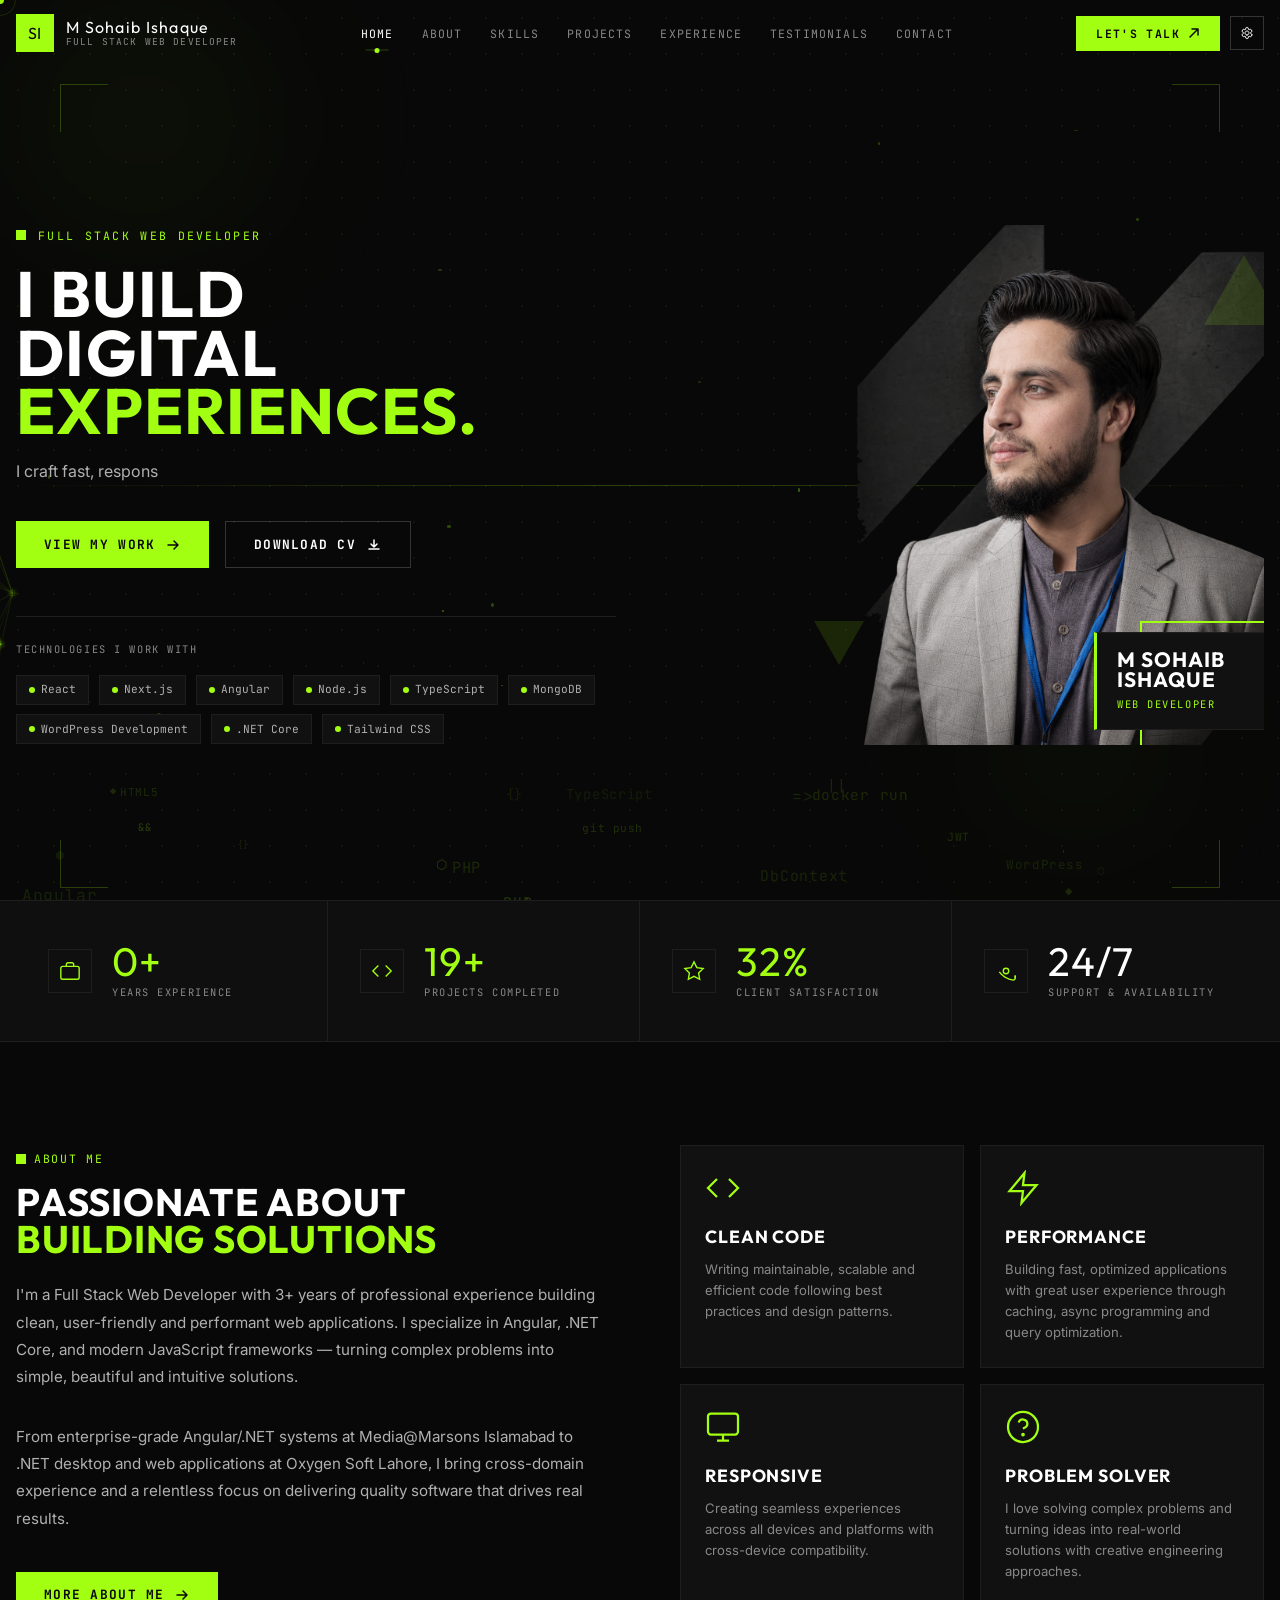
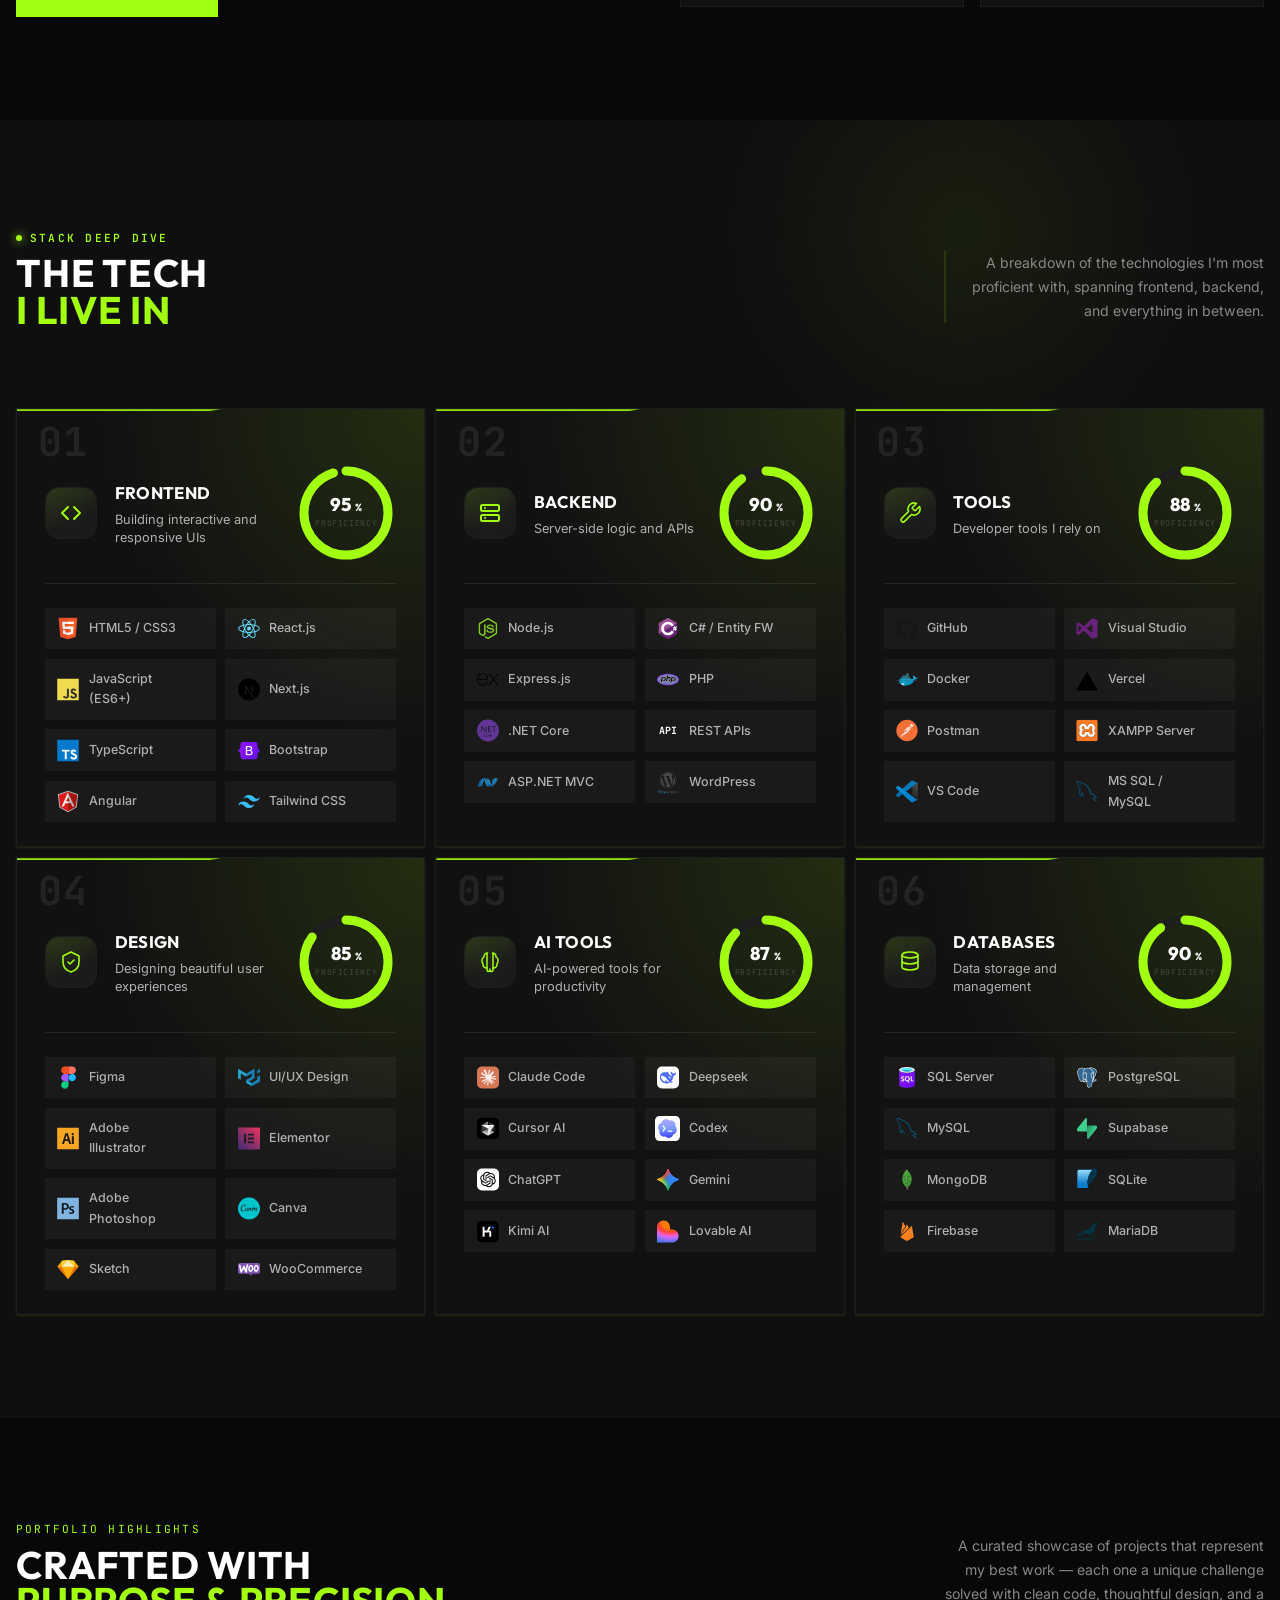
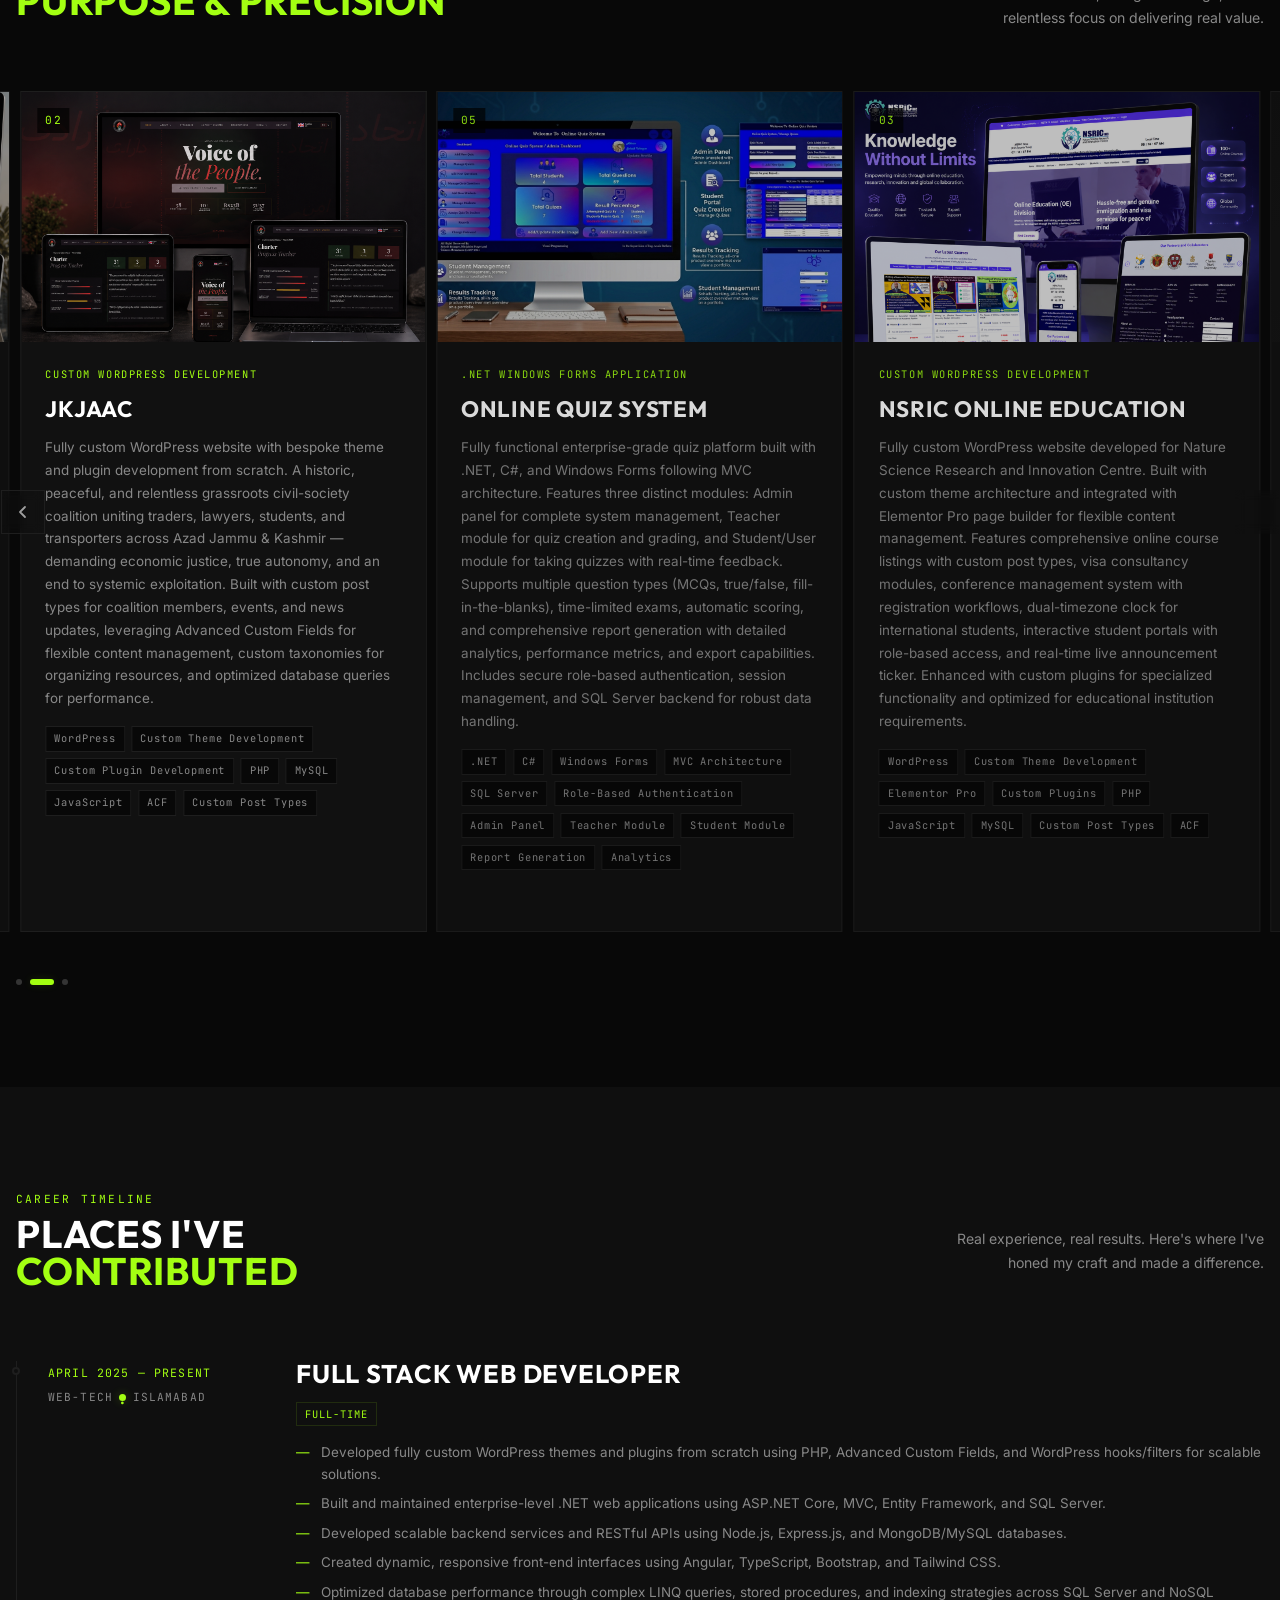
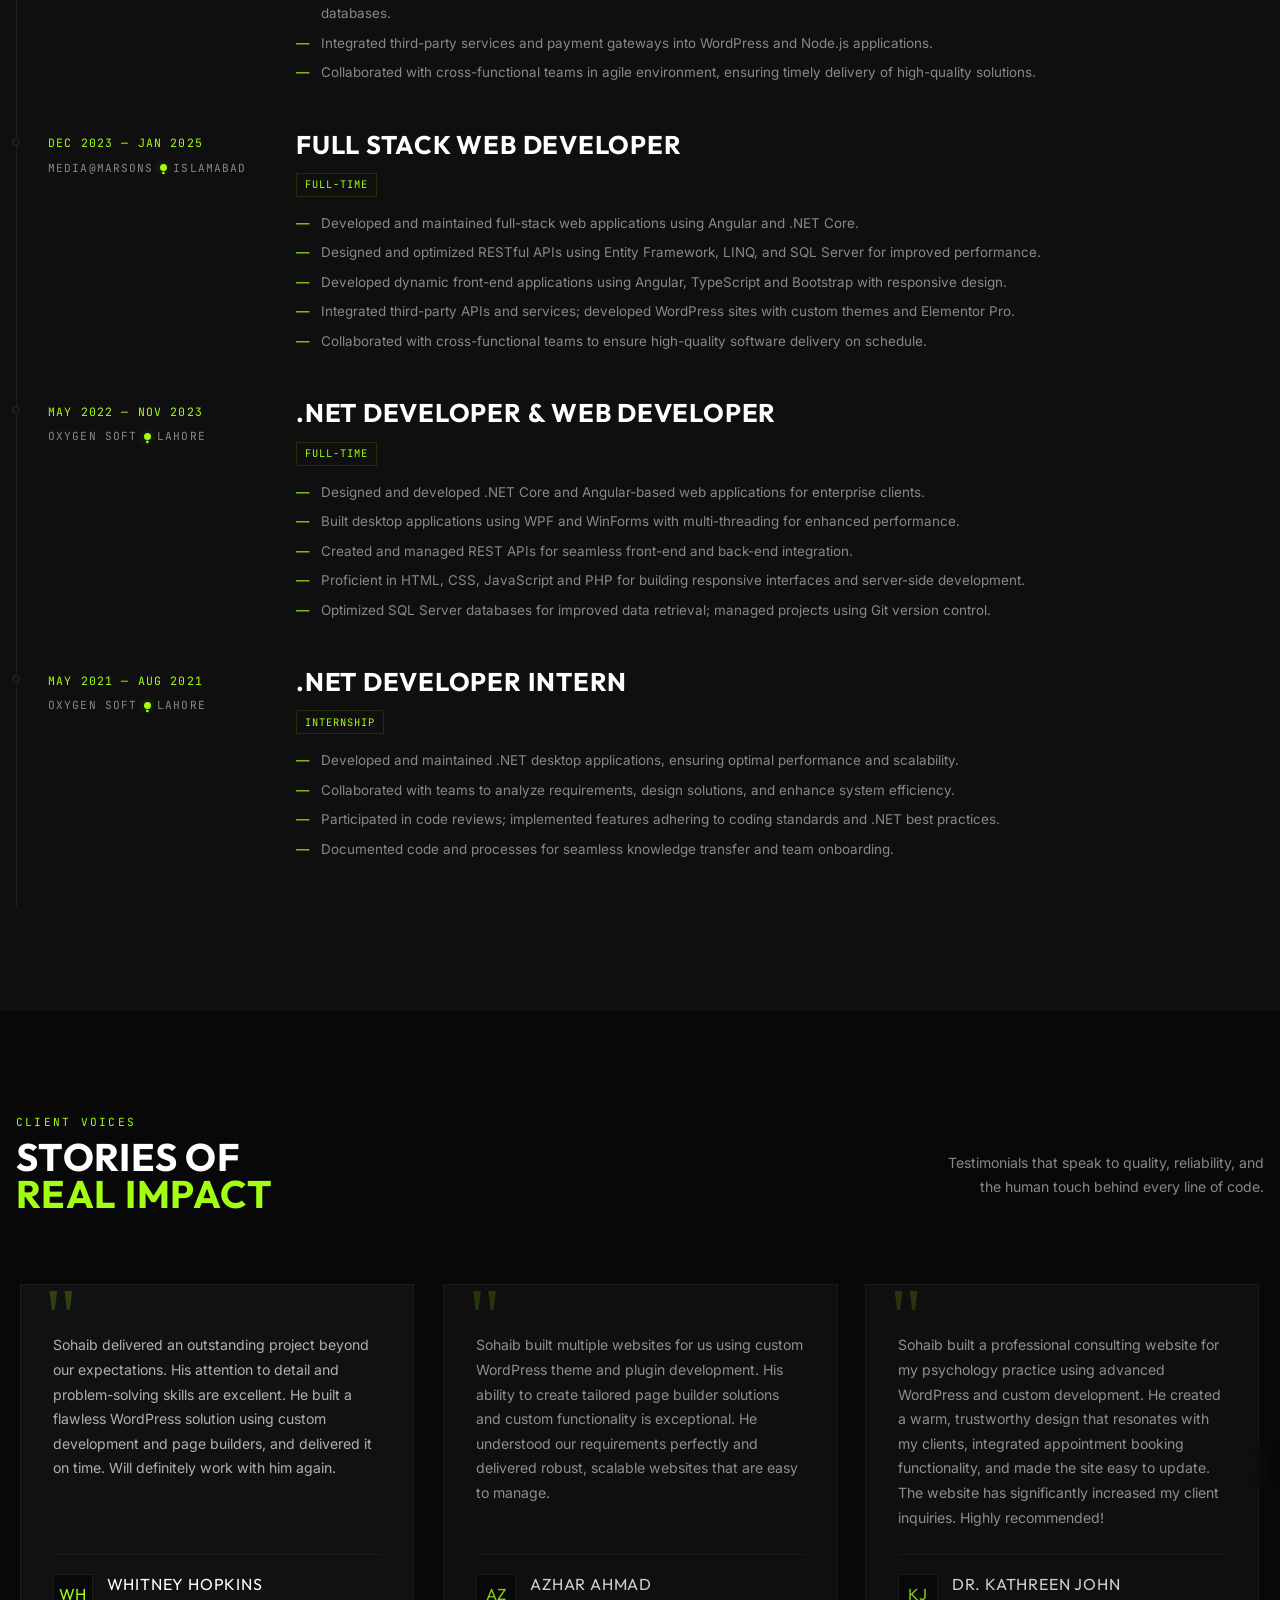
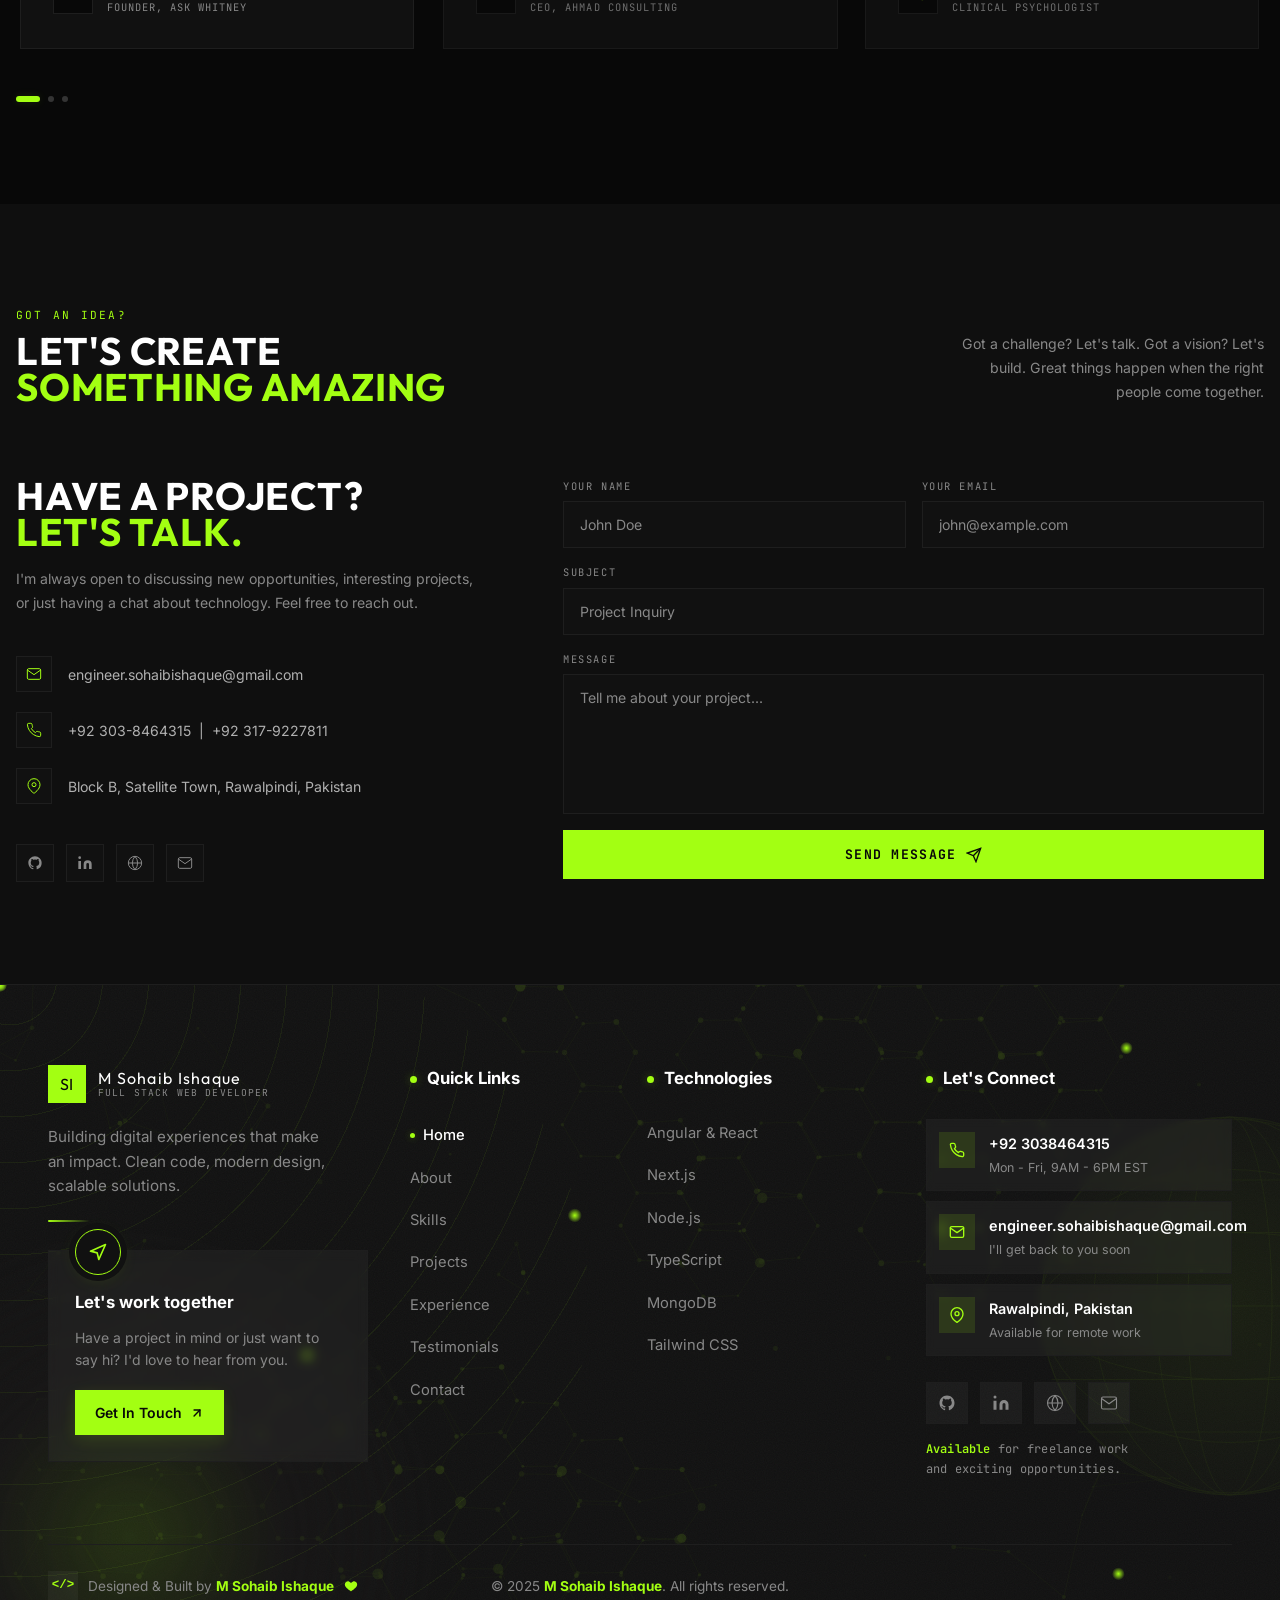
==== index.html @ 79deef66 "style: fix responsive design issues and improve visual consistency" ====
<!DOCTYPE html>
<html lang="en">
  <head>
    <meta charset="UTF-8" />
    <meta name="viewport" content="width=device-width, initial-scale=1.0" />
    <meta name="description" content="M Sohaib Ishaque — Full Stack Web Developer. Angular, .NET Core, React, Node.js, TypeScript. Building digital experiences from Rawalpindi, Pakistan." />
    <title>M Sohaib Ishaque — Full Stack Web Developer</title>
    <link rel="preconnect" href="https://fonts.googleapis.com" />
    <link rel="preconnect" href="https://fonts.gstatic.com" crossorigin />
    <link href="https://fonts.googleapis.com/css2?family=Bebas+Neue&family=Barlow:wght@300;400;500;600;700&family=JetBrains+Mono:wght@400;700&display=swap" rel="stylesheet" />
    <link rel="stylesheet" href="./assets/css/styles.css" />
    <link rel="stylesheet" href="./assets/css/responsive.css" />
    <link rel="stylesheet" href="https://cdn.jsdelivr.net/npm/swiper@11/swiper-bundle.min.css" />
    <link rel="stylesheet" href="./assets/css/carousel.css" />
    <style>
      .project-thumb-screenshot {
        position: absolute;
        inset: 0;
        width: 100%;
        height: 100%;
        object-fit: cover;
        object-position: top;
        transition: transform 0.5s ease, filter 0.3s ease;
        filter: brightness(0.88) saturate(1.05);
      }

      .project-card:hover .project-thumb-screenshot {
        transform: scale(1.05);
        filter: brightness(0.6) saturate(1.1);
      }
    </style>
    <link rel="icon" type="image/svg+xml" href="data:image/svg+xml,%3Csvg
			xmlns='http://www.w3.org/2000/svg' viewBox='0 0 32 32'%3E%3Crect width='32' height='32' fill='%23A3FF12'/%3E%3Ctext x='50%25' y='50%25' dominant-baseline='central' text-anchor='middle' font-family='sans-serif' font-weight='900' font-size='14' fill='%23000'%3ESI%3C/text%3E%3C/svg%3E" />
  </head>
  <body>
    <div id="preloader" aria-hidden="true">
      <div class="preloader-logo">SI</div>
      <div class="preloader-bar"></div>
    </div>
    <div class="cursor" aria-hidden="true"></div>
    <div class="cursor-ring" aria-hidden="true"></div>
    <button class="back-top" aria-label="Back to top">
      <svg width="16" height="16" viewBox="0 0 16 16" fill="none">
        <path d="M8 12V4M4 8l4-4 4 4" stroke="currentColor" stroke-width="1.5" stroke-linecap="round" stroke-linejoin="round" />
      </svg>
    </button>
    <div class="customize-panel" id="customizePanel" aria-hidden="true" role="dialog" aria-label="Theme settings">
      <div class="cp-header">
        <div class="cp-header-left">
          <svg width="14" height="14" viewBox="0 0 16 16" fill="none" aria-hidden="true">
            <path d="M8 1l1.5 3.5L13 6l-3.5 1.5L8 11 6.5 7.5 3 6l3.5-1.5z" fill="rgba(180,150,255,0.9)" />
            <circle cx="13" cy="2" r="1" fill="rgba(180,150,255,0.7)" />
          </svg>
          <span>Customization</span>
        </div>
        <button class="cp-close" id="customizePanelClose" aria-label="Close customize panel">
          <svg width="14" height="14" viewBox="0 0 14 14" fill="none">
            <line x1="2" y1="2" x2="12" y2="12" stroke="currentColor" stroke-width="1.5" stroke-linecap="round" />
            <line x1="12" y1="2" x2="2" y2="12" stroke="currentColor" stroke-width="1.5" stroke-linecap="round" />
          </svg>
        </button>
      </div>
      <div class="cp-accent-bar" aria-hidden="true"></div>
      <div class="cp-streak" aria-hidden="true"></div>
      <p class="cp-section-label"> Theme </p>
      <div class="cp-theme-grid" id="cpThemeGrid">
        <div class="cp-theme-card" data-theme="light" role="radio" aria-checked="false" tabindex="0">
          <div class="cp-icon-wrap">
            <svg width="20" height="20" viewBox="0 0 24 24" fill="none" stroke="rgba(200,180,255,0.85)" stroke-width="1.8" stroke-linecap="round" aria-hidden="true">
              <circle cx="12" cy="12" r="4" />
              <line x1="12" y1="2" x2="12" y2="4" />
              <line x1="12" y1="20" x2="12" y2="22" />
              <line x1="2" y1="12" x2="4" y2="12" />
              <line x1="20" y1="12" x2="22" y2="12" />
              <line x1="4.93" y1="4.93" x2="6.34" y2="6.34" />
              <line x1="17.66" y1="17.66" x2="19.07" y2="19.07" />
              <line x1="4.93" y1="19.07" x2="6.34" y2="17.66" />
              <line x1="17.66" y1="6.34" x2="19.07" y2="4.93" />
            </svg>
          </div>
        </div>
        <div class="cp-theme-card active" data-theme="dark" role="radio" aria-checked="true" tabindex="0">
          <div class="cp-icon-wrap">
            <svg width="20" height="20" viewBox="0 0 24 24" fill="none" stroke="rgba(200,180,255,0.95)" stroke-width="1.8" stroke-linecap="round" aria-hidden="true">
              <path d="M21 12.79A9 9 0 1 1 11.21 3 7 7 0 0 0 21 12.79z" />
            </svg>
          </div>
        </div>
        <div class="cp-theme-card" data-theme="system" role="radio" aria-checked="false" tabindex="0">
          <div class="cp-icon-wrap">
            <svg width="20" height="20" viewBox="0 0 24 24" fill="none" stroke="rgba(200,180,255,0.85)" stroke-width="1.8" stroke-linecap="round" stroke-linejoin="round" aria-hidden="true">
              <rect x="2" y="3" width="20" height="14" rx="2" />
              <path d="M8 21h8M12 17v4" />
            </svg>
          </div>
        </div>
      </div>
      <div class="cp-presets-header">
        <div>
          <p class="cp-section-label" style="margin-bottom:2px">Preset Themes</p>
        </div>
      </div>
      <div class="cp-carousel-wrap">
        <div class="cp-carousel" id="cpSwatchCarousel">
          <div class="cp-swatch" data-swatch="deep-violet">
            <div class="cp-swatch-box active" style="background:linear-gradient(135deg,#A3FF12 0%,#89d313 50%,#6ca116 100%)">
              <div class="cp-check" aria-hidden="true">
                <svg width="9" height="9" viewBox="0 0 10 10" fill="none">
                  <polyline points="2,5 4,7.5 8,3" stroke="#7c3aed" stroke-width="1.8" stroke-linecap="round" stroke-linejoin="round" />
                </svg>
              </div>
              <div class="cp-swatch-radio" aria-hidden="true"></div>
            </div>
            <div class="cp-swatch-label">Deep Violet</div>
          </div>
          <div class="cp-swatch" data-swatch="electric-blue">
            <div class="cp-swatch-box" style="background:linear-gradient(135deg,#1e40af 0%,#2563eb 50%,#60a5fa 100%)">
              <div class="cp-check" aria-hidden="true">
                <svg width="9" height="9" viewBox="0 0 10 10" fill="none">
                  <polyline points="2,5 4,7.5 8,3" stroke="#2563eb" stroke-width="1.8" stroke-linecap="round" stroke-linejoin="round" />
                </svg>
              </div>
              <div class="cp-swatch-radio" aria-hidden="true"></div>
            </div>
            <div class="cp-swatch-label">Electric Blue</div>
          </div>
          <div class="cp-swatch" data-swatch="warm-amber">
            <div class="cp-swatch-box" style="background:linear-gradient(135deg,#b45309 0%,#f59e0b 50%,#fcd34d 100%)">
              <div class="cp-check" aria-hidden="true">
                <svg width="9" height="9" viewBox="0 0 10 10" fill="none">
                  <polyline points="2,5 4,7.5 8,3" stroke="#f59e0b" stroke-width="1.8" stroke-linecap="round" stroke-linejoin="round" />
                </svg>
              </div>
              <div class="cp-swatch-radio" aria-hidden="true"></div>
            </div>
            <div class="cp-swatch-label">Warm Amber</div>
          </div>
          <div class="cp-swatch" data-swatch="soft-rose">
            <div class="cp-swatch-box" style="background:linear-gradient(135deg,#9f1239 0%,#f43f5e 50%,#fda4af 100%)">
              <div class="cp-check" aria-hidden="true">
                <svg width="9" height="9" viewBox="0 0 10 10" fill="none">
                  <polyline points="2,5 4,7.5 8,3" stroke="#f43f5e" stroke-width="1.8" stroke-linecap="round" stroke-linejoin="round" />
                </svg>
              </div>
              <div class="cp-swatch-radio" aria-hidden="true"></div>
            </div>
            <div class="cp-swatch-label">Soft Rose</div>
          </div>
          <div class="cp-swatch" data-swatch="sunset-orange">
            <div class="cp-swatch-box" style="background:linear-gradient(135deg,#c2410c 0%,#ea580c 50%,#fb923c 100%)">
              <div class="cp-check" aria-hidden="true">
                <svg width="9" height="9" viewBox="0 0 10 10" fill="none">
                  <polyline points="2,5 4,7.5 8,3" stroke="#ea580c" stroke-width="1.8" stroke-linecap="round" stroke-linejoin="round" />
                </svg>
              </div>
              <div class="cp-swatch-radio" aria-hidden="true"></div>
            </div>
            <div class="cp-swatch-label">Sunset Orange</div>
          </div>
        </div>
      </div>
    </div>
    <div class="customize-overlay" id="customizeOverlay"></div>
    <nav class="mobile-menu" aria-label="Mobile navigation">
      <a href="index.html" class="mobile-nav-link">Home</a>
      <a href="about.html" class="mobile-nav-link">About</a>
      <a href="skills.html" class="mobile-nav-link">Skills</a>
      <a href="projects.html" class="mobile-nav-link">Projects</a>
      <a href="experience.html" class="mobile-nav-link">Experience</a>
      <a href="testimonials.html" class="mobile-nav-link">Testimonials</a>
      <a href="contact.html" class="mobile-nav-link">Contact</a>
    </nav>
    <header class="navbar" role="banner">
      <div class="container">
        <div class="nav-inner">
          <a href="index.html" class="nav-logo" aria-label="M Sohaib Ishaque — Home">
            <div class="logo-box" aria-hidden="true">SI</div>
            <div class="logo-text">
              <span class="logo-name">M Sohaib Ishaque</span>
              <span class="logo-role">Full Stack Web Developer</span>
            </div>
          </a>
          <nav class="nav-menu" aria-label="Main navigation">
            <a href="index.html" class="nav-link active">Home</a>
            <a href="about.html" class="nav-link">About</a>
            <a href="skills.html" class="nav-link">Skills</a>
            <a href="projects.html" class="nav-link">Projects</a>
            <a href="experience.html" class="nav-link">Experience</a>
            <a href="testimonials.html" class="nav-link">Testimonials</a>
            <a href="contact.html" class="nav-link">Contact</a>
          </nav>
          <div class="nav-right-btns">
            <a href="contact.html" class="nav-cta"> Let's Talk <svg width="12" height="12" viewBox="0 0 12 12" fill="none" aria-hidden="true">
                <path d="M2 10L10 2M10 2H4M10 2v6" stroke="currentColor" stroke-width="1.5" stroke-linecap="round" />
              </svg>
            </a>
            <a href="#0" class="btn btn-outline" id="customizeBtn" aria-label="Customize" aria-expanded="false" aria-controls="customizePanel">
              <svg width="16" height="16" viewBox="0 0 24 24" fill="none" xmlns="http://www.w3.org/2000/svg">
                <path d="M12 15C13.6569 15 15 13.6569 15 12C15 10.3431 13.6569 9 12 9C10.3431 9 9 10.3431 9 12C9 13.6569 10.3431 15 12 15Z" stroke="currentColor" stroke-width="1.5" stroke-linecap="round" stroke-linejoin="round" />
                <path d="M19.4 15.05L18.3 17.05C18.1 17.4 17.7 17.6 17.3 17.5L15.3 16.95C14.9 17.2 14.5 17.4 14.1 17.55L13.7 19.6C13.6 20 13.3 20.3 12.9 20.3H11.1C10.7 20.3 10.4 20 10.3 19.6L9.9 17.55C9.5 17.4 9.1 17.2 8.7 16.95L6.7 17.5C6.3 17.6 5.9 17.4 5.7 17.05L4.6 15.05C4.4 14.7 4.5 14.3 4.8 14.1L6.4 12.9C6.3 12.6 6.3 12.3 6.3 12C6.3 11.7 6.3 11.4 6.4 11.1L4.8 9.9C4.5 9.7 4.4 9.3 4.6 8.95L5.7 6.95C5.9 6.6 6.3 6.4 6.7 6.5L8.7 7.05C9.1 6.8 9.5 6.6 9.9 6.45L10.3 4.4C10.4 4 10.7 3.7 11.1 3.7H12.9C13.3 3.7 13.6 4 13.7 4.4L14.1 6.45C14.5 6.6 14.9 6.8 15.3 7.05L17.3 6.5C17.7 6.4 18.1 6.6 18.3 6.95L19.4 8.95C19.6 9.3 19.5 9.7 19.2 9.9L17.6 11.1C17.7 11.4 17.7 11.7 17.7 12C17.7 12.3 17.7 12.6 17.6 12.9L19.2 14.1C19.5 14.3 19.6 14.7 19.4 15.05Z" stroke="currentColor" stroke-width="1.5" stroke-linecap="round" stroke-linejoin="round" />
              </svg>
            </a>
            <button class="hamburger  btn-outline" aria-label="Toggle menu" aria-expanded="false">
              <span></span>
              <span></span>
              <span></span>
            </button>
          </div>
        </div>
      </div>
    </header>
    <section id="home" aria-label="Hero">
      <div class="hero-grid-bg" aria-hidden="true"></div>
      <div class="hero-glow" aria-hidden="true"></div>
      <div class="container">
        <div class="hero-inner">
          <div class="hero-content">
            <p class="hero-label" aria-hidden="true">Full Stack Web Developer</p>
            <h1 class="hero-headline">
              <span class="line-white glitch-word" data-orig="I BUILD">I BUILD</span>
              <span class="line-white glitch-word" data-orig="DIGITAL">DIGITAL</span>
              <span class="line-accent glitch-word" data-orig="EXPERIENCES.">EXPERIENCES.</span>
            </h1>
            <p class="hero-sub" data-text="I craft fast, responsive and scalable web applications with modern technologies and clean code."></p>
            <div class="hero-btns">
              <a href="projects.html" class="btn btn-primary"> View My Work <svg width="16" height="16" viewBox="0 0 16 16" fill="none" aria-hidden="true">
                  <path d="M3 8h10M9 4l4 4-4 4" stroke="currentColor" stroke-width="1.5" stroke-linecap="round" stroke-linejoin="round" />
                </svg>
              </a>
              <a href="./assets/Sohaib_Ishaque_CV.pdf" download class="btn btn-outline"> Download CV <svg width="16" height="16" viewBox="0 0 16 16" fill="none" aria-hidden="true">
                  <path d="M8 3v7M5 7l3 3 3-3M3 12h10" stroke="currentColor" stroke-width="1.5" stroke-linecap="round" stroke-linejoin="round" />
                </svg>
              </a>
            </div>
            <div class="hero-tech">
              <p class="hero-tech-label">Technologies I Work With</p>
              <div class="tech-pills">
                <span class="tech-pill">
                  <span class="tech-pill-dot" aria-hidden="true"></span>React </span>
                <span class="tech-pill">
                  <span class="tech-pill-dot" aria-hidden="true"></span>Next.js </span>
                <span class="tech-pill">
                  <span class="tech-pill-dot" aria-hidden="true"></span>Angular </span>
                <span class="tech-pill">
                  <span class="tech-pill-dot" aria-hidden="true"></span>Node.js </span>
                <span class="tech-pill">
                  <span class="tech-pill-dot" aria-hidden="true"></span>TypeScript </span>
                <span class="tech-pill">
                  <span class="tech-pill-dot" aria-hidden="true"></span>MongoDB </span>
                <span class="tech-pill">
                  <span class="tech-pill-dot" aria-hidden="true"></span>WordPress Development </span>
                <span class="tech-pill">
                  <span class="tech-pill-dot" aria-hidden="true"></span>.NET Core </span>
                <span class="tech-pill">
                  <span class="tech-pill-dot" aria-hidden="true"></span>Tailwind CSS </span>
              </div>
            </div>
          </div>
          <div class="hero-visual">
            <div class="hero-img-wrap">
              <div class="hero-img-bg" aria-hidden="true"></div>
              <img src="./assets/images/hero-image.png" alt="M Sohaib Ishaque — Full Stack Web Developer" class="hero-img" loading="eager" />
              <div class="hero-img-accent" aria-hidden="true"></div>
              <div class="hero-name-card" aria-label="Developer info">
                <h3>M Sohaib <br />Ishaque </h3>
                <p>Web Developer</p>
              </div>
              <div class="geo-tri geo-tri-1" aria-hidden="true"></div>
              <div class="geo-tri geo-tri-2" aria-hidden="true"></div>
            </div>
          </div>
        </div>
      </div>
    </section>
    <section id="metrics" aria-label="Key achievements">
      <div class="container">
        <div class="metrics-grid">
          <div class="metric-item reveal">
            <div class="metric-icon" aria-hidden="true">
              <svg width="22" height="22" viewBox="0 0 24 24" fill="none" stroke="currentColor" stroke-width="1.5">
                <rect x="2" y="7" width="20" height="14" rx="2" />
                <path d="M16 7V5a2 2 0 0 0-2-2h-4a2 2 0 0 0-2 2v2" />
              </svg>
            </div>
            <div>
              <div class="metric-num">
                <span data-target="3" data-suffix="+">0+</span>
              </div>
              <div class="metric-label">Years Experience</div>
            </div>
          </div>
          <div class="metric-item reveal">
            <div class="metric-icon" aria-hidden="true">
              <svg width="22" height="22" viewBox="0 0 24 24" fill="none" stroke="currentColor" stroke-width="1.5">
                <polyline points="16 18 22 12 16 6" />
                <polyline points="8 6 2 12 8 18" />
              </svg>
            </div>
            <div>
              <div class="metric-num">
                <span data-target="60" data-suffix="+">0+</span>
              </div>
              <div class="metric-label">Projects Completed</div>
            </div>
          </div>
          <div class="metric-item reveal">
            <div class="metric-icon" aria-hidden="true">
              <svg width="22" height="22" viewBox="0 0 24 24" fill="none" stroke="currentColor" stroke-width="1.5">
                <polygon points="12 2 15.09 8.26 22 9.27 17 14.14 18.18 21.02 12 17.77 5.82 21.02 7 14.14 2 9.27 8.91 8.26 12 2" />
              </svg>
            </div>
            <div>
              <div class="metric-num">
                <span data-target="100" data-suffix="%">0%</span>
              </div>
              <div class="metric-label">Client Satisfaction</div>
            </div>
          </div>
          <div class="metric-item reveal">
            <div class="metric-icon" aria-hidden="true">
              <svg width="22" height="22" viewBox="0 0 24 24" fill="none" stroke="currentColor" stroke-width="1.5">
                <path d="M22 16.92v3a2 2 0 0 1-2.18 2 19.79 19.79 0 0 1-8.63-3.07A19.5 19.5 0 0 1 4.69 13" />
                <path d="M22 16.92v3" />
                <circle cx="12" cy="12" r="3" />
              </svg>
            </div>
            <div>
              <div class="metric-num">24/7</div>
              <div class="metric-label">Support &amp; Availability</div>
            </div>
          </div>
        </div>
      </div>
    </section>
    <section id="about" aria-label="About me">
      <div class="container">
        <div class="section-wrap">
          <div class="section-side" aria-hidden="true">
            <span class="section-num">02</span>
            <span>About</span>
          </div>
          <div class="about-grid">
            <div class="reveal-left">
              <span class="accent-tag">About Me</span>
              <h2 class="about-heading"> Passionate About <br />
                <strong>Building Solutions</strong>
              </h2>
              <p class="about-body"> I'm a Full Stack Web Developer with 3+ years of professional experience building clean, user-friendly and performant web applications. I specialize in Angular, .NET Core, and modern JavaScript frameworks — turning complex problems into simple, beautiful and intuitive solutions. </p>
              <p class="about-body"> From enterprise-grade Angular/.NET systems at Media@Marsons Islamabad to .NET desktop and web applications at Oxygen Soft Lahore, I bring cross-domain experience and a relentless focus on delivering quality software that drives real results. </p>
              <a href="contact.html" class="btn btn-primary" style="margin-top:0.5rem"> More About Me <svg width="16" height="16" viewBox="0 0 16 16" fill="none" aria-hidden="true">
                  <path d="M3 8h10M9 4l4 4-4 4" stroke="currentColor" stroke-width="1.5" stroke-linecap="round" stroke-linejoin="round" />
                </svg>
              </a>
            </div>
            <div class="about-values reveal-right">
              <div class="value-card">
                <div class="value-icon" aria-hidden="true">
                  <svg viewBox="0 0 24 24" fill="none" stroke="currentColor" stroke-width="1.5">
                    <polyline points="16 18 22 12 16 6" />
                    <polyline points="8 6 2 12 8 18" />
                  </svg>
                </div>
                <h3 class="value-title">Clean Code</h3>
                <p class="value-desc">Writing maintainable, scalable and efficient code following best practices and design patterns.</p>
              </div>
              <div class="value-card">
                <div class="value-icon" aria-hidden="true">
                  <svg viewBox="0 0 24 24" fill="none" stroke="currentColor" stroke-width="1.5">
                    <path d="M13 2L3 14h9l-1 8 10-12h-9l1-8z" />
                  </svg>
                </div>
                <h3 class="value-title">Performance</h3>
                <p class="value-desc">Building fast, optimized applications with great user experience through caching, async programming and query optimization.</p>
              </div>
              <div class="value-card">
                <div class="value-icon" aria-hidden="true">
                  <svg viewBox="0 0 24 24" fill="none" stroke="currentColor" stroke-width="1.5">
                    <rect x="2" y="3" width="20" height="14" rx="2" />
                    <path d="M8 21h8M12 17v4" />
                  </svg>
                </div>
                <h3 class="value-title">Responsive</h3>
                <p class="value-desc">Creating seamless experiences across all devices and platforms with cross-device compatibility.</p>
              </div>
              <div class="value-card">
                <div class="value-icon" aria-hidden="true">
                  <svg viewBox="0 0 24 24" fill="none" stroke="currentColor" stroke-width="1.5">
                    <circle cx="12" cy="12" r="10" />
                    <path d="M9.09 9a3 3 0 0 1 5.83 1c0 2-3 3-3 3" />
                    <circle cx="12" cy="17" r=".5" fill="currentColor" />
                  </svg>
                </div>
                <h3 class="value-title">Problem Solver</h3>
                <p class="value-desc">I love solving complex problems and turning ideas into real-world solutions with creative engineering approaches.</p>
              </div>
            </div>
          </div>
        </div>
      </div>
    </section>
    <section id="skills" aria-label="Technical expertise">
      <div class="container">
        <div class="section-wrap">
          <div class="section-side" aria-hidden="true">
            <span class="section-num">03</span>
            <span>Skills</span>
          </div>
          <div class="section-header">
            <div class="section-title-group reveal-left ">
              <p class="section-label">Stack Deep Dive</p>
              <h2 class="about-heading"> The Tech<br />
                <strong> I Live In</strong>
              </h2>
            </div>
            <p class="section-desc reveal" >A breakdown of the technologies I'm most proficient with, spanning frontend, backend, and everything in between.</p>
          </div>
          <div class="skills-grid reveal">
            <div class="skill-category">
              <span class="skill-cat-num" aria-hidden="true">01</span>
              <div class="skill-cat-header">
                <span class="skill-cat-icon" aria-hidden="true">
                  <svg viewBox="0 0 24 24" fill="none" xmlns="http://www.w3.org/2000/svg">
                    <path d="M9 18L3 12L9 6" stroke="currentColor" stroke-width="2" stroke-linecap="round" stroke-linejoin="round" />
                    <path d="M15 6L21 12L15 18" stroke="currentColor" stroke-width="2" stroke-linecap="round" stroke-linejoin="round" />
                  </svg>
                </span>
                <div class="skill-cat-text">
                  <span class="skill-cat-name">Frontend</span>
                  <span class="skill-cat-desc">Building interactive and responsive UIs</span>
                </div>
                <div class="skill-cat-ring" data-percent="95" role="img" aria-label="95 percent proficiency">
                  <svg viewBox="0 0 100 100" class="ring-svg">
                    <circle class="ring-track" cx="50" cy="50" r="42" />
                    <circle class="ring-fill" cx="50" cy="50" r="42" style="stroke-dashoffset:13.195;" />
                  </svg>
                  <div class="ring-label">
                    <span class="ring-value">95 <small>%</small>
                    </span>
                    <span class="ring-caption">Proficiency</span>
                  </div>
                </div>
              </div>
              <ul class="skill-list" aria-label="Frontend skills">
                <li class="skill-item">
                  <span class="skill-icon skill-icon--html" aria-hidden="true">
                    <svg xmlns="http://www.w3.org/2000/svg" viewBox="0 0 128 128">
                      <path fill="#E44D26" d="M19.037 113.876L9.032 1.661h109.936l-10.016 112.198-45.019 12.48z" />
                      <path fill="#F16529" d="M64 116.8l36.378-10.086 8.559-95.878H64z" />
                      <path fill="#EBEBEB" d="M64 52.455H45.788L44.53 38.361H64V24.599H29.489l.33 3.692 3.382 37.927H64zm0 35.743l-.061.017-15.327-4.14-.979-10.975H33.816l1.928 21.609 28.193 7.826.063-.017z" />
                      <path fill="#fff" d="M63.952 52.455v13.763h16.947l-1.597 17.849-15.35 4.143v14.319l28.215-7.82.207-2.325 3.234-36.233.335-3.696h-3.708zm0-27.856v13.762h33.244l.276-3.092.628-6.978.329-3.692z" />
                    </svg>
                  </span>HTML5 / CSS3
                </li>
                <li class="skill-item">
                  <span class="skill-icon skill-icon--react" aria-hidden="true">
                    <svg xmlns="http://www.w3.org/2000/svg" viewBox="0 0 128 128">
                      <g fill="#61DAFB">
                        <circle cx="64" cy="64" r="11.4" />
                        <path d="M107.3 45.2c-2.2-.8-4.5-1.6-6.9-2.3.6-2.4 1.1-4.8 1.5-7.1 2.1-13.2-.2-22.5-6.6-26.1-1.9-1.1-4-1.6-6.4-1.6-7 0-15.9 5.2-24.9 13.9-9-8.7-17.9-13.9-24.9-13.9-2.4 0-4.5.5-6.4 1.6-6.4 3.7-8.7 13-6.6 26.1.4 2.3.9 4.7 1.5 7.1-2.4.7-4.7 1.4-6.9 2.3C8.2 50 1.4 56.6 1.4 64s6.9 14 19.3 18.8c2.2.8 4.5 1.6 6.9 2.3-.6 2.4-1.1 4.8-1.5 7.1-2.1 13.2.2 22.5 6.6 26.1 1.9 1.1 4 1.6 6.4 1.6 7.1 0 16-5.2 24.9-13.9 9 8.7 17.9 13.9 24.9 13.9 2.4 0 4.5-.5 6.4-1.6 6.4-3.7 8.7-13 6.6-26.1-.4-2.3-.9-4.7-1.5-7.1 2.4-.7 4.7-1.4 6.9-2.3 12.5-4.8 19.3-11.4 19.3-18.8s-6.8-14-19.3-18.8zM92.5 14.7c4.1 2.4 5.5 9.8 3.8 20.3-.3 2.1-.8 4.3-1.4 6.6-5.2-1.2-10.7-2-16.5-2.5-3.4-4.8-6.9-9.1-10.4-13 7.4-7.3 14.9-12.3 21-12.3 1.3 0 2.5.3 3.5.9zM81.3 74c-1.8 3.2-3.9 6.4-6.1 9.6-3.7.3-7.4.4-11.2.4-3.9 0-7.6-.1-11.2-.4-2.2-3.2-4.2-6.4-6-9.6-1.9-3.3-3.7-6.7-5.3-10 1.6-3.3 3.4-6.7 5.3-10 1.8-3.2 3.9-6.4 6.1-9.6 3.7-.3 7.4-.4 11.2-.4 3.9 0 7.6.1 11.2.4 2.2 3.2 4.2 6.4 6 9.6 1.9 3.3 3.7 6.7 5.3 10-1.7 3.3-3.4 6.6-5.3 10zm8.3-3.3c1.5 3.5 2.7 6.9 3.8 10.3-3.4.8-7 1.4-10.8 1.9 1.2-1.9 2.5-3.9 3.6-6 1.2-2.1 2.3-4.2 3.4-6.2zM64 97.8c-2.4-2.6-4.7-5.4-6.9-8.3 2.3.1 4.6.2 6.9.2 2.3 0 4.6-.1 6.9-.2-2.2 2.9-4.5 5.7-6.9 8.3zm-18.6-15c-3.8-.5-7.4-1.1-10.8-1.9 1.1-3.3 2.3-6.8 3.8-10.3 1.1 2 2.2 4.1 3.4 6.1 1.2 2.2 2.4 4.1 3.6 6.1zm-7-25.5c-1.5-3.5-2.7-6.9-3.8-10.3 3.4-.8 7-1.4 10.8-1.9-1.2 1.9-2.5 3.9-3.6 6-1.2 2.1-2.3 4.2-3.4 6.2zM64 30.2c2.4 2.6 4.7 5.4 6.9 8.3-2.3-.1-4.6-.2-6.9-.2-2.3 0-4.6.1-6.9.2 2.2-2.9 4.5-5.7 6.9-8.3zm22.2 21l-3.6-6c3.8.5 7.4 1.1 10.8 1.9-1.1 3.3-2.3 6.8-3.8 10.3-1.1-2.1-2.2-4.2-3.4-6.2zM31.7 35c-1.7-10.5-.3-17.9 3.8-20.3 1-.6 2.2-.9 3.5-.9 6 0 13.5 4.9 21 12.3-3.5 3.8-7 8.2-10.4 13-5.8.5-11.3 1.4-16.5 2.5-.6-2.3-1-4.5-1.4-6.6zM7 64c0-4.7 5.7-9.7 15.7-13.4 2-.8 4.2-1.5 6.4-2.1 1.6 5 3.6 10.3 6 15.6-2.4 5.3-4.5 10.5-6 15.5C15.3 75.6 7 69.6 7 64zm28.5 49.3c-4.1-2.4-5.5-9.8-3.8-20.3.3-2.1.8-4.3 1.4-6.6 5.2 1.2 10.7 2 16.5 2.5 3.4 4.8 6.9 9.1 10.4 13-7.4 7.3-14.9 12.3-21 12.3-1.3 0-2.5-.3-3.5-.9zM96.3 93c1.7 10.5.3 17.9-3.8 20.3-1 .6-2.2.9-3.5.9-6 0-13.5-4.9-21-12.3 3.5-3.8 7-8.2 10.4-13 5.8-.5 11.3-1.4 16.5-2.5.6 2.3 1 4.5 1.4 6.6zm9-15.6c-2 .8-4.2 1.5-6.4 2.1-1.6-5-3.6-10.3-6-15.6 2.4-5.3 4.5-10.5 6-15.5 13.8 4 22.1 10 22.1 15.6 0 4.7-5.8 9.7-15.7 13.4z" />
                      </g>
                    </svg>
                  </span>React.js
                </li>
                <li class="skill-item">
                  <span class="skill-icon skill-icon--js" aria-hidden="true">
                    <svg xmlns="http://www.w3.org/2000/svg" viewBox="0 0 128 128">
                      <path fill="#F0DB4F" d="M1.408 1.408h125.184v125.185H1.408z" />
                      <path fill="#323330" d="M116.347 96.736c-.917-5.711-4.641-10.508-15.672-14.981-3.832-1.761-8.104-3.022-9.377-5.926-.452-1.69-.512-2.642-.226-3.665.821-3.32 4.784-4.355 7.925-3.403 2.023.678 3.938 2.237 5.093 4.724 5.402-3.498 5.391-3.475 9.163-5.879-1.381-2.141-2.118-3.129-3.022-4.045-3.249-3.629-7.676-5.498-14.756-5.355l-3.688.477c-3.534.893-6.902 2.748-8.877 5.235-5.926 6.724-4.236 18.492 2.975 23.335 7.104 5.332 17.54 6.545 18.873 11.531 1.297 6.104-4.486 8.08-10.234 7.378-4.236-.881-6.592-3.034-9.139-6.949-4.688 2.713-4.688 2.713-9.508 5.485 1.143 2.499 2.344 3.63 4.26 5.795 9.068 9.198 31.76 8.746 35.83-5.176.165-.478 1.261-3.666.38-8.581zM69.462 58.943H57.753l-.048 30.272c0 6.438.333 12.34-.714 14.149-1.713 3.558-6.152 3.117-8.175 2.427-2.059-1.012-3.106-2.451-4.319-4.485-.333-.584-.583-1.036-.667-1.071l-9.52 5.83c1.583 3.249 3.915 6.069 6.902 7.901 4.462 2.678 10.459 3.499 16.731 2.059 4.082-1.189 7.604-3.652 9.448-7.401 2.666-4.915 2.094-10.864 2.07-17.444.06-10.735.001-21.468.001-32.237z" />
                    </svg>
                  </span>JavaScript (ES6+)
                </li>
                <li class="skill-item">
                  <span class="skill-icon skill-icon--next" aria-hidden="true">
                    <svg xmlns="http://www.w3.org/2000/svg" viewBox="0 0 128 128">
                      <path d="M64 0C28.7 0 0 28.7 0 64s28.7 64 64 64c11.2 0 21.7-2.9 30.8-7.9L48.4 55.3v36.6h-6.8V41.8h6.8l50.5 75.8C116.4 106.2 128 86.5 128 64c0-35.3-28.7-64-64-64zm22.1 84.6l-7.5-11.3V41.8h7.5v42.8z" />
                    </svg>
                  </span>Next.js
                </li>
                <li class="skill-item">
                  <span class="skill-icon skill-icon--ts" aria-hidden="true">
                    <svg xmlns="http://www.w3.org/2000/svg" viewBox="0 0 128 128">
                      <path fill="#fff" d="M22.67 47h99.67v73.67H22.67z" />
                      <path data-name="original" fill="#007acc" d="M1.5 63.91v62.5h125v-125H1.5zm100.73-5a15.56 15.56 0 017.82 4.5 20.58 20.58 0 013 4c0 .16-5.4 3.81-8.69 5.85-.12.08-.6-.44-1.13-1.23a7.09 7.09 0 00-5.87-3.53c-3.79-.26-6.23 1.73-6.21 5a4.58 4.58 0 00.54 2.34c.83 1.73 2.38 2.76 7.24 4.86 8.95 3.85 12.78 6.39 15.16 10 2.66 4 3.25 10.46 1.45 15.24-2 5.2-6.9 8.73-13.83 9.9a38.32 38.32 0 01-9.52-.1 23 23 0 01-12.72-6.63c-1.15-1.27-3.39-4.58-3.25-4.82a9.34 9.34 0 011.15-.73L82 101l3.59-2.08.75 1.11a16.78 16.78 0 004.74 4.54c4 2.1 9.46 1.81 12.16-.62a5.43 5.43 0 00.69-6.92c-1-1.39-3-2.56-8.59-5-6.45-2.78-9.23-4.5-11.77-7.24a16.48 16.48 0 01-3.43-6.25 25 25 0 01-.22-8c1.33-6.23 6-10.58 12.82-11.87a31.66 31.66 0 019.49.26zm-29.34 5.24v5.12H56.66v46.23H45.15V69.26H28.88v-5a49.19 49.19 0 01.12-5.17C29.08 59 39 59 51 59h21.83z" />
                    </svg>
                  </span>TypeScript
                </li>
                <li class="skill-item">
                  <span class="skill-icon skill-icon--bootstrap" aria-hidden="true">
                    <svg xmlns="http://www.w3.org/2000/svg" viewBox="0 0 128 128">
                      <defs>
                        <linearGradient id="a" x1="76.079" x2="523.48" y1="10.798" y2="365.95" gradientTransform="translate(1.11 14.613) scale(.24566)" gradientUnits="userSpaceOnUse">
                          <stop offset="0" stop-color="#9013fe" />
                          <stop offset="1" stop-color="#6610f2" />
                        </linearGradient>
                        <linearGradient id="b" x1="193.51" x2="293.51" y1="109.74" y2="278.87" gradientTransform="translate(0 52)" gradientUnits="userSpaceOnUse">
                          <stop offset="0" stop-color="#fff" />
                          <stop offset="1" stop-color="#f1e5fc" />
                        </linearGradient>
                        <filter id="c" width="197" height="249" x="161.9" y="135.46" color-interpolation-filters="sRGB" filterUnits="userSpaceOnUse">
                          <feFlood flood-opacity="0" result="BackgroundImageFix" />
                          <feColorMatrix in="SourceAlpha" values="0 0 0 0 0 0 0 0 0 0 0 0 0 0 0 0 0 0 127 0" />
                          <feOffset dy="4" />
                          <feGaussianBlur stdDeviation="8" />
                          <feColorMatrix values="0 0 0 0 0 0 0 0 0 0 0 0 0 0 0 0 0 0 0.15 0" />
                          <feBlend in2="BackgroundImageFix" result="effect1_dropShadow" />
                          <feBlend in="SourceGraphic" in2="effect1_dropShadow" result="shape" />
                        </filter>
                      </defs>
                      <path fill="url(#a)" d="M14.985 27.712c-.237-6.815 5.072-13.099 12.249-13.099h73.54c7.177 0 12.486 6.284 12.249 13.099-.228 6.546.068 15.026 2.202 21.94 2.141 6.936 5.751 11.319 11.664 11.883v6.387c-5.913.564-9.523 4.947-11.664 11.883-2.134 6.914-2.43 15.394-2.202 21.94.237 6.815-5.072 13.098-12.249 13.098h-73.54c-7.177 0-12.486-6.284-12.249-13.098.228-6.546-.068-15.026-2.203-21.94-2.14-6.935-5.76-11.319-11.673-11.883v-6.387c5.913-.563 9.533-4.947 11.673-11.883 2.135-6.914 2.43-15.394 2.203-21.94z" />
                      <path fill="url(#b)" d="M267.1 364.46c47.297 0 75.798-23.158 75.798-61.355 0-28.873-20.336-49.776-50.532-53.085v-1.203c22.185-3.609 39.594-24.211 39.594-47.219 0-32.783-25.882-54.138-65.322-54.138h-88.74v217zm-54.692-189.48h45.911c24.958 0 39.131 11.128 39.131 31.279 0 21.505-16.484 33.535-46.372 33.535h-38.67zm0 161.96v-71.431h45.602c32.661 0 49.608 12.03 49.608 35.49 0 23.459-16.484 35.941-47.605 35.941z" filter="url(#c)" transform="translate(1.494 2.203) scale(.24566)" />
                    </svg>
                  </span>Bootstrap
                </li>
                <li class="skill-item">
                  <span class="skill-icon skill-icon--angular" aria-hidden="true">
                    <svg xmlns="http://www.w3.org/2000/svg" viewBox="0 0 128 128">
                      <path fill="#B3B3B3" d="M63.81 1.026L4.553 21.88l9.363 77.637 49.957 27.457 50.214-27.828 9.36-77.635z" />
                      <path fill="#A6120D" d="M117.536 25.998L63.672 7.629v112.785l45.141-24.983z" />
                      <path fill="#DD1B16" d="M11.201 26.329l8.026 69.434 44.444 24.651V7.627z" />
                      <path fill="#F2F2F2" d="M78.499 67.67l-14.827 6.934H48.044l-7.347 18.374-13.663.254 36.638-81.508L78.499 67.67zm-1.434-3.491L63.77 37.858 52.864 63.726h10.807l13.394.453z" />
                      <path fill="#B3B3B3" d="M63.671 11.724l.098 26.134 12.375 25.888H63.698l-.027 10.841 17.209.017 8.042 18.63 13.074.242z" />
                    </svg>
                  </span>Angular
                </li>
                <li class="skill-item">
                  <span class="skill-icon skill-icon--tailwind" aria-hidden="true">
                    <svg xmlns="http://www.w3.org/2000/svg" viewBox="0 0 128 128">
                      <path d="M64.004 25.602c-17.067 0-27.73 8.53-32 25.597 6.398-8.531 13.867-11.73 22.398-9.597 4.871 1.214 8.352 4.746 12.207 8.66C72.883 56.629 80.145 64 96.004 64c17.066 0 27.73-8.531 32-25.602-6.399 8.536-13.867 11.735-22.399 9.602-4.87-1.215-8.347-4.746-12.207-8.66-6.27-6.367-13.53-13.738-29.394-13.738zM32.004 64c-17.066 0-27.73 8.531-32 25.602C6.402 81.066 13.87 77.867 22.402 80c4.871 1.215 8.352 4.746 12.207 8.66 6.274 6.367 13.536 13.738 29.395 13.738 17.066 0 27.73-8.53 32-25.597-6.399 8.531-13.867 11.73-22.399 9.597-4.87-1.214-8.347-4.746-12.207-8.66C55.128 71.371 47.868 64 32.004 64zm0 0" fill="#38bdf8" />
                    </svg>
                  </span>Tailwind CSS
                </li>
              </ul>
            </div>
            <!-- Backend -->
            <div class="skill-category">
              <span class="skill-cat-num" aria-hidden="true">02</span>
              <div class="skill-cat-header">
                <span class="skill-cat-icon" aria-hidden="true">
                  <svg viewBox="0 0 24 24" fill="none" xmlns="http://www.w3.org/2000/svg">
                    <rect x="3" y="4" width="18" height="6" rx="1.5" stroke="currentColor" stroke-width="2" />
                    <rect x="3" y="14" width="18" height="6" rx="1.5" stroke="currentColor" stroke-width="2" />
                    <circle cx="7" cy="7" r="1" fill="currentColor" />
                    <circle cx="7" cy="17" r="1" fill="currentColor" />
                  </svg>
                </span>
                <div class="skill-cat-text">
                  <span class="skill-cat-name">Backend</span>
                  <span class="skill-cat-desc">Server-side logic and APIs</span>
                </div>
                <div class="skill-cat-ring" data-percent="90" role="img" aria-label="90 percent proficiency">
                  <svg viewBox="0 0 100 100" class="ring-svg">
                    <circle class="ring-track" cx="50" cy="50" r="42" />
                    <circle class="ring-fill" cx="50" cy="50" r="42" style="stroke-dashoffset:26.389;" />
                  </svg>
                  <div class="ring-label">
                    <span class="ring-value">90 <small>%</small>
                    </span>
                    <span class="ring-caption">Proficiency</span>
                  </div>
                </div>
              </div>
              <ul class="skill-list" aria-label="Backend skills">
                <li class="skill-item">
                  <span class="skill-icon skill-icon--node" aria-hidden="true">
                    <svg xmlns="http://www.w3.org/2000/svg" viewBox="0 0 128 128">
                      <path fill="#83CD29" d="M112.771 30.334L68.674 4.729c-2.781-1.584-6.402-1.584-9.205 0L14.901 30.334C12.031 31.985 10 35.088 10 38.407v51.142c0 3.319 2.084 6.423 4.954 8.083l11.775 6.688c5.628 2.772 7.617 2.772 10.178 2.772 8.333 0 13.093-5.039 13.093-13.828v-50.49c0-.713-.371-1.774-1.071-1.774h-5.623C42.594 41 41 42.061 41 42.773v50.49c0 3.896-3.524 7.773-10.11 4.48L18.723 90.73c-.424-.23-.723-.693-.723-1.181V38.407c0-.482.555-.966.982-1.213l44.424-25.561c.415-.235 1.025-.235 1.439 0l43.882 25.555c.42.253.272.722.272 1.219v51.142c0 .488.183.963-.232 1.198l-44.086 25.576c-.378.227-.847.227-1.261 0l-11.307-6.749c-.341-.198-.746-.269-1.073-.086-3.146 1.783-3.726 2.02-6.677 3.043-.726.253-1.797.692.41 1.929l14.798 8.754a9.294 9.294 0 004.647 1.246c1.642 0 3.25-.426 4.667-1.246l43.885-25.582c2.87-1.672 4.23-4.764 4.23-8.083V38.407c0-3.319-1.36-6.414-4.229-8.073zM77.91 81.445c-11.726 0-14.309-3.235-15.17-9.066-.1-.628-.633-1.379-1.272-1.379h-5.731c-.709 0-1.279.86-1.279 1.566 0 7.466 4.059 16.512 23.453 16.512 14.039 0 22.088-5.455 22.088-15.109 0-9.572-6.467-12.084-20.082-13.886-13.762-1.819-15.16-2.738-15.16-5.962 0-2.658 1.184-6.203 11.374-6.203 9.105 0 12.461 1.954 13.842 8.091.118.577.645.991 1.24.991h5.754c.354 0 .692-.143.94-.396.24-.272.367-.613.335-.979-.891-10.568-7.912-15.493-22.112-15.493-12.631 0-20.166 5.334-20.166 14.275 0 9.698 7.497 12.378 19.622 13.577 14.505 1.422 15.633 3.542 15.633 6.395 0 4.955-3.978 7.066-13.309 7.066z" />
                    </svg>
                  </span>Node.js
                </li>
                <li class="skill-item">
                  <span class="skill-icon skill-icon--csharp" aria-hidden="true">
                    <svg xmlns="http://www.w3.org/2000/svg" viewBox="0 0 128 128">
                      <path fill="#9B4F96" d="M115.4 30.7L67.1 2.9c-.8-.5-1.9-.7-3.1-.7-1.2 0-2.3.3-3.1.7l-48 27.9c-1.7 1-2.9 3.5-2.9 5.4v55.7c0 1.1.2 2.4 1 3.5l106.8-62c-.6-1.2-1.5-2.1-2.4-2.7z" />
                      <path fill="#68217A" d="M10.7 95.3c.5.8 1.2 1.5 1.9 1.9l48.2 27.9c.8.5 1.9.7 3.1.7 1.2 0 2.3-.3 3.1-.7l48-27.9c1.7-1 2.9-3.5 2.9-5.4V36.1c0-.9-.1-1.9-.6-2.8l-106.6 62z" />
                      <path fill="#fff" d="M85.3 76.1C81.1 83.5 73.1 88.5 64 88.5c-13.5 0-24.5-11-24.5-24.5s11-24.5 24.5-24.5c9.1 0 17.1 5 21.3 12.5l13-7.5c-6.8-11.9-19.6-20-34.3-20-21.8 0-39.5 17.7-39.5 39.5s17.7 39.5 39.5 39.5c14.6 0 27.4-8 34.2-19.8l-12.9-7.6zM97 66.2l.9-4.3h-4.2v-4.7h5.1L100 51h4.9l-1.2 6.1h3.8l1.2-6.1h4.8l-1.2 6.1h2.4v4.7h-3.3l-.9 4.3h4.2v4.7h-5.1l-1.2 6h-4.9l1.2-6h-3.8l-1.2 6h-4.8l1.2-6h-2.4v-4.7H97zm4.8 0h3.8l.9-4.3h-3.8l-.9 4.3z" />
                    </svg>
                  </span>C# / Entity FW
                </li>
                <li class="skill-item">
                  <span class="skill-icon skill-icon--express" aria-hidden="true">
                    <svg xmlns="http://www.w3.org/2000/svg" viewBox="0 0 128 128">
                      <path d="M126.67 98.44c-4.56 1.16-7.38.05-9.91-3.75-5.68-8.51-11.95-16.63-18-24.9-.78-1.07-1.59-2.12-2.6-3.45C89 76 81.85 85.2 75.14 94.77c-2.4 3.42-4.92 4.91-9.4 3.7l26.92-36.13L67.6 29.71c4.31-.84 7.29-.41 9.93 3.45 5.83 8.52 12.26 16.63 18.67 25.21 6.45-8.55 12.8-16.67 18.8-25.11 2.41-3.42 5-4.72 9.33-3.46-3.28 4.35-6.49 8.63-9.72 12.88-4.36 5.73-8.64 11.53-13.16 17.14-1.61 2-1.35 3.3.09 5.19C109.9 76 118.16 87.1 126.67 98.44zM1.33 61.74c.72-3.61 1.2-7.29 2.2-10.83 6-21.43 30.6-30.34 47.5-17.06C60.93 41.64 63.39 52.62 62.9 65H7.1c-.84 22.21 15.15 35.62 35.53 28.78 7.15-2.4 11.36-8 13.47-15 1.07-3.51 2.84-4.06 6.14-3.06-1.69 8.76-5.52 16.08-13.52 20.66-12 6.86-29.13 4.64-38.14-4.89C5.26 85.89 3 78.92 2 71.39c-.15-1.2-.46-2.38-.7-3.57q.03-3.04.03-6.08zm5.87-1.49h50.43c-.33-16.06-10.33-27.47-24-27.57-15-.12-25.78 11.02-26.43 27.57z" />
                    </svg>
                  </span>Express.js
                </li>
                <li class="skill-item">
                  <span class="skill-icon skill-icon--php" aria-hidden="true">
                    <svg xmlns="http://www.w3.org/2000/svg" viewBox="0 0 128 128">
                      <path fill="url(#a)" d="M0 64c0 18.593 28.654 33.667 64 33.667 35.346 0 64-15.074 64-33.667 0-18.593-28.655-33.667-64-33.667C28.654 30.333 0 45.407 0 64Z" />
                      <path fill="#777bb3" d="M64 95.167c33.965 0 61.5-13.955 61.5-31.167 0-17.214-27.535-31.167-61.5-31.167S2.5 46.786 2.5 64c0 17.212 27.535 31.167 61.5 31.167Z" />
                      <path d="M34.772 67.864c2.793 0 4.877-.515 6.196-1.53 1.306-1.006 2.207-2.747 2.68-5.175.44-2.27.272-3.854-.5-4.71-.788-.874-2.493-1.317-5.067-1.317h-4.464l-2.473 12.732zM20.173 83.547a.694.694 0 0 1-.68-.828l6.557-33.738a.695.695 0 0 1 .68-.561h14.134c4.442 0 7.748 1.206 9.827 3.585 2.088 2.39 2.734 5.734 1.917 9.935-.333 1.711-.905 3.3-1.7 4.724a15.818 15.818 0 0 1-3.128 3.92c-1.531 1.432-3.264 2.472-5.147 3.083-1.852.604-4.232.91-7.07.91h-5.724l-1.634 8.408a.695.695 0 0 1-.682.562z" />
                      <path fill="#fff" d="M34.19 55.826h3.891c3.107 0 4.186.682 4.553 1.089.607.674.723 2.097.331 4.112-.439 2.257-1.253 3.858-2.42 4.756-1.194.92-3.138 1.386-5.773 1.386h-2.786l2.205-11.342zm6.674-8.1H26.731a1.39 1.39 0 0 0-1.364 1.123L18.81 82.588a1.39 1.39 0 0 0 1.363 1.653h7.35a1.39 1.39 0 0 0 1.363-1.124l1.525-7.846h5.151c2.912 0 5.364-.318 7.287-.944 1.977-.642 3.796-1.731 5.406-3.237a16.522 16.522 0 0 0 3.259-4.087c.831-1.487 1.429-3.147 1.775-4.931.86-4.423.161-7.964-2.076-10.524-2.216-2.537-5.698-3.823-10.349-3.823zM30.301 68.557h4.471c2.963 0 5.17-.557 6.62-1.675 1.451-1.116 2.428-2.98 2.938-5.591.485-2.508.264-4.277-.665-5.308-.931-1.03-2.791-1.546-5.584-1.546h-5.036l-2.743 14.12m10.563-19.445c4.252 0 7.353 1.117 9.303 3.348 1.95 2.232 2.536 5.347 1.76 9.346-.322 1.648-.863 3.154-1.625 4.518-.764 1.366-1.76 2.614-2.991 3.747-1.468 1.373-3.097 2.352-4.892 2.935-1.794.584-4.08.875-6.857.875h-6.296l-1.743 8.97h-7.35l6.558-33.739h14.133" />
                      <path d="M69.459 74.577a.694.694 0 0 1-.682-.827l2.9-14.928c.277-1.42.209-2.438-.19-2.87-.245-.263-.979-.704-3.15-.704h-5.256l-3.646 18.768a.695.695 0 0 1-.683.56h-7.29a.695.695 0 0 1-.683-.826l6.558-33.739a.695.695 0 0 1 .682-.561h7.29a.695.695 0 0 1 .683.826L64.41 48.42h5.653c4.307 0 7.227.758 8.928 2.321 1.733 1.593 2.275 4.14 1.608 7.573l-3.051 15.702a.695.695 0 0 1-.682.56h-7.407z" />
                      <path fill="#fff" d="M65.31 38.755h-7.291a1.39 1.39 0 0 0-1.364 1.124l-6.557 33.738a1.39 1.39 0 0 0 1.363 1.654h7.291a1.39 1.39 0 0 0 1.364-1.124l3.537-18.205h4.682c2.168 0 2.624.463 2.641.484.132.14.305.795.019 2.264l-2.9 14.927a1.39 1.39 0 0 0 1.364 1.654h7.408a1.39 1.39 0 0 0 1.363-1.124l3.051-15.7c.715-3.686.103-6.45-1.82-8.217-1.836-1.686-4.91-2.505-9.398-2.505h-4.81l1.421-7.315a1.39 1.39 0 0 0-1.364-1.655zm0 1.39-1.743 8.968h6.496c4.087 0 6.907.714 8.457 2.14 1.553 1.426 2.017 3.735 1.398 6.93l-3.052 15.699h-7.407l2.901-14.928c.33-1.698.208-2.856-.365-3.474-.573-.617-1.793-.926-3.658-.926h-5.829l-3.756 19.327H51.46l6.558-33.739h7.292z" />
                      <path d="M92.136 67.864c2.793 0 4.878-.515 6.198-1.53 1.304-1.006 2.206-2.747 2.679-5.175.44-2.27.273-3.854-.5-4.71-.788-.874-2.493-1.317-5.067-1.317h-4.463l-2.475 12.732zM77.54 83.547a.694.694 0 0 1-.682-.828l6.557-33.738a.695.695 0 0 1 .682-.561H98.23c4.442 0 7.748 1.206 9.826 3.585 2.089 2.39 2.734 5.734 1.917 9.935a15.878 15.878 0 0 1-1.699 4.724 15.838 15.838 0 0 1-3.128 3.92c-1.53 1.432-3.265 2.472-5.147 3.083-1.852.604-4.232.91-7.071.91h-5.723l-1.633 8.408a.695.695 0 0 1-.683.562z" />
                      <path fill="#fff" d="M91.555 55.826h3.891c3.107 0 4.186.682 4.552 1.089.61.674.724 2.097.333 4.112-.44 2.257-1.254 3.858-2.421 4.756-1.195.92-3.139 1.386-5.773 1.386h-2.786l2.204-11.342zm6.674-8.1H84.096a1.39 1.39 0 0 0-1.363 1.123l-6.558 33.739a1.39 1.39 0 0 0 1.364 1.653h7.35a1.39 1.39 0 0 0 1.363-1.124l1.525-7.846h5.15c2.911 0 5.364-.318 7.286-.944 1.978-.642 3.797-1.731 5.408-3.238a16.52 16.52 0 0 0 3.258-4.086c.832-1.487 1.428-3.147 1.775-4.931.86-4.423.162-7.964-2.076-10.524-2.216-2.537-5.697-3.823-10.35-3.823zM87.666 68.557h4.47c2.964 0 5.17-.557 6.622-1.675 1.45-1.116 2.428-2.98 2.936-5.591.487-2.508.266-4.277-.665-5.308-.93-1.03-2.791-1.546-5.583-1.546h-5.035Zm10.563-19.445c4.251 0 7.354 1.117 9.303 3.348 1.95 2.232 2.537 5.347 1.759 9.346-.32 1.648-.862 3.154-1.624 4.518-.763 1.366-1.76 2.614-2.992 3.747-1.467 1.373-3.097 2.352-4.892 2.935-1.793.584-4.078.875-6.856.875h-6.295l-1.745 8.97h-7.35l6.558-33.739h14.133" />
                      <defs>
                        <radialGradient id="a" cx="0" cy="0" r="1" gradientTransform="matrix(84.04136 0 0 84.04136 38.426 42.169)" gradientUnits="userSpaceOnUse">
                          <stop stop-color="#AEB2D5" />
                          <stop offset=".3" stop-color="#AEB2D5" />
                          <stop offset=".75" stop-color="#484C89" />
                          <stop offset="1" stop-color="#484C89" />
                        </radialGradient>
                      </defs>
                    </svg>
                  </span>PHP
                </li>
                <li class="skill-item">
                  <span class="skill-icon skill-icon--dotnet" aria-hidden="true">
                    <svg xmlns="http://www.w3.org/2000/svg" viewBox="0 0 128 128">
                      <g fill="#623697">
                        <path d="M61.195 0h4.953c12.918.535 25.688 4.89 36.043 12.676 9.809 7.289 17.473 17.437 21.727 28.906 2.441 6.387 3.664 13.18 4.082 19.992v4.211c-.414 11.293-3.664 22.52-9.73 32.082-6.801 10.895-16.922 19.73-28.727 24.828A64.399 64.399 0 0165.082 128h-2.144c-11.735-.191-23.41-3.66-33.297-9.992-11.196-7.113-20.114-17.785-25.028-30.117C1.891 81.19.441 74.02 0 66.812v-4.957c.504-14.39 5.953-28.609 15.41-39.496C23.168 13.31 33.5 6.48 44.887 2.937 50.172 1.27 55.676.41 61.195 0M25.191 37.523c-.03 12.153-.011 24.305-.011 36.454 1.43.011 2.86.011 4.293.011-.075-10.433.101-20.863-.106-31.293.48.907.918 1.84 1.465 2.707C37.035 54.91 43.105 64.5 49.309 74c1.738-.023 3.476-.023 5.214.004-.003-12.16-.007-24.32.004-36.48a308.076 308.076 0 00-4.25-.012c.075 10.32-.136 20.64.125 30.949-6.507-10.352-13.101-20.645-19.695-30.945a370.85 370.85 0 00-5.516.007m38.844-.011c-.129 12.16-.004 24.32-.047 36.476 6.469-.015 12.938.024 19.41-.02a83.36 83.36 0 01.024-3.952c-5.012-.016-10.027.007-15.043-.02-.074-4.21-.004-8.426-.04-12.637 4.395-.078 8.79.012 13.18-.047-.011-1.277-.011-2.554-.019-3.832-4.387.141-8.773-.054-13.164.012.012-4.023.02-8.05.02-12.078 4.699 0 9.398-.02 14.093.012-.008-1.301 0-2.606.016-3.906-6.145-.016-12.29-.008-18.43-.008m22.602.054c.004 1.266.004 2.528.008 3.79 3.488-.04 6.972.109 10.46.035-.023 10.863.004 21.718-.011 32.574 1.46.043 2.93.035 4.39-.09-.12-5.992.118-11.988-.156-17.977.067-2.699-.07-5.394.117-8.09.106-2.14-.277-4.277-.035-6.417 3.516.047 7.035.015 10.55.015a59.774 59.774 0 01.075-3.832c-8.469-.105-16.937-.094-25.398-.008M13.55 69.094c-1.977.91-2.106 4.023-.149 5.027 1.72 1.18 4.305-.371 4.227-2.41.133-2.004-2.29-3.688-4.078-2.617m29.23 15.289c-4.277 3.469-4.226 11.195.5 14.25 2.668 1.695 6.102 1.344 8.922.215.012-.621.027-1.239.05-1.86-2.671 1.395-6.41 1.68-8.675-.61-2.965-3.237-2.297-9.269 1.613-11.476 2.211-1.164 4.907-.824 7.086.239-.007-.66-.004-1.32 0-1.98-3.097-1.099-6.922-1.04-9.496 1.222m17.207 2.71c-1.89.22-3.758 1.22-4.633 2.966-1.253 2.496-1.109 5.867.864 7.96 2.035 2.297 5.945 2.32 8.18.297 2.425-2.308 2.699-6.468.757-9.164-1.148-1.629-3.273-2.183-5.168-2.058m17.887 2.722c-1.66 2.883-1.332 7.25 1.598 9.211 2.183 1.22 4.933.832 7.074-.308-.004-.617.004-1.235.031-1.848-1.687 1.07-3.937 1.856-5.812.777-1.309-.722-1.704-2.257-1.914-3.625 2.875-.039 5.746-.082 8.625-.074-.075-1.828-.118-3.894-1.45-5.308-2.199-2.43-6.644-1.657-8.152 1.175m-8.414-2.336v12.008c.652 0 1.312 0 1.973.004.023-2.195-.04-4.394.023-6.594.016-1.27.527-2.558 1.484-3.414.801-.605 1.883-.27 2.801-.246-.012-.636-.02-1.27-.023-1.902-1.793-.398-3.336.652-4.242 2.117-.02-.633-.04-1.266-.051-1.894-.656-.024-1.313-.051-1.965-.079zm0 0" />
                        <path d="M58.758 89.223c1.652-.805 4.023-.41 4.945 1.3 1.05 1.887 1.027 4.383-.137 6.211-1.52 2.286-5.527 1.786-6.523-.742-1.008-2.258-.617-5.484 1.715-6.77zm0 0M79.04 92.414c.046-1.574 1.144-3.137 2.726-3.48.976-.164 2.097.007 2.773.793.672.714.813 1.714.98 2.64-2.16.012-4.32-.031-6.48.047zm0 0" />
                      </g>
                    </svg>
                  </span>.NET Core
                </li>
                <li class="skill-item">
                  <span class="skill-icon skill-icon--api" aria-hidden="true">API</span>REST APIs
                </li>
                <li class="skill-item">
                  <span class="skill-icon skill-icon--asp" aria-hidden="true">
                    <svg xmlns="http://www.w3.org/2000/svg" viewBox="0 0 128 128">
                      <linearGradient id="dot-net-original-a" gradientUnits="userSpaceOnUse" x1="61.631" y1="563.347" x2="62.022" y2="563.347" gradientTransform="matrix(0 149.735 149.735 0 -84296.266 -9188.014)">
                        <stop offset="0" stop-color="#0994DC" />
                        <stop offset=".35" stop-color="#66CEF5" />
                        <stop offset=".35" stop-color="#66CEF5" />
                        <stop offset=".846" stop-color="#127BCA" />
                        <stop offset=".846" stop-color="#127BCA" />
                        <stop offset="1" stop-color="#127BCA" />
                      </linearGradient>
                      <path fill="url(#dot-net-original-a)" d="M45.288 49.559c4.417 13.507 6.09 37.601 19.006 37.601.982 0 1.977-.096 2.974-.286-11.74-2.737-13.132-26.569-20.297-38.912a61.601 61.601 0 00-1.683 1.597" />
                      <linearGradient id="dot-net-original-b" gradientUnits="userSpaceOnUse" x1="61.705" y1="563.34" x2="62.095" y2="563.34" gradientTransform="matrix(0 153.551 153.551 0 -86442.719 -9435.969)">
                        <stop offset="0" stop-color="#0E76BC" />
                        <stop offset=".36" stop-color="#36AEE8" />
                        <stop offset=".36" stop-color="#36AEE8" />
                        <stop offset=".846" stop-color="#00ADEF" />
                        <stop offset=".846" stop-color="#00ADEF" />
                        <stop offset="1" stop-color="#00ADEF" />
                      </linearGradient>
                      <path fill="url(#dot-net-original-b)" d="M46.971 47.962c7.165 12.342 8.557 36.174 20.297 38.912a18.621 18.621 0 002.773-.749C59.502 80.961 56.59 57.819 48.453 46.678c-.492.41-.987.839-1.482 1.284" />
                      <path fill="#14559A" d="M57.294 40.623c-.98 0-1.977.096-2.977.286-2.612.493-5.268 1.618-7.944 3.321.73.722 1.427 1.547 2.081 2.448 2.723-2.259 5.427-3.928 8.12-4.932a18.177 18.177 0 013.029-.842 9.393 9.393 0 00-2.309-.281" />
                      <linearGradient id="dot-net-original-c" gradientUnits="userSpaceOnUse" x1="67.486" y1="564.985" x2="67.876" y2="564.985" gradientTransform="matrix(0 -122.178 -122.178 0 69099.289 8331.043)">
                        <stop offset="0" stop-color="#1C63B7" />
                        <stop offset=".5" stop-color="#33BDF2" />
                        <stop offset="1" stop-color="#33BDF2" stop-opacity=".42" />
                      </linearGradient>
                      <path fill="url(#dot-net-original-c)" d="M78.268 81.366a47.16 47.16 0 003.24-2.84c-4.488-13.443-6.095-37.883-19.101-37.883-.93 0-1.868.087-2.804.26C71.45 43.85 72.968 69.625 78.268 81.366" />
                      <path fill="#3092C4" d="M59.604 40.904a9.355 9.355 0 00-2.311-.282l5.114.019c-.929 0-1.867.086-2.803.263" />
                      <path fill="#1969BC" d="M78.04 84.221a19.441 19.441 0 01-1.466-1.584c-2.188 1.549-4.368 2.724-6.533 3.489.771.376 1.578.656 2.436.829.664.136 1.353.206 2.075.206 2.431 0 4.353-.288 5.987-1.072-.9-.488-1.726-1.118-2.499-1.868" />
                      <linearGradient id="dot-net-original-d" gradientUnits="userSpaceOnUse" x1="61.852" y1="563.281" x2="62.243" y2="563.281" gradientTransform="matrix(0 159.425 159.425 0 -89733.742 -9828.116)">
                        <stop offset="0" stop-color="#166AB8" />
                        <stop offset=".4" stop-color="#36AEE8" />
                        <stop offset=".4" stop-color="#36AEE8" />
                        <stop offset=".846" stop-color="#0798DD" />
                        <stop offset=".846" stop-color="#0798DD" />
                        <stop offset="1" stop-color="#0798DD" />
                      </linearGradient>
                      <path fill="url(#dot-net-original-d)" d="M56.573 41.748c10.611 5.55 11.534 30.684 20.001 40.889.568-.4 1.13-.824 1.691-1.271-5.3-11.741-6.815-37.519-18.66-40.463-1.011.189-2.02.469-3.032.845" />
                      <linearGradient id="dot-net-original-e" gradientUnits="userSpaceOnUse" x1="61.975" y1="563.367" x2="62.366" y2="563.367" gradientTransform="matrix(0 169.528 169.528 0 -95443.742 -10473.372)">
                        <stop offset="0" stop-color="#124379" />
                        <stop offset=".39" stop-color="#1487CB" />
                        <stop offset=".39" stop-color="#1487CB" />
                        <stop offset=".78" stop-color="#165197" />
                        <stop offset=".78" stop-color="#165197" />
                        <stop offset="1" stop-color="#165197" />
                      </linearGradient>
                      <path fill="url(#dot-net-original-e)" d="M48.453 46.678c8.137 11.141 11.049 34.284 21.588 39.448 2.166-.765 4.346-1.939 6.533-3.489-8.467-10.205-9.39-35.338-20.001-40.889-2.693 1.002-5.397 2.671-8.12 4.93" />
                      <linearGradient id="dot-net-original-f" gradientUnits="userSpaceOnUse" x1="1006.454" y1="-1412.08" x2="1008.771" y2="-1412.08" gradientTransform="matrix(4.038 0 0 -4.038 -4028.633 -5649.283)">
                        <stop offset="0" stop-color="#33BDF2" stop-opacity=".698" />
                        <stop offset="1" stop-color="#1DACD8" />
                      </linearGradient>
                      <path fill="url(#dot-net-original-f)" d="M40.083 49.234c-1.275 2.883-2.578 6.674-4.152 11.621 3.131-4.413 6.253-8.214 9.357-11.295a33.873 33.873 0 00-1.382-3.606 46.113 46.113 0 00-3.823 3.28" />
                      <path fill="#2B74B1" d="M45.037 45.121c-.374.268-.751.542-1.13.832.495 1.08.953 2.292 1.38 3.607a66.502 66.502 0 011.684-1.597 22.346 22.346 0 00-1.934-2.842" />
                      <path fill="#125A9E" d="M46.373 44.229c-.445.282-.888.58-1.337.891.695.855 1.333 1.81 1.936 2.844.495-.448.989-.879 1.482-1.287-.654-.9-1.35-1.726-2.081-2.448" />
                      <linearGradient id="dot-net-original-g" gradientUnits="userSpaceOnUse" x1="67.564" y1="565.48" x2="67.954" y2="565.48" gradientTransform="matrix(0 -119.018 -119.018 0 67408.578 8125.832)">
                        <stop offset="0" stop-color="#136AB4" />
                        <stop offset=".6" stop-color="#59CAF5" stop-opacity=".549" />
                        <stop offset="1" stop-color="#59CAF5" stop-opacity=".235" />
                      </linearGradient>
                      <path fill="url(#dot-net-original-g)" d="M118.751 39.594c-6.001 23.144-18.536 41.734-29.044 46.42h-.021l-.567.243-.069.027-.161.062-.072.03-.263.093-.108.038-.131.043-.126.044-.112.038-.224.068-.096.025-.151.041-.103.028-.165.043-.201.044c.475.175.97.264 1.503.264 9.965 0 20.013-17.858 36.638-47.556h-6.528l.001.005z" />
                      <linearGradient id="dot-net-original-h" gradientUnits="userSpaceOnUse" x1="998.231" y1="-1414.829" x2="1006.826" y2="-1414.829" gradientTransform="matrix(4.038 0 0 -4.038 -4028.633 -5649.283)">
                        <stop offset="0" stop-color="#05A1E6" stop-opacity=".247" />
                        <stop offset="1" stop-color="#05A1E6" />
                      </linearGradient>
                      <path fill="url(#dot-net-original-h)" d="M33.766 41.563l.019-.016.023-.015h.013l.161-.062.032-.016.042-.017.173-.062h.009l.383-.134.057-.015.164-.049.075-.024.165-.049.063-.017.548-.142.075-.017.16-.031.078-.024.161-.03h.038l.333-.062h.066l.154-.027.087-.015.147-.022.081-.016.358-.032a11.467 11.467 0 00-1.061-.054c-11.223 0-26.685 20.822-33.649 47.788h1.343a390.312 390.312 0 006.062-11.266c4.879-19.1 14.814-32.126 23.64-35.577" />
                      <path fill="#0D82CA" d="M40.083 49.234a46.488 46.488 0 013.823-3.281 17.961 17.961 0 00-.911-1.761c-1.026 1.246-1.964 2.89-2.912 5.042" />
                      <path fill="#0D82CA" d="M41.005 41.72c.733.614 1.39 1.46 1.99 2.473.189-.232.381-.447.58-.649a11.263 11.263 0 00-2.712-1.897l.12.057.022.016" />
                      <linearGradient id="dot-net-original-i" gradientUnits="userSpaceOnUse" x1="67.491" y1="564.359" x2="67.881" y2="564.359" gradientTransform="matrix(0 -121.865 -121.865 0 68797.742 8310.488)">
                        <stop offset="0" stop-color="#318ED5" />
                        <stop offset="1" stop-color="#38A7E4" />
                      </linearGradient>
                      <path fill="url(#dot-net-original-i)" d="M10.127 77.138c10.233-19.719 15.081-32.199 23.64-35.577-8.825 3.454-18.762 16.479-23.64 35.577" />
                      <path fill="#127BCA" d="M43.574 43.544c-.199.204-.389.417-.58.649.322.538.621 1.124.913 1.76.378-.29.756-.563 1.129-.832a15.351 15.351 0 00-1.462-1.577" />
                      <linearGradient id="dot-net-original-j" gradientUnits="userSpaceOnUse" x1="67.593" y1="564.41" x2="67.984" y2="564.41" gradientTransform="matrix(0 -118.46 -118.46 0 66884.703 8093.017)">
                        <stop offset="0" stop-color="#05A1E6" />
                        <stop offset="1" stop-color="#05A1E6" stop-opacity=".549" />
                      </linearGradient>
                      <path fill="url(#dot-net-original-j)" d="M14.773 88.315l-.186.022h-.035l-.158.016h-.026l-.376.025h-.039c10.356-.29 15.091-5.475 17.44-12.997 1.785-5.701 3.252-10.505 4.537-14.535-4.338 6.106-8.696 13.384-13.077 21.539-2.112 3.93-5.325 5.572-8.08 5.922" />
                      <linearGradient id="dot-net-original-k" gradientUnits="userSpaceOnUse" x1="68.291" y1="564.525" x2="68.682" y2="564.525" gradientTransform="matrix(0 -100.1 -100.1 0 56536.551 6924.301)">
                        <stop offset="0" stop-color="#1959A6" />
                        <stop offset=".5" stop-color="#05A1E6" />
                        <stop offset=".5" stop-color="#05A1E6" />
                        <stop offset=".918" stop-color="#7EC5EA" />
                        <stop offset="1" stop-color="#7EC5EA" />
                      </linearGradient>
                      <path fill="url(#dot-net-original-k)" d="M14.773 88.311c2.755-.351 5.968-1.991 8.08-5.923 4.381-8.151 8.741-15.431 13.075-21.538 1.577-4.949 2.878-8.737 4.154-11.621-8.639 8.223-17.311 21.896-25.31 39.077" />
                      <path fill="#05A1E6" d="M10.127 77.139a388.004 388.004 0 01-6.063 11.266h3.904a95.502 95.502 0 012.158-11.264" />
                      <linearGradient id="dot-net-original-l" gradientUnits="userSpaceOnUse" x1="67.892" y1="563.82" x2="68.282" y2="563.82" gradientTransform="scale(-110.211 110.211) rotate(-80 -301.688 322.91)">
                        <stop offset="0" stop-color="#165096" />
                        <stop offset="1" stop-color="#0D82CA" />
                      </linearGradient>
                      <path fill="url(#dot-net-original-l)" d="M37.073 40.709l-.083.016-.146.021-.086.015-.154.027-.066.016-.333.058h-.038l-.162.032-.081.022-.157.031-.074.018-.549.142-.063.018-.166.049-.075.021-.163.049-.06.016-.381.134-.173.06-.072.03-.161.06-.054.026c-8.558 3.377-13.406 15.857-23.639 35.576A94.655 94.655 0 007.979 88.41h.547l3.755-.016h1.723l.375-.025h.024l.158-.016h.037l.186-.022c8-17.182 16.672-30.854 25.31-39.077.95-2.152 1.887-3.796 2.911-5.04-.6-1.013-1.256-1.861-1.988-2.476l-.021-.016-.122-.059-.121-.061-.117-.057-.139-.058-.108-.047-.227-.095-.097-.036-.169-.068-.091-.03-.235-.081h-.019l-.272-.077-.061-.019-.229-.064-.053-.015a7.851 7.851 0 00-.569-.125l-.059-.016-.247-.04-.049-.015-.292-.039h-.051l-.226-.025-.358.033" />
                      <linearGradient id="dot-net-original-m" gradientUnits="userSpaceOnUse" x1="70.847" y1="566.882" x2="71.237" y2="566.882" gradientTransform="matrix(0 -56.721 -56.721 0 32252.127 4080.282)">
                        <stop offset="0" stop-color="#05A1E6" />
                        <stop offset=".874" stop-color="#0495D6" />
                        <stop offset="1" stop-color="#0495D6" />
                      </linearGradient>
                      <path fill="url(#dot-net-original-m)" d="M95.311 52.407c-1.97 6.307-3.563 11.51-4.952 15.791 5.403-7.435 10.725-16.787 15.792-27.579-5.913 1.857-9.065 6.107-10.84 11.788" />
                      <linearGradient id="dot-net-original-n" gradientUnits="userSpaceOnUse" x1="61.634" y1="562.213" x2="62.024" y2="562.213" gradientTransform="scale(-132.813 132.813) rotate(80 365.248 244.034)">
                        <stop offset="0" stop-color="#38A7E4" stop-opacity=".329" />
                        <stop offset=".962" stop-color="#0E88D3" />
                        <stop offset=".962" stop-color="#0E88D3" />
                        <stop offset="1" stop-color="#0E88D3" />
                      </linearGradient>
                      <path fill="url(#dot-net-original-n)" d="M90.53 85.621c-.275.14-.552.273-.823.394 10.508-4.687 23.044-23.277 29.044-46.421h-1.216c-13.788 24.631-18.222 41.12-27.005 46.027" />
                      <path fill="#079AE1" d="M83.668 83.552c2.287-2.791 4.148-7.535 6.691-15.354-2.933 4.029-5.885 7.492-8.84 10.316l-.015.025c.645 1.931 1.352 3.636 2.158 5.012" />
                      <path fill="#1969BC" d="M83.668 83.552c-.778.95-1.603 1.673-2.519 2.209-.2.117-.404.227-.61.327a8.839 8.839 0 003.206 1.011l.524.046h.031l.252.016h.855l.097-.016.189-.016h.092l.205-.022h.017l.063-.015.219-.034h.064l.246-.041h.04l.491-.104c-1.357-.496-2.492-1.667-3.469-3.334" />
                      <path fill="#1E5CB3" d="M64.295 87.161c.982 0 1.976-.096 2.973-.288a18.309 18.309 0 002.773-.747c.771.376 1.579.656 2.435.831.664.135 1.354.205 2.077.205H64.295zM74.553 87.161c2.429 0 4.353-.288 5.986-1.073a8.84 8.84 0 003.206 1.012l.524.045h.031l.252.016h.302-10.301z" />
                      <path fill="#1D60B5" d="M84.854 87.161h.561l.097-.016.191-.016h.092l.204-.022h.017l.062-.016.219-.033.067-.015.247-.04h.039l.491-.104c.475.175.97.264 1.503.264l-3.788.016-.002-.018z" />
                      <path fill="#175FAB" d="M81.511 78.54v-.016a47.16 47.16 0 01-3.24 2.84 36.81 36.81 0 01-1.693 1.271c.476.568.959 1.1 1.468 1.585.772.749 1.597 1.38 2.498 1.867.205-.101.41-.211.609-.327.918-.536 1.741-1.26 2.52-2.209-.806-1.376-1.513-3.082-2.157-5.012" />
                      <linearGradient id="dot-net-original-o" gradientUnits="userSpaceOnUse" x1="61.149" y1="562.654" x2="61.539" y2="562.654" gradientTransform="matrix(0 123.742 123.742 0 -69523.625 -7527.189)">
                        <stop offset="0" stop-color="#168CD4" />
                        <stop offset=".5" stop-color="#1C87CC" />
                        <stop offset="1" stop-color="#154B8D" />
                      </linearGradient>
                      <path fill="url(#dot-net-original-o)" d="M113.685 39.594h-6.121l-.97.047-.451.966c-5.068 10.793-10.388 20.145-15.791 27.58-2.54 7.818-4.404 12.563-6.69 15.353.977 1.668 2.114 2.84 3.466 3.337l.106-.023h.022l.075-.016.17-.042.101-.029.151-.039.094-.027.226-.068.112-.038.126-.046.13-.041.106-.04.264-.093.073-.027.162-.063.068-.025.568-.243h.02c.271-.119.547-.254.821-.394 8.785-4.908 13.22-21.396 27.008-46.026h-3.851l.005-.003z" />
                      <path fill="#7DCBEC" d="M37.433 40.677l.063.016.16.017h.054l.292.038.049.016.246.041.062.015.567.126.052.016.228.064.063.019.271.077.021.016.237.081.09.029.17.069.096.034.226.094.11.047.136.059.12.057.119.062c.979.48 1.879 1.121 2.713 1.898.308-.323.628-.613.962-.874-1.823-1.293-3.89-2.03-6.271-2.03-.276 0-.552.016-.832.037" />
                      <path fill="#5EC5ED" d="M43.574 43.544c.511.475 1 1.005 1.462 1.577.448-.311.892-.611 1.337-.891a14.13 14.13 0 00-1.839-1.56c-.333.26-.652.552-.96.874" />
                      <g transform="matrix(5.048 0 0 -5.048 -9064.26 2270.61)">
                        <linearGradient id="dot-net-original-p" gradientUnits="userSpaceOnUse" x1="1806.96" y1="336.158" x2="1807.35" y2="336.158" gradientTransform="scale(30.857 -30.857) rotate(22.527 1812.675 -4228.953)">
                          <stop offset="0" stop-color="#97D6EE" />
                          <stop offset=".703" stop-color="#55C1EA" />
                          <stop offset="1" stop-color="#55C1EA" />
                        </linearGradient>
                        <path fill="url(#dot-net-original-p)" d="M1802.977 441.733l.165.007c.472 0 .881-.146 1.242-.402.381.301.842.406 1.482.406h-3.099l.21-.011" />
                      </g>
                      <g transform="matrix(5.048 0 0 -5.048 -9064.26 2270.61)">
                        <linearGradient id="dot-net-original-q" gradientUnits="userSpaceOnUse" x1="1808.848" y1="335.171" x2="1809.238" y2="335.171" gradientTransform="scale(24.717 -24.717) rotate(-24.385 124.122 4175.416)">
                          <stop offset="0" stop-color="#7ACCEC" />
                          <stop offset="1" stop-color="#3FB7ED" />
                        </linearGradient>
                        <path fill="url(#dot-net-original-q)" d="M1805.866 441.744c-.64 0-1.1-.105-1.482-.406.126-.089.248-.193.364-.309.531.337 1.056.561 1.574.658.198.037.395.056.589.056h-1.045v.001z" />
                      </g>
                      <linearGradient id="dot-net-original-r" gradientUnits="userSpaceOnUse" x1="61.049" y1="562.706" x2="61.439" y2="562.706" gradientTransform="matrix(0 121.032 121.032 0 -68011.711 -7346.748)">
                        <stop offset="0" stop-color="#1DA7E7" />
                        <stop offset="1" stop-color="#37ABE7" stop-opacity="0" />
                      </linearGradient>
                      <path fill="url(#dot-net-original-r)" d="M90.359 68.202c1.391-4.284 2.98-9.485 4.954-15.794 1.777-5.684 4.925-9.934 10.835-11.788l.456-.966c-9.636.577-14.14 5.479-16.405 12.738-3.964 12.673-6.365 20.888-8.677 26.123 2.952-2.823 5.904-6.288 8.837-10.313" />
                    </svg>
                  </span>ASP.NET MVC
                </li>
                <li class="skill-item">
                  <span class="skill-icon skill-icon--wp" aria-hidden="true">
                    <svg xmlns="http://www.w3.org/2000/svg" viewBox="0 0 128 128">
                      <path fill-rule="evenodd" clip-rule="evenodd" fill="#337BA2" d="M43.257 121.233c.079 1.018.029 2.071.299 3.037.115.408.9.629 1.381.935l.625.401c-.235.137-.469.389-.707.392a165.82 165.82 0 01-5.598.002c-.248-.004-.491-.237-.735-.364.198-.143.388-.391.597-.408 1.251-.105 1.632-.865 1.626-1.989-.011-2.066-.006-4.134.003-6.202.005-1.152-.322-1.993-1.679-2.045-.188-.008-.366-.296-.548-.453.182-.111.366-.321.546-.318 2.39.029 4.79-.024 7.167.177 1.873.159 3.107 1.455 3.234 2.949.138 1.639-.703 2.764-2.605 3.486l-.729.272c1.225 1.158 2.31 2.29 3.516 3.272.535.437 1.293.697 1.989.817 1.393.238 2.149-.361 2.187-1.742.061-2.229.032-4.461.011-6.691-.01-1.022-.449-1.697-1.589-1.753-.215-.01-.42-.253-.629-.388.239-.14.478-.4.715-.399 2.432.02 4.875-.055 7.291.161 4.123.366 6.42 3.797 5.214 7.588-.735 2.312-2.495 3.619-4.759 3.773-3.958.27-7.938.215-11.909.243-.316.002-.706-.341-.944-.623-.914-1.085-1.776-2.213-2.668-3.316-.27-.334-.571-.641-.858-.961l-.444.147zm13.119-5.869c0 2.785-.034 5.484.036 8.18.011.414.41 1.039.78 1.187 1.457.581 3.812-.368 4.47-1.842.881-1.973.988-4.05-.203-5.922-1.175-1.847-3.132-1.663-5.083-1.603zm-13.021 4.561c1.262.032 2.653.313 3.192-1.073.302-.777.234-1.982-.183-2.69-.633-1.076-1.906-.888-3.01-.752l.001 4.515z" />
                      <path fill-rule="evenodd" clip-rule="evenodd" fill="#515151" d="M96.77 119.35c.834-.18 1.661-.154 2.198-.537.451-.32.563-1.116.908-1.886.199.357.386.539.39.724.025 1.38.03 2.761 0 4.141-.005.216-.226.427-.347.641-.136-.114-.339-.2-.399-.346-.733-1.771-.729-1.772-2.843-1.583.309 1.382-.763 3.149.89 4.058.843.463 2.203.371 3.189.068.841-.256 1.48-1.171 2.212-1.798v3.096c-.405.036-.712.086-1.021.086-4.141.006-8.282-.012-12.422.019-.714.006-1.197-.174-1.633-.773-.857-1.182-1.799-2.302-2.725-3.432-.232-.283-.534-.508-1.021-.962 0 1.154-.042 1.981.012 2.802.056.858.469 1.427 1.418 1.534.279.032.529.325.792.5-.271.105-.54.298-.812.303-1.827.026-3.653.025-5.48.001-.28-.004-.558-.173-.866-.275l.156-.303c2.244-.906 2.25-.906 2.248-3.508a343.88 343.88 0 00-.039-4.87c-.017-1.121-.321-2.01-1.689-2.058-.197-.007-.384-.287-.577-.441.226-.113.453-.325.678-.323 2.311.022 4.635-.054 6.93.16 2.512.234 4.065 2.329 3.132 4.257-.51 1.053-1.688 1.783-2.725 2.818.984.9 2.117 2.194 3.491 3.135 1.941 1.33 3.268.571 3.317-1.748.041-1.947-.007-3.896-.015-5.845-.004-1.155-.361-1.994-1.717-2.013-.185-.003-.367-.2-.586-.33.705-.52 7.499-.709 10.448-.332l.19 3.214-.333.136c-.686-.717-.601-2.199-2.02-2.204-1.084-.005-2.168-.119-3.332-.189.003 1.356.003 2.59.003 4.063zm-12.647.566c2.61.105 3.646-.603 3.584-2.364-.061-1.698-1.195-2.383-3.584-2.121v4.485z" />
                      <path fill-rule="evenodd" clip-rule="evenodd" fill="#3179A1" d="M11.555 120.682c.996-2.947 1.979-5.897 3.003-8.834.141-.404.486-.737.737-1.104.248.378.587.725.729 1.14.931 2.719 1.817 5.451 2.722 8.179.072.219.165.43.375.969.928-2.813 1.787-5.308 2.564-7.829.27-.873-.081-1.504-1.097-1.618-.335-.039-.66-.17-1.051-.274.676-.749 5.957-.804 6.827-.108-.236.112-.424.271-.618.279-1.65.064-2.414 1.097-2.884 2.521-1.258 3.81-2.54 7.611-3.817 11.415-.133.395-.3.778-.452 1.166l-.421.03-3.579-10.821-3.619 10.788-.354.022c-.185-.401-.412-.79-.547-1.207-1.167-3.581-2.319-7.167-3.474-10.751-.495-1.539-.99-3.069-3.012-3.167-.132-.006-.253-.229-.38-.35.158-.13.316-.373.476-.375 2.272-.024 4.546-.024 6.818.001.158.001.313.247.47.379-.169.126-.319.309-.508.367-1.82.55-1.951.761-1.378 2.526.723 2.233 1.468 4.457 2.204 6.686l.266-.03z" />
                      <path fill-rule="evenodd" clip-rule="evenodd" fill="#4D4D4D" d="M65.484 111.25c.279-.241.435-.494.587-.491 2.957.044 5.938-.093 8.864.247 2.768.321 4.301 2.919 3.466 5.359-.748 2.189-2.593 2.874-4.68 3.064-.881.081-1.776.013-2.824.013.093 1.453.14 2.78.275 4.098.113 1.114.863 1.56 1.923 1.65.239.021.457.288.684.442-.25.126-.498.36-.75.363-2.191.029-4.384.028-6.575.002-.263-.003-.523-.219-.784-.336.218-.165.432-.463.656-.472 1.463-.056 2.012-.964 2.03-2.235.044-3.081.04-6.162.002-9.243-.016-1.31-.649-2.148-2.072-2.206-.212-.008-.422-.13-.802-.255zm5.523 6.706c2.682.278 3.703.022 4.349-1.167.648-1.192.65-2.439-.116-3.566-1.059-1.559-2.679-1.098-4.233-1.154v5.887z" />
                      <path fill-rule="evenodd" clip-rule="evenodd" fill="#3279A1" d="M31.076 126.463c-2.396-.104-4.348-.856-5.794-2.647-2.053-2.542-1.741-5.994.711-8.192 2.645-2.37 7.018-2.472 9.733-.171 1.838 1.559 2.709 3.533 2.111 5.953-.675 2.73-2.601 4.192-5.218 4.856-.546.137-1.122.149-1.543.201zm4.544-6.249l-.224-.147c-.149-.709-.236-1.439-.458-2.125-.642-1.971-1.986-2.945-3.963-2.949-1.97-.004-3.295.975-3.939 2.967-.572 1.771-.498 3.526.383 5.18 1.315 2.468 4.829 2.931 6.549.736.802-1.023 1.116-2.43 1.652-3.662z" />
                      <path fill-rule="evenodd" clip-rule="evenodd" fill="#505050" d="M122.748 114.317l.893-.782v4.376l-.259.195c-.209-.295-.498-.562-.615-.891-.591-1.655-1.865-2.553-3.319-2.117-.499.149-1.099.649-1.232 1.11-.109.376.285 1.12.671 1.374 1.008.664 2.131 1.156 3.214 1.703 2.356 1.192 3.198 2.845 2.401 4.736-.809 1.921-3.263 2.915-5.462 2.173-.606-.206-1.167-.544-1.728-.811l-.857 1.126-.379-.116c0-1.477-.009-2.954.015-4.431.002-.143.215-.282.33-.423.18.218.448.41.527.66.523 1.656 1.53 2.756 3.325 2.94 1.023.105 2.023-.021 2.378-1.187.324-1.067-.42-1.669-1.219-2.124-.879-.5-1.808-.909-2.708-1.37-.395-.203-.798-.404-1.153-.665-1.257-.927-1.753-2.263-1.381-3.618.332-1.211 1.523-2.237 2.997-2.28 1.091-.031 2.195.25 3.561.422zm-16.269 11.027c-.166.33-.258.607-.429.821-.103.128-.356.25-.49.208-.127-.04-.262-.294-.265-.456-.021-1.299-.021-2.599.001-3.896.002-.159.178-.314.274-.471.184.117.446.193.537.362.169.314.208.696.356 1.024.668 1.482 2.021 2.409 3.573 2.184.649-.093 1.45-.586 1.772-1.138.434-.741-.086-1.504-.814-1.925-.979-.566-1.993-1.075-3.009-1.571-2.297-1.121-3.266-2.972-2.443-4.719.818-1.737 3.33-2.46 5.429-1.556.256.11.499.25.7.354l1.078-.886c.113.317.185.426.186.535.008 1.216.005 2.431.005 3.646l-.317.212c-.211-.27-.504-.509-.619-.814-.573-1.532-1.48-2.381-2.81-2.219-.624.075-1.419.504-1.726 1.018-.45.755.2 1.361.885 1.729.963.519 1.949.992 2.926 1.483 2.418 1.213 3.269 2.898 2.434 4.824-.813 1.876-3.346 2.847-5.517 2.077-.564-.199-1.087-.52-1.717-.826z" />
                      <path fill-rule="evenodd" clip-rule="evenodd" fill="#494949" d="M65.261 1.395C38.48.917 16.103 22.648 16.096 49c-.008 27.11 21.338 48.739 48.077 48.699 26.49-.039 47.932-21.587 47.932-48.167C112.104 23.384 90.76 1.85 65.261 1.395zm-1.148 93.887c-25.326.006-45.694-20.529-45.693-46.067.001-24.88 20.685-45.48 45.674-45.489 25.432-.008 45.695 20.654 45.687 46.587-.008 24.483-20.807 44.964-45.668 44.969zm24.395-59.347c-.994-1.638-2.216-3.227-2.778-5.013-.64-2.032-1.171-4.345-.832-6.382.576-3.454 3.225-5.169 6.812-5.497C72.086.83 41.248 7.349 29.885 27.138c4.374-.203 8.55-.468 12.729-.524.791-.011 2.1.657 2.286 1.277.416 1.385-.748 1.868-1.986 1.963-1.301.102-2.604.199-4.115.314l14.935 44.494c.359-.587.507-.752.572-.945 2.762-8.255 5.54-16.505 8.232-24.784.246-.755.124-1.755-.146-2.531-1.424-4.111-3.13-8.133-4.379-12.294-.855-2.849-1.988-4.692-5.355-4.362-.574.056-1.273-1.178-1.916-1.816.777-.463 1.548-1.316 2.332-1.328a659.24 659.24 0 0120.572.006c.786.013 1.557.889 2.335 1.364-.681.622-1.267 1.554-2.063 1.794-1.276.385-2.691.312-4.218.448l14.953 44.484c2.266-7.524 4.374-14.434 6.422-21.36 1.83-6.182.74-11.957-2.567-17.403zM52.719 88.149c-.092.267-.097.563-.168 1.007 8.458 2.344 16.75 2.175 25.24-.685l-12.968-35.52c-4.151 12.064-8.131 23.63-12.104 35.198zm-6.535-1.606L26.646 32.947c-8.814 17.217-2.109 43.486 19.538 53.596zm54.452-55.403c-.27 2.994-.082 6.327-.941 9.362-2.023 7.152-4.496 14.181-6.877 21.229-2.588 7.66-5.28 15.286-7.927 22.927 12.437-7.372 19.271-18.253 20.359-32.555.62-8.14-2.188-19.412-4.614-20.963z" />
                    </svg>
                  </span>WordPress
                </li>
              </ul>
            </div>
            <!-- Tools -->
            <div class="skill-category">
              <span class="skill-cat-num" aria-hidden="true">03</span>
              <div class="skill-cat-header">
                <span class="skill-cat-icon" aria-hidden="true">
                  <svg viewBox="0 0 24 24" fill="none" xmlns="http://www.w3.org/2000/svg">
                    <path d="M14.7 6.3a1 1 0 0 0 0 1.4l1.6 1.6a1 1 0 0 0 1.4 0l3.77-3.77a6 6 0 0 1-7.94 7.94l-6.91 6.91a2.12 2.12 0 0 1-3-3l6.91-6.91a6 6 0 0 1 7.94-7.94l-3.76 3.76z" stroke="currentColor" stroke-width="1.6" stroke-linecap="round" stroke-linejoin="round" />
                  </svg>
                </span>
                <div class="skill-cat-text">
                  <span class="skill-cat-name">Tools</span>
                  <span class="skill-cat-desc">Developer tools I rely on</span>
                </div>
                <div class="skill-cat-ring" data-percent="88" role="img" aria-label="88 percent proficiency">
                  <svg viewBox="0 0 100 100" class="ring-svg">
                    <circle class="ring-track" cx="50" cy="50" r="42" />
                    <circle class="ring-fill" cx="50" cy="50" r="42" style="stroke-dashoffset:31.667;" />
                  </svg>
                  <div class="ring-label">
                    <span class="ring-value">88 <small>%</small>
                    </span>
                    <span class="ring-caption">Proficiency</span>
                  </div>
                </div>
              </div>
              <ul class="skill-list" aria-label="Tools">
                <li class="skill-item">
                  <span class="skill-icon skill-icon--github" aria-hidden="true">
                    <svg xmlns="http://www.w3.org/2000/svg" viewBox="0 0 128 128">
                      <g fill="#181616">
                        <path fill-rule="evenodd" clip-rule="evenodd" d="M64 5.103c-33.347 0-60.388 27.035-60.388 60.388 0 26.682 17.303 49.317 41.297 57.303 3.017.56 4.125-1.31 4.125-2.905 0-1.44-.056-6.197-.082-11.243-16.8 3.653-20.345-7.125-20.345-7.125-2.747-6.98-6.705-8.836-6.705-8.836-5.48-3.748.413-3.67.413-3.67 6.063.425 9.257 6.223 9.257 6.223 5.386 9.23 14.127 6.562 17.573 5.02.542-3.903 2.107-6.568 3.834-8.076-13.413-1.525-27.514-6.704-27.514-29.843 0-6.593 2.36-11.98 6.223-16.21-.628-1.52-2.695-7.662.584-15.98 0 0 5.07-1.623 16.61 6.19C53.7 35 58.867 34.327 64 34.304c5.13.023 10.3.694 15.127 2.033 11.526-7.813 16.59-6.19 16.59-6.19 3.287 8.317 1.22 14.46.593 15.98 3.872 4.23 6.215 9.617 6.215 16.21 0 23.194-14.127 28.3-27.574 29.796 2.167 1.874 4.097 5.55 4.097 11.183 0 8.08-.07 14.583-.07 16.572 0 1.607 1.088 3.49 4.148 2.897 23.98-7.994 41.263-30.622 41.263-57.294C124.388 32.14 97.35 5.104 64 5.104z" />
                        <path d="M26.484 91.806c-.133.3-.605.39-1.035.185-.44-.196-.685-.605-.543-.906.13-.31.603-.395 1.04-.188.44.197.69.61.537.91zm2.446 2.729c-.287.267-.85.143-1.232-.28-.396-.42-.47-.983-.177-1.254.298-.266.844-.14 1.24.28.394.426.472.984.17 1.255zM31.312 98.012c-.37.258-.976.017-1.35-.52-.37-.538-.37-1.183.01-1.44.373-.258.97-.025 1.35.507.368.545.368 1.19-.01 1.452zm3.261 3.361c-.33.365-1.036.267-1.552-.23-.527-.487-.674-1.18-.343-1.544.336-.366 1.045-.264 1.564.23.527.486.686 1.18.333 1.543zm4.5 1.951c-.147.473-.825.688-1.51.486-.683-.207-1.13-.76-.99-1.238.14-.477.823-.7 1.512-.485.683.206 1.13.756.988 1.237zm4.943.361c.017.498-.563.91-1.28.92-.723.017-1.308-.387-1.315-.877 0-.503.568-.91 1.29-.924.717-.013 1.306.387 1.306.88zm4.598-.782c.086.485-.413.984-1.126 1.117-.7.13-1.35-.172-1.44-.653-.086-.498.422-.997 1.122-1.126.714-.123 1.354.17 1.444.663zm0 0" />
                      </g>
                    </svg>
                  </span>GitHub
                </li>
                <li class="skill-item">
                  <span class="skill-icon skill-icon--github" aria-hidden="true">
                    <svg xmlns="http://www.w3.org/2000/svg" viewBox="0 0 128 128">
                      <path fill="#68217a" d="M95 2.3l30.5 12.3v98.7l-30.7 12.4-49-48.7-31 24.1-12.3-6.2V33.1l12.3-5.9 31 24.3zM14.8 45.7v37.5l18.5-19zm48.1 18.5l31.9 25.1V39z" />
                    </svg>
                  </span>Visual Studio
                </li>
                <li class="skill-item">
                  <span class="skill-icon skill-icon--docker" aria-hidden="true">
                    <svg xmlns="http://www.w3.org/2000/svg" viewBox="0 0 128 128">
                      <path fill-rule="evenodd" clip-rule="evenodd" fill="#3A4D54" d="M73.8 50.8h11.3v11.5h5.7c2.6 0 5.3-.5 7.8-1.3 1.2-.4 2.6-1 3.8-1.7-1.6-2.1-2.4-4.7-2.6-7.3-.3-3.5.4-8.1 2.8-10.8l1.2-1.4 1.4 1.1c3.6 2.9 6.5 6.8 7.1 11.4 4.3-1.3 9.3-1 13.1 1.2l1.5.9-.8 1.6c-3.2 6.2-9.9 8.2-16.4 7.8-9.8 24.3-31 35.8-56.8 35.8-13.3 0-25.5-5-32.5-16.8l-.1-.2-1-2.1c-2.4-5.2-3.1-10.9-2.6-16.6l.2-1.7h9.6V50.8h11.3V39.6h22.5V28.3h13.5v22.5z" />
                      <path fill="#00AADA" d="M110.4 55.1c.8-5.9-3.6-10.5-6.4-12.7-3.1 3.6-3.6 13.2 1.3 17.2-2.8 2.4-8.5 4.7-14.5 4.7H18.6c-.6 6.2.5 11.9 3 16.8l.8 1.5c.5.9 1.1 1.7 1.7 2.6 3 .2 5.7.3 8.2.2 4.9-.1 8.9-.7 12-1.7.5-.2.9.1 1.1.5.2.5-.1.9-.5 1.1-.4.1-.8.3-1.3.4-2.4.7-5 1.1-8.3 1.3h-.6c-1.3.1-2.7.1-4.2.1-1.6 0-3.1 0-4.9-.1 6 6.8 15.4 10.8 27.2 10.8 25 0 46.2-11.1 55.5-35.9 6.7.7 13.1-1 16-6.7-4.5-2.7-10.5-1.8-13.9-.1z" />
                      <path fill="#28B8EB" d="M110.4 55.1c.8-5.9-3.6-10.5-6.4-12.7-3.1 3.6-3.6 13.2 1.3 17.2-2.8 2.4-8.5 4.7-14.5 4.7h-68c-.3 9.5 3.2 16.7 9.5 21 4.9-.1 8.9-.7 12-1.7.5-.2.9.1 1.1.5.2.5-.1.9-.5 1.1-.4.1-.8.3-1.3.4-2.4.7-5.2 1.2-8.5 1.4l-.1-.1c8.5 4.4 20.8 4.3 35-1.1 15.8-6.1 30.6-17.7 40.9-30.9-.2.1-.4.1-.5.2z" />
                      <path fill="#028BB8" d="M18.7 71.8c.4 3.3 1.4 6.4 2.9 9.3l.8 1.5c.5.9 1.1 1.7 1.7 2.6 3 .2 5.7.3 8.2.2 4.9-.1 8.9-.7 12-1.7.5-.2.9.1 1.1.5.2.5-.1.9-.5 1.1-.4.1-.8.3-1.3.4-2.4.7-5.2 1.2-8.5 1.4h-.4c-1.3.1-2.7.1-4.1.1-1.6 0-3.2 0-4.9-.1 6 6.8 15.5 10.8 27.3 10.8 21.4 0 40-8.1 50.8-26H18.7v-.1z" />
                      <path fill="#019BC6" d="M23.5 71.8c1.3 5.8 4.3 10.4 8.8 13.5 4.9-.1 8.9-.7 12-1.7.5-.2.9.1 1.1.5.2.5-.1.9-.5 1.1-.4.1-.8.3-1.3.4-2.4.7-5.2 1.2-8.6 1.4 8.5 4.4 20.8 4.3 34.9-1.1 8.5-3.3 16.8-8.2 24.2-14.1H23.5z" />
                      <path fill-rule="evenodd" clip-rule="evenodd" fill="#00ACD3" d="M28.4 52.7h9.8v9.8h-9.8v-9.8zm.8.8h.8v8.1h-.8v-8.1zm1.4 0h.8v8.1h-.8v-8.1zm1.5 0h.8v8.1h-.8v-8.1zm1.5 0h.8v8.1h-.8v-8.1zm1.5 0h.8v8.1h-.8v-8.1zm1.5 0h.8v8.1h-.8v-8.1zm3-12h9.8v9.8h-9.8v-9.8zm.9.8h.8v8.1h-.8v-8.1zm1.4 0h.8v8.1h-.8v-8.1zm1.5 0h.8v8.1h-.8v-8.1zm1.5 0h.8v8.1h-.8v-8.1zm1.4 0h.8v8.1h-.8v-8.1zm1.5 0h.8v8.1h-.8v-8.1z" />
                      <path fill-rule="evenodd" clip-rule="evenodd" fill="#23C2EE" d="M39.6 52.7h9.8v9.8h-9.8v-9.8zm.9.8h.8v8.1h-.8v-8.1zm1.4 0h.8v8.1h-.8v-8.1zm1.5 0h.8v8.1h-.8v-8.1zm1.5 0h.8v8.1h-.8v-8.1zm1.4 0h.8v8.1h-.8v-8.1zm1.5 0h.8v8.1h-.8v-8.1z" />
                      <path fill-rule="evenodd" clip-rule="evenodd" fill="#00ACD3" d="M50.9 52.7h9.8v9.8h-9.8v-9.8zm.8.8h.8v8.1h-.8v-8.1zm1.5 0h.8v8.1h-.8v-8.1zm1.5 0h.8v8.1h-.8v-8.1zm1.4 0h.8v8.1h-.8v-8.1zm1.5 0h.8v8.1h-.8v-8.1zm1.5 0h.8v8.1h-.8v-8.1z" />
                      <path fill-rule="evenodd" clip-rule="evenodd" fill="#23C2EE" d="M50.9 41.5h9.8v9.8h-9.8v-9.8zm.8.8h.8v8.1h-.8v-8.1zm1.5 0h.8v8.1h-.8v-8.1zm1.5 0h.8v8.1h-.8v-8.1zm1.4 0h.8v8.1h-.8v-8.1zm1.5 0h.8v8.1h-.8v-8.1zm1.5 0h.8v8.1h-.8v-8.1zm3.1 10.4H72v9.8h-9.8v-9.8zm.8.8h.8v8.1H63v-8.1zm1.5 0h.8v8.1h-.8v-8.1zm1.4 0h.8v8.1h-.8v-8.1zm1.5 0h.8v8.1h-.8v-8.1zm1.5 0h.8v8.1h-.8v-8.1zm1.5 0h.8v8.1h-.8v-8.1z" />
                      <path fill-rule="evenodd" clip-rule="evenodd" fill="#00ACD3" d="M62.2 41.5H72v9.8h-9.8v-9.8zm.8.8h.8v8.1H63v-8.1zm1.5 0h.8v8.1h-.8v-8.1zm1.4 0h.8v8.1h-.8v-8.1zm1.5 0h.8v8.1h-.8v-8.1zm1.5 0h.8v8.1h-.8v-8.1zm1.5 0h.8v8.1h-.8v-8.1z" />
                      <path fill-rule="evenodd" clip-rule="evenodd" fill="#23C2EE" d="M62.2 30.2H72V40h-9.8v-9.8zm.8.8h.8v8.1H63V31zm1.5 0h.8v8.1h-.8V31zm1.4 0h.8v8.1h-.8V31zm1.5 0h.8v8.1h-.8V31zm1.5 0h.8v8.1h-.8V31zm1.5 0h.8v8.1h-.8V31z" />
                      <path fill-rule="evenodd" clip-rule="evenodd" fill="#00ACD3" d="M73.5 52.7h9.8v9.8h-9.8v-9.8zm.8.8h.8v8.1h-.8v-8.1zm1.4 0h.8v8.1h-.8v-8.1zm1.5 0h.8v8.1h-.8v-8.1zm1.5 0h.8v8.1h-.8v-8.1zm1.5 0h.8v8.1h-.8v-8.1zm1.5 0h.8v8.1h-.8v-8.1z" />
                      <path fill-rule="evenodd" clip-rule="evenodd" fill="#D4EEF1" d="M48.8 78.3c1.5 0 2.7 1.2 2.7 2.7 0 1.5-1.2 2.7-2.7 2.7-1.5 0-2.7-1.2-2.7-2.7 0-1.5 1.2-2.7 2.7-2.7" />
                      <path fill-rule="evenodd" clip-rule="evenodd" fill="#3A4D54" d="M48.8 79.1c.2 0 .5 0 .7.1-.2.1-.4.4-.4.7 0 .4.4.8.8.8.3 0 .6-.2.7-.4.1.2.1.5.1.7 0 1.1-.9 1.9-1.9 1.9-1.1 0-1.9-.9-1.9-1.9 0-1 .8-1.9 1.9-1.9M1.1 72.8h125.4c-2.7-.7-8.6-1.6-7.7-5.2-5 5.7-16.9 4-20 1.2-3.4 4.9-23 3-24.3-.8-4.2 5-17.3 5-21.5 0-1.4 3.8-21 5.7-24.3.8-3 2.8-15 4.5-20-1.2 1.1 3.5-4.9 4.5-7.6 5.2" />
                      <path fill="#BFDBE0" d="M56 97.8c-6.7-3.2-10.3-7.5-12.4-12.2-2.5.7-5.5 1.2-8.9 1.4-1.3.1-2.7.1-4.1.1-1.7 0-3.4 0-5.2-.1 6 6 13.6 10.7 27.5 10.8H56z" />
                      <path fill="#D4EEF1" d="M46.1 89.9c-.9-1.3-1.8-2.8-2.5-4.3-2.5.7-5.5 1.2-8.9 1.4 2.3 1.2 5.7 2.4 11.4 2.9z" />
                    </svg>
                  </span>Docker
                </li>
                <li class="skill-item">
                  <span class="skill-icon skill-icon--vercel" aria-hidden="true">
                    <svg xmlns="http://www.w3.org/2000/svg" width="128" height="128" viewBox="0 0 128 128">
                      <path style="fill-rule:nonzero;fill:#000;fill-opacity:1" d="M63.984 17.184 127.964 128H0Zm0 0" />
                    </svg>
                  </span>Vercel
                </li>
                <li class="skill-item">
                  <span class="skill-icon skill-icon--postman" aria-hidden="true">
                    <svg viewBox="0 0 128 128" xmlns="http://www.w3.org/2000/svg">
                      <path fill="#f37036" d="M113.117 26.066C92.168-1.062 53.191-6.07 26.062 14.883c-27.125 20.953-32.128 59.93-11.175 87.055 20.957 27.124 59.937 32.124 87.058 11.167 27.114-20.953 32.118-59.918 11.172-87.039Zm0 0" />
                      <path fill="#fff" d="M91.078 24.164a10.038 10.038 0 0 0-5.781 2.426 10.028 10.028 0 0 0-1.54 13.465 10.028 10.028 0 0 0 13.276 2.715h.002v.001l.156.155a10.63 10.63 0 0 0 1.965-1.45A10.341 10.341 0 0 0 99 27.107v-.002l-8.844 8.789-.156-.155 8.844-8.793a10.038 10.038 0 0 0-7.766-2.78zM79.434 38.551c-4.24-.007-11.163 4.799-28.067 21.703l.084.086c-.092-.032-.185-.035-.185-.035l-6.364 6.308a1.035 1.035 0 0 0 .93 1.762l10.914-2.328a.307.307 0 0 0 .092-.17l.242.25-3.72 3.69h-.18l-22.086 22.26 7.086 6.824a1.254 1.254 0 0 0 1.476.149 1.327 1.327 0 0 0 .645-1.356l-1.035-4.5a.534.534 0 0 1 0-.62 117.285 117.285 0 0 0 26.738-17.583l-4.535-4.537.086-.014-2.69-2.689.172-.174.182.186-.094.091 7.137 7.293v-.003c13.68-12.954 23.39-23.367 20.865-30.375a3.83 3.83 0 0 0-1.107-2.208v.004a3.778 3.778 0 0 0-.483-.306c-.083-.088-.156-.178-.244-.264l-.066.066a3.778 3.778 0 0 0-.582-.29l.289-.292c-1.796-1.6-3.28-2.924-5.5-2.93zM30.94 92.21l-5.171 5.172v.004a1.03 1.03 0 0 0-.457 1.125 1.035 1.035 0 0 0 .921.789l12.672.875-7.965-7.965z" />
                      <path fill="#f37036" d="M91.95 23.31a11.047 11.047 0 0 0-7.759 3.17 10.988 10.988 0 0 0-2.39 11.641c-4.741-2.03-11.155 1.51-31.106 21.457a.932.932 0 0 0-.037.094 1.242 1.242 0 0 0-.119.062l-6.309 6.364a1.97 1.97 0 0 0-.363 2.324 2.012 2.012 0 0 0 1.707.984l.313-.203 8.424-1.797-4.03 4.067a.873.873 0 0 0-.054.166l-19.75 19.799a.798.798 0 0 0-.192.238l-5.086 5.09a1.967 1.967 0 0 0-.414 2.043 1.995 1.995 0 0 0 1.656 1.265l12.618.88a1.01 1.01 0 0 0 .52-.415.886.886 0 0 0 0-1.035l-.026-.025a2.243 2.243 0 0 0 .705-.58 2.237 2.237 0 0 0 .406-1.876l-.984-4.187a126.725 126.725 0 0 0 26.334-16.861 1.091 1.091 0 0 0 .248.103c.254-.019.492-.128.672-.308 13.55-12.83 21.515-21.622 21.515-28.602a8.03 8.03 0 0 0-.431-2.85 10.957 10.957 0 0 0 3.845.83l-.015.004a11.219 11.219 0 0 0 5.183-1.45.775.775 0 0 0 .004.001.835.835 0 0 0 .617-.055 9.398 9.398 0 0 0 2.07-1.652 10.873 10.873 0 0 0 3.258-7.758 10.873 10.873 0 0 0-3.257-7.758.93.93 0 0 0-.118-.091 11.045 11.045 0 0 0-7.656-3.078zm-.087 1.772a9.27 9.27 0 0 1 5.586 1.914l-8.068 8.117a.84.84 0 0 0-.076.098.83.83 0 0 0-.239.55.832.832 0 0 0 .313.65h.002l6.1 6.1a9.044 9.044 0 0 1-10.028-1.913c-2.586-2.6-3.336-6.504-1.953-9.891 1.383-3.39 4.68-5.605 8.363-5.625zm7.12 3.432a8.87 8.87 0 0 1 2.033 5.674 9.15 9.15 0 0 1-2.688 6.464 9.989 9.989 0 0 1-1.098.895L92.307 36.7l-.963-.963.265-.265 7.373-6.96zm-.366 4.193a.777.777 0 0 0-.55.031.731.731 0 0 0-.36.426.73.73 0 0 0 .05.559 2.226 2.226 0 0 1-.257 2.328.64.64 0 0 0-.195.488c.004.184.07.36.195.492a.58.58 0 0 0 .414 0 .68.68 0 0 0 .672-.207 3.573 3.573 0 0 0 .465-3.777v.004a.777.777 0 0 0-.434-.344zM79.34 39.43a5.584 5.584 0 0 1 3.31 1.226 4.756 4.756 0 0 0-2.681 1.34L57.162 64.701l-4.476-4.476c11.828-11.772 19.06-17.921 23.556-19.936a5.584 5.584 0 0 1 3.098-.86zm3.965 2.96a2.895 2.895 0 0 1 2.043.844 2.786 2.786 0 0 1 .879 2.121 2.869 2.869 0 0 1-.985 2.07l-24.25 21.106-2.617-2.617 22.887-22.68a2.895 2.895 0 0 1 2.043-.843zm2.994 6.698c-1.69 6.702-10.647 15.783-19.987 24.607l-3.777-3.773L86.3 49.088zM51.367 61.547l.274.27 3.513 3.513-9.63 2.06 5.843-5.843zm5.793 5.84.004.004 1.168 1.195a1.086 1.086 0 0 0 .018.084l.078.012.248.254.82.84-5.385.66 3.05-3.05zm3.867 4.076 3.578 3.576A126.992 126.992 0 0 1 38.75 91.695a1.44 1.44 0 0 0-.777 1.653l1.035 4.5a.31.31 0 0 1 0 .363.31.31 0 0 1-.414 0l-6.102-6.152L51.3 72.975l9.728-1.512zm-29.933 21.94.869.814 4.492 4.492-10.016-.648 4.655-4.659z" />
                    </svg>
                  </span>Postman
                </li>
                <li class="skill-item">
                  <span class="skill-icon skill-icon--xampp" aria-hidden="true">
                    <svg viewBox="0 0 512 512" xmlns="http://www.w3.org/2000/svg" fill-rule="evenodd" clip-rule="evenodd" stroke-linejoin="round" stroke-miterlimit="2">
                      <g transform="translate(6 3.647) scale(2.65545)">
                        <clipPath id="prefix__a">
                          <path d="M0 0h188.292v190.064H0z" />
                        </clipPath>
                        <g clip-path="url(#prefix__a)">
                          <path d="M94.093.001L167.41 0c3.067 0 6.106.267 9.048 1.165 6.38 1.948 9.759 6.531 11.083 12.847.525 2.504.675 5.057.68 7.61.039 17.143.068 34.287.07 51.431 0 31.224.005 62.448-.06 93.672-.009 4.37-.24 8.79-2.395 12.77-2.39 4.417-5.662 7.911-10.628 9.449-.898.277-1.835.593-2.755.593-2.12.001-4.183.528-6.296.528-47.857-.004-95.715.024-143.572-.052-3.892-.007-7.848-.29-11.545-1.877-.736-.316-1.479-.582-2.125-1.075-4.708-3.593-7.904-8.075-8.59-14.139C.08 170.736 0 168.561 0 166.374c.008-48.586.012-97.173.037-145.76.002-2.818.031-5.685.896-8.382C3.24 5.042 8.283 1.119 15.76.322a49.83 49.83 0 015.236-.307C45.36-.005 69.728 0 94.093 0zm.775 120.9c.508 2.875.914 5.392 1.774 7.803 5.282 14.813 20.975 27.057 41.448 22.124 14.664-3.534 25.323-17.048 25.786-32.12.22-7.223-1.504-13.872-5.414-19.932-.674-1.047-.73-1.859-.202-2.984a59.639 59.639 0 004.914-16.042c.884-5.58 1.07-11.162-.001-16.75-2.536-13.223-15.98-27.459-34.13-27.29-17.91.166-30.545 13.673-33.273 26.58-.329 1.557-.58 3.13-.932 5.035-.233-1.052-.434-1.752-.54-2.465-2.118-14.208-15.685-26.843-30.329-28.227-16.656-1.576-29.09 7.919-34.756 19.104-1.933 3.819-2.968 7.896-3.302 12.159-.627 7.974 1.098 15.361 5.545 22.05.519.78.527 1.388.112 2.194-2.896 5.632-4.752 11.604-5.4 17.898-.607 5.892-.775 11.795.901 17.583 4.628 15.976 20.02 26.26 36.686 24.424 14.098-1.553 23.502-9.357 29.02-22.164 1.18-2.732 1.555-5.699 2.093-8.98z" fill="#fb7a24" fill-rule="nonzero" />
                          <path d="M94.868 120.901c-.536 3.281-.912 6.247-2.09 8.98-5.52 12.807-14.924 20.61-29.022 22.164-16.665 1.836-32.057-8.45-36.685-24.424-1.678-5.79-1.51-11.69-.902-17.583.65-6.296 2.504-12.266 5.4-17.898.415-.806.407-1.414-.112-2.194-4.446-6.688-6.172-14.076-5.545-22.05.335-4.263 1.37-8.34 3.303-12.159 5.664-11.186 18.1-20.68 34.756-19.104C78.616 38.02 92.18 50.652 94.298 64.86c.107.713.307 1.413.542 2.465.35-1.905.604-3.477.932-5.034 2.728-12.908 15.362-26.415 33.272-26.582 18.152-.168 31.594 14.068 34.13 27.29 1.072 5.589.886 11.171.002 16.751a59.686 59.686 0 01-4.915 16.042c-.528 1.126-.473 1.937.203 2.984 3.909 6.058 5.634 12.71 5.413 19.932-.463 15.07-11.121 28.585-25.785 32.12-20.474 4.933-36.167-7.311-41.448-22.124-.862-2.411-1.27-4.928-1.776-7.803zm37.194-26.477c.219-.852.879-1.363 1.354-1.994 5.133-6.82 7.833-14.44 7.23-23.02-.438-6.263-5.589-10.674-11.824-10.44-6.238.233-10.94 5.045-11.028 11.287-.006.51.024 1.023-.008 1.53-.429 6.654-4.1 10.298-9.662 10.705-1.016.074-2.035.165-3.052.168-7.22.016-14.439.013-21.659.006-3.153-.002-6.28.34-9.283 1.267-14.017 4.325-22.19 13.91-24.897 28.197-.536 2.827-1.018 5.76-.092 8.664 1.33 4.164 3.808 7.262 8.196 8.298 4.548 1.073 8.51-.115 11.656-3.687 2.035-2.31 2.676-5.053 2.828-8.065.393-7.747 4.612-11.619 11.647-11.56 10.792.09 21.585.018 32.378.026 1.916.002 1.934.027 1.943 1.922.019 3.5-.09 7.004.045 10.5.22 5.706 5.242 10.45 11.063 10.617 6.003.172 11.353-4.268 11.744-10.064.337-5.016.316-10.064-.013-15.084-.255-3.887-2.358-6.656-5.92-8.264-.855-.384-1.754-.672-2.646-1.01zM64.411 82.649c2.32 0 4.215-.021 6.109.01.938.014 1.286-.39 1.278-1.31-.03-3.641.158-7.295-.074-10.923-.307-4.786-2.852-8.246-7.308-9.991-4.57-1.79-8.75-.768-12.287 2.606-3.552 3.39-4.025 7.537-2.782 12.076 1.14 4.17 3.838 6.54 8.08 7.256 2.464.415 4.94.216 6.984.276z" fill="#fff" fill-rule="nonzero" />
                          <path d="M132.062 94.424c.894.337 1.792.625 2.647 1.01 3.563 1.607 5.665 4.378 5.92 8.264.328 5.02.35 10.068.013 15.084-.39 5.796-5.742 10.235-11.744 10.064-5.82-.166-10.841-4.91-11.062-10.617-.135-3.495-.027-7-.046-10.5-.01-1.895-.026-1.92-1.942-1.921-10.794-.008-21.587.062-32.379-.027-7.035-.059-11.253 3.815-11.647 11.56-.153 3.012-.793 5.756-2.828 8.065-3.146 3.571-7.107 4.76-11.655 3.687-4.388-1.036-6.867-4.133-8.196-8.297-.927-2.903-.444-5.838.092-8.664C51.94 97.845 60.113 88.26 74.132 83.934c3.002-.926 6.128-1.269 9.282-1.266 7.22.006 14.44.01 21.66-.006 1.016-.002 2.035-.093 3.051-.168 5.563-.406 9.233-4.05 9.663-10.704.033-.508.001-1.02.008-1.53.088-6.241 4.789-11.053 11.028-11.288 6.234-.233 11.385 4.177 11.824 10.44.601 8.58-2.098 16.2-7.231 23.021-.476.628-1.137 1.139-1.355 1.99zM64.41 82.65c-2.043-.06-4.52.14-6.983-.277-4.242-.716-6.94-3.085-8.08-7.256-1.242-4.539-.77-8.686 2.782-12.076 3.536-3.374 7.718-4.394 12.287-2.606 4.456 1.744 7.001 5.205 7.308 9.991.232 3.627.044 7.282.074 10.923.008.92-.34 1.325-1.278 1.31-1.894-.033-3.787-.01-6.11-.01z" fill="#fb7a24" fill-rule="nonzero" />
                        </g>
                      </g>
                    </svg>
                  </span>XAMPP Server
                </li>
                <li class="skill-item">
                  <span class="skill-icon skill-icon--vscode" aria-hidden="true">
                    <svg xmlns="http://www.w3.org/2000/svg" viewBox="0 0 128 128">
                      <mask id="a" width="128" height="128" x="0" y="0" maskUnits="userSpaceOnUse" style="mask-type:alpha">
                        <path fill="#fff" fill-rule="evenodd" d="M90.767 127.126a7.968 7.968 0 0 0 6.35-.244l26.353-12.681a8 8 0 0 0 4.53-7.209V21.009a8 8 0 0 0-4.53-7.21L97.117 1.12a7.97 7.97 0 0 0-9.093 1.548l-50.45 46.026L15.6 32.013a5.328 5.328 0 0 0-6.807.302l-7.048 6.411a5.335 5.335 0 0 0-.006 7.888L20.796 64 1.74 81.387a5.336 5.336 0 0 0 .006 7.887l7.048 6.411a5.327 5.327 0 0 0 6.807.303l21.974-16.68 50.45 46.025a7.96 7.96 0 0 0 2.743 1.793Zm5.252-92.183L57.74 64l38.28 29.058V34.943Z" clip-rule="evenodd" />
                      </mask>
                      <g mask="url(#a)">
                        <path fill="#0065A9" d="M123.471 13.82 97.097 1.12A7.973 7.973 0 0 0 88 2.668L1.662 81.387a5.333 5.333 0 0 0 .006 7.887l7.052 6.411a5.333 5.333 0 0 0 6.811.303l103.971-78.875c3.488-2.646 8.498-.158 8.498 4.22v-.306a8.001 8.001 0 0 0-4.529-7.208Z" />
                        <g filter="url(#b)">
                          <path fill="#007ACC" d="m123.471 114.181-26.374 12.698A7.973 7.973 0 0 1 88 125.333L1.662 46.613a5.333 5.333 0 0 1 .006-7.887l7.052-6.411a5.333 5.333 0 0 1 6.811-.303l103.971 78.874c3.488 2.647 8.498.159 8.498-4.219v.306a8.001 8.001 0 0 1-4.529 7.208Z" />
                        </g>
                        <g filter="url(#c)">
                          <path fill="#1F9CF0" d="M97.098 126.882A7.977 7.977 0 0 1 88 125.333c2.952 2.952 8 .861 8-3.314V5.98c0-4.175-5.048-6.266-8-3.313a7.977 7.977 0 0 1 9.098-1.549L123.467 13.8A8 8 0 0 1 128 21.01v85.982a8 8 0 0 1-4.533 7.21l-26.369 12.681Z" />
                        </g>
                        <path fill="url(#d)" fill-rule="evenodd" d="M90.69 127.126a7.968 7.968 0 0 0 6.349-.244l26.353-12.681a8 8 0 0 0 4.53-7.21V21.009a8 8 0 0 0-4.53-7.21L97.039 1.12a7.97 7.97 0 0 0-9.093 1.548l-50.45 46.026-21.974-16.68a5.328 5.328 0 0 0-6.807.302l-7.048 6.411a5.336 5.336 0 0 0-.006 7.888L20.718 64 1.662 81.386a5.335 5.335 0 0 0 .006 7.888l7.048 6.411a5.328 5.328 0 0 0 6.807.303l21.975-16.681 50.45 46.026a7.959 7.959 0 0 0 2.742 1.793Zm5.252-92.184L57.662 64l38.28 29.057V34.943Z" clip-rule="evenodd" opacity="0.25" style="mix-blend-mode:overlay" />
                      </g>
                      <defs>
                        <filter id="b" width="144.744" height="113.408" x="-8.41115" y="22.5944" color-interpolation-filters="sRGB" filterUnits="userSpaceOnUse">
                          <feFlood flood-opacity="0" result="BackgroundImageFix" />
                          <feColorMatrix in="SourceAlpha" result="hardAlpha" values="0 0 0 0 0 0 0 0 0 0 0 0 0 0 0 0 0 0 127 0" />
                          <feOffset />
                          <feGaussianBlur stdDeviation="4.16667" />
                          <feColorMatrix values="0 0 0 0 0 0 0 0 0 0 0 0 0 0 0 0 0 0 0.25 0" />
                          <feBlend in2="BackgroundImageFix" mode="overlay" result="effect1_dropShadow_1_36" />
                          <feBlend in="SourceGraphic" in2="effect1_dropShadow_1_36" result="shape" />
                        </filter>
                        <filter id="c" width="56.6667" height="144.007" x="79.6667" y="-8.0035" color-interpolation-filters="sRGB" filterUnits="userSpaceOnUse">
                          <feFlood flood-opacity="0" result="BackgroundImageFix" />
                          <feColorMatrix in="SourceAlpha" result="hardAlpha" values="0 0 0 0 0 0 0 0 0 0 0 0 0 0 0 0 0 0 127 0" />
                          <feOffset />
                          <feGaussianBlur stdDeviation="4.16667" />
                          <feColorMatrix values="0 0 0 0 0 0 0 0 0 0 0 0 0 0 0 0 0 0 0.25 0" />
                          <feBlend in2="BackgroundImageFix" mode="overlay" result="effect1_dropShadow_1_36" />
                          <feBlend in="SourceGraphic" in2="effect1_dropShadow_1_36" result="shape" />
                        </filter>
                        <linearGradient id="d" x1="63.9222" x2="63.9222" y1="0.329902" y2="127.67" gradientUnits="userSpaceOnUse">
                          <stop stop-color="#fff" />
                          <stop offset="1" stop-color="#fff" stop-opacity="0" />
                        </linearGradient>
                      </defs>
                    </svg>
                  </span>VS Code
                </li>
                <li class="skill-item">
                  <span class="skill-icon skill-icon--sql" aria-hidden="true">
                    <svg xmlns="http://www.w3.org/2000/svg" viewBox="0 0 128 128">
                      <path fill="#00618A" d="M116.948 97.807c-6.863-.187-12.104.452-16.585 2.341-1.273.537-3.305.552-3.513 2.147.7.733.809 1.829 1.365 2.731 1.07 1.73 2.876 4.052 4.488 5.268 1.762 1.33 3.577 2.751 5.465 3.902 3.358 2.047 7.107 3.217 10.34 5.268 1.906 1.21 3.799 2.733 5.658 4.097.92.675 1.537 1.724 2.732 2.147v-.194c-.628-.8-.79-1.898-1.366-2.733l-2.537-2.537c-2.48-3.292-5.629-6.184-8.976-8.585-2.669-1.916-8.642-4.504-9.755-7.609l-.195-.195c1.892-.214 4.107-.898 5.854-1.367 2.934-.786 5.556-.583 8.585-1.365l4.097-1.171v-.78c-1.531-1.571-2.623-3.651-4.292-5.073-4.37-3.72-9.138-7.437-14.048-10.537-2.724-1.718-6.089-2.835-8.976-4.292-.971-.491-2.677-.746-3.318-1.562-1.517-1.932-2.342-4.382-3.511-6.633-2.449-4.717-4.854-9.868-7.024-14.831-1.48-3.384-2.447-6.72-4.293-9.756-8.86-14.567-18.396-23.358-33.169-32-3.144-1.838-6.929-2.563-10.929-3.513-2.145-.129-4.292-.26-6.438-.391-1.311-.546-2.673-2.149-3.902-2.927C17.811 4.565 5.257-2.16 1.633 6.682c-2.289 5.581 3.421 11.025 5.462 13.854 1.434 1.982 3.269 4.207 4.293 6.438.674 1.467.79 2.938 1.367 4.489 1.417 3.822 2.652 7.98 4.487 11.511.927 1.788 1.949 3.67 3.122 5.268.718.981 1.951 1.413 2.145 2.927-1.204 1.686-1.273 4.304-1.95 6.44-3.05 9.615-1.899 21.567 2.537 28.683 1.36 2.186 4.567 6.871 8.975 5.073 3.856-1.57 2.995-6.438 4.098-10.732.249-.973.096-1.689.585-2.341v.195l3.513 7.024c2.6 4.187 7.212 8.562 11.122 11.514 2.027 1.531 3.623 4.177 6.244 5.073v-.196h-.195c-.508-.791-1.303-1.119-1.951-1.755-1.527-1.497-3.225-3.358-4.487-5.073-3.556-4.827-6.698-10.11-9.561-15.609-1.368-2.627-2.557-5.523-3.709-8.196-.444-1.03-.438-2.589-1.364-3.122-1.263 1.958-3.122 3.542-4.098 5.854-1.561 3.696-1.762 8.204-2.341 12.878-.342.122-.19.038-.391.194-2.718-.655-3.672-3.452-4.683-5.853-2.554-6.07-3.029-15.842-.781-22.829.582-1.809 3.21-7.501 2.146-9.172-.508-1.666-2.184-2.63-3.121-3.903-1.161-1.574-2.319-3.646-3.124-5.464-2.09-4.731-3.066-10.044-5.267-14.828-1.053-2.287-2.832-4.602-4.293-6.634-1.617-2.253-3.429-3.912-4.683-6.635-.446-.968-1.051-2.518-.391-3.513.21-.671.508-.951 1.171-1.17 1.132-.873 4.284.29 5.462.779 3.129 1.3 5.741 2.538 8.392 4.294 1.271.844 2.559 2.475 4.097 2.927h1.756c2.747.631 5.824.195 8.391.975 4.536 1.378 8.601 3.523 12.292 5.854 11.246 7.102 20.442 17.21 26.732 29.269 1.012 1.942 1.45 3.794 2.341 5.854 1.798 4.153 4.063 8.426 5.852 12.488 1.786 4.052 3.526 8.141 6.05 11.513 1.327 1.772 6.451 2.723 8.781 3.708 1.632.689 4.307 1.409 5.854 2.34 2.953 1.782 5.815 3.903 8.586 5.855 1.383.975 5.64 3.116 5.852 4.879zM29.729 23.466c-1.431-.027-2.443.156-3.513.389v.195h.195c.683 1.402 1.888 2.306 2.731 3.513.65 1.367 1.301 2.732 1.952 4.097l.194-.193c1.209-.853 1.762-2.214 1.755-4.294-.484-.509-.555-1.147-.975-1.755-.556-.811-1.635-1.272-2.339-1.952z" />
                    </svg>
                  </span>MS SQL / MySQL
                </li>
              </ul>
            </div>
            <!-- Design -->
            <div class="skill-category">
              <span class="skill-cat-num" aria-hidden="true">04</span>
              <div class="skill-cat-header">
                <span class="skill-cat-icon" aria-hidden="true">
                  <svg viewBox="0 0 24 24" fill="none" xmlns="http://www.w3.org/2000/svg">
                    <path d="M12 2L4 6v6c0 5 3.5 8.5 8 10 4.5-1.5 8-5 8-10V6l-8-4z" stroke="currentColor" stroke-width="1.6" stroke-linejoin="round" />
                    <path d="M9 12l2 2 4-4" stroke="currentColor" stroke-width="1.6" stroke-linecap="round" stroke-linejoin="round" />
                  </svg>
                </span>
                <div class="skill-cat-text">
                  <span class="skill-cat-name">Design</span>
                  <span class="skill-cat-desc">Designing beautiful user experiences</span>
                </div>
                <div class="skill-cat-ring" data-percent="85" role="img" aria-label="85 percent proficiency">
                  <svg viewBox="0 0 100 100" class="ring-svg">
                    <circle class="ring-track" cx="50" cy="50" r="42" />
                    <circle class="ring-fill" cx="50" cy="50" r="42" style="stroke-dashoffset:39.584;" />
                  </svg>
                  <div class="ring-label">
                    <span class="ring-value">85 <small>%</small>
                    </span>
                    <span class="ring-caption">Proficiency</span>
                  </div>
                </div>
              </div>
              <ul class="skill-list" aria-label="Design skills">
                <li class="skill-item">
                  <span class="skill-icon skill-icon--figma" aria-hidden="true">
                    <svg xmlns="http://www.w3.org/2000/svg" viewBox="0 0 128 128">
                      <path fill="#0acf83" d="M45.5 129c11.9 0 21.5-9.6 21.5-21.5V86H45.5C33.6 86 24 95.6 24 107.5S33.6 129 45.5 129zm0 0" />
                      <path fill="#a259ff" d="M24 64.5C24 52.6 33.6 43 45.5 43H67v43H45.5C33.6 86 24 76.4 24 64.5zm0 0" />
                      <path fill="#f24e1e" d="M24 21.5C24 9.6 33.6 0 45.5 0H67v43H45.5C33.6 43 24 33.4 24 21.5zm0 0" />
                      <path fill="#ff7262" d="M67 0h21.5C100.4 0 110 9.6 110 21.5S100.4 43 88.5 43H67zm0 0" />
                      <path fill="#1abcfe" d="M110 64.5c0 11.9-9.6 21.5-21.5 21.5S67 76.4 67 64.5 76.6 43 88.5 43 110 52.6 110 64.5zm0 0" />
                    </svg>
                  </span>Figma
                </li>
                <li class="skill-item">
                  <span class="skill-icon skill-icon--uiux" aria-hidden="true">
                    <svg xmlns="http://www.w3.org/2000/svg" viewBox="0 0 128 128">
                      <path fill="#1FA6CA" d="M.2 68.6V13.4L48 41v18.4L16.1 41v36.8L.2 68.6z" />
                      <path fill="#1C7FB6" d="M48 41l47.9-27.6v55.3L64 87l-16-9.2 32-18.4V41L48 59.4V41z" />
                      <path fill="#1FA6CA" d="M48 77.8v18.4l32 18.4V96.2L48 77.8z" />
                      <path fill="#1C7FB6" d="M80 114.6L127.8 87V50.2l-16 9.2v18.4L80 96.2v18.4zM111.9 41V22.6l16-9.2v18.4l-16 9.2z" />
                    </svg>
                  </span>UI/UX Design
                </li>
                <li class="skill-item">
                  <span class="skill-icon skill-icon--illustrator" aria-hidden="true">
                    <svg xmlns="http://www.w3.org/2000/svg" viewBox="0 0 128 128">
                      <path fill-rule="evenodd" clip-rule="evenodd" fill="#FAA625" d="M47.955 69h15.371c-2.646-9-5.252-17.32-7.816-25.776C53.022 51.71 50.498 60 47.955 69zm76.157-68H2.873C.687 1 1 1.476 1 3.585v121.394C1 127.086.687 127 2.719 127h121.547c2.031 0 2.734.086 2.734-2.022V3.739C127 1.476 126.298 1 124.112 1zM77.298 96c-1.637 0-3.28-.133-4.909-.016-1.175.088-1.568-.406-1.881-1.426-1.514-4.931-3.123-9.86-4.638-14.79-.305-.992-.741-1.354-1.816-1.341-5.523.064-11.049.058-16.573-.007-1.163-.014-1.698.296-2.03 1.45-1.406 4.904-2.944 9.768-4.365 14.667-.308 1.062-.776 1.433-1.904 1.404-3.318-.083-6.641-.032-10.274-.032.959-3.045 1.829-5.861 2.729-8.665 5.514-17.2 11.047-34.4 16.521-51.611.382-1.198.913-1.567 2.143-1.54 3.886.086 7.775.022 11.663 0 .727-.005 1.223.038 1.489.864 6.505 20.116 13.033 40.356 19.555 60.47.028.091.01.573.025.573h-5.735zM98 96H86V51h12v45zm-6.35-51.071c-3.665-.005-6.289-2.528-6.314-6.07-.024-3.532 2.707-6.159 6.406-6.163 3.728-.004 6.355 2.537 6.384 6.171.026 3.545-2.667 6.068-6.476 6.062z" />
                    </svg>
                  </span>Adobe Illustrator
                </li>
                <li class="skill-item">
                  <span class="skill-icon skill-icon--responsive" aria-hidden="true">
                    <?xml version="1.0" encoding="utf-8"?>
                    <svg version="1.1" id="Layer_1" xmlns="http://www.w3.org/2000/svg" xmlns:xlink="http://www.w3.org/1999/xlink" x="0px" y="0px" viewBox="0 123.305 595.279 595.281" enable-background="new 0 123.305 595.279 595.281" xml:space="preserve">
                      <linearGradient id="Shape_1_" gradientUnits="userSpaceOnUse" x1="-12.6614" y1="755.645" x2="-13.6614" y2="756.645" gradientTransform="matrix(595.2751 0 0 595.2777 8131.8652 -449695.9063)">
                        <stop offset="0" style="stop-color:#ED345E" />
                        <stop offset="1" style="stop-color:#382C74" />
                      </linearGradient>
                      <path id="Shape" fill="url(#Shape_1_)" d="M565.516,123.305H29.764C13.607,123.305,0,136.911,0,153.069v535.753	c0,16.156,13.606,29.764,29.764,29.764h535.752c16.158,0,29.764-13.607,29.764-29.764V153.069	C595.28,136.911,581.674,123.305,565.516,123.305L565.516,123.305z M218.553,552.757h-52.725V289.133h52.725V552.757z M430.302,552.757H271.278v-52.725h159.024V552.757z M430.302,447.308H271.278v-52.726h159.024V447.308z M430.302,341.858H271.278	v-52.725h159.024V341.858z" />
                    </svg>
                    </svg>
                  </span>Elementor
                </li>
                <li class="skill-item">
                  <span class="skill-icon skill-icon--photoshop" aria-hidden="true">
                    <svg xmlns="http://www.w3.org/2000/svg" viewBox="0 0 128 128">
                      <path fill-rule="evenodd" clip-rule="evenodd" fill="#80B5E2" d="M50.246 41.616c-3.682-.925-7.369-.628-11.26-.022 0 6.805-.014 13.427.037 20.05.002.339.511.929.841.974 4.243.573 8.463.619 12.431-1.315 4.105-2 6.196-6.182 5.654-11.092-.492-4.471-3.139-7.448-7.703-8.595zM127 63.963V3.285c0-2.096.023-2.285-2.012-2.285H3.479C1.5 1 1 1.19 1 3.186v121.509c0 2.018.252 2.021 2.209 2.021 40.555.001 81.231-.009 121.786.037 1.573.002 1.995-.417 1.991-1.959-.054-20.277.014-40.556.014-60.831zm-70.648 5.84C50.795 71.785 45 71.896 39 71.431V94H28v-1.402c0-18.895-.087-37.788-.14-56.682-.006-1.569.243-2.327 2.011-2.507 8.332-.852 16.617-1.81 24.902.133 8.906 2.087 14.041 7.975 14.431 16.11.483 10.074-3.944 16.974-12.852 20.151zm44.31 12.754c-.424 5.771-3.678 9.56-9.015 11.392-7.142 2.452-14.245 1.883-21.225-.891-1.143-.455-1.364-1.031-.987-2.196.687-2.126 1.19-4.312 1.72-6.286 2.951.866 5.757 1.947 8.664 2.458 2.053.361 4.272.149 6.359-.178 1.871-.294 3.217-1.564 3.524-3.572.312-2.041-.303-3.809-2.105-4.895-1.432-.862-3.01-1.479-4.523-2.202-2.433-1.163-5.026-2.075-7.27-3.53-8.831-5.727-5.956-16.383-.063-20.396 3.153-2.146 6.642-3.098 10.377-3.229 4.393-.154 8.623.604 12.778 2.623l-2.195 7.789c-1.74-.616-3.36-1.416-5.07-1.734-2.029-.378-4.157-.589-6.205-.422-2.746.225-4.354 2.12-4.354 4.47 0 1.392.528 2.57 1.689 3.245 1.666.969 3.434 1.768 5.186 2.579 1.896.877 3.898 1.551 5.723 2.552 4.87 2.67 7.405 6.8 6.992 12.423z" />
                    </svg>
                  </span>Adobe Photoshop
                </li>
                <li class="skill-item">
                  <span class="skill-icon skill-icon--canva" aria-hidden="true">
                    <svg xmlns="http://www.w3.org/2000/svg" viewBox="0 0 128 128">
                      <g fill="#00c4cc">
                        <path d="M59.39.152c-.484.051-1.995.23-3.328.387-5.374.613-11.468 2.227-16.816 4.48C19.891 13.106 5.324 30.849 1.305 51.2.359 56.04.129 58.418.129 64c0 7.195.715 12.16 2.61 18.434 6.195 20.53 22.323 36.632 42.906 42.851 6.195 1.871 11.187 2.586 18.355 2.586 7.195 0 12.16-.715 18.434-2.61 20.53-6.195 36.632-22.323 42.851-42.906 1.871-6.195 2.586-11.187 2.586-18.355 0-3.047-.152-6.527-.332-7.809-2.074-14.796-8.168-27.238-18.328-37.402C99.07 8.703 86.68 2.586 72.19.512c-1.996-.282-11.238-.54-12.8-.36zm-20.863 40.32c1.36.41 1.996.794 2.918 1.715 1.793 1.82 2.203 2.817 2.203 5.555 0 2.051-.078 2.434-.691 3.508-1.18 1.996-3.918 3.84-5.812 3.89-1.333.028-1.278-.562.18-2.097 1.945-2.023 2.226-2.79 2.226-5.813-.024-2.917-.383-3.914-1.739-4.734-1.128-.691-2.355-.64-4.148.203-4.66 2.23-9.703 9.653-11.672 17.258-2.613 10.137 2.02 18.25 9.649 16.867 2.226-.41 6.425-2.558 8.246-4.25 1.508-1.379 1.508-1.406 1.66-3.12.336-3.587 2.867-7.169 6.25-8.833 1.558-.77 1.945-.844 4.043-.844 1.996 0 2.457.102 3.43.637 3.097 1.77 2.457 5.89-.895 5.89-1.945 0-2.945-1-1.535-1.534 1.383-.512.867-2.434-.742-2.868-1.895-.488-4.047.793-5.403 3.25-1.64 2.97-1.715 6.504-.156 8.114 1.512 1.613 3.406.336 4.867-3.329.766-1.867 1.867-2.867 3.149-2.867 1.125 0 1.332.692.843 2.793-.718 3.25-.23 4.094 1.793 3.098.664-.309 1.766-1.023 2.43-1.535l1.254-1 .848-4.43c.922-4.965 1.277-5.633 3.172-5.988 1.82-.336 2.23.562 1.562 3.402l-.36 1.59 1.333-1.36c3.148-3.226 7.015-4.812 8.347-3.48.715.715.637 1.613-.386 4.785-.485 1.512-1.153 3.895-1.457 5.25-.461 2.047-.489 2.535-.23 2.868.82.972 3.327-.028 5.554-2.204l1.305-1.277.156-2.844c.152-3.277.457-4.453 1.328-5.504.82-.972 2.305-1.687 3.098-1.484.793.207.793.973.078 3.227-1 3.097-.895 10.238.129 10.238.41 0 2.507-2.2 3.84-4.043l.996-1.36-.793-.816c-1.383-1.46-1.715-2.406-1.715-4.789 0-1.738.129-2.379.562-3.227.719-1.328 1.844-2.3 3.176-2.687 1.406-.434 3.148.281 3.863 1.562.719 1.305.54 4.223-.383 6.223l-.664 1.457h.895c1.23 0 1.715-.305 3.918-2.379 1.152-1.101 2.484-2.05 3.48-2.511 3.918-1.84 8.528-.895 9.293 1.921.64 2.254-.765 3.84-3.226 3.66-1.766-.128-2.098-.59-1.074-1.456 1.843-1.54 0-3.508-2.637-2.793-1.434.386-3.047 1.996-3.89 3.867-1.692 3.738-.794 8.14 1.636 8.14.973 0 2.691-1.921 3.355-3.789.793-2.152 2.457-3.507 3.711-3.02.692.255.743.946.309 3.122-.488 2.383-.563 4.61-.18 5.633.153.382.614 1.101 1.051 1.586.816.921.844 1.254.152 1.691-.332.23-.77.129-1.843-.46-1.485-.77-2.766-2.153-3.227-3.458l-.281-.766-1.024.766c-.59.41-1.511.871-2.047 1.023-2.125.563-4.738-.894-5.964-3.351-.489-.95-.641-3.738-.282-4.813.204-.59.204-.59-.617-.18-.433.231-1.355.485-2.07.563-1.18.13-1.36.258-2.535 1.742-1.664 2.07-4.61 4.864-5.813 5.454-2.558 1.277-3.402.918-4.07-1.72l-.461-1.765-1.102.973c-1.406 1.23-4.222 2.715-5.836 3.074-1.535.332-3.175-.156-3.84-1.18-.995-1.535-.663-4.785.922-9.164 1.176-3.25.333-3.3-2.636-.203-2.203 2.328-3.149 3.992-3.762 6.578-.64 2.688-1.41 3.66-3.148 4.07-1.051.231-1.54-.41-1.332-1.816l.152-1.129-.973.668c-1.383.946-3.125 1.817-4.328 2.149-1.203.332-2.789-.024-3.172-.692-.691-1.175-.691-1.175-1.765-.332-2.332 1.895-5.66 1.356-7.348-1.152l-.54-.793-1.687 1.562c-4.867 4.454-10.957 6.45-15.464 5.067-5.735-1.738-8.907-6.656-8.856-13.746.024-7.117 3.172-14.617 8.473-20.172 2.996-3.125 5.812-4.969 8.68-5.66 2.07-.512 3.328-.485 5.296.129zm0 0" />
                        <path d="M90.418 58.676c-.563.562-.356 2.816.36 4.25.359.742.742 1.332.87 1.332.102 0 .332-.59.512-1.309.64-2.66-.512-5.504-1.742-4.273zm0 0" />
                      </g>
                    </svg>
                  </span>Canva
                </li>
                <li class="skill-item">
                  <span class="skill-icon skill-icon--prototype" aria-hidden="true">
                    <svg xmlns="http://www.w3.org/2000/svg" viewBox="0 0 128 128">
                      <path fill="#fdb300" d="M29.62 12.85L64 9.24l34.38 3.61L125 48.29l-61 70.47L3 48.29z" />
                      <path fill="#ea6c00" d="M27.71 48.29L64 118.76 3 48.29h24.71zM100.29 48.29L64 118.76l61-70.47h-24.71z" />
                      <path fill="#fdad00" d="M27.71 48.29h72.58L64 118.76 27.71 48.29z" />
                      <path fill="#fdd231" d="M64 9.24l-34.38 3.61-1.91 35.44L64 9.24zM64 9.24l34.38 3.61 1.91 35.44L64 9.24z" />
                      <path fill="#fdad00" d="M125 48.29L98.38 12.85l1.91 35.44H125z" />
                      <path fill="#feeeb7" d="M64 9.24L27.71 48.29h72.58L64 9.24z" />
                      <path fill="#fdad00" d="M3 48.29l26.62-35.44-1.91 35.44H3z" />
                    </svg>
                  </span>Sketch
                </li>
                <li class="skill-item">
                  <span class="skill-icon skill-icon--prototype" aria-hidden="true">
                    <svg xmlns="http://www.w3.org/2000/svg" viewBox="0 0 128 128">
                      <path fill="#7f54b3" d="M116.3 89.1H11.7C5.2 89.1 0 83.9 0 77.4v-40C0 31 5.2 25.8 11.7 25.8h104.7c6.4 0 11.7 5.2 11.7 11.7v40c-.1 6.4-5.3 11.6-11.8 11.6z" />
                      <path fill="#FFF" d="M13.8 76.7s2.8 11.8 8.5 3.9 11.2-20.3 11.2-20.3.4-3.1 2 3.7S44 80 44 80s6.3 7.9 8.9-.4c-1-11 2.8-31 6.7-40.6 1.6-8.5-7.3-6.1-8.1-4.1s-6.3 14.8-6.7 28.2c0 0-4.7-12.8-5.1-17.4-.4-4.7-5.3-5.9-8.1-1.4S20.3 66.2 20.3 66.2l-5.5-28.4s-5.5-7.3-8.7 1.6c0 0 5.7 34.9 7.7 37.3zM87 45.7c-8.5-14.2-21.1-3.4-21.1-3.4s-9.6 11.1-5.3 26.2c6.9 14.9 16.6 8.3 19.2 7.1 2.7-1.3 14.1-14.3 7.2-29.9zm-6.5 12.5c0 5.9-4.9 11.4-8.9 10.2-2.2-1.3-3.6-4.8-3.6-10.8 2-9.7 6.4-11 8.7-10.8 4.3 2.3 4.1 7.4 3.8 11.4zM118.9 45.7c-8.5-14.2-21.1-3.4-21.1-3.4s-9.6 11.1-5.3 26.2c6.9 14.9 16.6 8.3 19.2 7.1 2.6-1.3 14.1-14.3 7.2-29.9zm-6.5 12.5c0 5.9-4.9 11.4-8.9 10.2-2.2-1.3-3.6-4.8-3.6-10.8 2-9.7 6.4-11 8.7-10.8 4.2 2.3 4 7.4 3.8 11.4z" />
                      <path fill="#7f54b3" d="M61.3 89.1l22.3 13.1-4.7-13.1-12.8-3.6z" />
                    </svg>
                  </span>WooCommerce
                </li>
              </ul>
            </div>
            <!-- AI Tools -->
            <div class="skill-category">
              <span class="skill-cat-num" aria-hidden="true">05</span>
              <div class="skill-cat-header">
                <span class="skill-cat-icon" aria-hidden="true">
                  <svg viewBox="0 0 24 24" fill="none" xmlns="http://www.w3.org/2000/svg">
                    <path d="M9.5 3a3.5 3.5 0 0 0-3.5 3.5v.6A3 3 0 0 0 4 9.8v1.4a3 3 0 0 0 1 2.24v1.06A3.5 3.5 0 0 0 8.5 18H9V3h.5z" stroke="currentColor" stroke-width="1.5" stroke-linejoin="round" />
                    <path d="M14.5 3a3.5 3.5 0 0 1 3.5 3.5v.6A3 3 0 0 1 20 9.8v1.4a3 3 0 0 1-1 2.24v1.06A3.5 3.5 0 0 1 15.5 18H15V3h-.5z" stroke="currentColor" stroke-width="1.5" stroke-linejoin="round" />
                    <path d="M9 18v2a1.5 1.5 0 0 0 3 0v-1M15 18v2a1.5 1.5 0 0 1-3 0v-1" stroke="currentColor" stroke-width="1.5" stroke-linecap="round" />
                  </svg>
                </span>
                <div class="skill-cat-text">
                  <span class="skill-cat-name">AI Tools</span>
                  <span class="skill-cat-desc">AI-powered tools for productivity</span>
                </div>
                <div class="skill-cat-ring" data-percent="87" role="img" aria-label="87 percent proficiency">
                  <svg viewBox="0 0 100 100" class="ring-svg">
                    <circle class="ring-track" cx="50" cy="50" r="42" />
                    <circle class="ring-fill" cx="50" cy="50" r="42" style="stroke-dashoffset:34.306;" />
                  </svg>
                  <div class="ring-label">
                    <span class="ring-value">87 <small>%</small>
                    </span>
                    <span class="ring-caption">Proficiency</span>
                  </div>
                </div>
              </div>
              <ul class="skill-list" aria-label="AI tools">
                <li class="skill-item">
                  <span class="skill-icon skill-icon--claude" aria-hidden="true">
                    <svg xmlns="http://www.w3.org/2000/svg" shape-rendering="geometricPrecision" text-rendering="geometricPrecision" image-rendering="optimizeQuality" fill-rule="evenodd" clip-rule="evenodd" viewBox="0 0 512 509.64">
                      <path fill="#D77655" d="M115.612 0h280.775C459.974 0 512 52.026 512 115.612v278.415c0 63.587-52.026 115.612-115.613 115.612H115.612C52.026 509.639 0 457.614 0 394.027V115.612C0 52.026 52.026 0 115.612 0z" />
                      <path fill="#FCF2EE" fill-rule="nonzero" d="M142.27 316.619l73.655-41.326 1.238-3.589-1.238-1.996-3.589-.001-12.31-.759-42.084-1.138-36.498-1.516-35.361-1.896-8.897-1.895-8.34-10.995.859-5.484 7.482-5.03 10.717.935 23.683 1.617 35.537 2.452 25.782 1.517 38.193 3.968h6.064l.86-2.451-2.073-1.517-1.618-1.517-36.776-24.922-39.81-26.338-20.852-15.166-11.273-7.683-5.687-7.204-2.451-15.721 10.237-11.273 13.75.935 3.513.936 13.928 10.716 29.749 23.027 38.848 28.612 5.687 4.727 2.275-1.617.278-1.138-2.553-4.271-21.13-38.193-22.546-38.848-10.035-16.101-2.654-9.655c-.935-3.968-1.617-7.304-1.617-11.374l11.652-15.823 6.445-2.073 15.545 2.073 6.547 5.687 9.655 22.092 15.646 34.78 24.265 47.291 7.103 14.028 3.791 12.992 1.416 3.968 2.449-.001v-2.275l1.997-26.641 3.69-32.707 3.589-42.084 1.239-11.854 5.863-14.206 11.652-7.683 9.099 4.348 7.482 10.716-1.036 6.926-4.449 28.915-8.72 45.294-5.687 30.331h3.313l3.792-3.791 15.342-20.372 25.782-32.227 11.374-12.789 13.27-14.129 8.517-6.724 16.1-.001 11.854 17.617-5.307 18.199-16.581 21.029-13.75 17.819-19.716 26.54-12.309 21.231 1.138 1.694 2.932-.278 44.536-9.479 24.062-4.347 28.714-4.928 12.992 6.066 1.416 6.167-5.106 12.613-30.71 7.583-36.018 7.204-53.636 12.689-.657.48.758.935 24.164 2.275 10.337.556h25.301l47.114 3.514 12.309 8.139 7.381 9.959-1.238 7.583-18.957 9.655-25.579-6.066-59.702-14.205-20.474-5.106-2.83-.001v1.694l17.061 16.682 31.266 28.233 39.152 36.397 1.997 8.999-5.03 7.102-5.307-.758-34.401-25.883-13.27-11.651-30.053-25.302-1.996-.001v2.654l6.926 10.136 36.574 54.975 1.895 16.859-2.653 5.485-9.479 3.311-10.414-1.895-21.408-30.054-22.092-33.844-17.819-30.331-2.173 1.238-10.515 113.261-4.929 5.788-11.374 4.348-9.478-7.204-5.03-11.652 5.03-23.027 6.066-30.052 4.928-23.886 4.449-29.674 2.654-9.858-.177-.657-2.173.278-22.37 30.71-34.021 45.977-26.919 28.815-6.445 2.553-11.173-5.789 1.037-10.337 6.243-9.2 37.257-47.392 22.47-29.371 14.508-16.961-.101-2.451h-.859l-98.954 64.251-17.618 2.275-7.583-7.103.936-11.652 3.589-3.791 29.749-20.474-.101.102.024.101z" />
                    </svg>
                  </span>Claude Code
                </li>
                <li class="skill-item">
                  <span class="skill-icon skill-icon--prototype" aria-hidden="true">
                    <svg xmlns="http://www.w3.org/2000/svg" shape-rendering="geometricPrecision" text-rendering="geometricPrecision" image-rendering="optimizeQuality" fill-rule="evenodd" clip-rule="evenodd" viewBox="0 0 512 509.64">
                      <path fill="#fff" d="M115.612 0h280.775C459.974 0 512 52.026 512 115.612v278.415c0 63.587-52.026 115.613-115.613 115.613H115.612C52.026 509.64 0 457.614 0 394.027V115.612C0 52.026 52.026 0 115.612 0z" />
                      <path fill="#4D6BFE" fill-rule="nonzero" d="M440.898 139.167c-4.001-1.961-5.723 1.776-8.062 3.673-.801.612-1.479 1.407-2.154 2.141-5.848 6.246-12.681 10.349-21.607 9.859-13.048-.734-24.192 3.368-34.04 13.348-2.093-12.307-9.048-19.658-19.635-24.37-5.54-2.449-11.141-4.9-15.02-10.227-2.708-3.795-3.447-8.021-4.801-12.185-.861-2.509-1.725-5.082-4.618-5.512-3.139-.49-4.372 2.142-5.601 4.349-4.925 9.002-6.833 18.921-6.647 28.962.432 22.597 9.972 40.597 28.932 53.397 2.154 1.47 2.707 2.939 2.032 5.082-1.293 4.41-2.832 8.695-4.186 13.105-.862 2.817-2.157 3.429-5.172 2.205-10.402-4.346-19.391-10.778-27.332-18.553-13.481-13.044-25.668-27.434-40.873-38.702a177.614 177.614 0 00-10.834-7.409c-15.512-15.063 2.032-27.434 6.094-28.902 4.247-1.532 1.478-6.797-12.251-6.736-13.727.061-26.285 4.653-42.288 10.777-2.34.92-4.801 1.593-7.326 2.142-14.527-2.756-29.608-3.368-45.367-1.593-29.671 3.305-53.368 17.329-70.788 41.272-20.928 28.785-25.854 61.482-19.821 95.59 6.34 35.943 24.683 65.704 52.876 88.974 29.239 24.123 62.911 35.943 101.32 33.677 23.329-1.346 49.307-4.468 78.607-29.27 7.387 3.673 15.142 5.144 28.008 6.246 9.911.92 19.452-.49 26.839-2.019 11.573-2.449 10.773-13.166 6.586-15.124-33.915-15.797-26.47-9.368-33.24-14.573 17.235-20.39 43.213-41.577 53.369-110.222.8-5.448.121-8.877 0-13.287-.061-2.692.553-3.734 3.632-4.041 8.494-.981 16.742-3.305 24.314-7.471 21.975-12.002 30.84-31.719 32.933-55.355.307-3.612-.061-7.348-3.879-9.245v-.003zM249.4 351.89c-32.872-25.838-48.814-34.352-55.4-33.984-6.155.368-5.048 7.41-3.694 12.002 1.415 4.532 3.264 7.654 5.848 11.634 1.785 2.634 3.017 6.551-1.784 9.493-10.587 6.55-28.993-2.205-29.856-2.635-21.421-12.614-39.334-29.269-51.954-52.047-12.187-21.924-19.267-45.435-20.435-70.542-.308-6.061 1.478-8.207 7.509-9.307 7.94-1.471 16.127-1.778 24.068-.615 33.547 4.9 62.108 19.902 86.054 43.66 13.666 13.531 24.007 29.699 34.658 45.496 11.326 16.778 23.514 32.761 39.026 45.865 5.479 4.592 9.848 8.083 14.035 10.656-12.62 1.407-33.673 1.714-48.075-9.676zm15.899-102.519c.521-2.111 2.421-3.658 4.722-3.658a4.74 4.74 0 011.661.305c.678.246 1.293.614 1.786 1.163.861.859 1.354 2.083 1.354 3.368 0 2.695-2.154 4.837-4.862 4.837a4.748 4.748 0 01-4.738-4.034 5.01 5.01 0 01.077-1.981zm47.208 26.915c-2.606.996-5.2 1.778-7.707 1.88-4.679.244-9.787-1.654-12.556-3.981-4.308-3.612-7.386-5.631-8.679-11.941-.554-2.695-.247-6.858.246-9.246 1.108-5.144-.124-8.451-3.754-11.451-2.954-2.449-6.711-3.122-10.834-3.122-1.539 0-2.954-.673-4.001-1.224-1.724-.856-3.139-3-1.785-5.634.432-.856 2.525-2.939 3.018-3.305 5.6-3.185 12.065-2.144 18.034.244 5.54 2.266 9.727 6.429 15.759 12.307 6.155 7.102 7.263 9.063 10.773 14.39 2.771 4.163 5.294 8.451 7.018 13.348.877 2.561.071 4.74-2.341 6.277-.981.625-2.109 1.044-3.191 1.458z" />
                    </svg>
                  </span>Deepseek
                </li>
                <li class="skill-item">
                  <span class="skill-icon skill-icon--blackbox" aria-hidden="true">
                    <svg fill="none" xmlns="http://www.w3.org/2000/svg" viewBox="0 0 512 512">
                      <g clip-path="url(#prefix__clip0_5_17)">
                        <rect width="512" height="512" rx="122" fill="#000" />
                        <g clip-path="url(#prefix__clip1_5_17)">
                          <mask id="prefix__a" style="mask-type:luminance" maskUnits="userSpaceOnUse" x="85" y="89" width="343" height="334">
                            <path d="M85 89h343v334H85V89z" fill="#fff" />
                          </mask>
                          <g mask="url(#prefix__a)">
                            <path d="M255.428 423l148.991-83.5L255.428 256l-148.99 83.5 148.99 83.5z" fill="url(#prefix__paint0_linear_5_17)" />
                            <path d="M404.419 339.5v-167L255.428 89v167l148.991 83.5z" fill="url(#prefix__paint1_linear_5_17)" />
                            <path d="M255.428 89l-148.99 83.5v167l148.99-83.5V89z" fill="url(#prefix__paint2_linear_5_17)" />
                            <path d="M404.419 172.5L255.428 423V256l148.991-83.5z" fill="#E4E4E4" />
                            <path d="M404.419 172.5L255.428 256l-148.99-83.5h297.981z" fill="#fff" />
                          </g>
                        </g>
                      </g>
                      <defs>
                        <linearGradient id="prefix__paint0_linear_5_17" x1="255.428" y1="256" x2="255.428" y2="423" gradientUnits="userSpaceOnUse">
                          <stop offset=".16" stop-color="#fff" stop-opacity=".39" />
                          <stop offset=".658" stop-color="#fff" stop-opacity=".8" />
                        </linearGradient>
                        <linearGradient id="prefix__paint1_linear_5_17" x1="404.419" y1="173.015" x2="257.482" y2="261.497" gradientUnits="userSpaceOnUse">
                          <stop offset=".182" stop-color="#fff" stop-opacity=".31" />
                          <stop offset=".715" stop-color="#fff" stop-opacity="0" />
                        </linearGradient>
                        <linearGradient id="prefix__paint2_linear_5_17" x1="255.428" y1="89" x2="112.292" y2="342.802" gradientUnits="userSpaceOnUse">
                          <stop stop-color="#fff" stop-opacity=".6" />
                          <stop offset=".667" stop-color="#fff" stop-opacity=".22" />
                        </linearGradient>
                        <clipPath id="prefix__clip0_5_17">
                          <path fill="#fff" d="M0 0h512v512H0z" />
                        </clipPath>
                        <clipPath id="prefix__clip1_5_17">
                          <path fill="#fff" transform="translate(85 89)" d="M0 0h343v334H0z" />
                        </clipPath>
                      </defs>
                    </svg>
                  </span>Cursor AI
                </li>
                <li class="skill-item">
                  <span class="skill-icon skill-icon--codex" aria-hidden="true">
                    <svg xmlns="http://www.w3.org/2000/svg" height="1em" style="flex:none;line-height:1" viewBox="0 0 24 24" width="1em">
                      <title>Codex</title>
                      <path d="M19.503 0H4.496A4.496 4.496 0 000 4.496v15.007A4.496 4.496 0 004.496 24h15.007A4.496 4.496 0 0024 19.503V4.496A4.496 4.496 0 0019.503 0z" fill="#fff" />
                      <path d="M9.064 3.344a4.578 4.578 0 012.285-.312c1 .115 1.891.54 2.673 1.275.01.01.024.017.037.021a.09.09 0 00.043 0 4.55 4.55 0 013.046.275l.047.022.116.057a4.581 4.581 0 012.188 2.399c.209.51.313 1.041.315 1.595a4.24 4.24 0 01-.134 1.223.123.123 0 00.03.115c.594.607.988 1.33 1.183 2.17.289 1.425-.007 2.71-.887 3.854l-.136.166a4.548 4.548 0 01-2.201 1.388.123.123 0 00-.081.076c-.191.551-.383 1.023-.74 1.494-.9 1.187-2.222 1.846-3.711 1.838-1.187-.006-2.239-.44-3.157-1.302a.107.107 0 00-.105-.024c-.388.125-.78.143-1.204.138a4.441 4.441 0 01-1.945-.466 4.544 4.544 0 01-1.61-1.335c-.152-.202-.303-.392-.414-.617a5.81 5.81 0 01-.37-.961 4.582 4.582 0 01-.014-2.298.124.124 0 00.006-.056.085.085 0 00-.027-.048 4.467 4.467 0 01-1.034-1.651 3.896 3.896 0 01-.251-1.192 5.189 5.189 0 01.141-1.6c.337-1.112.982-1.985 1.933-2.618.212-.141.413-.251.601-.33.215-.089.43-.164.646-.227a.098.098 0 00.065-.066 4.51 4.51 0 01.829-1.615 4.535 4.535 0 011.837-1.388zm3.482 10.565a.637.637 0 000 1.272h3.636a.637.637 0 100-1.272h-3.636zM8.462 9.23a.637.637 0 00-1.106.631l1.272 2.224-1.266 2.136a.636.636 0 101.095.649l1.454-2.455a.636.636 0 00.005-.64L8.462 9.23z" fill="url(#lobe-icons-codex-_R_0_)" />
                      <defs>
                        <linearGradient gradientUnits="userSpaceOnUse" id="lobe-icons-codex-_R_0_" x1="12" x2="12" y1="3" y2="21">
                          <stop stop-color="#B1A7FF" />
                          <stop offset=".5" stop-color="#7A9DFF" />
                          <stop offset="1" stop-color="#3941FF" />
                        </linearGradient>
                      </defs>
                    </svg>
                  </span>Codex
                </li>
                <li class="skill-item">
                  <span class="skill-icon skill-icon--chatgpt" aria-hidden="true">
                    <svg xmlns="http://www.w3.org/2000/svg" shape-rendering="geometricPrecision" text-rendering="geometricPrecision" image-rendering="optimizeQuality" fill-rule="evenodd" clip-rule="evenodd" viewBox="0 0 512 509.639">
                      <path fill="#fff" d="M115.612 0h280.775C459.974 0 512 52.026 512 115.612v278.415c0 63.587-52.026 115.613-115.613 115.613H115.612C52.026 509.64 0 457.614 0 394.027V115.612C0 52.026 52.026 0 115.612 0z" />
                      <path fill-rule="nonzero" d="M412.037 221.764a90.834 90.834 0 004.648-28.67 90.79 90.79 0 00-12.443-45.87c-16.37-28.496-46.738-46.089-79.605-46.089-6.466 0-12.943.683-19.264 2.04a90.765 90.765 0 00-67.881-30.515h-.576c-.059.002-.149.002-.216.002-39.807 0-75.108 25.686-87.346 63.554-25.626 5.239-47.748 21.31-60.682 44.03a91.873 91.873 0 00-12.407 46.077 91.833 91.833 0 0023.694 61.553 90.802 90.802 0 00-4.649 28.67 90.804 90.804 0 0012.442 45.87c16.369 28.504 46.74 46.087 79.61 46.087a91.81 91.81 0 0019.253-2.04 90.783 90.783 0 0067.887 30.516h.576l.234-.001c39.829 0 75.119-25.686 87.357-63.588 25.626-5.242 47.748-21.312 60.682-44.033a91.718 91.718 0 0012.383-46.035 91.83 91.83 0 00-23.693-61.553l-.004-.005zM275.102 413.161h-.094a68.146 68.146 0 01-43.611-15.8 56.936 56.936 0 002.155-1.221l72.54-41.901a11.799 11.799 0 005.962-10.251V241.651l30.661 17.704c.326.163.55.479.596.84v84.693c-.042 37.653-30.554 68.198-68.21 68.273h.001zm-146.689-62.649a68.128 68.128 0 01-9.152-34.085c0-3.904.341-7.817 1.005-11.663.539.323 1.48.897 2.155 1.285l72.54 41.901a11.832 11.832 0 0011.918-.002l88.563-51.137v35.408a1.1 1.1 0 01-.438.94l-73.33 42.339a68.43 68.43 0 01-34.11 9.12 68.359 68.359 0 01-59.15-34.11l-.001.004zm-19.083-158.36a68.044 68.044 0 0135.538-29.934c0 .625-.036 1.731-.036 2.5v83.801l-.001.07a11.79 11.79 0 005.954 10.242l88.564 51.13-30.661 17.704a1.096 1.096 0 01-1.034.093l-73.337-42.375a68.36 68.36 0 01-34.095-59.143 68.412 68.412 0 019.112-34.085l-.004-.003zm251.907 58.621l-88.563-51.137 30.661-17.697a1.097 1.097 0 011.034-.094l73.337 42.339c21.109 12.195 34.132 34.746 34.132 59.132 0 28.604-17.849 54.199-44.686 64.078v-86.308c.004-.032.004-.065.004-.096 0-4.219-2.261-8.119-5.919-10.217zm30.518-45.93c-.539-.331-1.48-.898-2.155-1.286l-72.54-41.901a11.842 11.842 0 00-5.958-1.611c-2.092 0-4.15.558-5.957 1.611l-88.564 51.137v-35.408l-.001-.061a1.1 1.1 0 01.44-.88l73.33-42.303a68.301 68.301 0 0134.108-9.129c37.704 0 68.281 30.577 68.281 68.281a68.69 68.69 0 01-.984 11.545v.005zm-191.843 63.109l-30.668-17.704a1.09 1.09 0 01-.596-.84v-84.692c.016-37.685 30.593-68.236 68.281-68.236a68.332 68.332 0 0143.689 15.804 63.09 63.09 0 00-2.155 1.222l-72.54 41.9a11.794 11.794 0 00-5.961 10.248v.068l-.05 102.23zm16.655-35.91l39.445-22.782 39.444 22.767v45.55l-39.444 22.767-39.445-22.767v-45.535z" />
                    </svg>
                  </span>ChatGPT
                </li>
                <li class="skill-item">
                  <span class="skill-icon skill-icon--gemini" aria-hidden="true">
                    <svg fill="none" xmlns="http://www.w3.org/2000/svg" viewBox="0 0 65 65">
                      <mask id="maskme" style="mask-type:alpha" maskUnits="userSpaceOnUse" x="0" y="0" width="65" height="65">
                        <path d="M32.447 0c.68 0 1.273.465 1.439 1.125a38.904 38.904 0 001.999 5.905c2.152 5 5.105 9.376 8.854 13.125 3.751 3.75 8.126 6.703 13.125 8.855a38.98 38.98 0 005.906 1.999c.66.166 1.124.758 1.124 1.438 0 .68-.464 1.273-1.125 1.439a38.902 38.902 0 00-5.905 1.999c-5 2.152-9.375 5.105-13.125 8.854-3.749 3.751-6.702 8.126-8.854 13.125a38.973 38.973 0 00-2 5.906 1.485 1.485 0 01-1.438 1.124c-.68 0-1.272-.464-1.438-1.125a38.913 38.913 0 00-2-5.905c-2.151-5-5.103-9.375-8.854-13.125-3.75-3.749-8.125-6.702-13.125-8.854a38.973 38.973 0 00-5.905-2A1.485 1.485 0 010 32.448c0-.68.465-1.272 1.125-1.438a38.903 38.903 0 005.905-2c5-2.151 9.376-5.104 13.125-8.854 3.75-3.749 6.703-8.125 8.855-13.125a38.972 38.972 0 001.999-5.905A1.485 1.485 0 0132.447 0z" fill="#000" />
                        <path d="M32.447 0c.68 0 1.273.465 1.439 1.125a38.904 38.904 0 001.999 5.905c2.152 5 5.105 9.376 8.854 13.125 3.751 3.75 8.126 6.703 13.125 8.855a38.98 38.98 0 005.906 1.999c.66.166 1.124.758 1.124 1.438 0 .68-.464 1.273-1.125 1.439a38.902 38.902 0 00-5.905 1.999c-5 2.152-9.375 5.105-13.125 8.854-3.749 3.751-6.702 8.126-8.854 13.125a38.973 38.973 0 00-2 5.906 1.485 1.485 0 01-1.438 1.124c-.68 0-1.272-.464-1.438-1.125a38.913 38.913 0 00-2-5.905c-2.151-5-5.103-9.375-8.854-13.125-3.75-3.749-8.125-6.702-13.125-8.854a38.973 38.973 0 00-5.905-2A1.485 1.485 0 010 32.448c0-.68.465-1.272 1.125-1.438a38.903 38.903 0 005.905-2c5-2.151 9.376-5.104 13.125-8.854 3.75-3.749 6.703-8.125 8.855-13.125a38.972 38.972 0 001.999-5.905A1.485 1.485 0 0132.447 0z" fill="url(#prefix__paint0_linear_2001_67)" />
                      </mask>
                      <g mask="url(#maskme)">
                        <g filter="url(#prefix__filter0_f_2001_67)">
                          <path d="M-5.859 50.734c7.498 2.663 16.116-2.33 19.249-11.152 3.133-8.821-.406-18.131-7.904-20.794-7.498-2.663-16.116 2.33-19.25 11.151-3.132 8.822.407 18.132 7.905 20.795z" fill="#FFE432" />
                        </g>
                        <g filter="url(#prefix__filter1_f_2001_67)">
                          <path d="M27.433 21.649c10.3 0 18.651-8.535 18.651-19.062 0-10.528-8.35-19.062-18.651-19.062S8.78-7.94 8.78 2.587c0 10.527 8.35 19.062 18.652 19.062z" fill="#FC413D" />
                        </g>
                        <g filter="url(#prefix__filter2_f_2001_67)">
                          <path d="M20.184 82.608c10.753-.525 18.918-12.244 18.237-26.174-.68-13.93-9.95-24.797-20.703-24.271C6.965 32.689-1.2 44.407-.519 58.337c.681 13.93 9.95 24.797 20.703 24.271z" fill="#00B95C" />
                        </g>
                        <g filter="url(#prefix__filter3_f_2001_67)">
                          <path d="M20.184 82.608c10.753-.525 18.918-12.244 18.237-26.174-.68-13.93-9.95-24.797-20.703-24.271C6.965 32.689-1.2 44.407-.519 58.337c.681 13.93 9.95 24.797 20.703 24.271z" fill="#00B95C" />
                        </g>
                        <g filter="url(#prefix__filter4_f_2001_67)">
                          <path d="M30.954 74.181c9.014-5.485 11.427-17.976 5.389-27.9-6.038-9.925-18.241-13.524-27.256-8.04-9.015 5.486-11.428 17.977-5.39 27.902 6.04 9.924 18.242 13.523 27.257 8.038z" fill="#00B95C" />
                        </g>
                        <g filter="url(#prefix__filter5_f_2001_67)">
                          <path d="M67.391 42.993c10.132 0 18.346-7.91 18.346-17.666 0-9.757-8.214-17.667-18.346-17.667s-18.346 7.91-18.346 17.667c0 9.757 8.214 17.666 18.346 17.666z" fill="#3186FF" />
                        </g>
                        <g filter="url(#prefix__filter6_f_2001_67)">
                          <path d="M-13.065 40.944c9.33 7.094 22.959 4.869 30.442-4.972 7.483-9.84 5.987-23.569-3.343-30.663C4.704-1.786-8.924.439-16.408 10.28c-7.483 9.84-5.986 23.57 3.343 30.664z" fill="#FBBC04" />
                        </g>
                        <g filter="url(#prefix__filter7_f_2001_67)">
                          <path d="M34.74 51.43c11.135 7.656 25.896 5.524 32.968-4.764 7.073-10.287 3.779-24.832-7.357-32.488C49.215 6.52 34.455 8.654 27.382 18.94c-7.072 10.288-3.779 24.833 7.357 32.49z" fill="#3186FF" />
                        </g>
                        <g filter="url(#prefix__filter8_f_2001_67)">
                          <path d="M54.984-2.336c2.833 3.852-.808 11.34-8.131 16.727-7.324 5.387-15.557 6.631-18.39 2.78-2.833-3.853.807-11.342 8.13-16.728 7.324-5.387 15.558-6.631 18.39-2.78z" fill="#749BFF" />
                        </g>
                        <g filter="url(#prefix__filter9_f_2001_67)">
                          <path d="M31.727 16.104C43.053 5.598 46.94-8.626 40.41-15.666c-6.53-7.04-21.006-4.232-32.332 6.274s-15.214 24.73-8.683 31.77c6.53 7.04 21.006 4.232 32.332-6.274z" fill="#FC413D" />
                        </g>
                        <g filter="url(#prefix__filter10_f_2001_67)">
                          <path d="M8.51 53.838c6.732 4.818 14.46 5.55 17.262 1.636 2.802-3.915-.384-10.994-7.116-15.812-6.731-4.818-14.46-5.55-17.261-1.636-2.802 3.915.383 10.994 7.115 15.812z" fill="#FFEE48" />
                        </g>
                      </g>
                      <defs>
                        <filter id="prefix__filter0_f_2001_67" x="-19.824" y="13.152" width="39.274" height="43.217" filterUnits="userSpaceOnUse" color-interpolation-filters="sRGB">
                          <feFlood flood-opacity="0" result="BackgroundImageFix" />
                          <feBlend in="SourceGraphic" in2="BackgroundImageFix" result="shape" />
                          <feGaussianBlur stdDeviation="2.46" result="effect1_foregroundBlur_2001_67" />
                        </filter>
                        <filter id="prefix__filter1_f_2001_67" x="-15.001" y="-40.257" width="84.868" height="85.688" filterUnits="userSpaceOnUse" color-interpolation-filters="sRGB">
                          <feFlood flood-opacity="0" result="BackgroundImageFix" />
                          <feBlend in="SourceGraphic" in2="BackgroundImageFix" result="shape" />
                          <feGaussianBlur stdDeviation="11.891" result="effect1_foregroundBlur_2001_67" />
                        </filter>
                        <filter id="prefix__filter2_f_2001_67" x="-20.776" y="11.927" width="79.454" height="90.916" filterUnits="userSpaceOnUse" color-interpolation-filters="sRGB">
                          <feFlood flood-opacity="0" result="BackgroundImageFix" />
                          <feBlend in="SourceGraphic" in2="BackgroundImageFix" result="shape" />
                          <feGaussianBlur stdDeviation="10.109" result="effect1_foregroundBlur_2001_67" />
                        </filter>
                        <filter id="prefix__filter3_f_2001_67" x="-20.776" y="11.927" width="79.454" height="90.916" filterUnits="userSpaceOnUse" color-interpolation-filters="sRGB">
                          <feFlood flood-opacity="0" result="BackgroundImageFix" />
                          <feBlend in="SourceGraphic" in2="BackgroundImageFix" result="shape" />
                          <feGaussianBlur stdDeviation="10.109" result="effect1_foregroundBlur_2001_67" />
                        </filter>
                        <filter id="prefix__filter4_f_2001_67" x="-19.845" y="15.459" width="79.731" height="81.505" filterUnits="userSpaceOnUse" color-interpolation-filters="sRGB">
                          <feFlood flood-opacity="0" result="BackgroundImageFix" />
                          <feBlend in="SourceGraphic" in2="BackgroundImageFix" result="shape" />
                          <feGaussianBlur stdDeviation="10.109" result="effect1_foregroundBlur_2001_67" />
                        </filter>
                        <filter id="prefix__filter5_f_2001_67" x="29.832" y="-11.552" width="75.117" height="73.758" filterUnits="userSpaceOnUse" color-interpolation-filters="sRGB">
                          <feFlood flood-opacity="0" result="BackgroundImageFix" />
                          <feBlend in="SourceGraphic" in2="BackgroundImageFix" result="shape" />
                          <feGaussianBlur stdDeviation="9.606" result="effect1_foregroundBlur_2001_67" />
                        </filter>
                        <filter id="prefix__filter6_f_2001_67" x="-38.583" y="-16.253" width="78.135" height="78.758" filterUnits="userSpaceOnUse" color-interpolation-filters="sRGB">
                          <feFlood flood-opacity="0" result="BackgroundImageFix" />
                          <feBlend in="SourceGraphic" in2="BackgroundImageFix" result="shape" />
                          <feGaussianBlur stdDeviation="8.706" result="effect1_foregroundBlur_2001_67" />
                        </filter>
                        <filter id="prefix__filter7_f_2001_67" x="8.107" y="-5.966" width="78.877" height="77.539" filterUnits="userSpaceOnUse" color-interpolation-filters="sRGB">
                          <feFlood flood-opacity="0" result="BackgroundImageFix" />
                          <feBlend in="SourceGraphic" in2="BackgroundImageFix" result="shape" />
                          <feGaussianBlur stdDeviation="7.775" result="effect1_foregroundBlur_2001_67" />
                        </filter>
                        <filter id="prefix__filter8_f_2001_67" x="13.587" y="-18.488" width="56.272" height="51.81" filterUnits="userSpaceOnUse" color-interpolation-filters="sRGB">
                          <feFlood flood-opacity="0" result="BackgroundImageFix" />
                          <feBlend in="SourceGraphic" in2="BackgroundImageFix" result="shape" />
                          <feGaussianBlur stdDeviation="6.957" result="effect1_foregroundBlur_2001_67" />
                        </filter>
                        <filter id="prefix__filter9_f_2001_67" x="-15.526" y="-31.297" width="70.856" height="69.306" filterUnits="userSpaceOnUse" color-interpolation-filters="sRGB">
                          <feFlood flood-opacity="0" result="BackgroundImageFix" />
                          <feBlend in="SourceGraphic" in2="BackgroundImageFix" result="shape" />
                          <feGaussianBlur stdDeviation="5.876" result="effect1_foregroundBlur_2001_67" />
                        </filter>
                        <filter id="prefix__filter10_f_2001_67" x="-14.168" y="20.964" width="55.501" height="51.571" filterUnits="userSpaceOnUse" color-interpolation-filters="sRGB">
                          <feFlood flood-opacity="0" result="BackgroundImageFix" />
                          <feBlend in="SourceGraphic" in2="BackgroundImageFix" result="shape" />
                          <feGaussianBlur stdDeviation="7.273" result="effect1_foregroundBlur_2001_67" />
                        </filter>
                        <linearGradient id="prefix__paint0_linear_2001_67" x1="18.447" y1="43.42" x2="52.153" y2="15.004" gradientUnits="userSpaceOnUse">
                          <stop stop-color="#4893FC" />
                          <stop offset=".27" stop-color="#4893FC" />
                          <stop offset=".777" stop-color="#969DFF" />
                          <stop offset="1" stop-color="#BD99FE" />
                        </linearGradient>
                      </defs>
                    </svg>
                  </span>Gemini
                </li>
                <li class="skill-item">
                  <span class="skill-icon skill-icon--kimi" aria-hidden="true">
                    <svg viewBox="0 0 512 512" xmlns="http://www.w3.org/2000/svg" fill-rule="evenodd" clip-rule="evenodd" stroke-linejoin="round" stroke-miterlimit="2">
                      <path d="M503 114.333v280c0 60.711-49.29 110-110 110H113c-60.711 0-110-49.289-110-110v-280c0-60.71 49.289-110 110-110h280c60.71 0 110 49.29 110 110z" />
                      <path d="M342.065 189.759c1.886-2.42 3.541-4.63 5.289-6.77.81-1.007.74-1.771-.046-2.824-7.58-9.965-8.298-21.028-3.935-32.254 3.275-8.448 10.52-12.406 19.373-13.25 5.52-.521 10.936.046 15.959 2.73 6.596 3.53 10.438 8.912 11.688 16.341.995 5.926.81 11.712-.868 17.452-2.974 10.161-10.277 15.427-20.287 16.758-8.31 1.11-16.734 1.25-25.113 1.817-.648.046-1.308 0-2.06 0z" fill="#027aff" />
                      <path d="M321.512 144.254h-50.064l-39.637 90.384h-56.036v-89.99H131v232.868h44.787v-98.103h78.973c13.598 0 26.015-7.927 31.744-20.252v118.355h44.787v-98.103c0-23.342-18.239-42.97-41.523-44.671v-.116h-24.593a45.577 45.577 0 0026.884-24.534l29.453-65.838z" fill="#fff" />
                    </svg>
                  </span>Kimi AI
                </li>
                <li class="skill-item">
                  <span class="skill-icon skill-icon--kimi" aria-hidden="true">
                    <svg fill="none" xmlns="http://www.w3.org/2000/svg" viewBox="0 0 512 512">
                      <path fill-rule="evenodd" clip-rule="evenodd" d="M151.083 0c83.413 0 151.061 67.819 151.061 151.467v57.6h50.283c83.413 0 151.082 67.797 151.082 151.466 0 83.691-67.626 151.467-151.082 151.467H0V151.467C0 67.84 67.627 0 151.083 0z" fill="url(#prefix__paint0_radial_5_27)" />
                      <defs>
                        <radialGradient id="prefix__paint0_radial_5_27" cx="0" cy="0" r="1" gradientUnits="userSpaceOnUse" gradientTransform="rotate(92.545 118.724 174.844) scale(480.474 650.325)">
                          <stop offset=".25" stop-color="#FE7B02" />
                          <stop offset=".433" stop-color="#FE4230" />
                          <stop offset=".548" stop-color="#FE529A" />
                          <stop offset=".654" stop-color="#DD67EE" />
                          <stop offset=".95" stop-color="#4B73FF" />
                        </radialGradient>
                      </defs>
                    </svg>
                  </span>Lovable AI
                </li>
              </ul>
            </div>
            <!-- Databases -->
            <div class="skill-category">
              <span class="skill-cat-num" aria-hidden="true">06</span>
              <div class="skill-cat-header">
                <span class="skill-cat-icon" aria-hidden="true">
                  <svg viewBox="0 0 24 24" fill="none" xmlns="http://www.w3.org/2000/svg">
                    <ellipse cx="12" cy="5" rx="8" ry="3" stroke="currentColor" stroke-width="1.6" />
                    <path d="M4 5v6c0 1.66 3.58 3 8 3s8-1.34 8-3V5" stroke="currentColor" stroke-width="1.6" />
                    <path d="M4 11v6c0 1.66 3.58 3 8 3s8-1.34 8-3v-6" stroke="currentColor" stroke-width="1.6" />
                  </svg>
                </span>
                <div class="skill-cat-text">
                  <span class="skill-cat-name">Databases</span>
                  <span class="skill-cat-desc">Data storage and management</span>
                </div>
                <div class="skill-cat-ring" data-percent="90" role="img" aria-label="90 percent proficiency">
                  <svg viewBox="0 0 100 100" class="ring-svg">
                    <circle class="ring-track" cx="50" cy="50" r="42" />
                    <circle class="ring-fill" cx="50" cy="50" r="42" style="stroke-dashoffset:26.389;" />
                  </svg>
                  <div class="ring-label">
                    <span class="ring-value">90 <small>%</small>
                    </span>
                    <span class="ring-caption">Proficiency</span>
                  </div>
                </div>
              </div>
              <ul class="skill-list" aria-label="Database skills">
                <li class="skill-item">
                  <span class="skill-icon skill-icon--sqlserver" aria-hidden="true">
                    <svg xmlns="http://www.w3.org/2000/svg" viewBox="0 0 128 128">
                      <defs>
                        <radialGradient id="b" cx="9.36" cy="10.57" fx="9.36" fy="10.57" r="7.07" gradientTransform="matrix(73.03125 0 0 37.1875 29.797 56.535)">
                          <stop offset="0" style="stop-color:#f2f2f2;stop-opacity:1" />
                          <stop offset=".58" style="stop-color:#eee;stop-opacity:1" />
                          <stop offset="1" style="stop-color:#e6e6e6;stop-opacity:1" />
                        </radialGradient>
                        <linearGradient id="a" gradientUnits="userSpaceOnUse" x1="2.59" y1="10.16" x2="15.41" y2="10.16" gradientTransform="scale(7.11111)">
                          <stop offset="0" style="stop-color:#005ba1;stop-opacity:1" />
                          <stop offset=".07" style="stop-color:#0060a9;stop-opacity:1" />
                          <stop offset=".36" style="stop-color:#0071c8;stop-opacity:1" />
                          <stop offset=".52" style="stop-color:#0078d4;stop-opacity:1" />
                          <stop offset=".64" style="stop-color:#0074cd;stop-opacity:1" />
                          <stop offset=".82" style="stop-color:#006abb;stop-opacity:1" />
                          <stop offset="1" style="stop-color:#005ba1;stop-opacity:1" />
                        </linearGradient>
                      </defs>
                      <path style="stroke:none;fill-rule:nonzero;fill:url(#a)" d="M64 36.55c-25.172 0-45.582-7.109-45.582-16.495v87.89c0 9.032 20.055 16.356 44.941 16.5H64c25.172 0 45.582-7.113 45.582-16.5v-87.89c0 9.172-20.41 16.496-45.582 16.496Zm0 0" />
                      <path style="stroke:none;fill-rule:nonzero;fill:#e8e8e8;fill-opacity:1" d="M109.582 20.055c0 9.172-20.41 16.496-45.582 16.496s-45.582-7.11-45.582-16.496c0-9.387 20.41-16.5 45.582-16.5s45.582 7.113 45.582 16.5" />
                      <path style="stroke:none;fill-rule:nonzero;fill:#50e6ff;fill-opacity:1" d="M98.988 18.703c0 5.832-15.718 10.524-34.988 10.524s-34.988-4.692-34.988-10.524C29.012 12.871 44.73 8.25 64 8.25s34.988 4.691 34.988 10.453" />
                      <path style="stroke:none;fill-rule:nonzero;fill:#198ab3;fill-opacity:1" d="M64 21.332a82.193 82.193 0 0 0-27.664 4.055A81.213 81.213 0 0 0 64 29.227a79.334 79.334 0 0 0 27.664-4.125A84.332 84.332 0 0 0 64 21.332Zm0 0" />
                      <path style="stroke:none;fill-rule:nonzero;fill:url(#b)" d="M91.734 81.066V56.891h-6.402v29.367h17.496v-5.192ZM40.961 69.191a13.064 13.064 0 0 1-3.629-2.203 3.13 3.13 0 0 1-.852-2.277 2.418 2.418 0 0 1 1.067-2.133 4.847 4.847 0 0 1 2.988-.855 11.533 11.533 0 0 1 7.11 2.062v-6.113a18.236 18.236 0 0 0-7.11-1.137 11.67 11.67 0 0 0-7.754 2.414 7.68 7.68 0 0 0-2.984 6.332c0 3.625 2.273 6.469 7.11 8.602 1.57.668 3.05 1.527 4.41 2.562a2.982 2.982 0 0 1 1.066 2.274c0 .879-.426 1.699-1.137 2.207a5.786 5.786 0 0 1-3.203.781 11.801 11.801 0 0 1-7.75-2.988v6.613a15.411 15.411 0 0 0 7.61 1.707c2.98.176 5.933-.648 8.39-2.348a7.681 7.681 0 0 0 2.348-6.468 7.458 7.458 0 0 0-1.778-4.977 17.225 17.225 0 0 0-5.902-4.055Zm37.262 11.305a16.634 16.634 0 0 0 2.347-8.957A16.509 16.509 0 0 0 78.223 64a12.87 12.87 0 0 0-4.977-5.332 14.228 14.228 0 0 0-7.113-1.852 15.015 15.015 0 0 0-7.68 1.922A13.217 13.217 0 0 0 53.262 64a17.48 17.48 0 0 0-1.848 8.105 16.06 16.06 0 0 0 1.707 7.114 12.526 12.526 0 0 0 4.906 5.261 14.679 14.679 0 0 0 7.11 2.133l6.117 7.11h8.605l-8.75-7.82a12.736 12.736 0 0 0 7.114-5.407Zm-7.114-1.777a6.673 6.673 0 0 1-5.402 2.488 6.538 6.538 0 0 1-5.406-2.559 10.842 10.842 0 0 1-2.063-7.109 10.903 10.903 0 0 1 2.063-7.113 7.104 7.104 0 0 1 5.547-2.63 6.181 6.181 0 0 1 5.336 2.63 11.533 11.533 0 0 1 1.918 7.113 10.353 10.353 0 0 1-1.993 7.18Zm0 0" />
                    </svg>
                  </span>SQL Server
                </li>
                <li class="skill-item">
                  <span class="skill-icon skill-icon--postgres" aria-hidden="true">
                    <svg xmlns="http://www.w3.org/2000/svg" viewBox="0 0 128 128">
                      <path d="M93.809 92.112c.785-6.533.55-7.492 5.416-6.433l1.235.108c3.742.17 8.637-.602 11.513-1.938 6.191-2.873 9.861-7.668 3.758-6.409-13.924 2.873-14.881-1.842-14.881-1.842 14.703-21.815 20.849-49.508 15.543-56.287-14.47-18.489-39.517-9.746-39.936-9.52l-.134.025c-2.751-.571-5.83-.912-9.289-.968-6.301-.104-11.082 1.652-14.709 4.402 0 0-44.683-18.409-42.604 23.151.442 8.841 12.672 66.898 27.26 49.362 5.332-6.412 10.484-11.834 10.484-11.834 2.558 1.699 5.622 2.567 8.834 2.255l.249-.212c-.078.796-.044 1.575.099 2.497-3.757 4.199-2.653 4.936-10.166 6.482-7.602 1.566-3.136 4.355-.221 5.084 3.535.884 11.712 2.136 17.238-5.598l-.22.882c1.474 1.18 1.375 8.477 1.583 13.69.209 5.214.558 10.079 1.621 12.948 1.063 2.868 2.317 10.256 12.191 8.14 8.252-1.764 14.561-4.309 15.136-27.985" />
                      <path d="M75.458 125.256c-4.367 0-7.211-1.689-8.938-3.32-2.607-2.46-3.641-5.629-4.259-7.522l-.267-.79c-1.244-3.358-1.666-8.193-1.916-14.419-.038-.935-.064-1.898-.093-2.919-.021-.747-.047-1.684-.085-2.664a18.8 18.8 0 01-4.962 1.568c-3.079.526-6.389.356-9.84-.507-2.435-.609-4.965-1.871-6.407-3.82-4.203 3.681-8.212 3.182-10.396 2.453-3.853-1.285-7.301-4.896-10.542-11.037-2.309-4.375-4.542-10.075-6.638-16.943-3.65-11.96-5.969-24.557-6.175-28.693C4.292 23.698 7.777 14.44 15.296 9.129 27.157.751 45.128 5.678 51.68 7.915c4.402-2.653 9.581-3.944 15.433-3.851 3.143.051 6.136.327 8.916.823 2.9-.912 8.628-2.221 15.185-2.139 12.081.144 22.092 4.852 28.949 13.615 4.894 6.252 2.474 19.381.597 26.651-2.642 10.226-7.271 21.102-12.957 30.57 1.544.011 3.781-.174 6.961-.831 6.274-1.295 8.109 2.069 8.607 3.575 1.995 6.042-6.677 10.608-9.382 11.864-3.466 1.609-9.117 2.589-13.745 2.377l-.202-.013-1.216-.107-.12 1.014-.116.991c-.311 11.999-2.025 19.598-5.552 24.619-3.697 5.264-8.835 6.739-13.361 7.709-1.544.33-2.947.474-4.219.474zm-9.19-43.671c2.819 2.256 3.066 6.501 3.287 14.434.028.99.054 1.927.089 2.802.106 2.65.355 8.855 1.327 11.477.137.371.26.747.39 1.146 1.083 3.316 1.626 4.979 6.309 3.978 3.931-.843 5.952-1.599 7.534-3.851 2.299-3.274 3.585-9.86 3.821-19.575l4.783.116-4.75-.57.14-1.186c.455-3.91.783-6.734 3.396-8.602 2.097-1.498 4.486-1.353 6.389-1.01-2.091-1.58-2.669-3.433-2.823-4.193l-.399-1.965 1.121-1.663c6.457-9.58 11.781-21.354 14.609-32.304 2.906-11.251 2.02-17.226 1.134-18.356-11.729-14.987-32.068-8.799-34.192-8.097l-.359.194-1.8.335-.922-.191c-2.542-.528-5.366-.82-8.393-.869-4.756-.08-8.593 1.044-11.739 3.431l-2.183 1.655-2.533-1.043c-5.412-2.213-21.308-6.662-29.696-.721-4.656 3.298-6.777 9.76-6.305 19.207.156 3.119 2.275 14.926 5.771 26.377 4.831 15.825 9.221 21.082 11.054 21.693.32.108 1.15-.537 1.976-1.529a270.708 270.708 0 0110.694-12.07l2.77-2.915 3.349 2.225c1.35.897 2.839 1.406 4.368 1.502l7.987-6.812-1.157 11.808c-.026.265-.039.626.065 1.296l.348 2.238-1.51 1.688-.174.196 4.388 2.025 1.836-2.301z" />
                      <path fill="#336791" d="M115.731 77.44c-13.925 2.873-14.882-1.842-14.882-1.842 14.703-21.816 20.849-49.51 15.545-56.287C101.924.823 76.875 9.566 76.457 9.793l-.135.024c-2.751-.571-5.83-.911-9.291-.967-6.301-.103-11.08 1.652-14.707 4.402 0 0-44.684-18.408-42.606 23.151.442 8.842 12.672 66.899 27.26 49.363 5.332-6.412 10.483-11.834 10.483-11.834 2.559 1.699 5.622 2.567 8.833 2.255l.25-.212c-.078.796-.042 1.575.1 2.497-3.758 4.199-2.654 4.936-10.167 6.482-7.602 1.566-3.136 4.355-.22 5.084 3.534.884 11.712 2.136 17.237-5.598l-.221.882c1.473 1.18 2.507 7.672 2.334 13.557-.174 5.885-.29 9.926.871 13.082 1.16 3.156 2.316 10.256 12.192 8.14 8.252-1.768 12.528-6.351 13.124-13.995.422-5.435 1.377-4.631 1.438-9.49l.767-2.3c.884-7.367.14-9.743 5.225-8.638l1.235.108c3.742.17 8.639-.602 11.514-1.938 6.19-2.871 9.861-7.667 3.758-6.408z" />
                      <path fill="#fff" d="M75.957 122.307c-8.232 0-10.84-6.519-11.907-9.185-1.562-3.907-1.899-19.069-1.551-31.503a1.59 1.59 0 011.64-1.55 1.594 1.594 0 011.55 1.639c-.401 14.341.168 27.337 1.324 30.229 1.804 4.509 4.54 8.453 12.275 6.796 7.343-1.575 10.093-4.359 11.318-11.46.94-5.449 2.799-20.951 3.028-24.01a1.593 1.593 0 011.71-1.472 1.597 1.597 0 011.472 1.71c-.239 3.185-2.089 18.657-3.065 24.315-1.446 8.387-5.185 12.191-13.794 14.037-1.463.313-2.792.453-4 .454zM31.321 90.466a6.71 6.71 0 01-2.116-.35c-5.347-1.784-10.44-10.492-15.138-25.885-3.576-11.717-5.842-23.947-6.041-27.922-.589-11.784 2.445-20.121 9.02-24.778 13.007-9.216 34.888-.44 35.813-.062a1.596 1.596 0 01-1.207 2.955c-.211-.086-21.193-8.492-32.768-.285-5.622 3.986-8.203 11.392-7.672 22.011.167 3.349 2.284 15.285 5.906 27.149 4.194 13.742 8.967 22.413 13.096 23.79.648.216 2.62.873 5.439-2.517A245.272 245.272 0 0145.88 73.046a1.596 1.596 0 012.304 2.208c-.048.05-4.847 5.067-10.077 11.359-2.477 2.979-4.851 3.853-6.786 3.853zm69.429-13.445a1.596 1.596 0 01-1.322-2.487c14.863-22.055 20.08-48.704 15.612-54.414-5.624-7.186-13.565-10.939-23.604-11.156-7.433-.16-13.341 1.738-14.307 2.069l-.243.099c-.971.305-1.716-.227-1.997-.849a1.6 1.6 0 01.631-2.025c.046-.027.192-.089.429-.176l-.021.006.021-.007c1.641-.601 7.639-2.4 15.068-2.315 11.108.118 20.284 4.401 26.534 12.388 2.957 3.779 2.964 12.485.019 23.887-3.002 11.625-8.651 24.118-15.497 34.277-.306.457-.81.703-1.323.703zm.76 10.21c-2.538 0-4.813-.358-6.175-1.174-1.4-.839-1.667-1.979-1.702-2.584-.382-6.71 3.32-7.878 5.208-8.411-.263-.398-.637-.866-1.024-1.349-1.101-1.376-2.609-3.26-3.771-6.078-.182-.44-.752-1.463-1.412-2.648-3.579-6.418-11.026-19.773-6.242-26.612 2.214-3.165 6.623-4.411 13.119-3.716C97.6 28.837 88.5 10.625 66.907 10.271c-6.494-.108-11.82 1.889-15.822 5.93-8.96 9.049-8.636 25.422-8.631 25.586a1.595 1.595 0 11-3.19.084c-.02-.727-.354-17.909 9.554-27.916C53.455 9.272 59.559 6.96 66.96 7.081c13.814.227 22.706 7.25 27.732 13.101 5.479 6.377 8.165 13.411 8.386 15.759.165 1.746-1.088 2.095-1.341 2.147l-.576.013c-6.375-1.021-10.465-.312-12.156 2.104-3.639 5.201 3.406 17.834 6.414 23.229.768 1.376 1.322 2.371 1.576 2.985.988 2.396 2.277 4.006 3.312 5.3.911 1.138 1.7 2.125 1.982 3.283.131.23 1.99 2.98 13.021.703 2.765-.57 4.423-.083 4.93 1.45.997 3.015-4.597 6.532-7.694 7.97-2.775 1.29-7.204 2.106-11.036 2.106zm-4.696-4.021c.35.353 2.101.962 5.727.806 3.224-.138 6.624-.839 8.664-1.786 2.609-1.212 4.351-2.567 5.253-3.492l-.5.092c-7.053 1.456-12.042 1.262-14.828-.577a6.162 6.162 0 01-.54-.401c-.302.119-.581.197-.78.253-1.58.443-3.214.902-2.996 5.105zm-45.562 8.915c-1.752 0-3.596-.239-5.479-.71-1.951-.488-5.24-1.957-5.19-4.37.057-2.707 3.994-3.519 5.476-3.824 5.354-1.103 5.703-1.545 7.376-3.67.488-.619 1.095-1.39 1.923-2.314 1.229-1.376 2.572-2.073 3.992-2.073.989 0 1.8.335 2.336.558 1.708.708 3.133 2.42 3.719 4.467.529 1.847.276 3.625-.71 5.006-3.237 4.533-7.886 6.93-13.443 6.93zm-7.222-4.943c.481.372 1.445.869 2.518 1.137 1.631.408 3.213.615 4.705.615 4.546 0 8.196-1.882 10.847-5.594.553-.774.387-1.757.239-2.274-.31-1.083-1.08-2.068-1.873-2.397-.43-.178-.787-.314-1.115-.314-.176 0-.712 0-1.614 1.009a41.146 41.146 0 00-1.794 2.162c-2.084 2.646-3.039 3.544-9.239 4.821-1.513.31-2.289.626-2.674.835zm12.269-7.36a1.596 1.596 0 01-1.575-1.354 8.218 8.218 0 01-.08-.799c-4.064-.076-7.985-1.82-10.962-4.926-3.764-3.927-5.477-9.368-4.699-14.927.845-6.037.529-11.366.359-14.229-.047-.796-.081-1.371-.079-1.769.003-.505.013-1.844 4.489-4.113 1.592-.807 4.784-2.215 8.271-2.576 5.777-.597 9.585 1.976 10.725 7.246 3.077 14.228.244 20.521-1.825 25.117-.385.856-.749 1.664-1.04 2.447l-.257.69c-1.093 2.931-2.038 5.463-1.748 7.354a1.595 1.595 0 01-1.335 1.819l-.244.02zM42.464 42.26l.062 1.139c.176 2.974.504 8.508-.384 14.86-.641 4.585.759 9.06 3.843 12.276 2.437 2.542 5.644 3.945 8.94 3.945h.068c.369-1.555.982-3.197 1.642-4.966l.255-.686c.329-.884.714-1.74 1.122-2.646 1.991-4.424 4.47-9.931 1.615-23.132-.565-2.615-1.936-4.128-4.189-4.627-4.628-1.022-11.525 2.459-12.974 3.837zm9.63-.677c-.08.564 1.033 2.07 2.485 2.271 1.449.203 2.689-.975 2.768-1.539.079-.564-1.033-1.186-2.485-1.388-1.451-.202-2.691.092-2.768.656zm2.818 2.826l-.407-.028c-.9-.125-1.81-.692-2.433-1.518-.219-.29-.576-.852-.505-1.354.101-.736.999-1.177 2.4-1.177.313 0 .639.023.967.069.766.106 1.477.327 2.002.62.91.508.977 1.075.936 1.368-.112.813-1.405 2.02-2.96 2.02zm-2.289-2.732c.045.348.907 1.496 2.029 1.651l.261.018c1.036 0 1.81-.815 1.901-1.082-.096-.182-.762-.634-2.025-.81a5.823 5.823 0 00-.821-.059c-.812 0-1.243.183-1.345.282zm43.605-1.245c.079.564-1.033 2.07-2.484 2.272-1.45.202-2.691-.975-2.771-1.539-.076-.564 1.036-1.187 2.486-1.388 1.45-.203 2.689.092 2.769.655zm-2.819 2.56c-1.396 0-2.601-1.086-2.7-1.791-.115-.846 1.278-1.489 2.712-1.688.316-.044.629-.066.93-.066 1.238 0 2.058.363 2.14.949.053.379-.238.964-.739 1.492-.331.347-1.026.948-1.973 1.079l-.37.025zm.943-3.013c-.276 0-.564.021-.856.061-1.441.201-2.301.779-2.259 1.089.048.341.968 1.332 2.173 1.332l.297-.021c.787-.109 1.378-.623 1.66-.919.443-.465.619-.903.598-1.052-.028-.198-.56-.49-1.613-.49zm3.965 32.843a1.594 1.594 0 01-1.324-2.483c3.398-5.075 2.776-10.25 2.175-15.255-.257-2.132-.521-4.337-.453-6.453.07-2.177.347-3.973.614-5.71.317-2.058.617-4.002.493-6.31a1.595 1.595 0 113.186-.172c.142 2.638-.197 4.838-.525 6.967-.253 1.643-.515 3.342-.578 5.327-.061 1.874.178 3.864.431 5.97.64 5.322 1.365 11.354-2.691 17.411a1.596 1.596 0 01-1.328.708z" />
                    </svg>
                  </span>PostgreSQL
                </li>
                <li class="skill-item">
                  <span class="skill-icon skill-icon--mysql" aria-hidden="true">
                    <svg xmlns="http://www.w3.org/2000/svg" viewBox="0 0 128 128">
                      <path fill="#00618A" d="M116.948 97.807c-6.863-.187-12.104.452-16.585 2.341-1.273.537-3.305.552-3.513 2.147.7.733.809 1.829 1.365 2.731 1.07 1.73 2.876 4.052 4.488 5.268 1.762 1.33 3.577 2.751 5.465 3.902 3.358 2.047 7.107 3.217 10.34 5.268 1.906 1.21 3.799 2.733 5.658 4.097.92.675 1.537 1.724 2.732 2.147v-.194c-.628-.8-.79-1.898-1.366-2.733l-2.537-2.537c-2.48-3.292-5.629-6.184-8.976-8.585-2.669-1.916-8.642-4.504-9.755-7.609l-.195-.195c1.892-.214 4.107-.898 5.854-1.367 2.934-.786 5.556-.583 8.585-1.365l4.097-1.171v-.78c-1.531-1.571-2.623-3.651-4.292-5.073-4.37-3.72-9.138-7.437-14.048-10.537-2.724-1.718-6.089-2.835-8.976-4.292-.971-.491-2.677-.746-3.318-1.562-1.517-1.932-2.342-4.382-3.511-6.633-2.449-4.717-4.854-9.868-7.024-14.831-1.48-3.384-2.447-6.72-4.293-9.756-8.86-14.567-18.396-23.358-33.169-32-3.144-1.838-6.929-2.563-10.929-3.513-2.145-.129-4.292-.26-6.438-.391-1.311-.546-2.673-2.149-3.902-2.927C17.811 4.565 5.257-2.16 1.633 6.682c-2.289 5.581 3.421 11.025 5.462 13.854 1.434 1.982 3.269 4.207 4.293 6.438.674 1.467.79 2.938 1.367 4.489 1.417 3.822 2.652 7.98 4.487 11.511.927 1.788 1.949 3.67 3.122 5.268.718.981 1.951 1.413 2.145 2.927-1.204 1.686-1.273 4.304-1.95 6.44-3.05 9.615-1.899 21.567 2.537 28.683 1.36 2.186 4.567 6.871 8.975 5.073 3.856-1.57 2.995-6.438 4.098-10.732.249-.973.096-1.689.585-2.341v.195l3.513 7.024c2.6 4.187 7.212 8.562 11.122 11.514 2.027 1.531 3.623 4.177 6.244 5.073v-.196h-.195c-.508-.791-1.303-1.119-1.951-1.755-1.527-1.497-3.225-3.358-4.487-5.073-3.556-4.827-6.698-10.11-9.561-15.609-1.368-2.627-2.557-5.523-3.709-8.196-.444-1.03-.438-2.589-1.364-3.122-1.263 1.958-3.122 3.542-4.098 5.854-1.561 3.696-1.762 8.204-2.341 12.878-.342.122-.19.038-.391.194-2.718-.655-3.672-3.452-4.683-5.853-2.554-6.07-3.029-15.842-.781-22.829.582-1.809 3.21-7.501 2.146-9.172-.508-1.666-2.184-2.63-3.121-3.903-1.161-1.574-2.319-3.646-3.124-5.464-2.09-4.731-3.066-10.044-5.267-14.828-1.053-2.287-2.832-4.602-4.293-6.634-1.617-2.253-3.429-3.912-4.683-6.635-.446-.968-1.051-2.518-.391-3.513.21-.671.508-.951 1.171-1.17 1.132-.873 4.284.29 5.462.779 3.129 1.3 5.741 2.538 8.392 4.294 1.271.844 2.559 2.475 4.097 2.927h1.756c2.747.631 5.824.195 8.391.975 4.536 1.378 8.601 3.523 12.292 5.854 11.246 7.102 20.442 17.21 26.732 29.269 1.012 1.942 1.45 3.794 2.341 5.854 1.798 4.153 4.063 8.426 5.852 12.488 1.786 4.052 3.526 8.141 6.05 11.513 1.327 1.772 6.451 2.723 8.781 3.708 1.632.689 4.307 1.409 5.854 2.34 2.953 1.782 5.815 3.903 8.586 5.855 1.383.975 5.64 3.116 5.852 4.879zM29.729 23.466c-1.431-.027-2.443.156-3.513.389v.195h.195c.683 1.402 1.888 2.306 2.731 3.513.65 1.367 1.301 2.732 1.952 4.097l.194-.193c1.209-.853 1.762-2.214 1.755-4.294-.484-.509-.555-1.147-.975-1.755-.556-.811-1.635-1.272-2.339-1.952z" />
                    </svg>
                  </span>MySQL
                </li>
                <li class="skill-item">
                  <span class="skill-icon skill-icon--supabase" aria-hidden="true">
                    <svg viewBox="0 0 512 512" xmlns="http://www.w3.org/2000/svg" fill-rule="evenodd" clip-rule="evenodd" stroke-linejoin="round" stroke-miterlimit="2">
                      <path d="M63.708 110.284c-2.86 3.601-8.658 1.628-8.727-2.97l-1.007-67.251h45.22c8.19 0 12.758 9.46 7.665 15.874l-43.151 54.347z" fill="url(#prefix___Linear1)" fill-rule="nonzero" transform="translate(19.834 12.62) scale(4.33237)" />
                      <path d="M63.708 110.284c-2.86 3.601-8.658 1.628-8.727-2.97l-1.007-67.251h45.22c8.19 0 12.758 9.46 7.665 15.874l-43.151 54.347z" fill="url(#prefix___Linear2)" fill-rule="nonzero" transform="translate(19.834 12.62) scale(4.33237)" />
                      <path d="M216.165 21.593c12.386-15.6 37.51-7.053 37.804 12.867l1.915 291.356H62.426c-35.486 0-55.277-40.984-33.208-68.776L216.165 21.593z" fill="#3ecf8e" fill-rule="nonzero" />
                      <defs>
                        <linearGradient id="prefix___Linear1" x1="0" y1="0" x2="1" y2="0" gradientUnits="userSpaceOnUse" gradientTransform="rotate(22.753 -109.622 161.61) scale(43.5812)">
                          <stop offset="0" stop-color="#249361" />
                          <stop offset="1" stop-color="#3ecf8e" />
                        </linearGradient>
                        <linearGradient id="prefix___Linear2" x1="0" y1="0" x2="1" y2="0" gradientUnits="userSpaceOnUse" gradientTransform="scale(39.0687) rotate(62.022 -.188 1.161)">
                          <stop offset="0" stop-opacity=".2" />
                          <stop offset="1" stop-opacity="0" />
                        </linearGradient>
                      </defs>
                    </svg>
                  </span>Supabase
                </li>
                <li class="skill-item">
                  <span class="skill-icon skill-icon--mongo" aria-hidden="true">
                    <svg xmlns="http://www.w3.org/2000/svg" viewBox="0 0 128 128">
                      <path fill-rule="evenodd" clip-rule="evenodd" fill="#439934" d="M88.038 42.812c1.605 4.643 2.761 9.383 3.141 14.296.472 6.095.256 12.147-1.029 18.142-.035.165-.109.32-.164.48-.403.001-.814-.049-1.208.012-3.329.523-6.655 1.065-9.981 1.604-3.438.557-6.881 1.092-10.313 1.687-1.216.21-2.721-.041-3.212 1.641-.014.046-.154.054-.235.08l.166-10.051-.169-24.252 1.602-.275c2.62-.429 5.24-.864 7.862-1.281 3.129-.497 6.261-.98 9.392-1.465 1.381-.215 2.764-.412 4.148-.618z" />
                      <path fill-rule="evenodd" clip-rule="evenodd" fill="#45A538" d="M61.729 110.054c-1.69-1.453-3.439-2.842-5.059-4.37-8.717-8.222-15.093-17.899-18.233-29.566-.865-3.211-1.442-6.474-1.627-9.792-.13-2.322-.318-4.665-.154-6.975.437-6.144 1.325-12.229 3.127-18.147l.099-.138c.175.233.427.439.516.702 1.759 5.18 3.505 10.364 5.242 15.551 5.458 16.3 10.909 32.604 16.376 48.9.107.318.384.579.583.866l-.87 2.969z" />
                      <path fill-rule="evenodd" clip-rule="evenodd" fill="#46A037" d="M88.038 42.812c-1.384.206-2.768.403-4.149.616-3.131.485-6.263.968-9.392 1.465-2.622.417-5.242.852-7.862 1.281l-1.602.275-.012-1.045c-.053-.859-.144-1.717-.154-2.576-.069-5.478-.112-10.956-.18-16.434-.042-3.429-.105-6.857-.175-10.285-.043-2.13-.089-4.261-.185-6.388-.052-1.143-.236-2.28-.311-3.423-.042-.657.016-1.319.029-1.979.817 1.583 1.616 3.178 2.456 4.749 1.327 2.484 3.441 4.314 5.344 6.311 7.523 7.892 12.864 17.068 16.193 27.433z" />
                      <path fill-rule="evenodd" clip-rule="evenodd" fill="#409433" d="M65.036 80.753c.081-.026.222-.034.235-.08.491-1.682 1.996-1.431 3.212-1.641 3.432-.594 6.875-1.13 10.313-1.687 3.326-.539 6.652-1.081 9.981-1.604.394-.062.805-.011 1.208-.012-.622 2.22-1.112 4.488-1.901 6.647-.896 2.449-1.98 4.839-3.131 7.182a49.142 49.142 0 01-6.353 9.763c-1.919 2.308-4.058 4.441-6.202 6.548-1.185 1.165-2.582 2.114-3.882 3.161l-.337-.23-1.214-1.038-1.256-2.753a41.402 41.402 0 01-1.394-9.838l.023-.561.171-2.426c.057-.828.133-1.655.168-2.485.129-2.982.241-5.964.359-8.946z" />
                      <path fill-rule="evenodd" clip-rule="evenodd" fill="#4FAA41" d="M65.036 80.753c-.118 2.982-.23 5.964-.357 8.947-.035.83-.111 1.657-.168 2.485l-.765.289c-1.699-5.002-3.399-9.951-5.062-14.913-2.75-8.209-5.467-16.431-8.213-24.642a4498.887 4498.887 0 00-6.7-19.867c-.105-.31-.407-.552-.617-.826l4.896-9.002c.168.292.39.565.496.879a6167.476 6167.476 0 016.768 20.118c2.916 8.73 5.814 17.467 8.728 26.198.116.349.308.671.491 1.062l.67-.78-.167 10.052z" />
                      <path fill-rule="evenodd" clip-rule="evenodd" fill="#4AA73C" d="M43.155 32.227c.21.274.511.516.617.826a4498.887 4498.887 0 016.7 19.867c2.746 8.211 5.463 16.433 8.213 24.642 1.662 4.961 3.362 9.911 5.062 14.913l.765-.289-.171 2.426-.155.559c-.266 2.656-.49 5.318-.814 7.968-.163 1.328-.509 2.632-.772 3.947-.198-.287-.476-.548-.583-.866-5.467-16.297-10.918-32.6-16.376-48.9a3888.972 3888.972 0 00-5.242-15.551c-.089-.263-.34-.469-.516-.702l3.272-8.84z" />
                      <path fill-rule="evenodd" clip-rule="evenodd" fill="#57AE47" d="M65.202 70.702l-.67.78c-.183-.391-.375-.714-.491-1.062-2.913-8.731-5.812-17.468-8.728-26.198a6167.476 6167.476 0 00-6.768-20.118c-.105-.314-.327-.588-.496-.879l6.055-7.965c.191.255.463.482.562.769 1.681 4.921 3.347 9.848 5.003 14.778 1.547 4.604 3.071 9.215 4.636 13.813.105.308.47.526.714.786l.012 1.045c.058 8.082.115 16.167.171 24.251z" />
                      <path fill-rule="evenodd" clip-rule="evenodd" fill="#60B24F" d="M65.021 45.404c-.244-.26-.609-.478-.714-.786-1.565-4.598-3.089-9.209-4.636-13.813-1.656-4.93-3.322-9.856-5.003-14.778-.099-.287-.371-.514-.562-.769 1.969-1.928 3.877-3.925 5.925-5.764 1.821-1.634 3.285-3.386 3.352-5.968.003-.107.059-.214.145-.514l.519 1.306c-.013.661-.072 1.322-.029 1.979.075 1.143.259 2.28.311 3.423.096 2.127.142 4.258.185 6.388.069 3.428.132 6.856.175 10.285.067 5.478.111 10.956.18 16.434.008.861.098 1.718.152 2.577z" />
                      <path fill-rule="evenodd" clip-rule="evenodd" fill="#A9AA88" d="M62.598 107.085c.263-1.315.609-2.62.772-3.947.325-2.649.548-5.312.814-7.968l.066-.01.066.011a41.402 41.402 0 001.394 9.838c-.176.232-.425.439-.518.701-.727 2.05-1.412 4.116-2.143 6.166-.1.28-.378.498-.574.744l-.747-2.566.87-2.969z" />
                      <path fill-rule="evenodd" clip-rule="evenodd" fill="#B6B598" d="M62.476 112.621c.196-.246.475-.464.574-.744.731-2.05 1.417-4.115 2.143-6.166.093-.262.341-.469.518-.701l1.255 2.754c-.248.352-.59.669-.728 1.061l-2.404 7.059c-.099.283-.437.483-.663.722l-.695-3.985z" />
                      <path fill-rule="evenodd" clip-rule="evenodd" fill="#C2C1A7" d="M63.171 116.605c.227-.238.564-.439.663-.722l2.404-7.059c.137-.391.48-.709.728-1.061l1.215 1.037c-.587.58-.913 1.25-.717 2.097l-.369 1.208c-.168.207-.411.387-.494.624-.839 2.403-1.64 4.819-2.485 7.222-.107.305-.404.544-.614.812-.109-1.387-.22-2.771-.331-4.158z" />
                      <path fill-rule="evenodd" clip-rule="evenodd" fill="#CECDB7" d="M63.503 120.763c.209-.269.506-.508.614-.812.845-2.402 1.646-4.818 2.485-7.222.083-.236.325-.417.494-.624l-.509 5.545c-.136.157-.333.294-.398.477-.575 1.614-1.117 3.24-1.694 4.854-.119.333-.347.627-.525.938-.158-.207-.441-.407-.454-.623-.051-.841-.016-1.688-.013-2.533z" />
                      <path fill-rule="evenodd" clip-rule="evenodd" fill="#DBDAC7" d="M63.969 123.919c.178-.312.406-.606.525-.938.578-1.613 1.119-3.239 1.694-4.854.065-.183.263-.319.398-.477l.012 3.64-1.218 3.124-1.411-.495z" />
                      <path fill-rule="evenodd" clip-rule="evenodd" fill="#EBE9DC" d="M65.38 124.415l1.218-3.124.251 3.696-1.469-.572z" />
                      <path fill-rule="evenodd" clip-rule="evenodd" fill="#CECDB7" d="M67.464 110.898c-.196-.847.129-1.518.717-2.097l.337.23-1.054 1.867z" />
                      <path fill-rule="evenodd" clip-rule="evenodd" fill="#4FAA41" d="M64.316 95.172l-.066-.011-.066.01.155-.559-.023.56z" />
                    </svg>
                  </span>MongoDB
                </li>
                <li class="skill-item">
                  <span class="skill-icon skill-icon--sqlite" aria-hidden="true">
                    <svg viewBox="0 0 128 128" xmlns="http://www.w3.org/2000/svg">
                      <defs>
                        <linearGradient id="sqlite-original-a" x1="-15.615" x2="-6.741" y1="-9.108" y2="-9.108" gradientTransform="rotate(90 -90.486 64.634) scale(9.2712)" gradientUnits="userSpaceOnUse">
                          <stop stop-color="#95d7f4" offset="0" />
                          <stop stop-color="#0f7fcc" offset=".92" />
                          <stop stop-color="#0f7fcc" offset="1" />
                        </linearGradient>
                      </defs>
                      <path d="M69.5 99.176c-.059-.73-.094-1.2-.094-1.2S67.2 83.087 64.57 78.642c-.414-.707.043-3.594 1.207-7.88.68 1.169 3.54 6.192 4.118 7.81.648 1.824.78 2.347.78 2.347s-1.57-8.082-4.144-12.797a162.286 162.286 0 012.004-6.265c.973 1.71 3.313 5.859 3.828 7.3.102.293.192.543.27.774.023-.137.05-.274.074-.414-.59-2.504-1.75-6.86-3.336-10.082 3.52-18.328 15.531-42.824 27.84-53.754H16.9c-5.387 0-9.789 4.406-9.789 9.789v88.57c0 5.383 4.406 9.789 9.79 9.789h52.897a118.657 118.657 0 01-.297-14.652" fill="#0b7fcc" />
                      <path d="M65.777 70.762c.68 1.168 3.54 6.188 4.117 7.809.649 1.824.781 2.347.781 2.347s-1.57-8.082-4.144-12.797a164.535 164.535 0 012.004-6.27c.887 1.567 2.922 5.169 3.652 6.872l.082-.961c-.648-2.496-1.633-5.766-2.898-8.328 3.242-16.871 13.68-38.97 24.926-50.898H16.899a6.94 6.94 0 00-6.934 6.933v82.11c17.527-6.731 38.664-12.88 56.855-12.614-.672-2.605-1.441-4.96-2.25-6.324-.414-.707.043-3.597 1.207-7.879" fill="url(#sqlite-original-a)" />
                      <path d="M115.95 2.781c-5.5-4.906-12.164-2.933-18.734 2.899a44.347 44.347 0 00-2.914 2.859c-11.25 11.926-21.684 34.023-24.926 50.895 1.262 2.563 2.25 5.832 2.894 8.328.168.64.32 1.242.442 1.754.285 1.207.437 1.996.437 1.996s-.101-.383-.515-1.582c-.078-.23-.168-.484-.27-.773-.043-.125-.105-.274-.172-.434-.734-1.703-2.765-5.305-3.656-6.867-.762 2.25-1.437 4.36-2.004 6.265 2.578 4.715 4.149 12.797 4.149 12.797s-.137-.523-.782-2.347c-.578-1.621-3.441-6.64-4.117-7.809-1.164 4.281-1.625 7.172-1.207 7.88.809 1.362 1.574 3.722 2.25 6.323 1.524 5.867 2.586 13.012 2.586 13.012s.031.469.094 1.2a118.653 118.653 0 00.297 14.651c.504 6.11 1.453 11.363 2.664 14.172l.828-.449c-1.781-5.535-2.504-12.793-2.188-21.156.48-12.793 3.422-28.215 8.856-44.289 9.191-24.27 21.938-43.738 33.602-53.035-10.633 9.602-25.023 40.684-29.332 52.195-4.82 12.891-8.238 24.984-10.301 36.574 3.55-10.863 15.047-15.53 15.047-15.53s5.637-6.958 12.227-16.888c-3.95.903-10.43 2.442-12.598 3.352-3.2 1.344-4.067 1.8-4.067 1.8s10.371-6.312 19.27-9.171c12.234-19.27 25.562-46.648 12.141-58.621" fill="#003956" />
                    </svg>
                  </span>SQLite
                </li>
                <li class="skill-item">
                  <span class="skill-icon skill-icon--firebase" aria-hidden="true">
                    <svg xmlns="http://www.w3.org/2000/svg" viewBox="0 0 128 128">
                      <path fill="#f58220" d="M27.35 80.52l10.68-68.44c.37-2.33 3.5-2.89 4.6-.8l11.48 21.48-26.76 47.76zm75.94 16.63L93.1 34.11c-.31-1.96-2.76-2.76-4.17-1.35L24.71 97.15l35.54 19.95a7.447 7.447 0 007.18 0l35.86-19.95zm-28.85-55L66.21 26.5c-.92-1.78-3.44-1.78-4.36 0L25.7 90.95l48.74-48.8z" />
                    </svg>
                  </span>Firebase
                </li>
                <li class="skill-item">
                  <span class="skill-icon skill-icon--firebase" aria-hidden="true">
                    <svg xmlns="http://www.w3.org/2000/svg" viewBox="0 0 309.87 252.79">
                      <defs>
                        <style>
                          .a {
                            fill: #003545;
                          }
                        </style>
                      </defs>
                      <title>mariadb</title>
                      <path class="a" d="M56.16,208.51l11.26,43.55h-8.5l-7.5-31.37L37.28,252.06H30.1L16,220.87,8.32,252.06H0l11.16-43.55h7.36l15.2,33.72,15.14-33.72Z" />
                      <path class="a" d="M99.53,225.34v-5.07h8.21v31.79H99.53v-5.12c-2.17,3.68-6.63,5.79-12.06,5.79-11.35,0-17.68-8-17.68-17.2,0-8.87,6-16,16.47-16C92.23,219.6,97.18,221.6,99.53,225.34ZM78.53,236c0,5.85,3.68,10.86,10.8,10.86,6.87,0,10.61-4.89,10.61-10.68s-3.86-10.74-11-10.74c-6.84,0-10.4,4.94-10.4,10.56Z" />
                      <path class="a" d="M126.25,252.06h-8.2V220.27h8.2v7.12a12.6,12.6,0,0,1,11.46-7.79,14.92,14.92,0,0,1,5.13.84l-1.75,6a18.68,18.68,0,0,0-4.34-.6c-5.92,0-10.5,4.46-10.5,11Z" />
                      <path class="a" d="M146.94,211.88A4.17,4.17,0,0,1,151,207.6h.35a4.34,4.34,0,0,1,4.47,4.19V212a4.16,4.16,0,0,1-4.07,4.24l-.4,0a4.22,4.22,0,0,1-4.4-4Zm.36,8.39h8.21V243.5c0,1.44.3,2.47,1.5,2.47a8.3,8.3,0,0,0,1.57-.18l1.27,6a14,14,0,0,1-5.43,1c-3.44,0-7.12-1-7.12-8.81Z" />
                      <path class="a" d="M192.18,225.34v-5.07h8.24v31.79h-8.21v-5.12c-2.17,3.68-6.63,5.79-12.06,5.79-11.34,0-17.68-8-17.68-17.2,0-8.87,6-16,16.47-16C184.88,219.6,189.83,221.6,192.18,225.34Zm-21,10.62c0,5.85,3.68,10.86,10.8,10.86,6.88,0,10.62-4.89,10.62-10.68s-3.87-10.74-11-10.74c-6.85,0-10.41,4.94-10.41,10.56Z" />
                      <path class="a" d="M213,208.51h19.67c16.53,0,24.79,9.11,24.67,21.77.12,13.16-9,21.78-23.22,21.78H213Zm5.43,3.86v35.89h15c13.15,0,18.16-8.87,18.16-18.1,0-10.43-6.27-17.79-18.16-17.79Z" />
                      <path class="a" d="M290.87,252.06h-25V208.51h22.55c8.62,0,16.83,1.62,16.71,11.28,0,6.81-4.23,8.69-8.69,9.41,6.33.54,10.14,4.58,10.14,11.1C306.62,250.07,298.05,252.06,290.87,252.06ZM289,227.51c8.63,0,10.56-3.32,10.56-7.54,0-6.34-3.86-7.78-10.56-7.78H271.08v15.32Zm.24,3.68H271.08v17.19H290c5.31,0,10.92-1.75,10.92-8.44,0-7.72-6.45-8.75-11.7-8.75Z" />
                      <path class="a" d="M308.5,1A4.25,4.25,0,0,0,305.66,0c-2.83,0-6.49,1.92-8.46,3l-.78.4A26.74,26.74,0,0,1,285.85,6c-3.76.12-7,.34-11.22.78-25,2.57-36.15,21.73-46.89,40.26-5.85,10.08-11.89,20.55-20.17,28.55a52.27,52.27,0,0,1-5.45,4.63c-8.57,6.37-19.33,10.92-27.7,14.14-8.06,3.08-16.86,5.85-25.36,8.53-7.79,2.45-15.14,4.77-21.9,7.28-3,1.13-5.64,2-7.93,2.76-6.16,2-10.6,3.53-17.09,8-2.53,1.73-5.07,3.6-6.79,5A71.9,71.9,0,0,0,81.8,140.21a84.12,84.12,0,0,1-11.38,13.66c-1.37,1.34-3.8,2-7.44,2-4.26,0-9.43-.88-14.9-1.81a100,100,0,0,0-16.47-1.95c-4.06,0-7.17.66-9.49,2,0,0-3.91,2.28-5.56,5.23l1.62.73a33.79,33.79,0,0,1,6.92,5,34.37,34.37,0,0,0,7.2,5.12,6.32,6.32,0,0,1,2.22,1.41c-.68,1-1.68,2.29-2.73,3.67-5.77,7.55-9.14,12.32-7.21,14.92a6,6,0,0,0,3,.68c12.58,0,19.34-3.27,27.89-7.41,2.48-1.2,5-2.43,8-3.7,5-2.17,10.38-5.63,16.09-9.29,7.47-4.87,15.28-9.87,22.86-12.28a62.32,62.32,0,0,1,19.23-2.7c8,0,16.42,1.07,24.54,2.11,6.05.78,12.32,1.58,18.47,2,2.39.14,4.6.21,6.75.21a77.35,77.35,0,0,0,8.61-.45l.69-.24c4.31-2.65,6.33-8.34,8.29-13.84,1.26-3.54,2.32-6.72,4-8.74l.32-.27a.41.41,0,0,1,.49.08v.16c-1,21.51-9.66,35.17-18.42,47.31L169.54,190s8.19,0,12.85-1.8c17-5.08,29.83-16.28,39.17-34.14A145.85,145.85,0,0,0,227.73,140c.16-.4,1.63-1.14,1.49.93-.05.61-.09,1.29-.14,2h0a6.94,6.94,0,0,1-.08,1.28c-.24,3-.95,9.34-.95,9.34l5.25-2.81c12.66-8,22.42-24.14,29.82-49.25,3.08-10.46,5.34-20.85,7.33-30,2.38-11,4.43-20.43,6.78-24.09,3.69-5.74,9.32-9.62,14.77-13.39.74-.51,1.49-1,2.22-1.54,6.85-4.81,13.66-10.36,15.16-20.71v-.23C310.47,3.82,309.55,1.85,308.5,1Z" />
                    </svg>
                  </span>MariaDB
                </li>
              </ul>
            </div>
          </div>
        </div>
      </div>
    </section>
    <section id="projects" aria-label="Featured projects">
      <div class="container">
        <div class="section-wrap">
          <div class="section-side" aria-hidden="true">
            <span class="section-num">04</span>
            <span>Projects</span>
          </div>
          <div class="section-header">
            <div class="section-title-group reveal-left ">
              <p class="section-label">Portfolio Highlights</p>
              <h2 class="about-heading"> Crafted With <br />
                <strong> Purpose & Precision</strong>
              </h2>
            </div>
            <p class="section-desc reveal" >A curated showcase of projects that represent my best work — each one a unique challenge solved with clean code, thoughtful design, and a relentless focus on delivering real value.</p>
          </div>
          <div class="projects-grid">
            <article class="project-card reveal" tabindex="0" aria-label="Al Tahaluf's Website project">
              <div class="project-thumb">
                <img src="./assets/images/banners/al-tahaluf-banner.png" alt="Al Tahaluf's Website - Custom WordPress Development" class="project-thumb-screenshot" loading="lazy" />
                <div class="project-num-badge">01</div>
                <div class="project-overlay" aria-hidden="true">
                  <div class="project-overlay-icon">
                    <svg width="20" height="20" viewBox="0 0 24 24" fill="none" stroke="currentColor" stroke-width="2">
                      <path d="M18 13v6a2 2 0 0 1-2 2H5a2 2 0 0 1-2-2V8a2 2 0 0 1 2-2h6" />
                      <polyline points="15 3 21 3 21 9" />
                      <line x1="10" y1="14" x2="21" y2="3" />
                    </svg>
                  </div>
                </div>
              </div>
              <div class="project-body">
                <p class="project-category">Custom WordPress Development</p>
                <h3 class="project-name">Al Tahaluf's</h3>
                <p class="project-desc">Fully custom WordPress website built from scratch with custom theme development, advanced custom fields, and custom post types. Features multilingual support with Polylang, optimized photo galleries using PhotoSwipe, interactive charts with Chart.js and anime.js, SEO optimization with Yoast, and comprehensive analytics integration including Google Analytics, Facebook Pixel, Microsoft Clarity, and LinkedIn Insight Tag. Enhanced security with reCAPTCHA and Contact Form 7 for lead generation.</p>
                <div class="project-tags">
                  <span class="project-tag">WordPress</span>
                  <span class="project-tag">PHP</span>
                  <span class="project-tag">MySQL</span>
                  <span class="project-tag">Bootstrap</span>
                  <span class="project-tag">jQuery</span>
                  <span class="project-tag">Yoast SEO</span>
                  <span class="project-tag">Polylang</span>
                  <span class="project-tag">Google Analytics</span>
                  <span class="project-tag">reCAPTCHA</span>
                </div>
              </div>
            </article>
            <article class="project-card reveal" tabindex="0" aria-label="JKJAAC - Civil Society Coalition Website project">
              <div class="project-thumb">
                <img src="./assets/images/banners/jkjaac-banner.png" alt="JKJAAC - Custom WordPress Development for Civil Society Coalition" class="project-thumb-screenshot" loading="lazy" />
                <div class="project-num-badge">02</div>
                <div class="project-overlay" aria-hidden="true">
                  <div class="project-overlay-icon">
                    <svg width="20" height="20" viewBox="0 0 24 24" fill="none" stroke="currentColor" stroke-width="2">
                      <path d="M18 13v6a2 2 0 0 1-2 2H5a2 2 0 0 1-2-2V8a2 2 0 0 1 2-2h6" />
                      <polyline points="15 3 21 3 21 9" />
                      <line x1="10" y1="14" x2="21" y2="3" />
                    </svg>
                  </div>
                </div>
              </div>
              <div class="project-body">
                <p class="project-category">Custom WordPress Development</p>
                <h3 class="project-name">JKJAAC</h3>
                <p class="project-desc">Fully custom WordPress website with bespoke theme and plugin development from scratch. A historic, peaceful, and relentless grassroots civil-society coalition uniting traders, lawyers, students, and transporters across Azad Jammu & Kashmir — demanding economic justice, true autonomy, and an end to systemic exploitation. Built with custom post types for coalition members, events, and news updates, leveraging Advanced Custom Fields for flexible content management, custom taxonomies for organizing resources, and optimized database queries for performance.</p>
                <div class="project-tags">
                  <span class="project-tag">WordPress</span>
                  <span class="project-tag">Custom Theme Development</span>
                  <span class="project-tag">Custom Plugin Development</span>
                  <span class="project-tag">PHP</span>
                  <span class="project-tag">MySQL</span>
                  <span class="project-tag">JavaScript</span>
                  <span class="project-tag">ACF</span>
                  <span class="project-tag">Custom Post Types</span>
                </div>
              </div>
            </article>
            <article class="project-card reveal" tabindex="0" aria-label="Online Quiz System project">
              <div class="project-thumb">
                <img src="./assets/images/banners/bnner-oqs.png" alt="Online Quiz System - .NET Windows Forms Application" class="project-thumb-screenshot" loading="lazy" />
                <div class="project-num-badge">05</div>
                <div class="project-overlay" aria-hidden="true">
                  <div class="project-overlay-icon">
                    <svg width="20" height="20" viewBox="0 0 24 24" fill="none" stroke="currentColor" stroke-width="2">
                      <path d="M18 13v6a2 2 0 0 1-2 2H5a2 2 0 0 1-2-2V8a2 2 0 0 1 2-2h6" />
                      <polyline points="15 3 21 3 21 9" />
                      <line x1="10" y1="14" x2="21" y2="3" />
                    </svg>
                  </div>
                </div>
              </div>
              <div class="project-body">
                <p class="project-category">.NET Windows Forms Application</p>
                <h3 class="project-name">Online Quiz System</h3>
                <p class="project-desc">Fully functional enterprise-grade quiz platform built with .NET, C#, and Windows Forms following MVC architecture. Features three distinct modules: Admin panel for complete system management, Teacher module for quiz creation and grading, and Student/User module for taking quizzes with real-time feedback. Supports multiple question types (MCQs, true/false, fill-in-the-blanks), time-limited exams, automatic scoring, and comprehensive report generation with detailed analytics, performance metrics, and export capabilities. Includes secure role-based authentication, session management, and SQL Server backend for robust data handling.</p>
                <div class="project-tags">
                  <span class="project-tag">.NET</span>
                  <span class="project-tag">C#</span>
                  <span class="project-tag">Windows Forms</span>
                  <span class="project-tag">MVC Architecture</span>
                  <span class="project-tag">SQL Server</span>
                  <span class="project-tag">Role-Based Authentication</span>
                  <span class="project-tag">Admin Panel</span>
                  <span class="project-tag">Teacher Module</span>
                  <span class="project-tag">Student Module</span>
                  <span class="project-tag">Report Generation</span>
                  <span class="project-tag">Analytics</span>
                </div>
              </div>
            </article>
            <article class="project-card reveal" tabindex="0" aria-label="NSRIC Online Education Platform project">
              <div class="project-thumb">
                <img src="./assets/images/banners/nsric-banner.png" alt="NSRIC Online Education - Custom WordPress Development" class="project-thumb-screenshot" loading="lazy" />
                <div class="project-num-badge">03</div>
                <div class="project-overlay" aria-hidden="true">
                  <div class="project-overlay-icon">
                    <svg width="20" height="20" viewBox="0 0 24 24" fill="none" stroke="currentColor" stroke-width="2">
                      <path d="M18 13v6a2 2 0 0 1-2 2H5a2 2 0 0 1-2-2V8a2 2 0 0 1 2-2h6" />
                      <polyline points="15 3 21 3 21 9" />
                      <line x1="10" y1="14" x2="21" y2="3" />
                    </svg>
                  </div>
                </div>
              </div>
              <div class="project-body">
                <p class="project-category">Custom WordPress Development</p>
                <h3 class="project-name">NSRIC Online Education</h3>
                <p class="project-desc">Fully custom WordPress website developed for Nature Science Research and Innovation Centre. Built with custom theme architecture and integrated with Elementor Pro page builder for flexible content management. Features comprehensive online course listings with custom post types, visa consultancy modules, conference management system with registration workflows, dual-timezone clock for international students, interactive student portals with role-based access, and real-time live announcement ticker. Enhanced with custom plugins for specialized functionality and optimized for educational institution requirements.</p>
                <div class="project-tags">
                  <span class="project-tag">WordPress</span>
                  <span class="project-tag">Custom Theme Development</span>
                  <span class="project-tag">Elementor Pro</span>
                  <span class="project-tag">Custom Plugins</span>
                  <span class="project-tag">PHP</span>
                  <span class="project-tag">JavaScript</span>
                  <span class="project-tag">MySQL</span>
                  <span class="project-tag">Custom Post Types</span>
                  <span class="project-tag">ACF</span>
                </div>
              </div>
            </article>
            <article class="project-card reveal" tabindex="0" aria-label="Simplicity Trading Academy WordPress project">
              <div class="project-thumb">
                <img src="./assets/images/banners/simplicity-banner.png" alt="Simplicity Trading Academy - Custom WordPress Development" class="project-thumb-screenshot" loading="lazy" />
                <div class="project-num-badge">04</div>
                <div class="project-overlay" aria-hidden="true">
                  <div class="project-overlay-icon">
                    <svg width="20" height="20" viewBox="0 0 24 24" fill="none" stroke="currentColor" stroke-width="2">
                      <path d="M18 13v6a2 2 0 0 1-2 2H5a2 2 0 0 1-2-2V8a2 2 0 0 1 2-2h6" />
                      <polyline points="15 3 21 3 21 9" />
                      <line x1="10" y1="14" x2="21" y2="3" />
                    </svg>
                  </div>
                </div>
              </div>
              <div class="project-body">
                <p class="project-category">Custom WordPress Development</p>
                <h3 class="project-name">Simplicity Trading Academy</h3>
                <p class="project-desc">Fully custom WordPress website developed with Advanced Custom Fields (ACF) for flexible content management and custom post types for courses, membership plans, and instructor profiles. Built with Elementor Pro page builder for dynamic layouts and integrated with WooCommerce for subscription-based membership tiers with 7-day free trial. Features custom meta fields for course pricing, duration, and skill levels, embedded video tutorials, interactive FAQ section with accordion functionality, optimized contact forms for lead generation, and a dark-themed responsive layout designed for high conversion rates and user engagement.</p>
                <div class="project-tags">
                  <span class="project-tag">WordPress</span>
                  <span class="project-tag">Custom Theme Development</span>
                  <span class="project-tag">Elementor Pro</span>
                  <span class="project-tag">PHP</span>
                  <span class="project-tag">ACF</span>
                  <span class="project-tag">Custom Post Types</span>
                  <span class="project-tag">Custom Meta Fields</span>
                  <span class="project-tag">WooCommerce</span>
                  <span class="project-tag">JavaScript</span>
                  <span class="project-tag">MySQL</span>
                </div>
              </div>
            </article>
          </div>
        </div>
      </div>
    </section>
    <section id="experience" aria-label="Professional experience">
      <div class="container">
        <div class="section-wrap">
          <div class="section-side" aria-hidden="true">
            <span class="section-num">05</span>
            <span>Experience</span>
          </div>
          <div class="section-header">
            <div class="section-title-group reveal-left ">
              <p class="section-label">Career Timeline</p>
              <h2 class="about-heading"> Places I've <br />
                <strong> Contributed</strong>
              </h2>
            </div>
            <p class="section-desc reveal" >Real experience, real results. Here's where I've honed my craft and made a difference.</p>
          </div>
          <div class="timeline">
            <div class="timeline-item reveal">
              <div>
                <div class="timeline-date">April 2025 — Present</div>
                <div class="timeline-company"> Web-Tech <span class="dot">•</span> Islamabad </div>
              </div>
              <div>
                <h3 class="timeline-role">Full Stack Web Developer</h3>
                <span class="timeline-type">Full-time</span>
                <ul class="timeline-points">
                  <li class="timeline-point">Developed fully custom WordPress themes and plugins from scratch using PHP, Advanced Custom Fields, and WordPress hooks/filters for scalable solutions.</li>
                  <li class="timeline-point">Built and maintained enterprise-level .NET web applications using ASP.NET Core, MVC, Entity Framework, and SQL Server.</li>
                  <li class="timeline-point">Developed scalable backend services and RESTful APIs using Node.js, Express.js, and MongoDB/MySQL databases.</li>
                  <li class="timeline-point">Created dynamic, responsive front-end interfaces using Angular, TypeScript, Bootstrap, and Tailwind CSS.</li>
                  <li class="timeline-point">Optimized database performance through complex LINQ queries, stored procedures, and indexing strategies across SQL Server and NoSQL databases.</li>
                  <li class="timeline-point">Integrated third-party services and payment gateways into WordPress and Node.js applications.</li>
                  <li class="timeline-point">Collaborated with cross-functional teams in agile environment, ensuring timely delivery of high-quality solutions.</li>
                </ul>
              </div>
            </div>
            <div class="timeline-item reveal">
              <div>
                <div class="timeline-date">Dec 2023 — Jan 2025</div>
                <div class="timeline-company"> Media@Marsons <span class="dot">•</span> Islamabad </div>
              </div>
              <div>
                <h3 class="timeline-role">Full Stack Web Developer</h3>
                <span class="timeline-type">Full-time</span>
                <ul class="timeline-points">
                  <li class="timeline-point">Developed and maintained full-stack web applications using Angular and .NET Core.</li>
                  <li class="timeline-point">Designed and optimized RESTful APIs using Entity Framework, LINQ, and SQL Server for improved performance.</li>
                  <li class="timeline-point">Developed dynamic front-end applications using Angular, TypeScript and Bootstrap with responsive design.</li>
                  <li class="timeline-point">Integrated third-party APIs and services; developed WordPress sites with custom themes and Elementor Pro.</li>
                  <li class="timeline-point">Collaborated with cross-functional teams to ensure high-quality software delivery on schedule.</li>
                </ul>
              </div>
            </div>
            <div class="timeline-item reveal">
              <div>
                <div class="timeline-date">May 2022 — Nov 2023</div>
                <div class="timeline-company"> Oxygen Soft <span class="dot">•</span> Lahore </div>
              </div>
              <div>
                <h3 class="timeline-role">.NET Developer &amp; Web Developer</h3>
                <span class="timeline-type">Full-time</span>
                <ul class="timeline-points">
                  <li class="timeline-point">Designed and developed .NET Core and Angular-based web applications for enterprise clients.</li>
                  <li class="timeline-point">Built desktop applications using WPF and WinForms with multi-threading for enhanced performance.</li>
                  <li class="timeline-point">Created and managed REST APIs for seamless front-end and back-end integration.</li>
                  <li class="timeline-point">Proficient in HTML, CSS, JavaScript and PHP for building responsive interfaces and server-side development.</li>
                  <li class="timeline-point">Optimized SQL Server databases for improved data retrieval; managed projects using Git version control.</li>
                </ul>
              </div>
            </div>
            <div class="timeline-item reveal">
              <div>
                <div class="timeline-date">May 2021 — Aug 2021</div>
                <div class="timeline-company"> Oxygen Soft <span class="dot">•</span> Lahore </div>
              </div>
              <div>
                <h3 class="timeline-role">.NET Developer Intern</h3>
                <span class="timeline-type">Internship</span>
                <ul class="timeline-points">
                  <li class="timeline-point">Developed and maintained .NET desktop applications, ensuring optimal performance and scalability.</li>
                  <li class="timeline-point">Collaborated with teams to analyze requirements, design solutions, and enhance system efficiency.</li>
                  <li class="timeline-point">Participated in code reviews; implemented features adhering to coding standards and .NET best practices.</li>
                  <li class="timeline-point">Documented code and processes for seamless knowledge transfer and team onboarding.</li>
                </ul>
              </div>
            </div>
          </div>
        </div>
      </div>
    </section>
    <section id="testimonials" aria-label="Client testimonials">
      <div class="container">
        <div class="section-wrap">
          <div class="section-side" aria-hidden="true">
            <span class="section-num">06</span>
            <span>Testimonials</span>
          </div>
          <div class="section-header">
            <div class="section-title-group reveal-left ">
              <p class="section-label">Client Voices</p>
              <h2 class="about-heading"> Stories Of<br />
                <strong>  Real Impact</strong>
              </h2>
            </div>
            <p class="section-desc reveal" >Testimonials that speak to quality, reliability, and the human touch behind every line of code.</p>
          </div>
          <div class="testimonials-grid">
            <div class="testimonial-card reveal">
              <p class="testimonial-text">Sohaib delivered an outstanding project beyond our expectations. His attention to detail and problem-solving skills are excellent. He built a flawless WordPress solution using custom development and page builders, and delivered it on time. Will definitely work with him again.</p>
              <div class="testimonial-author">
                <div class="author-avatar" aria-hidden="true">WH</div>
                <div>
                  <p class="author-name">Whitney Hopkins</p>
                  <p class="author-role">Founder, Ask Whitney</p>
                </div>
              </div>
            </div>
            <div class="testimonial-card reveal">
              <p class="testimonial-text">Sohaib built multiple websites for us using custom WordPress theme and plugin development. His ability to create tailored page builder solutions and custom functionality is exceptional. He understood our requirements perfectly and delivered robust, scalable websites that are easy to manage.</p>
              <div class="testimonial-author">
                <div class="author-avatar" aria-hidden="true">AZ</div>
                <div>
                  <p class="author-name">Azhar Ahmad</p>
                  <p class="author-role">CEO, Ahmad Consulting</p>
                </div>
              </div>
            </div>
            <div class="testimonial-card reveal">
              <p class="testimonial-text">Sohaib built a professional consulting website for my psychology practice using advanced WordPress and custom development. He created a warm, trustworthy design that resonates with my clients, integrated appointment booking functionality, and made the site easy to update. The website has significantly increased my client inquiries. Highly recommended!</p>
              <div class="testimonial-author">
                <div class="author-avatar" aria-hidden="true">KJ</div>
                <div>
                  <p class="author-name">Dr. Kathreen John</p>
                  <p class="author-role">Clinical Psychologist</p>
                </div>
              </div>
            </div>
            <div class="testimonial-card reveal">
              <p class="testimonial-text">Sohaib developed my .NET Windows Forms project from scratch and delivered it perfectly. He understood the academic requirements clearly, built a clean and functional interface, and ensured the application worked flawlessly. Great support throughout the project!</p>
              <div class="testimonial-author">
                <div class="author-avatar" aria-hidden="true">OC</div>
                <div>
                  <p class="author-name">Osama Choudhary</p>
                  <p class="author-role">Engineering Student</p>
                </div>
              </div>
            </div>
            <div class="testimonial-card reveal">
              <p class="testimonial-text">Sohaib developed a fully advanced POS system for my final year project using .NET and Windows Forms. He implemented every feature I needed including inventory management, sales tracking, reporting, and user authentication. The system is robust, user-friendly, and exceeded my expectations. He explained everything clearly and ensured I understood the code.</p>
              <div class="testimonial-author">
                <div class="author-avatar" aria-hidden="true">AL</div>
                <div>
                  <p class="author-name">Amna Latif</p>
                  <p class="author-role">Engineering Student</p>
                </div>
              </div>
            </div>
          </div>
        </div>
      </div>
    </section>
    <section id="contact" aria-label="Contact me">
      <div class="container">
        <div class="section-wrap">
          <div class="section-side" aria-hidden="true">
            <span class="section-num">07</span>
            <span>Contact</span>
          </div>
          <div class="section-header">
            <div class="section-title-group reveal-left ">
              <p class="section-label">Got An Idea?</p>
              <h2 class="about-heading"> Let's Create<br />
                <strong> Something Amazing</strong>
              </h2>
            </div>
            <p class="section-desc reveal" >Got a challenge? Let's talk. Got a vision? Let's build. Great things happen when the right people come together.</p>
          </div>
          <div class="contact-grid">
            <div class="reveal-left">
              <h3 class="contact-heading"> Have a project? <br />
                <em>Let's talk.</em>
              </h3>
              <p class="contact-sub">I'm always open to discussing new opportunities, interesting projects, or just having a chat about technology. Feel free to reach out.</p>
              <div class="contact-details">
                <div class="contact-detail">
                  <div class="contact-detail-icon" aria-hidden="true">
                    <svg width="16" height="16" viewBox="0 0 24 24" fill="none" stroke="currentColor" stroke-width="1.5">
                      <path d="M4 4h16c1.1 0 2 .9 2 2v12c0 1.1-.9 2-2 2H4c-1.1 0-2-.9-2-2V6c0-1.1.9-2 2-2z" />
                      <polyline points="22,6 12,13 2,6" />
                    </svg>
                  </div>
                  <div class="contact-detail-text">
                    <a href="mailto:engineer.sohaibishaque@gmail.com">engineer.sohaibishaque@gmail.com</a>
                  </div>
                </div>
                <div class="contact-detail">
                  <div class="contact-detail-icon" aria-hidden="true">
                    <svg width="16" height="16" viewBox="0 0 24 24" fill="none" stroke="currentColor" stroke-width="1.5">
                      <path d="M22 16.92v3a2 2 0 0 1-2.18 2 19.79 19.79 0 0 1-8.63-3.07 19.5 19.5 0 0 1-6-6 19.79 19.79 0 0 1-3.07-8.67A2 2 0 0 1 4.11 2h3a2 2 0 0 1 2 1.72 12.84 12.84 0 0 0 .7 2.81 2 2 0 0 1-.45 2.11L8.09 9.91a16 16 0 0 0 6 6l1.27-1.27a2 2 0 0 1 2.11-.45 12.84 12.84 0 0 0 2.81.7A2 2 0 0 1 22 16.92z" />
                    </svg>
                  </div>
                  <div class="contact-detail-text">
                    <span>+92 303-8464315 &nbsp;|&nbsp; +92 317-9227811</span>
                  </div>
                </div>
                <div class="contact-detail">
                  <div class="contact-detail-icon" aria-hidden="true">
                    <svg width="16" height="16" viewBox="0 0 24 24" fill="none" stroke="currentColor" stroke-width="1.5">
                      <path d="M21 10c0 7-9 13-9 13s-9-6-9-13a9 9 0 0 1 18 0z" />
                      <circle cx="12" cy="10" r="3" />
                    </svg>
                  </div>
                  <div class="contact-detail-text">
                    <span>Block B, Satellite Town, Rawalpindi, Pakistan</span>
                  </div>
                </div>
              </div>
              <div class="social-links" role="list" aria-label="Social media links">
                <a href="https://github.com/Sohaib-Ishaque/" class="social-link" aria-label="GitHub" target="_blank" rel="noopener noreferrer" role="listitem">
                  <svg width="16" height="16" viewBox="0 0 24 24" fill="currentColor">
                    <path d="M12 2C6.477 2 2 6.484 2 12.017c0 4.425 2.865 8.18 6.839 9.504.5.092.682-.217.682-.483 0-.237-.008-.868-.013-1.703-2.782.605-3.369-1.343-3.369-1.343-.454-1.158-1.11-1.466-1.11-1.466-.908-.62.069-.608.069-.608 1.003.07 1.531 1.032 1.531 1.032.892 1.53 2.341 1.088 2.91.832.092-.647.35-1.088.636-1.338-2.22-.253-4.555-1.113-4.555-4.951 0-1.093.39-1.988 1.029-2.688-.103-.253-.446-1.272.098-2.65 0 0 .84-.27 2.75 1.026A9.564 9.564 0 0 1 12 6.844a9.59 9.59 0 0 1 2.504.337c1.909-1.296 2.747-1.027 2.747-1.027.546 1.379.202 2.398.1 2.651.64.7 1.028 1.595 1.028 2.688 0 3.848-2.339 4.695-4.566 4.943.359.309.678.92.678 1.855 0 1.338-.012 2.419-.012 2.747 0 .268.18.58.688.482A10.019 10.019 0 0 0 22 12.017C22 6.484 17.522 2 12 2z" />
                  </svg>
                </a>
                <a href="https://linkedin.com/in/sohaibishaque" class="social-link" aria-label="LinkedIn" target="_blank" rel="noopener noreferrer" role="listitem">
                  <svg width="16" height="16" viewBox="0 0 24 24" fill="currentColor">
                    <path d="M16 8a6 6 0 0 1 6 6v7h-4v-7a2 2 0 0 0-2-2 2 2 0 0 0-2 2v7h-4v-7a6 6 0 0 1 6-6z" />
                    <rect x="2" y="9" width="4" height="12" />
                    <circle cx="4" cy="4" r="2" />
                  </svg>
                </a>
                <a href="https://engineersohaibishaque.com" class="social-link" aria-label="Website" target="_blank" rel="noopener noreferrer" role="listitem">
                  <svg width="16" height="16" viewBox="0 0 24 24" fill="none" stroke="currentColor" stroke-width="1.5">
                    <circle cx="12" cy="12" r="10" />
                    <path d="M2 12h20M12 2a15.3 15.3 0 0 1 4 10 15.3 15.3 0 0 1-4 10 15.3 15.3 0 0 1-4-10 15.3 15.3 0 0 1 4-10z" />
                  </svg>
                </a>
                <a href="mailto:engineer.sohaibishaque@gmail.com" class="social-link" aria-label="Email" role="listitem">
                  <svg width="16" height="16" viewBox="0 0 24 24" fill="none" stroke="currentColor" stroke-width="1.5">
                    <path d="M4 4h16c1.1 0 2 .9 2 2v12c0 1.1-.9 2-2 2H4c-1.1 0-2-.9-2-2V6c0-1.1.9-2 2-2z" />
                    <polyline points="22,6 12,13 2,6" />
                  </svg>
                </a>
              </div>
            </div>
            <div class="reveal-right">
              <form id="contactForm" class="contact-form" novalidate aria-label="Contact form">
                <div class="form-row">
                  <div class="form-group">
                    <label class="form-label" for="name">Your Name</label>
                    <input class="form-input" type="text" id="name" name="name" placeholder="John Doe" required autocomplete="name" />
                  </div>
                  <div class="form-group">
                    <label class="form-label" for="email">Your Email</label>
                    <input class="form-input" type="email" id="email" name="email" placeholder="john@example.com" required autocomplete="email" />
                  </div>
                </div>
                <div class="form-group">
                  <label class="form-label" for="subject">Subject</label>
                  <input class="form-input" type="text" id="subject" name="subject" placeholder="Project Inquiry" required />
                </div>
                <div class="form-group">
                  <label class="form-label" for="message">Message</label>
                  <textarea class="form-textarea" id="message" name="message" placeholder="Tell me about your project..." required></textarea>
                </div>
                <button type="submit" class="btn btn-primary form-submit"> Send Message <svg width="16" height="16" viewBox="0 0 24 24" fill="none" stroke="currentColor" stroke-width="2" aria-hidden="true">
                    <line x1="22" y1="2" x2="11" y2="13" />
                    <polygon points="22 2 15 22 11 13 2 9 22 2" />
                  </svg>
                </button>
                <div class="form-success" role="alert" aria-live="polite">
                  <svg width="16" height="16" viewBox="0 0 24 24" fill="none" stroke="currentColor" stroke-width="2" aria-hidden="true">
                    <polyline points="20 6 9 17 4 12" />
                  </svg> Message sent successfully! I'll get back to you soon.
                </div>
              </form>
            </div>
          </div>
        </div>
      </div>
    </section>
    <footer class="site-footer" id="site-footer">
      <div class="footer-bg" aria-hidden="true">
        <svg class="footer-bg-grid-dots" preserveAspectRatio="none" viewBox="0 0 100 100">
          <defs>
            <radialGradient id="FooterDotGlow" cx="50%" cy="50%" r="50%">
              <stop offset="0%" stop-color="var(--accent)" stop-opacity="1" />
              <stop offset="100%" stop-color="var(--accent)" stop-opacity="0" />
            </radialGradient>
          </defs>
          <circle r="0.55" fill="url(#FooterDotGlow)">
            <animateMotion dur="9s" repeatCount="indefinite" path="M -5,18 H 105" rotate="auto" />
          </circle>
          <circle r="0.5" fill="url(#FooterDotGlow)">
            <animateMotion dur="13s" begin="2s" repeatCount="indefinite" path="M 105,46 H -5" rotate="auto" />
          </circle>
          <circle r="0.55" fill="url(#FooterDotGlow)">
            <animateMotion dur="11s" begin="4.5s" repeatCount="indefinite" path="M -5,74 H 105" rotate="auto" />
          </circle>
          <circle r="0.5" fill="url(#FooterDotGlow)">
            <animateMotion dur="10s" begin="1s" repeatCount="indefinite" path="M 24,-5 V 105" rotate="auto" />
          </circle>
          <circle r="0.55" fill="url(#FooterDotGlow)">
            <animateMotion dur="14s" begin="6s" repeatCount="indefinite" path="M 62,105 V -5" rotate="auto" />
          </circle>
          <circle r="0.5" fill="url(#FooterDotGlow)">
            <animateMotion dur="12s" begin="3s" repeatCount="indefinite" path="M 88,-5 V 105" rotate="auto" />
          </circle>
        </svg>
        <div class="footer-bg-glow-blob"></div>
        <div class="footer-bg-radar"></div>
        <div class="footer-bg-globe">
          <svg viewBox="0 0 400 400" class="footer-globe-svg">
            <defs>
              <radialGradient id="FooterGlobeFade" cx="50%" cy="50%" r="60%">
                <stop offset="0%" stop-color="var(--accent)" stop-opacity="0.055" />
                <stop offset="100%" stop-color="var(--accent)" stop-opacity="0.006" />
              </radialGradient>
            </defs>
            <g stroke="var(--accent)" stroke-width="0.75" fill="none" opacity="0.055">
              <ellipse cx="200" cy="200" rx="180" ry="180" />
              <ellipse cx="200" cy="200" rx="180" ry="70" />
              <ellipse cx="200" cy="200" rx="180" ry="130" />
              <ellipse cx="200" cy="200" rx="180" ry="178" transform="rotate(0 200 200)" />
              <ellipse cx="200" cy="200" rx="70" ry="180" />
              <ellipse cx="200" cy="200" rx="130" ry="180" />
              <ellipse cx="200" cy="200" rx="40" ry="180" />
              <line x1="20" y1="200" x2="380" y2="200" />
              <line x1="30" y1="130" x2="370" y2="130" />
              <line x1="30" y1="270" x2="370" y2="270" />
              <line x1="55" y1="80" x2="345" y2="80" />
              <line x1="55" y1="320" x2="345" y2="320" />
            </g>
            <circle cx="200" cy="200" r="180" fill="url(#FooterGlobeFade)" />
          </svg>
        </div>
        <div class="footer-bg-noise"></div>
      </div>
      <div class="footer-inner">
        <div class="footer-grid">
          <div class="footer-col footer-col--brand">
            <a href="#" class="nav-logo" aria-label="Home">
              <div class="logo-box" aria-hidden="true">SI</div>
              <div class="logo-text">
                <span class="logo-name">M Sohaib Ishaque</span>
                <span class="logo-role">Full Stack Web Developer</span>
              </div>
            </a>
            <p class="brand-tagline">Building digital experiences that make an impact. Clean code, modern design, scalable solutions.</p>
            <div class="brand-rule" aria-hidden="true"></div>
            <div class="footer-cta-card">
              <div class="footer-cta-icon" aria-hidden="true">
                <svg width="20" height="20" viewBox="0 0 24 24" fill="none" stroke="currentColor" stroke-width="2" stroke-linecap="round" stroke-linejoin="round">
                  <path d="M3 11l18-8-8 18-2-8-8-2z" />
                </svg>
              </div>
              <h3 class="footer-cta-title">Let's work together</h3>
              <p class="footer-cta-text">Have a project in mind or just want to say hi? I'd love to hear from you.</p>
              <a href="contact.html" class="footer-cta-button"> Get In Touch <svg width="14" height="14" viewBox="0 0 24 24" fill="none" stroke="currentColor" stroke-width="2.5" stroke-linecap="round" stroke-linejoin="round" aria-hidden="true">
                  <line x1="7" y1="17" x2="17" y2="7" />
                  <polyline points="7 7 17 7 17 17" />
                </svg>
              </a>
            </div>
          </div>
          <nav class="footer-col footer-col--nav" aria-labelledby="footer-nav-heading">
            <h3 class="footer-col-heading" id="footer-nav-heading">
              <span class="dot" aria-hidden="true"></span>Quick Links
            </h3>
            <ul class="footer-link-list">
              <li>
                <a href="index.htnl" class="footer-link-active">
                  <span class="dot dot--small" aria-hidden="true"></span>Home </a>
              </li>
              <li>
                <a href="about.htnl">About</a>
              </li>
              <li>
                <a href="skills.htnl">Skills</a>
              </li>
              <li>
                <a href="projects.html">Projects</a>
              </li>
              <li>
                <a href="experience.html">Experience</a>
              </li>
              <li>
                <a href="testimonials.html">Testimonials</a>
              </li>
              <li>
                <a href="contact.html">Contact</a>
              </li>
            </ul>
          </nav>
          <nav class="footer-col footer-col--services" aria-labelledby="footer-services-heading">
            <h3 class="footer-col-heading" id="footer-services-heading">
              <span class="dot" aria-hidden="true"></span>Technologies
            </h3>
            <ul class="footer-link-list">
              <li>
                <a href="skills.htnl">Angular &amp; React</a>
              </li>
              <li>
                <a href="skills.htnl">Next.js</a>
              </li>
              <li>
                <a href="skills.htnl">Node.js</a>
              </li>
              <li>
                <a href="skills.htnl">TypeScript</a>
              </li>
              <li>
                <a href="skills.htnl">MongoDB</a>
              </li>
              <li>
                <a href="skills.htnl">Tailwind CSS</a>
              </li>
            </ul>
          </nav>
          <div class="footer-col footer-col--contact" id="FooterContact">
            <h3 class="footer-col-heading">
              <span class="dot" aria-hidden="true"></span>Let's Connect
            </h3>
            <ul class="footer-contact-list">
              <li class="footer-contact-item">
                <span class="footer-contact-icon" aria-hidden="true">
                  <svg width="16" height="16" viewBox="0 0 24 24" fill="none" stroke="currentColor" stroke-width="2" stroke-linecap="round" stroke-linejoin="round">
                    <path d="M22 16.92v3a2 2 0 0 1-2.18 2 19.79 19.79 0 0 1-8.63-3.07 19.5 19.5 0 0 1-6-6 19.79 19.79 0 0 1-3.07-8.67A2 2 0 0 1 4.11 2h3a2 2 0 0 1 2 1.72c.127.96.361 1.903.7 2.81a2 2 0 0 1-.45 2.11L8.09 9.91a16 16 0 0 0 6 6l1.27-1.27a2 2 0 0 1 2.11-.45c.907.339 1.85.573 2.81.7A2 2 0 0 1 22 16.92z" />
                  </svg>
                </span>
                <span class="footer-contact-text">
                  <a href="tel:+15551234567">+92 3038464315</a>
                  <span class="footer-contact-sub">Mon - Fri, 9AM - 6PM EST</span>
                </span>
              </li>
              <li class="footer-contact-item">
                <span class="footer-contact-icon" aria-hidden="true">
                  <svg width="16" height="16" viewBox="0 0 24 24" fill="none" stroke="currentColor" stroke-width="2" stroke-linecap="round" stroke-linejoin="round">
                    <path d="M4 4h16c1.1 0 2 .9 2 2v12c0 1.1-.9 2-2 2H4c-1.1 0-2-.9-2-2V6c0-1.1.9-2 2-2z" />
                    <polyline points="22,6 12,13 2,6" />
                  </svg>
                </span>
                <span class="footer-contact-text">
                  <a href="mailto:engineer.sohaibishaque@gmail.com">engineer.sohaibishaque@gmail.com</a>
                  <span class="footer-contact-sub">I'll get back to you soon</span>
                </span>
              </li>
              <li class="footer-contact-item">
                <span class="footer-contact-icon" aria-hidden="true">
                  <svg width="16" height="16" viewBox="0 0 24 24" fill="none" stroke="currentColor" stroke-width="2" stroke-linecap="round" stroke-linejoin="round">
                    <path d="M21 10c0 7-9 13-9 13s-9-6-9-13a9 9 0 0 1 18 0z" />
                    <circle cx="12" cy="10" r="3" />
                  </svg>
                </span>
                <span class="footer-contact-text">
                  <span class="contact-static">Rawalpindi, Pakistan</span>
                  <span class="footer-contact-sub">Available for remote work</span>
                </span>
              </li>
            </ul>
            <ul class="footer-social-list" aria-label="Social media links">
              <li>
                <a href="https://github.com/Sohaib-Ishaque" class="social-icon" aria-label="GitHub" target="_blank" rel="noopener noreferrer">
                  <svg width="18" height="18" viewBox="0 0 24 24" fill="currentColor">
                    <path d="M12 2C6.477 2 2 6.484 2 12.017c0 4.425 2.865 8.18 6.839 9.504.5.092.682-.217.682-.483 0-.237-.008-.868-.013-1.703-2.782.605-3.369-1.343-3.369-1.343-.454-1.158-1.11-1.466-1.11-1.466-.908-.62.069-.608.069-.608 1.003.07 1.531 1.032 1.531 1.032.892 1.53 2.341 1.088 2.91.832.092-.647.35-1.088.636-1.338-2.22-.253-4.555-1.113-4.555-4.951 0-1.093.39-1.988 1.029-2.688-.103-.253-.446-1.272.098-2.65 0 0 .84-.27 2.75 1.026A9.564 9.564 0 0 1 12 6.844a9.59 9.59 0 0 1 2.504.337c1.909-1.296 2.747-1.027 2.747-1.027.546 1.379.202 2.398.1 2.651.64.7 1.028 1.595 1.028 2.688 0 3.848-2.339 4.695-4.566 4.943.359.309.678.92.678 1.855 0 1.338-.012 2.419-.012 2.747 0 .268.18.58.688.482A10.019 10.019 0 0 0 22 12.017C22 6.484 17.522 2 12 2z" />
                  </svg>
                </a>
              </li>
              <li>
                <a href="https://www.linkedin.com/in/engineer-sohaib-ishaque-765b34171/" class="social-icon" aria-label="LinkedIn" target="_blank" rel="noopener noreferrer">
                  <svg width="18" height="18" viewBox="0 0 24 24" fill="currentColor">
                    <path d="M16 8a6 6 0 0 1 6 6v7h-4v-7a2 2 0 0 0-2-2 2 2 0 0 0-2 2v7h-4v-7a6 6 0 0 1 6-6z" />
                    <rect x="2" y="9" width="4" height="12" />
                    <circle cx="4" cy="4" r="2" />
                  </svg>
                </a>
              </li>
              <li>
                <a href="https://sohaibishaque.com" class="social-icon" aria-label="Website" target="_blank" rel="noopener noreferrer">
                  <svg width="18" height="18" viewBox="0 0 24 24" fill="none" stroke="currentColor" stroke-width="1.5">
                    <circle cx="12" cy="12" r="10" />
                    <path d="M2 12h20M12 2a15.3 15.3 0 0 1 4 10 15.3 15.3 0 0 1-4 10 15.3 15.3 0 0 1-4-10 15.3 15.3 0 0 1 4-10z" />
                  </svg>
                </a>
              </li>
              <li>
                <a href="mailto:engineer.sohaibishaque@gmail.com" class="social-icon" aria-label="Email">
                  <svg width="18" height="18" viewBox="0 0 24 24" fill="none" stroke="currentColor" stroke-width="1.5">
                    <path d="M4 4h16c1.1 0 2 .9 2 2v12c0 1.1-.9 2-2 2H4c-1.1 0-2-.9-2-2V6c0-1.1.9-2 2-2z" />
                    <polyline points="22,6 12,13 2,6" />
                  </svg>
                </a>
              </li>
            </ul>
            <p class="freelance-note">
              <strong>Available</strong> for freelance work <br />and exciting opportunities.
            </p>
          </div>
        </div>
        <div class="footer-bottom">
          <div class="bottom-left">
            <span class="code-icon" aria-hidden="true">&lt;/&gt;</span>
            <span>Designed &amp; Built by <span class="accent">M Sohaib Ishaque</span>
            </span>
            <svg class="heart-icon" width="14" height="14" viewBox="0 0 24 24" fill="currentColor" aria-hidden="true">
              <path d="M12 21s-7.5-4.6-10-9.1C.5 8.4 2 4.8 5.6 4.1c2-.4 4 .5 6.4 2.9 2.4-2.4 4.4-3.3 6.4-2.9C22 4.8 23.5 8.4 22 11.9 19.5 16.4 12 21 12 21z" />
            </svg>
          </div>
          <div class="bottom-center"> &copy; 2025 <span class="accent">M Sohaib Ishaque</span>. All rights reserved. </div>
        </div>
      </div>
    </footer>
    <script src="./assets/js/constants.js"></script>
    <script src="./assets/js/utils.js"></script>
    <script src="./assets/js/animations.js"></script>
    <script src="./assets/js/textures.js"></script>
    <script src="./assets/js/interactions.js"></script>
    <script src="./assets/js/main.js"></script>
    <script src="https://cdn.jsdelivr.net/npm/swiper@11/swiper-bundle.min.js"></script>
    <script src="./assets/js/carousel.js"></script>
  </body>
</html>
---- assets/css/styles.css ----
/* ===================================================
   M SOHAIB ISHAQUE — PORTFOLIO STYLESHEET (REFACTORED)
   =================================================== */

@import url("https://fonts.googleapis.com/css2?family=Bebas+Neue&family=Barlow:wght@300;400;500;600;700&family=JetBrains+Mono:wght@400;700&display=swap");
@import url("https://fonts.googleapis.com/css2?family=Merriweather+Sans:ital,wght@0,300..800;1,300..800&family=Outfit:wght@100..900&display=swap");
@import url("https://fonts.googleapis.com/css2?family=Inter:ital,opsz,wght@0,14..32,100..900;1,14..32,100..900&family=Montserrat:ital,wght@0,100..900;1,100..900&display=swap");

:root {
  --bg: #080808;
  --bg-2: #0f0f0f;
  --bg-card: #111111;
  --bg-card-hover: #161616;
  --border: #1e1e1e;
  --border-light: rgba(255, 255, 255, 0.08);
  --border-accent: var(--accent-dim);

  --accent: #a3ff12;
  --accent-dim: rgba(163, 255, 18, 0.12);

  --white: #ffffff;
  --white-dim: rgba(255, 255, 255, 0.9);
  --gray: #888888;
  --gray-light: #b0b0b0;
  --gray-muted: rgba(255, 255, 255, 0.6);
  --gray-dim: rgba(255, 255, 255, 0.18);
  --gray-dark: rgba(255, 255, 255, 0.04);
  --overlay: rgba(26, 24, 24, 0.521);

  --font-head: "Outfit", sans-serif;
  --font-body: "Inter", -apple-system, BlinkMacSystemFont, "Segoe UI",
    sans-serif;
  --font-mono: "JetBrains Mono", monospace;

  --max-w: 1260px;
  --nav-h: 70px;

  --sh1: 0 1px 3px rgba(0, 0, 0, 0.06), 0 1px 2px var(--accent-dim);
  --sh2: 0 4px 16px rgba(0, 0, 0, 0.08), 0 1px 4px var(--accent-dim);
  --sh3: 0 12px 40px rgba(0, 0, 0, 0.14), 0 4px 12px var(--accent-dim);
  --sh-dark: 0 20px 60px rgba(0, 0, 0, 0.5);
  --sh-accent: 0 0 16px var(--accent-dim);
  --sh-accent-sm: 0 0 14px var(--accent-dim);

  --transition: 0.35s cubic-bezier(0.4, 0, 0.2, 1);
  --transition-fast: 0.2s ease;
  --transition-smooth: 0.4s cubic-bezier(0.4, 0, 0.2, 1);
  --ease-bounce: cubic-bezier(0.34, 1.56, 0.64, 1);

  --si-accent: var(--accent);
  --si-bg: var(--bg);
  --si-bg-card: var(--bg-card);
  --si-border: var(--border);
  --si-ease: cubic-bezier(0.4, 0, 0.2, 1);
  --si-transition: 0.35s var(--si-ease);

  --si-ticker-dur: 40s;
}

html.theme-light {
  --bg: #f5f5f5;
  --bg-2: #ebebeb;
  --bg-card: #ffffff;
  --bg-card-hover: #f0f0f0;

  --border: #d4d4d4;
  --border-light: rgba(0, 0, 0, 0.08);

  --br-none: 0;
  --br-sml: 5px;
  --br-md: 12px;
  --br-lg: 20px;
  --br-round: 50%;

  --white: #0a0a0a;
  --white-dim: rgba(10, 10, 10, 0.88);
  --gray: #555555;
  --gray-light: #333333;
  --gray-muted: rgba(10, 10, 10, 0.55);
  --gray-dim: rgba(0, 0, 0, 0.14);
  --gray-dark: rgba(0, 0, 0, 0.04);

  --sh1: 0 1px 3px rgba(0, 0, 0, 0.08), 0 1px 2px var(--accent-dim);
  --sh2: 0 4px 16px rgba(0, 0, 0, 0.1), 0 1px 4px var(--accent-dim);
  --sh3: 0 12px 40px rgba(0, 0, 0, 0.12), 0 4px 12px var(--accent-dim);
  --sh-dark: 0 20px 60px rgba(0, 0, 0, 0.18);

  --si-bg: var(--bg);
  --si-bg-card: var(--bg-card);
  --si-border: var(--border);
  color-scheme: light;
}

*,
*::before,
*::after {
  box-sizing: border-box;
  margin: 0;
  padding: 0;
}
html {
  scroll-behavior: smooth;
  font-size: 16px;
}
body {
  background: var(--bg);
  color: var(--white);
  font-family: var(--font-body);
  font-weight: 400;
  line-height: 1.65;
  overflow-x: hidden;
}
img {
  display: block;
  max-width: 100%;
}
a {
  color: inherit;
  text-decoration: none;
}
ul {
  list-style: none;
}
button {
  cursor: pointer;
  border: none;
  background: none;
  font-family: inherit;
}
input,
textarea {
  font-family: inherit;
}

html.theme-light body {
  background: var(--bg);
  color: var(--white);
}

html.theme-light ::-webkit-scrollbar-track {
  background: var(--bg-2);
}
html.theme-light ::-webkit-scrollbar-thumb {
  background: var(--border);
}

html.theme-light .navbar {
  background: rgba(245, 245, 245, 0.92);
}
html.theme-light .navbar.scrolled {
  background: rgba(245, 245, 245, 0.97);
  box-shadow: 0 1px 0 var(--border);
}
html.theme-light .mobile-menu {
  background: var(--bg);
}
html.theme-light #preloader {
  background: var(--bg);
}
html.theme-light ::selection {
  background: var(--accent);
  color: #000;
}

html.theme-light .project-card,
html.theme-light .pg-card,
html.theme-light .value-card,
html.theme-light .skill-cat-box,
html.theme-light .other-skill-card,
html.theme-light .tool-item,
html.theme-light .testi-card,
html.theme-light .testimonial-card,
html.theme-light .edu-card,
html.theme-light .cert-item,
html.theme-light .belief-card,
html.theme-light .ci-card,
html.theme-light .si-ticker-item,
html.theme-light .form-input,
html.theme-light .form-textarea {
  background: var(--bg-card);
  border-color: var(--border);
}

html.theme-light .si-ticker-label {
  color: var(--gray);
}
html.theme-light .si-ticker-item:hover .si-ticker-label {
  color: var(--white);
}

html.theme-light footer {
  background: var(--bg-2);
  border-top: 1px solid var(--border);
}

html.theme-light .section-num {
  color: rgba(0, 0, 0, 0.04);
}

html.theme-light .skill-bar-track,
html.theme-light html.theme-light .tag,
html.theme-light .proj-tag,
html.theme-light html {
  transition: background-color 0.3s ease, color 0.3s ease;
}
body,
.navbar,
.project-card,
.pg-card,
.value-card,
.skill-cat-box,
.other-skill-card,
.tool-item,
.testi-card,
.testimonial-card,
.edu-card,
.cert-item,
.belief-card,
.ci-card,
.si-ticker-item,
.form-input,
.form-textarea,
footer {
  transition: background-color 0.3s ease, border-color 0.3s ease,
    color 0.3s ease, box-shadow 0.3s ease;
}

::-webkit-scrollbar {
  width: 10px;
}
::-webkit-scrollbar-track {
  background: var(--bg);
}
::-webkit-scrollbar-thumb {
  background: var(--white);
}
::-webkit-scrollbar-thumb:hover {
  background: var(--accent);
}
::selection {
  background: var(--accent);
  color: var(--bg);
}

.container {
  width: min(var(--max-w), 100% - 2rem);
  margin-inline: auto;
}

.section-side {
  position: absolute;
  left: -3.5rem;
  top: 0;
  display: flex;
  flex-direction: column;
  align-items: center;
  gap: 0.5rem;
  pointer-events: none;
}
.section-side span {
  font-family: var(--font-mono);
  font-size: 0.65rem;
  color: var(--gray);
  writing-mode: vertical-rl;
  letter-spacing: 0.15em;
  text-transform: uppercase;
}
.section-num {
  font-family: var(--font-head);
  font-size: 3.5rem;
  color: var(--border);
  line-height: 1;
  display: block;
}

.section-wrap {
  position: relative;
}

.reveal {
  opacity: 0;
  transform: translateY(40px);
  transition: opacity 0.7s ease, transform 0.7s ease;
}
.reveal.visible {
  opacity: 1;
  transform: translateY(0);
}
.reveal-left {
  opacity: 0;
  transform: translateX(-40px);
  transition: opacity 0.7s ease, transform 0.7s ease;
}
.reveal-left.visible {
  opacity: 1;
  transform: translateX(0);
}
.reveal-right {
  opacity: 0;
  transform: translateX(40px);
  transition: opacity 0.7s ease, transform 0.7s ease;
}
.reveal-right.visible {
  opacity: 1;
  transform: translateX(0);
}

.accent-tag {
  display: inline-flex;
  align-items: center;
  gap: 0.5rem;
  font-family: var(--font-mono);
  font-size: 0.72rem;
  color: var(--accent);
  letter-spacing: 0.15em;
  text-transform: uppercase;
  margin-bottom: 1rem;
}
.accent-tag::before {
  content: "";
  display: block;
  width: 10px;
  height: 10px;
  background: var(--accent);
}

.btn {
  display: inline-flex;
  align-items: center;
  gap: 0.6rem;
  padding: 0.75rem 1.75rem;
  font-family: var(--font-mono);
  font-size: 0.8rem;
  font-weight: 700;
  letter-spacing: 0.1em;
  text-transform: uppercase;
  transition: var(--transition);
  position: relative;
  overflow: hidden;
}
.btn::before {
  content: "";
  position: absolute;
  inset: 0;
  transform: scaleX(0);
  transform-origin: left;
  transition: transform var(--transition);
}
.btn:hover::before {
  transform: scaleX(1);
}

.btn-primary {
  background: var(--accent);
  color: var(--bg);
}
.btn-primary::before {
  background: var(--gray-dark);
}
.btn-primary:hover {
  transform: translateY(-2px);
  box-shadow: 0 8px 24px var(--accent-dim);
}
.btn-outline {
  border: 1px solid var(--gray-dim);
  color: var(--white);
}
.btn-outline::before {
  background: var(--gray-dark);
}
.btn-outline:hover {
  border-color: var(--accent);
  color: var(--accent);
  transform: translateY(-2px);
}

.btn-outline.hamburger {
  width: 40px;
  padding: 0.5rem;
}
.btn svg {
  flex-shrink: 0;
  transition: transform var(--transition);
}
.btn:hover svg {
  transform: translateX(3px);
}

#preloader {
  position: fixed;
  inset: 0;
  background: var(--bg);
  z-index: 9999;
  display: flex;
  flex-direction: column;
  align-items: center;
  justify-content: center;
  gap: 1.5rem;
  transition: opacity 0.6s ease, visibility 0.6s ease;
}
#preloader.hidden {
  opacity: 0;
  visibility: hidden;
}
.preloader-logo {
  font-family: var(--font-head);
  font-size: 4rem;
  color: var(--accent);
  letter-spacing: 0.1em;
  animation: pulse 1.2s ease-in-out infinite;
}
.preloader-bar {
  width: 200px;
  height: 2px;
  background: var(--border);
  position: relative;
  overflow: hidden;
}
.preloader-bar::after {
  content: "";
  position: absolute;
  left: -100%;
  top: 0;
  width: 100%;
  height: 100%;
  background: var(--accent);
  animation: load 1.4s ease forwards;
}
@keyframes load {
  to {
    left: 0;
  }
}
@keyframes pulse {
  0%,
  100% {
    opacity: 1;
  }
  50% {
    opacity: 0.4;
  }
}

.navbar {
  position: fixed;
  top: 0;
  left: 0;
  right: 0;
  height: var(--nav-h);
  z-index: 1000;
  transition: background var(--transition), box-shadow var(--transition);
}
.navbar.scrolled {
  background: var(--si-bg);
  backdrop-filter: blur(16px);
  box-shadow: 0 1px 0 var(--border);
}
.nav-inner {
  display: flex;
  align-items: center;
  justify-content: space-between;
  height: 100%;
  padding: 14px 0;
}
.nav-logo {
  display: flex;
  align-items: center;
  gap: 0.75rem;
}
.logo-box {
  width: 38px;
  height: 38px;
  background: var(--accent);
  display: flex;
  align-items: center;
  justify-content: center;
  font-family: var(--font-head);
  font-size: 1rem;
  color: var(--bg);
  letter-spacing: 0.05em;
  flex-shrink: 0;
}
.logo-text {
  display: flex;
  flex-direction: column;
  line-height: 1.1;
}
.logo-name {
  font-family: var(--font-head);
  font-size: 1rem;
  letter-spacing: 0.08em;
  color: var(--white);
}
.logo-role {
  font-family: var(--font-mono);
  font-size: 0.6rem;
  color: var(--gray);
  letter-spacing: 0.12em;
  text-transform: uppercase;
}
.nav-menu {
  display: flex;
  align-items: center;
  gap: 0.25rem;
}
.nav-link {
  font-family: var(--font-mono);
  font-size: 0.72rem;
  color: var(--gray);
  letter-spacing: 0.1em;
  text-transform: uppercase;
  padding: 0.4rem 0.75rem;
  transition: color var(--transition);
  position: relative;
}
.nav-link::after {
  content: "";
  position: absolute;
  bottom: -2px;
  left: 50%;
  transform: translateX(-50%) scaleX(0);
  width: 40%;
  height: 2px;
  background: var(--accent-dim);
  transition: transform var(--transition);
}
.nav-link:hover,
.nav-link.active {
  color: var(--white);
}
.nav-link:hover::after,
.nav-link.active::after {
  transform: translateX(-50%) scaleX(1);
}

.nav-link.active::before {
  content: "";
  position: absolute;
  bottom: -4px;
  left: 50%;
  transform: translateX(-50%);
  width: 5px;
  height: 5px;
  background: var(--accent);
  border-radius: 50%;
  transition: transform var(--transition);
}
.nav-right-btns {
  display: flex;
  align-items: center;
  gap: 10px;
}
.nav-right-btns .btn {
  padding: 0.5rem;
}

.nav-cta {
  display: flex;
  align-items: center;
  gap: 0.5rem;
  background: var(--accent);
  color: var(--bg);
  padding: 0.5rem 1.25rem;
  font-family: var(--font-mono);
  font-size: 0.72rem;
  font-weight: 700;
  letter-spacing: 0.12em;
  text-transform: uppercase;
  transition: var(--transition);
}
.nav-cta:hover {
  background: var(--white);
  transform: translateY(-1px);
}

.hamburger {
  display: none;
  flex-direction: column;
  gap: 5px;
  width: 28px;
  padding: 4px 0;
}
.hamburger span {
  display: block;
  height: 2px;
  background: var(--white);
  transition: var(--transition);
  transform-origin: left;
}
.hamburger.open span:nth-child(1) {
  transform: rotate(45deg) translateY(-1px);
}
.hamburger.open span:nth-child(2) {
  opacity: 0;
  transform: scaleX(0);
}
.hamburger.open span:nth-child(3) {
  transform: rotate(-45deg) translateY(1px);
}

#home {
  min-height: 100vh;
  padding-top: var(--nav-h);
  display: flex;
  align-items: center;
  position: relative;
  overflow: hidden;
}
.hero-grid-bg {
  position: absolute;
  inset: 0;
  pointer-events: none;
}
.hero-glow {
  position: absolute;
  background: radial-gradient(circle, var(--accent-dim) 0%, transparent 70%);
  top: -100px;
  right: 0;
  pointer-events: none;
}
.hero-inner {
  display: grid;
  grid-template-columns: 1fr 1fr;
  align-items: center;
  gap: 4rem;
  padding: 2rem 0;
  position: relative;
  z-index: 1;
}
.hero-label {
  font-family: var(--font-mono);
  font-size: 0.72rem;
  color: var(--accent);
  letter-spacing: 0.2em;
  text-transform: uppercase;
  margin-bottom: 1.25rem;
  display: flex;
  align-items: center;
  gap: 0.75rem;
}
.hero-label::before {
  content: "";
  display: inline-block;
  width: 10px;
  height: 10px;
  background: var(--accent);
  animation: blink 2s ease-in-out infinite;
}
@keyframes blink {
  0%,
  100% {
    opacity: 1;
  }
  50% {
    opacity: 0.2;
  }
}
.hero-headline {
  font-family: var(--font-head);
  font-size: clamp(4rem, 5vw, 6rem);
  line-height: 0.92;
  letter-spacing: 0.02em;
  text-transform: uppercase;
  margin-bottom: 1rem;
}
.hero-headline .line-accent {
  color: var(--accent);
  display: block;
}
.hero-headline .line-white {
  color: var(--white);
  display: block;
}

.hero-sub {
  color: var(--gray-light);
  font-size: 1rem;
  max-width: 440px;
  margin-bottom: 2.25rem;
  line-height: 1.75;
}
.hero-btns {
  display: flex;
  gap: 1rem;
  flex-wrap: wrap;
  margin-bottom: 3rem;
}
.hero-tech {
  border-top: 1px solid var(--border);
  padding-top: 1.5rem;
}
.hero-tech-label {
  font-family: var(--font-mono);
  font-size: 0.65rem;
  color: var(--gray);
  letter-spacing: 0.15em;
  text-transform: uppercase;
  margin-bottom: 1rem;
}
.tech-pills {
  display: flex;
  flex-wrap: wrap;
  gap: 0.6rem;
}
.tech-pill {
  display: flex;
  align-items: center;
  gap: 0.4rem;
  background: var(--bg-card);
  border: 1px solid var(--border);
  padding: 0.3rem 0.75rem;
  font-family: var(--font-mono);
  font-size: 0.7rem;
  color: var(--gray-light);
  transition: var(--transition);
}
.tech-pill:hover {
  border-color: var(--accent);
  color: var(--accent);
  transform: translateY(-2px);
}
.tech-pill-dot {
  width: 6px;
  height: 6px;
  background: var(--accent);
  border-radius: 50%;
}

.hero-visual {
  position: relative;
  display: flex;
  justify-content: end;
}
.hero-img-wrap {
  position: relative;
  width: 420px;
  height: 520px;
}

.hero-img-accent {
  position: absolute;
  bottom: -16px;
  right: -16px;
  width: 140px;
  height: 140px;
  border: 2px solid var(--accent);
  clip-path: polygon(0 0, 100% 0, 100% 85%, 85% 100%, 0 100%);
  pointer-events: none;
  animation: float 4s ease-in-out infinite;
}
@keyframes float {
  0%,
  100% {
    transform: translateY(0);
  }
  50% {
    transform: translateY(-8px);
  }
}
.hero-img {
  position: absolute;
  inset: 0;
  width: 100%;
  height: 100%;
  object-fit: cover;
  object-position: top center;
  clip-path: polygon(0 0, 100% 0, 100% 85%, 85% 100%, 0 100%);
  filter: grayscale(20%);
  transition: filter var(--transition);
}
.hero-img:hover {
  filter: grayscale(0%);
}

.hero-name-card {
  position: absolute;
  bottom: 15px;
  right: -10px;
  background: var(--bg-card);
  border: 1px solid var(--border);
  border-left: 3px solid var(--accent);
  padding: 1rem 1.25rem;
  min-width: 180px;
  z-index: 2;
}
.hero-name-card h3 {
  font-family: var(--font-head);
  font-size: 1.3rem;
  letter-spacing: 0.05em;
  line-height: 1;
  text-transform: uppercase;
}
.hero-name-card p {
  font-family: var(--font-mono);
  font-size: 0.65rem;
  color: var(--accent);
  letter-spacing: 0.15em;
  text-transform: uppercase;
  margin-top: 0.35rem;
}

.geo-tri {
  position: absolute;
  width: 0;
  height: 0;
  pointer-events: none;
}
.geo-tri-1 {
  top: 30px;
  right: -20px;
  border-left: 40px solid transparent;
  border-right: 40px solid transparent;
  border-bottom: 70px solid var(--accent-dim);
}
.geo-tri-2 {
  bottom: 80px;
  left: -30px;
  border-left: 25px solid transparent;
  border-right: 25px solid transparent;
  border-top: 44px solid var(--accent-dim);
}

#metrics {
  padding: 0;
  border-top: 1px solid var(--border);
  border-bottom: 1px solid var(--border);
  background: var(--bg-2);
}
.metrics-grid {
  display: grid;
  grid-template-columns: repeat(4, 1fr);
}
.metric-item {
  padding: 2.5rem 2rem;
  display: flex;
  align-items: center;
  gap: 1.25rem;
  border-right: 1px solid var(--border);
  transition: background var(--transition);
}
.metric-item:last-child {
  border-right: none;
}
.metric-item:hover {
  background: var(--accent-dim);
}
.metric-icon {
  width: 44px;
  height: 44px;
  border: 1px solid var(--border);
  display: flex;
  align-items: center;
  justify-content: center;
  color: var(--accent);
  flex-shrink: 0;
  transition: var(--transition);
}
.metric-item:hover .metric-icon {
  background: var(--accent);
  color: var(--bg);
  border-color: var(--accent);
}
.metric-num {
  font-family: var(--font-head);
  font-size: 2.5rem;
  color: var(--white);
  letter-spacing: 0.02em;
  line-height: 1;
}
.metric-num span {
  color: var(--accent);
}
.metric-label {
  font-family: var(--font-mono);
  font-size: 0.65rem;
  color: var(--gray);
  letter-spacing: 0.15em;
  text-transform: uppercase;
  margin-top: 0.2rem;
}

#about {
  padding: 7rem 0;
}
.about-grid {
  display: grid;
  grid-template-columns: 1fr 1fr;
  gap: 5rem;
  align-items: start;
}
.about-heading {
  font-family: var(--font-head);
  font-size: clamp(2rem, 3vw, 4rem);
  line-height: 0.95;
  text-transform: uppercase;
  letter-spacing: 0.02em;
  margin-bottom: 1.5rem;
}
.about-heading strong {
  color: var(--accent);
  display: block;
}
.about-body {
  color: var(--gray-light);
  margin-bottom: 2rem;
  font-size: 0.95rem;
  line-height: 1.8;
}
.about-values {
  display: grid;
  grid-template-columns: 1fr 1fr;
  gap: 1rem;
}
.value-card {
  background: var(--bg-card);
  border: 1px solid var(--border);
  padding: 1.5rem;
  transition: var(--transition);
  position: relative;
  overflow: hidden;
}
.value-card::before {
  content: "";
  position: absolute;
  bottom: 0;
  left: 0;
  right: 0;
  height: 2px;
  background: var(--accent);
  transform: scaleX(0);
  transform-origin: left;
  transition: transform var(--transition);
}
.value-card:hover {
  border-color: var(--accent-dim);
  transform: translateY(-4px);
}
.value-card:hover::before {
  transform: scaleX(1);
}
.value-icon {
  width: 36px;
  height: 36px;
  color: var(--accent);
  margin-bottom: 1rem;
}
.value-title {
  font-family: var(--font-head);
  font-size: 1.1rem;
  letter-spacing: 0.05em;
  text-transform: uppercase;
  margin-bottom: 0.5rem;
}
.value-desc {
  font-size: 0.82rem;
  color: var(--gray);
  line-height: 1.6;
}

.section-header {
  display: flex;
  align-items: center;
  justify-content: space-between;
  margin-bottom: 3rem;
  gap: 2rem;
  flex-wrap: wrap;
}
.section-label {
  font-family: var(--font-mono);
  font-size: 0.7rem;
  color: var(--accent);
  letter-spacing: 0.2em;
  text-transform: uppercase;
  margin-bottom: 0.5rem;
}
.section-title {
  font-family: var(--font-head);
  font-size: clamp(4rem, 4vw, 6rem);
  text-transform: uppercase;
  letter-spacing: 0.03em;
  line-height: 0.95;
}
.section-desc {
  color: var(--gray);
  font-size: 0.88rem;
  max-width: 320px;
  text-align: right;
  line-height: 1.7;
}
/* CTA BANNER */
.cta-banner {
  padding: 6rem 0;
  background: var(--bg);
  border-top: 1px solid var(--border);
  position: relative;
  overflow: hidden;
}
.cta-banner::before {
  content: "";
  position: absolute;
  bottom: 0;
  left: 0;
  right: 0;
  height: 1px;
  background: linear-gradient(90deg, transparent, var(--accent), transparent);
}
.cta-banner::after {
  content: "";
  position: absolute;
  top: 50%;
  left: 50%;
  transform: translate(-50%, -50%);
  width: 600px;
  height: 300px;
  background: radial-gradient(ellipse, var(--accent-dim) 0%, transparent 70%);
  pointer-events: none;
}
.cta-geo {
  position: absolute;
  bottom: 0;
  right: 0;
  width: 220px;
  height: 220px;
  pointer-events: none;
  opacity: 0.15;
}
.cta-geo::before {
  content: "";
  position: absolute;
  bottom: 0;
  right: 0;
  width: 0;
  height: 0;
  border-left: 220px solid transparent;
  border-bottom: 220px solid var(--accent);
}
.cta-geo::after {
  content: "";
  position: absolute;
  bottom: 22px;
  right: 22px;
  width: 0;
  height: 0;
  border-left: 130px solid transparent;
  border-bottom: 130px solid var(--bg-2);
}
.cta-inner {
  display: flex;
  align-items: center;
  justify-content: space-between;
  gap: 2rem;
  flex-wrap: wrap;
  position: relative;
  z-index: 2;
}
.cta-heading {
  font-family: var(--font-head);
  font-size: clamp(4rem, 5vw, 6rem);
  text-transform: uppercase;
  letter-spacing: 0.02em;
  line-height: 0.95;
  margin-bottom: 1rem;
  font-weight: 900;
}
.cta-heading .accent {
  color: var(--accent);
  text-shadow: 0 0 40px var(--accent-dim);
}
.cta-sub {
  font-size: 0.88rem;
  color: var(--gray);
  line-height: 1.7;
}
.cta-right {
  display: flex;
  flex-direction: column;
  gap: 0.75rem;
  align-items: flex-end;
}
.cta-contact-row {
  display: flex;
  align-items: center;
  gap: 0.5rem;
  font-family: var(--font-mono);
  font-size: 0.68rem;
  color: var(--gray);
}
.cta-contact-row svg {
  color: var(--accent);
}

/* ══════════════════════════════════════
       CTA ENHANCEMENTS
    ══════════════════════════════════════ */
.cta-banner {
  position: relative;
}
.cta-sphere-wrap {
  position: absolute;
  right: 0;
  top: 50%;
  transform: translateY(-50%);
  width: 500px;
  height: 400px;
  pointer-events: none;
  overflow: hidden;
  z-index: 1;
  mask-image: linear-gradient(
    90deg,
    transparent,
    black 30%,
    black 70%,
    transparent
  );
}
.cta-sphere-canvas {
  width: 100%;
  height: 100%;
  opacity: 0.9;
}
.cta-eyebrow {
  display: flex;
  align-items: center;
  gap: 0.75rem;
  margin-bottom: 1.5rem;
}
.cta-eyebrow-line {
  width: 24px;
  height: 1px;
  background: var(--accent);
}
.cta-eyebrow-text {
  font-family: var(--font-mono);
  font-size: 0.6rem;
  color: var(--gray);
  letter-spacing: 0.2em;
  text-transform: uppercase;
}
.cta-contact-group {
  display: flex;
  flex-direction: column;
  gap: 0;
  min-width: 220px;
}
.cta-contact-label {
  font-family: var(--font-mono);
  font-size: 0.6rem;
  color: var(--accent);
  letter-spacing: 0.15em;
  text-transform: uppercase;
  margin-bottom: 0.75rem;
}
.cta-social-row {
  display: flex;
  gap: 0.6rem;
}
.cta-social-btn {
  width: 34px;
  height: 34px;
  border: 1px solid var(--border);
  display: flex;
  align-items: center;
  justify-content: center;
  color: var(--gray);
  transition: var(--transition);
}
.cta-social-btn:hover {
  border-color: var(--accent);
  color: var(--accent);
  background: var(--accent-dim);
}

/* ===================================================
   SKILLS SECTION — ENHANCED DESIGN
   Scoped entirely under #skills — safe alongside
   Projects/Experience/Testimonials/Contact, which reuse
   the same .section-* class names above.
   =================================================== */

#skills {
  position: relative;
  padding: 7rem 0;
  background: var(--bg-2);
  overflow: hidden;
}

/* faint ambient glow behind the heading — purely decorative */
#skills::before {
  content: "";
  position: absolute;
  top: -10%;
  right: 6%;
  width: 480px;
  height: 480px;
  background: radial-gradient(circle, var(--accent-dim) 0%, transparent 70%);
  opacity: 0.55;
  pointer-events: none;
  z-index: 0;
}

#skills .container {
  position: relative;
  z-index: 1;
}

/* ---------- side rail ---------- */
#skills .section-side {
  gap: 0.75rem;
}
#skills .section-side::before {
  content: "";
  width: 1px;
  height: 48px;
  background: linear-gradient(
    to bottom,
    transparent,
    var(--accent),
    transparent
  );
  opacity: 0.5;
}
#skills .section-num {
  text-shadow: 0 0 24px var(--accent-dim);
}

/* ---------- header ---------- */
#skills .section-header {
  margin-bottom: 3.5rem;
}
#skills .section-label {
  display: inline-flex;
  align-items: center;
  gap: 0.5rem;
  font-weight: 600;
}
#skills .section-label::before {
  content: "";
  width: 6px;
  height: 6px;
  border-radius: 50%;
  background: var(--accent);
  box-shadow: 0 0 10px var(--accent);
}
#skills .section-title {
  background: linear-gradient(100deg, var(--white) 35%, var(--gray-light) 95%);
  -webkit-background-clip: text;
  background-clip: text;
  -webkit-text-fill-color: transparent;
}
#skills .section-desc {
  padding-left: 1.1rem;
  border-left: 2px solid var(--accent-dim);
}

/* ---------- grid ---------- */
#skills .skills-grid {
  display: grid;
  grid-template-columns: repeat(3, 1fr);
  gap: 10px;
  background: transparent;
}

/* ---------- card ---------- */
#skills .skill-category {
  position: relative;
  background: radial-gradient(
      circle at 100% 0%,
      var(--accent-dim) 0%,
      transparent 55%
    ),
    var(--bg-card);
  border: 1px solid var(--border);
  padding: 1.75rem 1.75rem 1.5rem;
  overflow: hidden;
  box-shadow: var(--sh1);
  transition: transform var(--transition-smooth),
    box-shadow var(--transition-smooth), border-color var(--transition-smooth),
    background var(--transition-smooth);
}

/* glowing cut-corner accent, top-left */
#skills .skill-category::before {
  content: "";
  position: absolute;
  top: 0;
  left: 0;
  width: 50%;
  height: 32px;
  border-top: 2px solid var(--accent);
  clip-path: polygon(0 0, 100% 0, 0 100%);
  opacity: 0.9;
  box-shadow: 0 0 12px var(--accent);
  pointer-events: none;
}

#skills .skill-category:hover {
  transform: translateY(-6px);
  border-color: var(--bg-card-hover);
  background: radial-gradient(
      circle at 100% 0%,
      var(--accent-dim) 0%,
      transparent 60%
    ),
    var(--bg-card-hover);
  box-shadow: 0 20px 40px rgba(0, 0, 0, 0.35), 0 0 24px var(--accent-dim);
}

/* card index number, top-left */
#skills .skill-cat-num {
  position: absolute;
  top: 0;
  left: 1.3rem;
  font-family: var(--font-mono);
  font-size: 2.5rem;
  font-weight: 700;
  letter-spacing: 0.04em;
  color: var(--border-light);
  z-index: 2;
}

/* ---------- card header ---------- */
#skills .skill-cat-header {
  display: grid;
  grid-template-columns: auto 1fr auto;
  align-items: center;
  gap: 1.1rem;
  margin: 1.6rem 0 1.5rem;
  padding-bottom: 1.25rem;
  border-bottom: 1px solid var(--border-light);
}

#skills .skill-cat-icon {
  display: flex;
  align-items: center;
  justify-content: center;
  flex-shrink: 0;
  width: 52px;
  height: 52px;
  border-radius: 14px;
  background: linear-gradient(155deg, var(--accent-dim), transparent 60%),
    var(--gray-dark);
  border: 1px solid var(--border);
  color: var(--accent);
  filter: drop-shadow(0 0 8px var(--accent-dim));
  transition: transform var(--transition-smooth),
    box-shadow var(--transition-smooth);
}
#skills .skill-cat-icon svg {
  width: 24px;
  height: 24px;
}
#skills .skill-category:hover .skill-cat-icon {
  transform: scale(1.08) rotate(-4deg);
  box-shadow: 0 0 18px var(--accent-dim);
}

#skills .skill-cat-text {
  display: flex;
  flex-direction: column;
  gap: 0.3rem;
  min-width: 0;
}
#skills .skill-cat-name {
  font-family: var(--font-head);
  font-size: 1.05rem;
  font-weight: 700;
  letter-spacing: 0.02em;
  text-transform: uppercase;
  color: var(--white);
}
#skills .skill-cat-desc {
  font-size: 0.8rem;
  line-height: 1.4;
  color: var(--gray-light);
  font-weight: 400;
}

/* ---------- circular proficiency ring ---------- */
#skills .skill-cat-ring {
  position: relative;
  width: 100px;
  height: 100px;
  flex-shrink: 0;
}
#skills .ring-svg {
  width: 100%;
  height: 100%;
  transform: rotate(-90deg);
}
#skills .ring-track,
#skills .ring-fill {
  fill: none;
  stroke-width: 9;
}
#skills .ring-track {
  stroke: var(--border);
}
#skills .ring-fill {
  stroke: var(--accent);
  stroke-linecap: round;
  stroke-dasharray: 263.89;
  transition: stroke-dashoffset 1.4s var(--si-ease);
}
#skills .skills-grid:not(.visible) .ring-fill {
  stroke-dashoffset: 263.89 !important;
  transition: none;
}

#skills .ring-label {
  position: absolute;
  inset: 0;
  display: flex;
  flex-direction: column;
  align-items: center;
  justify-content: center;
  text-align: center;
  pointer-events: none;
}
#skills .ring-value {
  font-family: var(--font-head);
  font-size: 1.15rem;
  font-weight: 800;
  color: var(--white);
  line-height: 1;
}
#skills .ring-value small {
  font-size: 0.65rem;
  font-weight: 700;
  margin-left: 1px;
}
#skills .ring-caption {
  margin-top: 0.15rem;
  font-family: var(--font-mono);
  font-size: 0.5rem;
  letter-spacing: 0.08em;
  text-transform: uppercase;
  color: var(--gray-dim);
}

/* ---------- skill tags ---------- */
#skills .skill-list {
  display: grid;
  grid-template-columns: repeat(2, 1fr);
  gap: 0.6rem;
}
#skills .skill-item {
  display: flex;
  align-items: center;
  gap: 0.6rem;
  padding: 0.55rem 0.7rem;
  font-size: 0.78rem;
  font-weight: 500;
  background: var(--gray-dark);
  border: 1px solid transparent;
  color: var(--gray-light);
  transition: background var(--transition-fast),
    border-color var(--transition-fast), color var(--transition-fast),
    transform var(--transition-fast);
}

#skills .skill-icon {
  display: inline-flex;
  align-items: center;
  justify-content: center;
  flex-shrink: 0;
  width: 22px;
  height: 22px;
  font-family: var(--font-mono);
  font-size: 0.62rem;
  font-weight: 700;
  line-height: 1;
  color: var(--white);
}

#skills .skill-icon svg {
  width: 25px;
  height: 25px;
}

#skills .skill-item::after {
  content: "";
  margin-left: auto;
  width: 6px;
  height: 6px;
  border-right: 1.5px solid var(--gray-dim);
  border-bottom: 1.5px solid var(--gray-dim);
  transform: rotate(-45deg);
  opacity: 0;
  transition: opacity var(--transition-fast),
    border-color var(--transition-fast);
}
#skills .skill-item:hover {
  transform: translateY(-2px);
  border-color: var(--accent-dim);
  background: var(--accent);
  color: var(--white);
}
#skills .skill-item:hover::after {
  opacity: 1;
  border-color: var(--accent);
}
#skills .skill-category:hover .skill-item {
  color: var(--white);
}

#projects {
  padding: 7rem 0;
}
.projects-grid {
  display: grid;
  grid-template-columns: repeat(3, 1fr);
  gap: 1rem;
  margin-top: 3rem;
}
.project-card {
  background: var(--bg-card);
  border: 1px solid var(--border);
  overflow: hidden;
  transition: var(--transition);
  position: relative;
  cursor: pointer;
}
.project-card:hover {
  border-color: var(--accent-dim);
  transform: translateY(-6px);
  box-shadow: var(--sh-dark);
}
.project-thumb {
  width: 100%;
  height: 250px;
  background: linear-gradient(135deg, #111 0%, #1a1a1a 100%);
  position: relative;
  overflow: hidden;
  display: flex;
  align-items: center;
  justify-content: center;
}
.project-num-badge {
  position: absolute;
  top: 1rem;
  left: 1rem;
  font-family: var(--font-mono);
  font-size: 0.7rem;
  color: var(--accent);
  background: rgba(0, 0, 0, 0.7);
  padding: 0.2rem 0.5rem;
  letter-spacing: 0.1em;
}
.project-overlay {
  position: absolute;
  inset: 0;
  background: var(--accent-dim);
  opacity: 0;
  transition: opacity var(--transition);
  display: flex;
  align-items: center;
  justify-content: center;
}
.project-card:hover .project-overlay {
  opacity: 1;
}
.project-overlay-icon {
  width: 48px;
  height: 48px;
  background: var(--accent);
  display: flex;
  align-items: center;
  justify-content: center;
  color: var(--bg);
  transform: scale(0);
  transition: transform 0.3s var(--ease-bounce);
}
.project-card:hover .project-overlay-icon {
  transform: scale(1);
}

.project-body {
  padding: 1.5rem;
}
.project-category {
  font-family: var(--font-mono);
  font-size: 0.65rem;
  color: var(--accent);
  letter-spacing: 0.15em;
  text-transform: uppercase;
  margin-bottom: 0.5rem;
}
.project-name {
  font-family: var(--font-head);
  font-size: 1.4rem;
  letter-spacing: 0.03em;
  text-transform: uppercase;
  margin-bottom: 0.5rem;
}
.project-desc {
  font-size: 0.84rem;
  color: var(--gray);
  line-height: 1.7;
  margin-bottom: 1rem;
}
.project-tags {
  display: flex;
  flex-wrap: wrap;
  gap: 0.4rem;
}
.project-tag {
  font-family: var(--font-mono);
  font-size: 0.65rem;
  color: var(--gray);
  background: var(--bg);
  border: 1px solid var(--border);
  padding: 0.2rem 0.5rem;
  letter-spacing: 0.08em;
  transition: var(--transition);
}
.project-card:hover .project-tag {
  border-color: var(--accent-dim);
}

#experience {
  padding: 7rem 0;
  background: var(--bg-2);
}
.timeline {
  margin-top: 3rem;
  position: relative;
}
.timeline::before {
  content: "";
  position: absolute;
  left: 0;
  top: 0;
  bottom: 0;
  width: 1px;
  background: var(--border);
}
.timeline-item {
  display: grid;
  grid-template-columns: 200px 1fr;
  gap: 3rem;
  padding: 0 0 3rem 2rem;
  position: relative;
}
.timeline-item::before {
  content: "";
  position: absolute;
  left: -4px;
  top: 6px;
  width: 8px;
  height: 8px;
  background: var(--bg-2);
  border: 2px solid var(--border);
  border-radius: 50%;
  transition: var(--transition);
}
.timeline-item:hover::before {
  background: var(--accent);
  border-color: var(--accent);
  box-shadow: 0 0 0 4px var(--accent-dim);
}
.timeline-date {
  font-family: var(--font-mono);
  font-size: 0.72rem;
  color: var(--accent);
  letter-spacing: 0.1em;
  text-transform: uppercase;
  padding-top: 0.1rem;
}
.timeline-company {
  display: inline-flex;
  align-items: center;
  gap: 0.4rem;
  font-family: var(--font-mono);
  font-size: 0.7rem;
  color: var(--gray);
  letter-spacing: 0.1em;
  text-transform: uppercase;
  margin-top: 0.4rem;
}
.timeline-company .dot {
  color: var(--accent);
}
.timeline-role {
  font-family: var(--font-head);
  font-size: 1.6rem;
  letter-spacing: 0.03em;
  text-transform: uppercase;
  margin-bottom: 0.75rem;
  line-height: 1;
}
.timeline-type {
  display: inline-block;
  font-family: var(--font-mono);
  font-size: 0.65rem;
  color: var(--accent);
  border: 1px solid var(--accent-dim);
  padding: 0.15rem 0.5rem;
  letter-spacing: 0.1em;
  text-transform: uppercase;
  margin-bottom: 1rem;
}
.timeline-points {
  display: flex;
  flex-direction: column;
  gap: 0.5rem;
}
.timeline-point {
  display: flex;
  gap: 0.75rem;
  font-size: 0.84rem;
  color: var(--gray);
  line-height: 1.6;
}
.timeline-point::before {
  content: "—";
  color: var(--accent);
  flex-shrink: 0;
}

#testimonials {
  padding: 7rem 0;
}
.testimonials-grid {
  display: grid;
  grid-template-columns: repeat(3, 1fr);
  gap: 1.5rem;
  margin-top: 3rem;
}
.testimonial-card {
  background: var(--bg-card);
  border: 1px solid var(--border);
  padding: 2rem;
  position: relative;
  overflow: hidden;
  transition: var(--transition);
}
.testimonial-card::before {
  content: '"';
  position: absolute;
  top: -0.5rem;
  left: 1.5rem;
  font-family: Georgia, serif;
  font-size: 5rem;
  color: var(--accent);
  opacity: 0.2;
  line-height: 1;
  transition: opacity var(--transition);
}
.testimonial-card:hover {
  border-color: var(--accent-dim);
  transform: translateY(-4px);
}
.testimonial-card:hover::before {
  opacity: 0.5;
}
.testimonial-text {
  font-size: 0.88rem;
  color: var(--gray-light);
  line-height: 1.75;
  margin-bottom: 1.5rem;
  margin-top: 1rem;
}
.testimonial-author {
  display: flex;
  align-items: center;
  gap: 0.875rem;
  border-top: 1px solid var(--border);
  padding-top: 1rem;
}
.author-avatar {
  width: 40px;
  height: 40px;
  background: var(--bg);
  border: 1px solid var(--border);
  display: flex;
  align-items: center;
  justify-content: center;
  font-family: var(--font-head);
  font-size: 1rem;
  color: var(--accent);
  flex-shrink: 0;
}
.author-name {
  font-family: var(--font-head);
  font-size: 1rem;
  letter-spacing: 0.05em;
  text-transform: uppercase;
  margin-bottom: 0.1rem;
}
.author-role {
  font-family: var(--font-mono);
  font-size: 0.65rem;
  color: var(--gray);
  letter-spacing: 0.1em;
  text-transform: uppercase;
}

#contact {
  padding: 7rem 0;
  background: var(--bg-2);
}
.contact-grid {
  display: grid;
  grid-template-columns: 1fr 1.5fr;
  gap: 5rem;
  align-items: start;
  margin-top: 3rem;
}
.contact-heading {
  font-family: var(--font-head);
  font-size: clamp(2rem, 3vw, 4rem);
  text-transform: uppercase;
  letter-spacing: 0.02em;
  line-height: 0.95;
  margin-bottom: 1rem;
}
.contact-heading em {
  color: var(--accent);
  font-style: normal;
  display: block;
}
.contact-sub {
  color: var(--gray);
  font-size: 0.88rem;
  line-height: 1.75;
  margin-bottom: 2.5rem;
}
.contact-details {
  display: flex;
  flex-direction: column;
  gap: 1.25rem;
  margin-bottom: 2.5rem;
}
.contact-detail {
  display: flex;
  align-items: center;
  gap: 1rem;
}
.contact-detail-icon {
  width: 36px;
  height: 36px;
  background: var(--bg-card);
  border: 1px solid var(--border);
  display: flex;
  align-items: center;
  justify-content: center;
  color: var(--accent);
  flex-shrink: 0;
}
.contact-detail-text a,
.contact-detail-text span {
  font-size: 0.88rem;
  color: var(--gray-light);
  transition: color var(--transition);
}
.contact-detail:hover .contact-detail-text a {
  color: var(--accent);
}
.social-links {
  display: flex;
  gap: 0.75rem;
}
.social-link {
  width: 38px;
  height: 38px;
  background: var(--bg-card);
  border: 1px solid var(--border);
  display: flex;
  align-items: center;
  justify-content: center;
  color: var(--gray);
  transition: var(--transition);
}
.social-link:hover {
  background: var(--accent);
  border-color: var(--accent);
  color: var(--bg);
  transform: translateY(-3px);
}

.contact-form {
  display: flex;
  flex-direction: column;
  gap: 1rem;
}
.form-row {
  display: grid;
  grid-template-columns: 1fr 1fr;
  gap: 1rem;
}
.form-group {
  display: flex;
  flex-direction: column;
  gap: 0.4rem;
}
.form-label {
  font-family: var(--font-mono);
  font-size: 0.65rem;
  color: var(--gray);
  letter-spacing: 0.15em;
  text-transform: uppercase;
}
.form-input,
.form-textarea {
  background: var(--bg-card);
  border: 1px solid var(--border);
  color: var(--white);
  padding: 0.875rem 1rem;
  font-size: 0.88rem;
  outline: none;
  transition: border-color var(--transition);
  width: 100%;
  resize: none;
}
.form-input:focus,
.form-textarea:focus {
  border-color: var(--accent);
}
.form-input::placeholder,
.form-textarea::placeholder {
  color: var(--gray);
}
.form-textarea {
  min-height: 140px;
}
.form-submit {
  width: 100%;
  justify-content: center;
  padding: 1rem;
  font-size: 0.82rem;
}
.form-success {
  display: none;
  align-items: center;
  gap: 0.75rem;
  background: var(--accent-dim);
  border: 1px solid var(--accent-dim);
  color: var(--accent);
  padding: 0.875rem 1rem;
  font-family: var(--font-mono);
  font-size: 0.78rem;
  letter-spacing: 0.05em;
}
.form-success.show {
  display: flex;
}

/* ===========================================================
       FOOTER SHELL — now using old bg colors
       =========================================================== */
.site-footer {
  position: relative;
  overflow: hidden;
  background: var(--bg-card);
  padding: 80px 0 0;
  isolation: isolate;
  border-top: 1px solid var(--border);
}

.footer-inner {
  position: relative;
  z-index: 2;
  max-width: 100vw;
  padding: 0 48px;
}

/* ===========================================================
       BACKGROUND DECORATIVE — adapted to old color scheme
       =========================================================== */
.footer-bg {
  position: absolute;
  inset: 0;
  z-index: 0;
  pointer-events: none;
}

.footer-bg-glow-blob {
  position: absolute;
  left: -180px;
  bottom: -220px;
  width: 620px;
  height: 620px;
  background: radial-gradient(
    circle,
    var(--accent-dim) 0%,
    var(--overlay) 35%,
    transparent 70%
  );
  filter: blur(10px);
}

.footer-bg-radar {
  position: absolute;
  top: -46px;
  left: -132px;
  width: 720px;
  height: 720px;
  transform: rotate(34deg);
  background: repeating-radial-gradient(
    circle at 0% 30%,
    var(--accent-dim) 0px,
    var(--accent-dim) 1px,
    transparent 1px,
    transparent 46px
  );
  border-radius: 50%;
  opacity: 0.5;
}

.footer-bg-globe {
  position: absolute;
  top: 50%;
  right: -160px;
  transform: translateY(-50%);
  width: 420px;
  height: 420px;
  opacity: 1;
}
.footer-globe-svg {
  width: 100%;
  height: 100%;
}

.footer-bg-noise {
  position: absolute;
  inset: 0;
  opacity: 0.04;
  background-image: url("data:image/svg+xml,%3Csvg xmlns='http://www.w3.org/2000/svg' width='120' height='120'%3E%3Cfilter id='n'%3E%3CfeTurbulence type='fractalNoise' baseFrequency='0.9' numOctaves='2' stitchTiles='stitch'/%3E%3C/filter%3E%3Crect width='100%25' height='100%25' filter='url(%23n)'/%3E%3C/svg%3E");
  mix-blend-mode: overlay;
}

/* ===========================================================
       GRID LAYOUT
       =========================================================== */
.footer-grid {
  display: grid;
  grid-template-columns: 1.3fr 0.85fr 1fr 1.1fr;
  gap: var(--gap-col);
  padding-bottom: 64px;
}
.footer-col {
  min-width: 0;
}

/* ===========================================================
       TYPOGRAPHY — SHARED (using old colors)
       =========================================================== */
.footer-col-heading {
  display: flex;
  align-items: center;
  gap: 10px;
  font-size: 1.05rem;
  font-weight: 700;
  color: var(--white);
  margin-bottom: 26px;
}
.dot {
  width: 7px;
  height: 7px;
  border-radius: 50%;
  background: var(--accent);
  box-shadow: 0 0 8px 2px var(--accent-dim);
  flex-shrink: 0;
}
.dot--small {
  width: 5px;
  height: 5px;
  margin-right: 8px;
  box-shadow: 0 0 6px 1.5px var(--accent-dim);
}

/* ===========================================================
       COLUMN 1 — BRAND (old logo + tagline)
       =========================================================== */
.footer-col--brand {
  display: flex;
  flex-direction: column;
}

.brand-tagline {
  color: var(--gray);
  font-size: 0.95rem;
  line-height: 1.6;
  max-width: 280px;
  margin: 22px 0;
}

.brand-rule {
  width: 42px;
  height: 2px;
  background: linear-gradient(90deg, var(--accent), transparent);
  border-radius: 2px;
  margin-bottom: 28px;
}

/* CTA Card (old colors) */
.footer-cta-card {
  position: relative;
  max-width: 320px;
  background: var(--gray-dark);
  border: 1px solid var(--border);
  border-radius: var(--radius-lg);
  padding: 28px 26px 26px;
  backdrop-filter: blur(6px);
}
.footer-cta-icon {
  position: absolute;
  top: -22px;
  left: 26px;
  width: 46px;
  height: 46px;
  display: flex;
  align-items: center;
  justify-content: center;
  border-radius: 50%;
  background: var(--bg-card);
  border: 1px solid var(--accent);
  color: var(--accent);
  box-shadow: 0 0 0 6px var(--bg-card), 0 4px 18px var(--accent-dim);
}
.footer-cta-title {
  font-size: 1.05rem;
  font-weight: 700;
  margin: 10px 0 10px;
  color: var(--white);
}
.footer-cta-text {
  font-size: 0.875rem;
  color: var(--gray);
  line-height: 1.55;
  margin-bottom: 20px;
}
.footer-cta-button {
  display: inline-flex;
  align-items: center;
  gap: 8px;
  background: var(--accent);
  color: var(--bg);
  font-size: 0.875rem;
  font-weight: 600;
  padding: 11px 20px;
  border-radius: var(--radius-full);
  box-shadow: 0 4px 16px var(--accent-dim);
  transition: transform 0.25s ease, box-shadow 0.25s ease, filter 0.25s ease;
}
.footer-cta-button svg {
  transition: transform 0.25s ease;
}
.footer-cta-button:hover,
.footer-cta-button:focus-visible {
  transform: translateY(-2px) scale(1.03);
  box-shadow: 0 8px 26px var(--accent-dim);
  filter: brightness(1.08);
}
.footer-cta-button:hover svg,
.footer-cta-button:focus-visible svg {
  transform: translate(2px, -2px);
}
.footer-cta-button:active {
  transform: translateY(0) scale(0.98);
}

/* ===========================================================
       COLUMN 2 & 3 — NAV / SERVICES (old colors)
       =========================================================== */
.footer-link-list li {
  margin-bottom: 16px;
}
.footer-link-list a {
  position: relative;
  display: inline-flex;
  align-items: center;
  font-size: 0.92rem;
  color: var(--gray);
  transition: color 0.2s ease, transform 0.2s ease, padding-left 0.2s ease;
}
.footer-link-list a:not(.footer-link-active) {
  padding-left: 0;
}
.footer-link-list a:hover,
.footer-link-list a:focus-visible {
  color: var(--white);
  transform: translateX(3px);
}
.footer-link-active {
  color: var(--white) !important;
  font-weight: 500;
}

/* ===========================================================
       COLUMN 4 — CONTACT (old colors)
       =========================================================== */
.footer-contact-list {
  margin-bottom: 26px;
}
.footer-contact-item {
  display: flex;
  align-items: flex-start;
  gap: 14px;
  padding: 12px;
  border-radius: var(--radius-md);
  margin-bottom: 10px;
  background: var(--gray-dark);
  border: 1px solid var(--border);
  backdrop-filter: blur(4px);
  transition: background 0.2s ease, border-color 0.2s ease;
}
.footer-contact-item:hover {
  background: var(--bg-card-hover);
  border-color: var(--accent-dim);
}
.footer-contact-icon {
  flex-shrink: 0;
  width: 36px;
  height: 36px;
  display: flex;
  align-items: center;
  justify-content: center;
  border-radius: var(--radius-sm);
  background: var(--accent-dim);
  color: var(--accent);
}
.footer-contact-text {
  display: flex;
  flex-direction: column;
  gap: 2px;
  min-width: 0;
}
.footer-contact-text a,
.contact-static {
  font-size: 0.9rem;
  font-weight: 600;
  color: var(--white);
}
.footer-contact-text a:hover,
.footer-contact-text a:focus-visible {
  color: var(--accent);
}
.footer-contact-sub {
  font-size: 0.78rem;
  color: var(--gray);
}

/* Social icons (old style) */
.footer-social-list {
  display: flex;
  gap: 12px;
  flex-wrap: wrap;
  margin-top: 6px;
}
.social-icon {
  display: flex;
  align-items: center;
  justify-content: center;
  width: 42px;
  height: 42px;
  border-radius: var(--radius-md);
  background: var(--gray-dark);
  border: 1px solid var(--border);
  color: var(--gray);
  transition: background 0.25s ease, transform 0.25s ease, box-shadow 0.25s ease,
    color 0.25s ease;
}
.social-icon:hover,
.social-icon:focus-visible {
  background: var(--accent);
  color: var(--bg);
  transform: translateY(-3px);
  box-shadow: 0 6px 18px var(--accent-dim);
}

.freelance-note {
  font-size: 0.75rem;
  color: var(--gray);
  margin-top: 1rem;
  font-family: var(--font-mono);
  letter-spacing: 0.02em;
}
.freelance-note strong {
  color: var(--accent);
  font-weight: 600;
}

/* ===========================================================
       BOTTOM BAR (old colors)
       =========================================================== */
.footer-bottom {
  display: grid;
  grid-template-columns: 1fr auto 1fr;
  align-items: center;
  gap: 24px;
  padding: 26px 0;
  border-top: 1px solid var(--border);
  font-size: 0.85rem;
  color: var(--gray);
}
.bottom-left {
  display: flex;
  align-items: center;
  gap: 10px;
  white-space: nowrap;
}
.code-icon {
  display: inline-flex;
  align-items: center;
  justify-content: center;
  width: 30px;
  height: 30px;
  border-radius: var(--radius-sm);
  background: var(--gray-dark);
  color: var(--accent);
  font-size: 0.78rem;
  font-weight: 700;
  font-family: "SFMono-Regular", Consolas, "Liberation Mono", monospace;
}
.accent {
  color: var(--accent);
  font-weight: 700;
}
.heart-icon {
  color: var(--accent);
  flex-shrink: 0;
}

.bottom-center {
  text-align: center;
  white-space: nowrap;
}

/* Mobile menu */

.mobile-menu {
  position: fixed;
  inset: 0;
  background: rgba(8, 8, 8, 0.97);
  backdrop-filter: blur(20px);
  z-index: 999;
  display: flex;
  flex-direction: column;
  align-items: center;
  justify-content: center;
  gap: 1.5rem;
  transform: translateX(100%);
  transition: transform 0.4s var(--ease-bounce);
}
.mobile-menu.open {
  transform: translateX(0);
}
.mobile-nav-link {
  font-family: var(--font-head);
  font-size: 2.5rem;
  letter-spacing: 0.08em;
  text-transform: uppercase;
  color: var(--gray);
  transition: color var(--transition), transform var(--transition);
  text-align: center;
}
.mobile-nav-link:hover {
  color: var(--accent);
  transform: translateX(8px);
}

.cursor {
  width: 8px;
  height: 8px;
  background: var(--accent);
  border-radius: 50%;
  position: fixed;
  pointer-events: none;
  z-index: 9999;
  transform: translate(-50%, -50%);
  transition: width 0.2s, height 0.2s, background 0.2s;
  mix-blend-mode: difference;
}
.cursor-ring {
  width: 32px;
  height: 32px;
  border: 1px solid var(--accent-dim);
  border-radius: 50%;
  position: fixed;
  pointer-events: none;
  z-index: 9998;
  transform: translate(-50%, -50%);
  transition: all 0.12s ease;
}
body:hover .cursor {
  opacity: 1;
}

.back-top {
  position: fixed;
  bottom: 0.78rem;
  right: 0.78rem;
  width: 35px;
  height: 35px;
  background: var(--accent);
  color: var(--bg);
  display: flex;
  align-items: center;
  justify-content: center;
  cursor: pointer;
  transform: translateX(110px);
  opacity: 0;
  visibility: hidden;
  transition: var(--transition);
  z-index: 100;
  border: none;
}

.back-top.show {
  transform: translateX(0);
  opacity: 1;
  visibility: visible;
}

.customize-panel {
  position: fixed;
  top: 0;
  right: 0;
  width: max-content;
  height: 100vh;
  background: var(--bg-card);
  backdrop-filter: blur(22px);
  -webkit-backdrop-filter: blur(22px);
  border: 1px solid var(--border);
  padding: 18px;
  z-index: 999999999;
  pointer-events: none;
  opacity: 0;
  transform: translateX(112px);
  transform-origin: top right;
  transition: opacity 0.25s var(--ease-bounce),
    transform 0.25s var(--ease-bounce);
  overflow: hidden;
  box-shadow: var(--sh3);
}

.customize-panel.open {
  opacity: 1;
  pointer-events: all;
  transform: translateX(0);
}

.customize-overlay {
  width: 100%;
  height: 100vh;
  background: var(--overlay);
  position: fixed;
  left: 0;
  top: 0;
  z-index: 0;
  opacity: 0;
  pointer-events: none;
}
.customize-overlay.open {
  z-index: 99999;
  opacity: 1;
  pointer-events: all;
}

.cp-accent-bar {
  position: absolute;
  top: 0;
  left: 50%;
  transform: translateX(-50%);
  width: 52px;
  height: 3px;
  background: linear-gradient(90deg, transparent, var(--accent), transparent);
}

.cp-streak {
  position: absolute;
  top: 0;
  left: 22%;
  width: 1px;
  height: 130px;
  background: linear-gradient(180deg, var(--accent), transparent);
  pointer-events: none;
}

.cp-header {
  display: flex;
  align-items: center;
  justify-content: space-between;
  margin-bottom: 14px;
}

.cp-header-left {
  display: flex;
  align-items: center;
  gap: 6px;
  font-family: var(--font-head);
  font-size: 0.8rem;
  font-weight: 600;
  letter-spacing: 0.08em;
  text-transform: uppercase;
  color: var(--white);
}

.cp-close {
  width: 26px;
  height: 26px;
  border: 1px solid var(--border);
  background: var(--accent-dim);
  color: var(--white);
  display: flex;
  align-items: center;
  justify-content: center;
  cursor: pointer;
  transition: border-color 0.2s, color 0.2s, background 0.2s;
  padding: 0;
  font-family: inherit;
}

.cp-close:hover {
  border-color: var(--accent);
  color: var(--white);
  background: var(--bg-card);
}

.cp-section-label {
  font-size: 12px;
  font-weight: 600;
  color: var(--white);
  margin-bottom: 2px;
  display: flex;
  align-items: center;
  gap: 6px;
}

.cp-theme-grid {
  display: grid;
  grid-template-columns: repeat(3, 1fr);
  gap: 7px;
  margin-bottom: 18px;
}

.cp-theme-card {
  background: var(--gray-dark);
  border: 1px solid var(--border);
  padding: 12px 7px 10px;
  display: flex;
  flex-direction: column;
  align-items: center;
  gap: 5px;
  cursor: pointer;
  transition: background 0.2s, border-color 0.2s, box-shadow 0.2s;
  user-select: none;
  outline: none;
}

.cp-theme-card:hover {
  background: var(--gray-dim);
  border-color: var(--accent-dim);
}

.cp-theme-card.active {
  background: var(--accent-dim);
  border-color: var(--accent);
  box-shadow: var(--sh-accent);
}

.cp-theme-card:focus-visible {
  outline: 2px solid var(--accent);
  outline-offset: 2px;
}

.cp-icon-wrap {
  width: 38px;
  height: 38px;
  background: var(--gray-dim);
  display: flex;
  align-items: center;
  justify-content: center;
  transition: background 0.2s;
}

.cp-theme-card.active .cp-icon-wrap {
  background: var(--accent-dim);
}

.cp-theme-card.active .cp-theme-card.active .cp-presets-header {
  display: flex;
  align-items: flex-start;
  justify-content: space-between;
  margin-bottom: 2px;
}

.cp-carousel-wrap {
  position: relative;
  margin-bottom: 14px;
}

.cp-carousel {
  display: flex;
  gap: 7px;
  overflow-x: auto;
  padding-bottom: 6px;
  cursor: grab;
  -webkit-overflow-scrolling: touch;
  scroll-behavior: smooth;
}

.cp-carousel:active {
  cursor: grabbing;
}

.cp-carousel::-webkit-scrollbar {
  height: 0;
}

.cp-swatch {
  flex: 0 0 58px;
  display: flex;
  flex-direction: column;
  align-items: center;
  gap: 4px;
  cursor: pointer;
}

.cp-swatch-box {
  width: 58px;
  height: 58px;
  position: relative;
  border: 2px solid transparent;
  flex-shrink: 0;
  transition: border-color 0.2s, box-shadow 0.2s;
}

.cp-swatch-box:hover {
  border-color: var(--accent-dim);
}

.cp-swatch-box.active {
  border-color: var(--accent);
  box-shadow: var(--sh-accent-sm);
}

.cp-check {
  position: absolute;
  top: 5px;
  left: 5px;
  width: 16px;
  height: 16px;
  background: var(--white-dim);
  display: none;
  align-items: center;
  justify-content: center;
}

.cp-swatch-box.active .cp-check {
  display: flex;
}

.cp-swatch-radio {
  position: absolute;
  top: 5px;
  right: 5px;
  width: 12px;
  height: 12px;
  border: 1.5px solid var(--gray-muted);
  background: rgba(0, 0, 0, 0.2);
}

.cp-swatch-box.active .cp-swatch-radio {
  display: none;
}

.cp-swatch-label {
  font-size: 9px;
  color: var(--gray);
  text-align: center;
  white-space: nowrap;
  transition: color 0.2s;
}

.cp-swatch:has(.cp-swatch-box.active) .cp-swatch-label {
  color: var(--gray-light);
}

.page-side-nav {
  position: fixed;
  left: 2.5rem;
  top: 50%;
  transform: translateY(-50%);
  display: flex;
  flex-direction: column;
  gap: 0.6rem;
  z-index: 100;
}
.page-side-link {
  display: flex;
  flex-direction: column;
  align-items: center;
  gap: 0.2rem;
  text-decoration: none;
  transition: var(--transition);
}
.side-num {
  font-family: var(--font-head);
  font-size: 1.3rem;
  color: var(--border);
  line-height: 1;
  transition: color var(--transition);
}
.side-label {
  font-family: var(--font-mono);
  font-size: 0.52rem;
  color: transparent;
  letter-spacing: 0.15em;
  text-transform: uppercase;
  transition: color var(--transition);
}
.page-side-link.active .side-num {
  color: var(--accent);
}
.page-side-link.active .side-label {
  color: var(--accent);
}
.page-side-link.page-side-link:hover .side-num {
  color: var(--gray-light);
}
.page-side-link:hover .side-label {
  color: var(--gray);
}

.about-hero {
  min-height: 100vh;
  padding-top: var(--nav-h);
  display: flex;
  align-items: center;
  position: relative;
  overflow: hidden;
}
.about-hero-bg {
  position: absolute;
  inset: 0;
  pointer-events: none;
}
.about-hero-inner {
  display: grid;
  grid-template-columns: 1fr 1fr;
  gap: 4rem;
  align-items: center;
  padding: 2rem 0 4rem;
  position: relative;
  z-index: 1;
}
.about-hero-heading {
  font-family: var(--font-head);
  font-size: clamp(4rem, 5vw, 6rem);
  line-height: 0.92;
  text-transform: uppercase;
  letter-spacing: 0.02em;
  margin-bottom: 1.5rem;
}
.about-hero-heading .green {
  color: var(--accent);
  display: inline;
}

.about-hero-body {
  color: var(--gray-light);
  font-size: 0.95rem;
  line-height: 1.8;
  margin-bottom: 2rem;
  max-width: 420px;
}

.about-mini-stats {
  display: flex;
  gap: 0;
  border: 1px solid var(--border);
  margin-top: 2.5rem;
  overflow: hidden;
}
.mini-stat {
  flex: 1;
  padding: 1.25rem 1.5rem;
  border-right: 1px solid var(--border);
  display: flex;
  align-items: center;
  gap: 0.75rem;
  transition: background var(--transition);
}
.mini-stat:last-child {
  border-right: none;
}
.mini-stat:hover {
  background: var(--accent-dim);
}
.mini-stat-icon {
  color: var(--accent);
  flex-shrink: 0;
}
.mini-stat-num {
  font-family: var(--font-head);
  font-size: 1.8rem;
  color: var(--white);
  line-height: 1;
}
.mini-stat-num .acc {
  color: var(--accent);
}
.mini-stat-label {
  font-family: var(--font-mono);
  font-size: 0.6rem;
  color: var(--gray);
  letter-spacing: 0.15em;
  text-transform: uppercase;
  margin-top: 0.15rem;
}

.about-hero-visual {
  position: relative;
  display: flex;
  justify-content: flex-end;
}
.about-img-frame {
  position: relative;
  width: 400px;
  height: 490px;
}
.about-img-main {
  width: 100%;
  height: 100%;
  object-fit: cover;
  object-position: top center;
  display: block;
  filter: grayscale(15%);
  transition: filter var(--transition);
  clip-path: polygon(0 0, 100% 0, 100% 90%, 90% 100%, 0 100%);
}
.about-img-main:hover {
  filter: grayscale(0%);
}
.about-img-border {
  position: absolute;
  bottom: -14px;
  right: -14px;
  width: 120px;
  height: 120px;
  border: 2px solid var(--accent);
  clip-path: polygon(0 0, 100% 0, 100% 80%, 80% 100%, 0 100%);
  pointer-events: none;
  animation: float 4s ease-in-out infinite;
}
.about-plus-tl {
  position: absolute;
  top: 1.5rem;
  right: -2rem;
  font-size: 1.5rem;
  color: var(--accent);
  line-height: 1;
  pointer-events: none;
}
.about-plus-br {
  position: absolute;
  bottom: -2rem;
  right: 4rem;
  font-size: 1rem;
  color: var(--accent);
  opacity: 0.6;
  pointer-events: none;
}
.about-name-badge {
  position: absolute;
  bottom: 8px;
  right: -8px;
  background: var(--bg-card);
  border: 1px solid var(--border);
  border-left: 3px solid var(--accent);
  padding: 1rem 1.25rem;
  min-width: 170px;
  z-index: 2;
}
.about-name-badge h3 {
  font-family: var(--font-head);
  font-size: 1.25rem;
  letter-spacing: 0.05em;
  text-transform: uppercase;
  line-height: 1;
}
.about-name-badge p {
  font-family: var(--font-mono);
  font-size: 0.6rem;
  color: var(--accent);
  letter-spacing: 0.15em;
  text-transform: uppercase;
  margin-top: 0.35rem;
}
.about-diag {
  position: absolute;
  bottom: 0;
  left: 0;
  right: 0;
  height: 80px;
  background: linear-gradient(
    to bottom-right,
    transparent 49.5%,
    var(--accent) 49.5%,
    var(--accent) 51%,
    transparent 51%
  );
  opacity: 0.06;
  pointer-events: none;
}

.journey-section {
  padding: 6rem 0;
  background: var(--bg-2);
  border-top: 1px solid var(--border);
}
.journey-inner {
  display: grid;
  grid-template-columns: 1fr 1fr;
  gap: 5rem;
  align-items: start;
}
.journey-heading {
  font-family: var(--font-head);
  font-size: clamp(4rem, 5vw, 6rem);
  text-transform: uppercase;
  letter-spacing: 0.05em;
  margin-bottom: 0.75rem;
}
.journey-heading-underline {
  width: 48px;
  height: 3px;
  background: var(--accent);
  margin-bottom: 1.5rem;
}
.journey-body {
  font-size: 0.9rem;
  color: var(--gray);
  line-height: 1.85;
  margin-bottom: 2rem;
}

.journey-timeline {
  position: relative;
  padding-left: 1.5rem;
}
.journey-timeline::before {
  content: "";
  position: absolute;
  left: 0;
  top: 8px;
  bottom: 8px;
  width: 1px;
  background: var(--border);
}
.jt-item {
  position: relative;
  padding-bottom: 2.5rem;
}
.jt-item:last-child {
  padding-bottom: 0;
}
.jt-dot {
  position: absolute;
  left: -1.875rem;
  top: 6px;
  width: 12px;
  height: 12px;
  border-radius: 50%;
  background: var(--bg-2);
  border: 2px solid var(--border);
  transition: var(--transition);
  z-index: 1;
}
.jt-item:hover .jt-dot {
  background: var(--accent);
  border-color: var(--accent);
  box-shadow: 0 0 0 4px var(--accent-dim);
}
.jt-date {
  font-family: var(--font-mono);
  font-size: 0.7rem;
  color: var(--accent);
  letter-spacing: 0.12em;
  text-transform: uppercase;
  margin-bottom: 0.3rem;
}
.jt-role {
  font-family: var(--font-head);
  font-size: 1.35rem;
  text-transform: uppercase;
  letter-spacing: 0.04em;
  line-height: 1.1;
  margin-bottom: 0.4rem;
}
.jt-desc {
  font-size: 0.84rem;
  color: var(--gray);
  line-height: 1.65;
}

.beliefs-section {
  padding: 6rem 0;
  background: var(--bg);
  border-top: 1px solid var(--border);
}
.beliefs-heading {
  font-family: var(--font-head);
  font-size: clamp(4rem, 5vw, 6rem);
  text-transform: uppercase;
  letter-spacing: 0.05em;
  margin-bottom: 0.75rem;
}
.beliefs-underline {
  width: 48px;
  height: 3px;
  background: var(--accent);
  margin-bottom: 3rem;
}
.beliefs-grid {
  display: grid;
  grid-template-columns: repeat(4, 1fr);
  gap: 1.25rem;
}
.belief-card {
  background: var(--bg-card);
  border: 1px solid var(--border);
  padding: 2rem 1.75rem;
  position: relative;
  overflow: hidden;
  transition: var(--transition);
}
.belief-card::after {
  content: "";
  position: absolute;
  bottom: 0;
  left: 0;
  right: 0;
  height: 2px;
  background: var(--accent);
  transform: scaleX(0);
  transform-origin: left;
  transition: transform var(--transition);
}
.belief-card:hover {
  border-color: var(--accent-dim);
  transform: translateY(-5px);
}
.belief-card:hover::after {
  transform: scaleX(1);
}
.belief-icon {
  width: 40px;
  height: 40px;
  color: var(--accent);
  margin-bottom: 1.25rem;
}
.belief-title {
  font-family: var(--font-head);
  font-size: 1.05rem;
  letter-spacing: 0.08em;
  text-transform: uppercase;
  margin-bottom: 0.75rem;
  color: var(--white);
}
.belief-desc {
  font-size: 0.83rem;
  color: var(--gray);
  line-height: 1.7;
}

.edu-certs-section {
  padding: 6rem 0;
  background: var(--bg-2);
  border-top: 1px solid var(--border);
}
.edu-certs-grid {
  display: grid;
  grid-template-columns: 1fr 1fr;
  gap: 5rem;
  align-items: start;
}
.edu-section-heading {
  font-family: var(--font-head);
  font-size: clamp(4rem, 5vw, 6rem);
  text-transform: uppercase;
  letter-spacing: 0.05em;
  margin-bottom: 0.75rem;
}
.edu-underline {
  width: 40px;
  height: 3px;
  background: var(--accent);
  margin-bottom: 2rem;
}
.edu-card {
  display: flex;
  gap: 1.25rem;
  align-items: flex-start;
  background: var(--bg-card);
  border: 1px solid var(--border);
  padding: 1.75rem;
  margin-bottom: 1rem;
  transition: var(--transition);
}
.edu-card:last-child {
  margin-bottom: 0;
}
.edu-card:hover {
  border-color: var(--accent-dim);
  transform: translateY(-3px);
}
.edu-icon-wrap {
  width: 48px;
  height: 48px;
  background: var(--bg);
  border: 1px solid var(--border);
  display: flex;
  align-items: center;
  justify-content: center;
  color: var(--accent);
  flex-shrink: 0;
}
.edu-degree {
  font-family: var(--font-head);
  font-size: 1.15rem;
  text-transform: uppercase;
  letter-spacing: 0.04em;
  line-height: 1.2;
  margin-bottom: 0.35rem;
}
.edu-dates {
  font-family: var(--font-mono);
  font-size: 0.65rem;
  color: var(--accent);
  letter-spacing: 0.12em;
  text-transform: uppercase;
  margin-bottom: 0.25rem;
}
.edu-institution {
  font-size: 0.84rem;
  color: var(--gray);
}

.cert-list {
  display: flex;
  flex-direction: column;
  gap: 1rem;
}
.cert-item {
  display: flex;
  gap: 1rem;
  align-items: center;
  background: var(--bg-card);
  border: 1px solid var(--border);
  padding: 1rem 1.25rem;
  transition: var(--transition);
}
.cert-item:hover {
  border-color: var(--accent-dim);
  transform: translateX(4px);
}
.cert-icon {
  width: 36px;
  height: 36px;
  background: var(--bg);
  border: 1px solid var(--border);
  display: flex;
  align-items: center;
  justify-content: center;
  color: var(--accent);
  flex-shrink: 0;
}
.cert-name {
  font-size: 0.86rem;
  color: var(--gray-light);
  line-height: 1.4;
}
.cert-name strong {
  color: var(--white);
  font-weight: 600;
  display: block;
  font-size: 0.88rem;
  margin-bottom: 0.1rem;
}

.projects-hero {
  min-height: 100vh;
  padding-top: var(--nav-h);
  display: flex;
  align-items: center;
  position: relative;
  overflow: hidden;
  background: var(--bg);
}
.projects-hero-bg {
  position: absolute;
  inset: 0;
  pointer-events: none;
}
.projects-hero-inner {
  display: grid;
  grid-template-columns: 1fr 1fr;
  align-items: center;
  gap: 4rem;
  padding: 5rem 0 4rem;
  position: relative;
  z-index: 1;
}
.projects-hero-heading {
  font-family: var(--font-head);
  font-size: clamp(4rem, 5vw, 6rem);
  line-height: 0.9;
  text-transform: uppercase;
  letter-spacing: 0.02em;
  margin-bottom: 1.5rem;
}
.projects-hero-heading .ph-white {
  color: var(--white);
  display: block;
}
.projects-hero-heading .ph-green {
  color: var(--accent);
  display: block;
}
.projects-hero-sub {
  color: var(--gray-light);
  font-size: 0.95rem;
  line-height: 1.75;
  max-width: 440px;
  margin-bottom: 2.25rem;
}

.projects-hero-visual {
  position: relative;
  display: flex;
  justify-content: flex-end;
}
.projects-img-frame {
  position: relative;
  width: 400px;
  height: 490px;
}
.projects-img-main {
  width: 100%;
  height: 100%;
  object-fit: cover;
  object-position: top center;
  clip-path: polygon(0 0, 100% 0, 100% 90%, 90% 100%, 0 100%);
  filter: grayscale(15%);
  transition: filter var(--transition);
}
.projects-img-main:hover {
  filter: grayscale(0%);
}
.projects-img-accent {
  position: absolute;
  bottom: -14px;
  right: -14px;
  width: 120px;
  height: 120px;
  border: 2px solid var(--accent);
  clip-path: polygon(0 0, 100% 0, 100% 80%, 80% 100%, 0 100%);
  pointer-events: none;
  animation: float 4s ease-in-out infinite;
}
.projects-plus-tr {
  position: absolute;
  top: 1.5rem;
  right: -2rem;
  font-size: 1.5rem;
  color: var(--accent);
  pointer-events: none;
}
.projects-plus-br {
  position: absolute;
  bottom: -2rem;
  right: 4rem;
  font-size: 1rem;
  color: var(--accent);
  opacity: 0.6;
  pointer-events: none;
}
.projects-name-badge {
  position: absolute;
  bottom: 50px;
  right: -44px;
  background: var(--bg-card);
  border: 1px solid var(--border);
  border-left: 3px solid var(--accent);
  padding: 1rem 1.25rem;
  min-width: 170px;
  z-index: 2;
}
.projects-name-badge h3 {
  font-family: var(--font-head);
  font-size: 1.25rem;
  text-transform: uppercase;
  letter-spacing: 0.05em;
  line-height: 1;
}
.projects-name-badge p {
  font-family: var(--font-mono);
  font-size: 0.6rem;
  color: var(--accent);
  letter-spacing: 0.15em;
  text-transform: uppercase;
  margin-top: 0.35rem;
}

.pd-hero {
  padding-top: calc(var(--nav-h) + 3rem);
  padding-bottom: 5rem;
  background: var(--bg);
  position: relative;
  overflow: hidden;
}
.pd-hero-bg {
  position: absolute;
  inset: 0;
  background-image: linear-gradient(var(--accent-dim) 1px, transparent 1px),
    linear-gradient(90deg, var(--accent-dim) 1px, transparent 1px);
  background-size: 60px 60px;
  pointer-events: none;
}
.pd-hero-glow {
  position: absolute;
  right: 5%;
  top: 30%;
  width: 500px;
  height: 500px;
  background: radial-gradient(ellipse, var(--accent-dim) 0%, transparent 70%);
  pointer-events: none;
}
.pd-hero-inner {
  display: grid;
  grid-template-columns: 1fr 1.15fr;
  gap: 4rem;
  align-items: center;
  position: relative;
  z-index: 1;
}

.pd-back {
  display: inline-flex;
  align-items: center;
  gap: 0.5rem;
  font-family: var(--font-mono);
  font-size: 0.7rem;
  letter-spacing: 0.15em;
  text-transform: uppercase;
  color: var(--gray);
  margin-bottom: 2rem;
  transition: color var(--transition);
}
.pd-back:hover {
  color: var(--accent);
}
.pd-back svg {
  transition: transform var(--transition);
}
.pd-back:hover svg {
  transform: translateX(-3px);
}

.pd-category {
  font-family: var(--font-mono);
  font-size: 0.68rem;
  letter-spacing: 0.2em;
  text-transform: uppercase;
  color: var(--accent);
  display: flex;
  align-items: center;
  gap: 0.5rem;
  margin-bottom: 1rem;
}
.pd-category::before {
  content: "";
  display: inline-block;
  width: 10px;
  height: 10px;
  background: var(--accent);
}

.pd-title {
  font-family: var(--font-head);
  font-size: clamp(4rem, 5vw, 6rem);
  line-height: 0.92;
  text-transform: uppercase;
  letter-spacing: 0.01em;
  margin-bottom: 1.5rem;
}
.pd-title span {
  color: var(--accent);
  display: block;
}

.pd-desc {
  color: var(--gray-light);
  font-size: 0.92rem;
  line-height: 1.75;
  max-width: 440px;
  margin-bottom: 1.75rem;
}

.pd-tags {
  display: flex;
  flex-wrap: wrap;
  gap: 0.5rem;
  margin-bottom: 2rem;
}
.pd-tag {
  font-family: var(--font-mono);
  font-size: 0.68rem;
  letter-spacing: 0.1em;
  color: var(--gray-light);
  border: 1px solid var(--border);
  padding: 0.3rem 0.75rem;
  background: var(--bg-card);
  transition: border-color var(--transition), color var(--transition);
}
.pd-tag:hover {
  border-color: var(--accent);
  color: var(--accent);
}

.pd-btns {
  display: flex;
  gap: 1rem;
  flex-wrap: wrap;
}

.pd-mockup {
  position: relative;
}
.pd-mockup-window {
  background: var(--card-bg);
  border: 1px solid var(--border);
  overflow: hidden;
  position: relative;
}
.pd-mockup-bar {
  background: var(--card-bg);
  border-bottom: 1px solid var(--border);
  padding: 0.55rem 1rem;
  display: flex;
  align-items: center;
  gap: 0.5rem;
}
.pd-mockup-dots {
  display: flex;
  gap: 0.35rem;
}
.pd-mockup-dot {
  width: 10px;
  height: 10px;
  border-radius: 50%;
}
.pd-mockup-dot:nth-child(1) {
  background: #ff5f57;
}
.pd-mockup-dot:nth-child(2) {
  background: #febc2e;
}
.pd-mockup-dot:nth-child(3) {
  background: #28c840;
}
.pd-mockup-url {
  flex: 1;
  background: var(--card-bg);
  border: 1px solid var(--border);
  border-radius: 3px;
  padding: 0.2rem 0.75rem;
  font-family: var(--font-mono);
  font-size: 0.65rem;
  color: var(--gray);
  margin-left: 0.5rem;
}
.pd-mockup-deco {
  position: absolute;
  bottom: -20px;
  right: -20px;
  width: 80px;
  height: 80px;
  border: 2px solid var(--accent);
  clip-path: polygon(0 0, 100% 0, 100% 80%, 80% 100%, 0 100%);
  opacity: 0.7;
  pointer-events: none;
}
.pd-mockup-tri {
  position: absolute;
  top: -1px;
  right: -1px;
  width: 0;
  height: 0;
  border-left: 50px solid transparent;
  border-top: 50px solid var(--accent);
  opacity: 0.8;
  pointer-events: none;
}

.pd-section {
  padding: 5rem 0;
  border-top: 1px solid var(--border);
}
.pd-section-alt {
  background: var(--bg-2);
}

.pd-two-col {
  display: grid;
  grid-template-columns: 1fr 1fr;
  gap: 5rem;
  align-items: start;
}
.pd-section-heading {
  font-family: var(--font-head);
  font-size: clamp(4rem, 5vw, 6rem);
  text-transform: uppercase;
  letter-spacing: 0.05em;
  margin-bottom: 0.6rem;
  color: var(--white);
}
.pd-section-underline {
  width: 40px;
  height: 3px;
  background: var(--accent);
  margin-bottom: 1.5rem;
}
.pd-section-body {
  font-size: 0.88rem;
  color: var(--gray);
  line-height: 1.85;
  margin-bottom: 1.5rem;
}

.pd-feature-list {
  display: flex;
  flex-direction: column;
  gap: 0.75rem;
}
.pd-feature-item {
  display: flex;
  align-items: center;
  gap: 0.75rem;
  font-size: 0.88rem;
  color: var(--gray-light);
}
.pd-feature-icon {
  width: 26px;
  height: 26px;
  background: var(--accent-dim);
  border: 1px solid var(--accent-dim);
  display: flex;
  align-items: center;
  justify-content: center;
  color: var(--accent);
  flex-shrink: 0;
}

.pd-gallery {
  display: grid;
  grid-template-columns: repeat(3, 1fr);
  gap: 0.75rem;
  margin-bottom: 1rem;
}
.pd-gallery-item {
  background: var(--bg-card);
  border: 1px solid var(--border);
  overflow: hidden;
  aspect-ratio: 16/10;
  position: relative;
  cursor: pointer;
  transition: border-color var(--transition);
}
.pd-gallery-item:hover {
  border-color: var(--accent);
}
.pd-gallery-item:hover .pd-gallery-overlay {
  opacity: 1;
}
.pd-gallery-overlay {
  position: absolute;
  inset: 0;
  background: var(--accent-dim);
  opacity: 0;
  transition: opacity var(--transition);
  display: flex;
  align-items: center;
  justify-content: center;
}
.pd-gallery-dots {
  display: flex;
  justify-content: center;
  gap: 0.5rem;
  margin-top: 0.75rem;
}
.pd-gallery-dot {
  width: 8px;
  height: 8px;
  border-radius: 50%;
  background: var(--border);
  cursor: pointer;
  transition: background var(--transition);
}
.pd-gallery-dot.active {
  background: var(--accent);
}

.pd-features-grid {
  display: grid;
  grid-template-columns: 1fr 1fr;
  gap: 0.75rem;
}
.pd-feature-card {
  background: var(--bg-card);
  border: 1px solid var(--border);
  padding: 1.25rem;
  transition: border-color var(--transition), transform var(--transition);
}
.pd-feature-card:hover {
  border-color: var(--accent-dim);
  transform: translateY(-3px);
}
.pd-feature-card-icon {
  width: 36px;
  height: 36px;
  color: var(--accent);
  margin-bottom: 0.75rem;
}
.pd-feature-card-title {
  font-family: var(--font-head);
  font-size: 0.95rem;
  letter-spacing: 0.06em;
  text-transform: uppercase;
  color: var(--white);
  margin-bottom: 0.4rem;
}
.pd-feature-card-desc {
  font-size: 0.78rem;
  color: var(--gray);
  line-height: 1.6;
}

.pd-tech-icons {
  display: flex;
  gap: 1.25rem;
  margin-bottom: 2rem;
  flex-wrap: wrap;
}
.pd-tech-icon-item {
  display: flex;
  flex-direction: column;
  align-items: center;
  gap: 0.5rem;
  background: var(--bg-card);
  border: 1px solid var(--border);
  padding: 1.25rem 1.5rem;
  transition: border-color var(--transition);
  min-width: 80px;
}
.pd-tech-icon-item:hover {
  border-color: var(--accent);
}
.pd-tech-icon-item svg {
  color: var(--accent);
}
.pd-tech-icon-label {
  font-family: var(--font-mono);
  font-size: 0.62rem;
  color: var(--gray);
  letter-spacing: 0.1em;
}
.pd-tech-table {
  display: flex;
  flex-direction: column;
  gap: 0;
  border: 1px solid var(--border);
}
.pd-tech-row {
  display: grid;
  grid-template-columns: 140px 1fr;
  border-bottom: 1px solid var(--border);
}
.pd-tech-row:last-child {
  border-bottom: none;
}
.pd-tech-key {
  font-family: var(--font-head);
  font-size: 0.85rem;
  letter-spacing: 0.06em;
  color: var(--white);
  padding: 0.75rem 1rem;
  border-right: 1px solid var(--border);
  background: var(--bg-card);
}
.pd-tech-val {
  font-size: 0.82rem;
  color: var(--gray);
  padding: 0.75rem 1rem;
  background: var(--bg);
}

.pd-impact-grid {
  display: grid;
  grid-template-columns: repeat(4, 1fr);
  gap: 0;
  border: 1px solid var(--border);
}
.pd-impact-item {
  padding: 2rem 1.5rem;
  border-right: 1px solid var(--border);
  text-align: center;
  transition: background var(--transition);
}
.pd-impact-item:last-child {
  border-right: none;
}
.pd-impact-item:hover {
  background: var(--accent-dim);
}
.pd-impact-icon {
  width: 36px;
  height: 36px;
  color: var(--accent);
  margin: 0 auto 1rem;
}
.pd-impact-num {
  font-family: var(--font-head);
  font-size: 2.8rem;
  color: var(--accent);
  line-height: 1;
  margin-bottom: 0.5rem;
}
.pd-impact-label {
  font-family: var(--font-mono);
  font-size: 0.65rem;
  color: var(--gray);
  letter-spacing: 0.12em;
  text-transform: uppercase;
  line-height: 1.4;
}

.pd-testimonial {
  background: var(--bg-card);
  border: 1px solid var(--border);
  border-left: 3px solid var(--accent);
  padding: 2rem;
  position: relative;
}
.pd-testimonial-quote {
  font-size: 3rem;
  color: var(--accent);
  font-family: var(--font-head);
  line-height: 0.8;
  margin-bottom: 1rem;
  opacity: 0.8;
}
.pd-testimonial-text {
  font-size: 0.9rem;
  color: var(--gray-light);
  line-height: 1.8;
  margin-bottom: 1.5rem;
}
.pd-testimonial-author {
  display: flex;
  align-items: center;
  justify-content: space-between;
}
.pd-testimonial-person {
  display: flex;
  align-items: center;
  gap: 0.75rem;
}
.pd-testimonial-avatar {
  width: 44px;
  height: 44px;
  border-radius: 50%;
  background: var(--border);
  border: 2px solid var(--accent);
  overflow: hidden;
  display: flex;
  align-items: center;
  justify-content: center;
  font-family: var(--font-head);
  font-size: 1.1rem;
  color: var(--accent);
}
.pd-testimonial-name {
  font-family: var(--font-head);
  font-size: 1rem;
  letter-spacing: 0.05em;
  text-transform: uppercase;
  color: var(--white);
}
.pd-testimonial-role {
  font-family: var(--font-mono);
  font-size: 0.62rem;
  color: var(--gray);
  letter-spacing: 0.1em;
}
.pd-testimonial-nav {
  display: flex;
  gap: 0.5rem;
}
.pd-testimonial-btn {
  width: 36px;
  height: 36px;
  background: var(--bg);
  border: 1px solid var(--border);
  display: flex;
  align-items: center;
  justify-content: center;
  color: var(--gray);
  cursor: pointer;
  transition: var(--transition);
}
.pd-testimonial-btn:hover {
  border-color: var(--accent);
  color: var(--accent);
}

.pd-cta {
  background: var(--bg-2);
  border-top: 1px solid var(--border);
  padding: 4rem 0;
}

.filter-section {
  background: var(--bg-2);
  border-top: 1px solid var(--border);
  border-bottom: 1px solid var(--border);
  position: relative;
  padding: 0;
  z-index: 90;
}
.filter-inner {
  display: flex;
  align-items: center;
  justify-content: space-between;
  gap: 1rem;
  overflow-x: auto;
  scrollbar-width: none;
}
.filter-inner::-webkit-scrollbar {
  display: none;
}
.filter-tabs {
  display: flex;
  gap: 0;
  flex-shrink: 0;
}
.filter-tab {
  font-family: var(--font-mono);
  font-size: 0.72rem;
  letter-spacing: 0.1em;
  text-transform: uppercase;
  color: var(--gray);
  padding: 1.1rem 1.25rem;
  background: none;
  border: none;
  border-bottom: 2px solid transparent;
  cursor: pointer;
  transition: var(--transition);
  white-space: nowrap;
}
.filter-tab:hover {
  color: var(--white);
}
.filter-tab.active {
  color: var(--bg);
  background: var(--accent);
  border-bottom-color: var(--accent);
}
.filter-sort {
  display: flex;
  align-items: center;
  gap: 0.5rem;
  font-family: var(--font-mono);
  font-size: 0.7rem;
  color: var(--gray);
  letter-spacing: 0.1em;
  text-transform: uppercase;
  white-space: nowrap;
  flex-shrink: 0;
  padding-right: 0.5rem;
  cursor: pointer;
  border: none;
  background: none;
  transition: color var(--transition);
}
.filter-sort:hover {
  color: var(--accent);
}
.filter-sort svg {
  color: var(--accent);
}

.projects-gallery {
  padding: 5rem 0 3rem;
  background: var(--bg-card-hover);
}
.pg-grid {
  display: grid;
  grid-template-columns: repeat(3, 1fr);
  gap: 1.25rem;
}

.pg-card {
  background: var(--bg-card);
  border: 1px solid var(--border);
  overflow: hidden;
  transition: var(--transition);
  position: relative;
  cursor: pointer;
  display: flex;
  flex-direction: column;
}
.pg-card:hover {
  border-color: var(--accent-dim);
  transform: translateY(-6px);
  box-shadow: var(--sh-dark);
}
.pg-card.hidden {
  display: none;
}

.pg-thumb {
  width: 100%;
  height: 180px;
  position: relative;
  overflow: hidden;
  background: #111;
  flex-shrink: 0;
}
.pg-thumb-grid {
  position: absolute;
  inset: 0;
}
.pg-thumb--dashboard.pg-thumb--chat .pg-num {
  position: absolute;
  top: 0.7rem;
  left: 0.7rem;
  font-family: var(--font-mono);
  font-size: 0.65rem;
  font-weight: 700;
  color: var(--bg);
  background: var(--accent);
  padding: 0.15rem 0.45rem;
  letter-spacing: 0.08em;
  z-index: 2;
}

.pg-overlay {
  position: absolute;
  inset: 0;
  background: var(--accent-dim);
  opacity: 0;
  display: flex;
  align-items: center;
  justify-content: center;
  transition: opacity var(--transition);
  z-index: 3;
}
.pg-card:hover .pg-overlay {
  opacity: 1;
}
.pg-overlay-icon {
  width: 42px;
  height: 42px;
  background: var(--accent);
  display: flex;
  align-items: center;
  justify-content: center;
  color: var(--bg);
  transform: scale(0);
  transition: transform 0.3s var(--ease-bounce);
}
.pg-card:hover .pg-overlay-icon {
  transform: scale(1);
}

.pg-body {
  padding: 1.25rem;
  display: flex;
  flex-direction: column;
  flex: 1;
}
.pg-name {
  font-family: var(--font-head);
  font-size: 1.25rem;
  letter-spacing: 0.04em;
  text-transform: uppercase;
  line-height: 1;
  margin-bottom: 0.25rem;
}
.pg-category {
  font-family: var(--font-mono);
  font-size: 0.65rem;
  color: var(--accent);
  letter-spacing: 0.12em;
  text-transform: uppercase;
  margin-bottom: 0.6rem;
}
.pg-desc {
  font-size: 0.81rem;
  color: var(--gray);
  line-height: 1.65;
  margin-bottom: 0.9rem;
  flex: 1;
}
.pg-tags {
  display: flex;
  flex-wrap: wrap;
  gap: 0.4rem;
  margin-bottom: 1rem;
}
.pg-tag {
  font-family: var(--font-mono);
  font-size: 0.6rem;
  color: var(--gray);
  background: var(--bg);
  border: 1px solid var(--border);
  padding: 0.15rem 0.5rem;
  letter-spacing: 0.06em;
  transition: var(--transition);
}
.pg-card:hover .pg-tag {
  border-color: var(--accent-dim);
}
.pg-link {
  display: inline-flex;
  align-items: center;
  gap: 0.4rem;
  font-family: var(--font-mono);
  font-size: 0.7rem;
  color: var(--accent);
  letter-spacing: 0.1em;
  text-transform: uppercase;
  transition: gap var(--transition);
  border: none;
  background: none;
  cursor: pointer;
  padding: 0;
}
.pg-link:hover {
  gap: 0.7rem;
}

.load-more-wrap {
  text-align: center;
  margin-top: 3rem;
}
.btn-load-more {
  display: inline-flex;
  align-items: center;
  gap: 0.65rem;
  font-family: var(--font-mono);
  font-size: 0.78rem;
  color: var(--white);
  letter-spacing: 0.12em;
  text-transform: uppercase;
  border: 1px solid var(--border);
  padding: 0.875rem 2.5rem;
  background: none;
  cursor: pointer;
  transition: var(--transition);
}
.btn-load-more:hover {
  border-color: var(--accent);
  color: var(--accent);
  transform: translateY(-2px);
}

.testi-hero {
  padding: 8rem 0 5rem;
  position: relative;
  overflow: hidden;
  border-bottom: 1px solid var(--border);
}

.testi-hero-inner {
  display: grid;
  grid-template-columns: 1fr 1fr;
  gap: 4rem;
  align-items: center;
}

.testi-hero-left {
  position: relative;
  z-index: 2;
}

.testi-hero-label {
  display: inline-flex;
  align-items: center;
  gap: 0.5rem;
  font-family: "JetBrains Mono", monospace;
  font-size: 0.72rem;
  letter-spacing: 0.12em;
  text-transform: uppercase;
  color: var(--accent);
  margin-bottom: 1.5rem;
}

.testi-hero-label::before {
  content: "";
  display: inline-block;
  width: 10px;
  height: 10px;
  background: var(--accent);
  flex-shrink: 0;
}

.testi-hero-heading {
  font-family: "Bebas Neue", sans-serif;
  font-size: clamp(4rem, 5vw, 6rem);
  line-height: 0.95;
  letter-spacing: 0.02em;
  color: var(--white);
  margin-bottom: 1.5rem;
}

.testi-hero-heading .line-accent {
  color: var(--accent);
}

.testi-hero-sub {
  font-size: 1rem;
  color: var(--gray);
  line-height: 1.7;
  max-width: 420px;
  margin-bottom: 2.5rem;
}
.testi-hero-right {
  position: relative;
  display: flex;
  justify-content: flex-end;
}

.testi-img-wrap {
  position: relative;
  width: 420px;
  height: 480px;
}

.testi-img {
  width: 100%;
  height: 100%;
  object-fit: cover;
  object-position: center top;
  display: block;
  filter: grayscale(100%) contrast(1.1);
}

.testi-img-frame {
  position: absolute;
  inset: 0;
  pointer-events: none;
}
.testi-name-card {
  position: absolute;
  bottom: -1px;
  right: -1px;
  background: var(--accent);
  color: var(--bg);
  padding: 1rem 1.4rem;
  font-family: "Bebas Neue", sans-serif;
  letter-spacing: 0.05em;
  line-height: 1.1;
  z-index: 3;
}

.testi-name-card h3 {
  font-size: 1.3rem;
  margin: 0 0 0.15rem;
  color: var(--bg);
}

.testi-name-card p {
  font-size: 0.65rem;
  letter-spacing: 0.12em;
  text-transform: uppercase;
  font-family: "JetBrains Mono", monospace;
  color: rgba(0, 0, 0, 0.7);
  margin: 0;
}

.testi-plus {
  position: absolute;
  top: 1.5rem;
  right: -2.5rem;
  font-size: 1.8rem;
  color: var(--accent);
  font-weight: 300;
  line-height: 1;
}
.testi-geo {
  position: absolute;
  bottom: 3.5rem;
  right: -3rem;
  width: 60px;
  height: 60px;
  border: 2px solid var(--accent-dim);
  transform: rotate(45deg);
}

.testi-section {
  padding: 5rem 0;
  background: var(--bg-card-hover);
  border-bottom: 1px solid var(--border);
}

.testi-section-header {
  display: flex;
  justify-content: space-between;
  align-items: center;
  margin-bottom: 3rem;
}

.testi-section-title {
  font-family: "Barlow", sans-serif;
  font-size: 0.8rem;
  font-weight: 600;
  letter-spacing: 0.15em;
  text-transform: uppercase;
  color: var(--white);
}

.testi-nav-btns {
  display: flex;
  gap: 0.5rem;
}

.testi-nav-btn {
  width: 38px;
  height: 38px;
  border: 1px solid var(--border);
  background: transparent;
  color: var(--gray);
  cursor: pointer;
  display: flex;
  align-items: center;
  justify-content: center;
  transition: all 0.2s;
}

.testi-nav-btn:hover {
  border-color: var(--accent);
  color: var(--accent);
  background: var(--accent-dim);
}

.testi-cards-grid {
  display: grid;
  grid-template-columns: repeat(3, 1fr);
  gap: 1.5px;
  background: var(--border);
}

.testi-card {
  background: var(--bg-card);
  padding: 2rem;
  transition: background 0.2s;
  position: relative;
}

.testi-card:hover {
  background: var(--bg-2);
}

.testi-card-quote {
  font-size: 2.5rem;
  line-height: 1;
  color: var(--accent);
  font-family: "Georgia", serif;
  margin-bottom: 1rem;
  display: block;
}

.testi-card-text {
  font-size: 0.88rem;
  color: var(--gray);
  line-height: 1.7;
  margin-bottom: 1.8rem;
}

.testi-card-author {
  display: flex;
  align-items: center;
  gap: 0.9rem;
}

.testi-card-avatar {
  width: 42px;
  height: 42px;
  border-radius: 50%;
  background: var(--bg-2);
  border: 2px solid var(--border);
  overflow: hidden;
  display: flex;
  align-items: center;
  justify-content: center;
  font-family: "Bebas Neue", sans-serif;
  font-size: 1rem;
  color: var(--accent);
  flex-shrink: 0;
}

.avatar-sj {
  background: linear-gradient(135deg, #2a2a2a, #444);
}
.avatar-mc {
  background: linear-gradient(135deg, #2a2a2a, #444);
}
.avatar-ew {
  background: linear-gradient(135deg, #2a2a2a, #444);
}
.avatar-dm {
  background: linear-gradient(135deg, #2a2a2a, #444);
}
.avatar-ja {
  background: linear-gradient(135deg, #2a2a2a, #444);
}
.avatar-ob {
  background: linear-gradient(135deg, #2a2a2a, #444);
}

.testi-card-name {
  font-family: "Barlow", sans-serif;
  font-weight: 600;
  font-size: 0.9rem;
  color: var(--white);
  margin: 0 0 0.1rem;
}

.testi-card-role {
  font-size: 0.75rem;
  color: var(--gray);
  font-family: "JetBrains Mono", monospace;
  margin: 0;
}

.testi-stars {
  display: flex;
  gap: 2px;
  margin-top: 0.8rem;
}

.star {
  color: var(--accent);
  font-size: 0.85rem;
}

.view-all-wrap {
  text-align: center;
  padding: 2.5rem 0 0;
}

.btn-outline-sm {
  display: inline-flex;
  align-items: center;
  gap: 0.5rem;
  padding: 0.75rem 2rem;
  border: 1px solid var(--border);
  background: transparent;
  color: var(--white);
  font-family: "JetBrains Mono", monospace;
  font-size: 0.75rem;
  letter-spacing: 0.1em;
  text-transform: uppercase;
  text-decoration: none;
  cursor: pointer;
  transition: all 0.2s;
}

.btn-outline-sm:hover {
  border-color: var(--accent);
  color: var(--accent);
}

.clients-section {
  padding: 4rem 0;
  border-bottom: 1px solid var(--border);
}

.clients-title {
  font-family: "Barlow", sans-serif;
  font-size: 0.8rem;
  font-weight: 600;
  letter-spacing: 0.15em;
  text-transform: uppercase;
  color: var(--white);
  margin-bottom: 2rem;
  padding-bottom: 0.75rem;
  border-bottom: 2px solid var(--accent);
  display: inline-block;
}

.clients-logos {
  display: flex;
  flex-wrap: wrap;
  gap: 0;
  background: var(--border);
}

.client-logo-item {
  flex: 1;
  min-width: 140px;
  background: var(--bg-card);
  padding: 1.4rem 1.8rem;
  display: flex;
  align-items: center;
  gap: 0.6rem;
  font-family: "Barlow", sans-serif;
  font-size: 0.85rem;
  font-weight: 600;
  color: var(--gray);
  transition: all 0.2s;
  border-right: 1px solid var(--border);
  cursor: default;
}

.client-logo-item:last-child {
  border-right: none;
}

.client-logo-item:hover {
  color: var(--white);
  background: var(--bg-2);
}

.client-logo-icon {
  width: 24px;
  height: 24px;
  background: var(--border);
  border-radius: 4px;
  display: flex;
  align-items: center;
  justify-content: center;
  font-size: 0.7rem;
  color: var(--accent);
  font-family: "JetBrains Mono", monospace;
  font-weight: 700;
  flex-shrink: 0;
}

.contact-hero-label {
  display: flex;
  align-items: center;
  gap: 0.6rem;
  font-family: var(--font-mono);
  font-size: 0.7rem;
  letter-spacing: 0.18em;
  text-transform: uppercase;
  color: var(--gray);
  margin-bottom: 1.5rem;
}
.contact-hero-label::before {
  content: "";
  display: block;
  width: 12px;
  height: 12px;
  background: var(--accent);
  flex-shrink: 0;
}
.contact-hero-heading {
  font-family: var(--font-head);
  font-size: clamp(4rem, 5vw, 6rem);
  text-transform: uppercase;
  letter-spacing: 0.02em;
  line-height: 0.95;
  margin-bottom: 1.5rem;
}
.contact-hero-heading .accent-line {
  color: var(--accent);
  display: block;
}
.contact-hero-desc {
  font-size: 0.92rem;
  color: var(--gray);
  line-height: 1.85;
  max-width: 400px;
  margin-bottom: 2.5rem;
}
.contact-quick-info {
  display: grid;
  grid-template-columns: repeat(2, 1fr);
  gap: 1rem;
}
.cqi-item {
  display: flex;
  align-items: center;
  gap: 0.85rem;
  font-size: 0.88rem;
  color: var(--gray-light);
}
.cqi-icon {
  width: 36px;
  height: 36px;
  background: var(--bg-card);
  border: 1px solid var(--border);
  display: flex;
  align-items: center;
  justify-content: center;
  color: var(--accent);
  flex-shrink: 0;
}
.cqi-icon svg {
  width: 15px;
  height: 15px;
}

.contact-main {
  padding: 5rem 0;
  background: var(--bg-2);
  border-top: 1px solid var(--border);
}
.contact-main-grid {
  display: grid;
  grid-template-columns: 1fr 1.5fr;
  gap: 4rem;
  align-items: start;
}
.ci-heading {
  font-family: var(--font-head);
  font-size: 1.1rem;
  letter-spacing: 0.12em;
  text-transform: uppercase;
  margin-bottom: 0.6rem;
}
.ci-underline {
  width: 40px;
  height: 2px;
  background: var(--accent);
  margin-bottom: 2rem;
}
.ci-cards {
  display: flex;
  flex-direction: column;
  gap: 0.75rem;
  margin-bottom: 2.5rem;
}
.ci-card {
  display: flex;
  align-items: flex-start;
  gap: 1rem;
  background: var(--bg-card);
  border: 1px solid var(--border);
  padding: 1.1rem 1.25rem;
  transition: var(--transition);
}
.ci-card:hover {
  border-color: var(--accent-dim);
  transform: translateX(4px);
}
.ci-card-icon {
  width: 40px;
  height: 40px;
  background: var(--bg);
  border: 1px solid var(--border);
  display: flex;
  align-items: center;
  justify-content: center;
  color: var(--accent);
  flex-shrink: 0;
}
.ci-card-icon svg {
  width: 16px;
  height: 16px;
}
.ci-card-label {
  font-family: var(--font-mono);
  font-size: 0.6rem;
  letter-spacing: 0.15em;
  text-transform: uppercase;
  color: var(--accent);
  margin-bottom: 0.25rem;
}
.ci-card-value {
  font-size: 0.88rem;
  color: var(--white);
  font-weight: 500;
  line-height: 1.3;
}
.ci-card-sub {
  font-size: 0.75rem;
  color: var(--gray);
  margin-top: 0.15rem;
}
.ci-connect-heading {
  font-family: var(--font-head);
  font-size: 1rem;
  letter-spacing: 0.1em;
  text-transform: uppercase;
  margin-bottom: 0.5rem;
  display: flex;
  align-items: center;
  gap: 1rem;
}
.ci-connect-heading::after {
  content: "";
  flex: 1;
  height: 1px;
  background: var(--border);
}
.ci-connect-sub {
  font-size: 0.78rem;
  color: var(--gray);
  margin-bottom: 1rem;
}
.ci-socials {
  display: flex;
  gap: 0.6rem;
}
.ci-social-btn {
  width: 42px;
  height: 42px;
  background: var(--bg-card);
  border: 1px solid var(--border);
  display: flex;
  align-items: center;
  justify-content: center;
  color: var(--gray);
  transition: var(--transition);
  text-decoration: none;
}
.ci-social-btn svg {
  width: 17px;
  height: 17px;
}
.ci-social-btn:hover {
  background: var(--accent);
  border-color: var(--accent);
  color: var(--bg);
}
.cf-heading {
  font-family: var(--font-head);
  font-size: 1.1rem;
  letter-spacing: 0.12em;
  text-transform: uppercase;
  margin-bottom: 0.6rem;
}
.cf-underline {
  width: 40px;
  height: 2px;
  background: var(--accent);
  margin-bottom: 2rem;
}
.cf-row {
  display: grid;
  grid-template-columns: 1fr 1fr;
  gap: 1rem;
  margin-bottom: 1rem;
}
.cf-field {
  display: flex;
  flex-direction: column;
  gap: 0;
  margin-bottom: 1rem;
}
.cf-field.full {
  grid-column: 1 / -1;
}
.cf-input,
.cf-textarea {
  background: var(--bg-card);
  border: 1px solid var(--border);
  color: var(--white);
  padding: 0.9rem 1.1rem;
  font-size: 0.88rem;
  font-family: var(--font-body);
  outline: none;
  transition: border-color var(--transition);
  width: 100%;
  resize: none;
}
.cf-input::placeholder,
.cf-textarea::placeholder {
  color: var(--gray);
  font-size: 0.85rem;
}
.cf-input:focus,
.cf-textarea:focus {
  border-color: var(--accent);
}
.cf-textarea {
  height: 160px;
}
.cf-submit {
  width: 100%;
  padding: 1rem 2rem;
  background: var(--accent);
  color: var(--bg);
  font-family: var(--font-head);
  font-size: 1rem;
  letter-spacing: 0.12em;
  text-transform: uppercase;
  border: none;
  cursor: pointer;
  display: flex;
  align-items: center;
  justify-content: center;
  gap: 0.75rem;
  transition: var(--transition);
  position: relative;
  overflow: hidden;
}
.cf-submit::before {
  content: "";
  position: absolute;
  inset: 0;
  background: var(--white);
  transform: translateX(-101%);
  transition: transform 0.4s var(--ease-bounce);
}
.cf-submit:hover::before {
  transform: translateX(0);
}
.cf-submit span,
.cf-submit svg {
  position: relative;
  z-index: 1;
}
.cf-submit:hover {
  color: var(--bg);
}
.cf-submit svg {
  width: 16px;
  height: 16px;
}
.cf-secure {
  display: flex;
  align-items: center;
  gap: 0.5rem;
  font-size: 0.74rem;
  color: var(--gray);
  margin-top: 0.75rem;
}
.cf-secure svg {
  width: 12px;
  height: 12px;
  color: var(--gray);
}
.form-success {
  display: none;
  margin-top: 1rem;
  padding: 0.85rem 1.25rem;
  background: var(--accent-dim);
  border: 1px solid var(--accent);
  font-size: 0.85rem;
  color: var(--accent);
  letter-spacing: 0.05em;
}
.form-success.show {
  display: block;
}
.contact-map-section {
  padding: 0;
  background: var(--bg);
  border-top: 1px solid var(--border);
  position: relative;
  overflow: hidden;
}
.contact-map-inner {
  display: grid;
  grid-template-columns: 300px 1fr;
  min-height: 320px;
}
.cmap-info {
  background: var(--bg-card);
  border-right: 1px solid var(--border);
  padding: 3rem 2rem;
  position: relative;
  z-index: 2;
}
.cmap-badge {
  font-family: var(--font-mono);
  font-size: 0.65rem;
  letter-spacing: 0.15em;
  text-transform: uppercase;
  color: var(--accent);
  margin-bottom: 0.6rem;
}
.cmap-title {
  font-family: var(--font-head);
  font-size: 1.35rem;
  letter-spacing: 0.05em;
  text-transform: uppercase;
  margin-bottom: 0.5rem;
}
.cmap-desc {
  font-size: 0.82rem;
  color: var(--gray);
  line-height: 1.7;
  margin-bottom: 2rem;
}
.cmap-city {
  font-family: var(--font-mono);
  font-size: 0.65rem;
  letter-spacing: 0.15em;
  text-transform: uppercase;
  color: var(--accent);
  margin-bottom: 0.35rem;
}
.cmap-city-name {
  font-family: var(--font-head);
  font-size: 1rem;
  letter-spacing: 0.04em;
  text-transform: uppercase;
  color: var(--gray-light);
}
.cmap-triangle {
  position: absolute;
  bottom: 0;
  right: 0;
  width: 0;
  height: 0;
  border-left: 40px solid transparent;
  border-bottom: 40px solid var(--accent);
}
.cmap-visual {
  position: relative;
  overflow: hidden;
  min-height: 320px;
}
#leaflet-map {
  width: 100%;
  height: 100%;
  min-height: 320px;
}
.leaflet-container {
  background: #0d0d0d;
  font-family: var(--font-mono);
}
.leaflet-control-zoom a {
  background: var(--bg-card) !important;
  border: 1px solid var(--border) !important;
  color: var(--white) !important;
  line-height: 26px !important;
  transition: var(--transition);
}
.leaflet-control-zoom a:hover {
  background: var(--accent-dim) !important;
  border-color: var(--accent) !important;
  color: var(--accent) !important;
}
.leaflet-control-zoom {
  border: none !important;
  box-shadow: none !important;
}
.leaflet-control-attribution {
  background: rgba(10, 10, 10, 0.75) !important;
  color: var(--gray) !important;
  font-size: 0.55rem !important;
  letter-spacing: 0.04em;
  backdrop-filter: blur(4px);
}
.leaflet-control-attribution a {
  color: var(--accent) !important;
}
.lf-marker-wrap {
  position: relative;
  display: flex;
  flex-direction: column;
  align-items: center;
  width: 160px;
}
.lf-marker-dot {
  width: 16px;
  height: 16px;
  background: var(--accent);
  border-radius: 50% 50% 50% 0;
  transform: rotate(-45deg);
  position: relative;
  z-index: 2;
  box-shadow: 0 0 0 4px var(--accent-dim), 0 0 16px var(--accent-dim);
  animation: pinPulse 2s ease-in-out infinite;
}
.lf-marker-dot::after {
  content: "";
  position: absolute;
  top: 50%;
  left: 50%;
  transform: translate(-50%, -50%) rotate(45deg);
  width: 6px;
  height: 6px;
  background: var(--bg);
  border-radius: 50%;
}
.lf-marker-pulse {
  position: absolute;
  top: -6px;
  left: 50%;
  transform: translateX(-50%);
  width: 28px;
  height: 28px;
  border-radius: 50%;
  background: var(--accent-dim);
  animation: lfPulseRing 2s ease-out infinite;
  z-index: 1;
}
@keyframes lfPulseRing {
  0% {
    transform: translateX(-50%) scale(0.6);
    opacity: 0.8;
  }
  100% {
    transform: translateX(-50%) scale(2.2);
    opacity: 0;
  }
}
.lf-marker-label {
  margin-top: 7px;
  font-family: var(--font-mono);
  font-size: 0.6rem;
  letter-spacing: 0.12em;
  text-transform: uppercase;
  color: var(--accent);
  background: var(--bg-card);
  border: 1px solid var(--accent-dim);
  padding: 0.2rem 0.55rem;
  white-space: nowrap;
  box-shadow: var(--sh-accent-sm);
}

.leaflet-popup-content-wrapper {
  background: var(--bg-card) !important;
  border: 1px solid var(--border) !important;
  border-left: 3px solid var(--accent) !important;
  border-radius: 0 !important;
  box-shadow: 0 8px 32px rgba(0, 0, 0, 0.5) !important;
  padding: 0 !important;
}
.leaflet-popup-content {
  margin: 0 !important;
  width: auto !important;
}
.leaflet-popup-tip-container {
  display: none !important;
}
.leaflet-popup-close-button {
  color: var(--gray) !important;
  font-size: 1rem !important;
  top: 6px !important;
  right: 8px !important;
  transition: color 0.2s;
}
.leaflet-popup-close-button:hover {
  color: var(--accent) !important;
}

.lf-popup {
  padding: 1rem 1.25rem 1rem;
  min-width: 200px;
}
.lf-popup-name {
  font-family: var(--font-head);
  font-size: 1rem;
  letter-spacing: 0.06em;
  text-transform: uppercase;
  color: var(--white);
  line-height: 1.1;
  margin-bottom: 0.2rem;
}
.lf-popup-role {
  font-family: var(--font-mono);
  font-size: 0.6rem;
  letter-spacing: 0.12em;
  text-transform: uppercase;
  color: var(--accent);
  margin-bottom: 0.75rem;
}
.lf-popup-loc {
  display: flex;
  align-items: center;
  gap: 0.4rem;
  font-family: var(--font-mono);
  font-size: 0.62rem;
  letter-spacing: 0.08em;
  color: var(--gray-light);
  margin-bottom: 0.4rem;
}
.lf-popup-loc svg {
  color: var(--accent);
  flex-shrink: 0;
}
.lf-popup-avail {
  font-family: var(--font-mono);
  font-size: 0.58rem;
  letter-spacing: 0.08em;
  color: var(--accent);
  opacity: 0.8;
}

.skills-hero {
  min-height: 100vh;
  padding-top: var(--nav-h);
  display: flex;
  align-items: center;
  position: relative;
  overflow: hidden;
  background: var(--bg);
}
.skills-hero-bg {
  position: absolute;
  inset: 0;
  pointer-events: none;
}
.skills-hero-inner {
  display: grid;
  grid-template-columns: 1fr 1fr;
  gap: 4rem;
  align-items: center;
  padding: 5rem 0 4rem;
  position: relative;
  z-index: 1;
}
.skills-hero-label {
  font-family: var(--font-mono);
  font-size: 0.72rem;
  color: var(--accent);
  letter-spacing: 0.2em;
  text-transform: uppercase;
  margin-bottom: 1.25rem;
  display: flex;
  align-items: center;
  gap: 0.75rem;
}
.skills-hero-label::before {
  content: "";
  display: inline-block;
  width: 10px;
  height: 10px;
  background: var(--accent);
  flex-shrink: 0;
}
.skills-hero-heading {
  font-family: var(--font-head);
  font-size: clamp(4rem, 5vw, 6rem);
  line-height: 0.92;
  text-transform: uppercase;
  letter-spacing: 0.02em;
  margin-bottom: 1.5rem;
}
.skills-hero-heading .accent {
  color: var(--accent);
}
.skills-hero-body {
  color: var(--gray-light);
  font-size: 0.95rem;
  line-height: 1.8;
  margin-bottom: 2rem;
  max-width: 420px;
}

.skills-hero-visual {
  position: relative;
  display: flex;
  justify-content: flex-end;
}
.skills-img-wrap {
  position: relative;
  width: 420px;
  height: 500px;
}
.skills-img-bg {
  position: absolute;
  inset: 0;
}
.skills-img {
  position: absolute;
  inset: 0;
  width: 100%;
  height: 100%;
  object-fit: cover;
  object-position: top center;
  filter: grayscale(40%);
  transition: filter var(--transition);
}
.skills-img:hover {
  filter: grayscale(0%);
}
.skills-img-accent {
  position: absolute;
  bottom: -16px;
  right: -16px;
  width: 120px;
  height: 120px;
  border: 2px solid var(--accent);
  pointer-events: none;
}
.skills-name-card {
  position: absolute;
  bottom: 10px;
  right: -10px;
  background: var(--accent);
  color: var(--bg);
  padding: 1rem 1.25rem;
  min-width: 160px;
  z-index: 2;
}
.skills-name-card h3 {
  font-family: var(--font-head);
  font-size: 1.25rem;
  letter-spacing: 0.05em;
  line-height: 1.1;
  text-transform: uppercase;
  color: var(--bg);
  margin: 0 0 0.25rem;
}
.skills-name-card p {
  font-family: var(--font-mono);
  font-size: 0.6rem;
  letter-spacing: 0.15em;
  text-transform: uppercase;
  color: rgba(0, 0, 0, 0.7);
  margin: 0;
}
.skills-geo-plus {
  position: absolute;
  top: 20px;
  right: 20px;
  color: var(--accent);
  font-size: 1.6rem;
  font-weight: 300;
  opacity: 0.7;
  pointer-events: none;
  z-index: 3;
}

.skills-section {
  padding: 4rem 0;
  background: var(--bg-card-hover);
  border-top: 1px solid var(--border);
}

.skills-section.bg-2{
  background: var(--bg-2)
}


.skills-section.bg{
  background: var(--bg)
}

.section-title-bar {
  display: flex;
  align-items: center;
  justify-content: space-between;
  margin-bottom: 1.75rem;
  flex-wrap: wrap;
  gap: 1rem;
}
.section-title-left h2 {
  font-family: var(--font-body);
  font-size: 1rem;
  font-weight: 700;
  letter-spacing: 0.12em;
  text-transform: uppercase;
  color: var(--white);
  margin-bottom: 0.5rem;
}
.section-title-underline {
  width: 36px;
  height: 2px;
  background: var(--accent);
}

.tech-skills-grid {
  display: grid;
  grid-template-columns: repeat(4, 1fr);
  gap: 1px;
  background: var(--border);
}
.skill-cat-box {
  background: var(--bg-card);
  padding: 1.5rem;
}
.skill-cat-head {
  display: flex;
  align-items: center;
  gap: 0.75rem;
  margin-bottom: 1.5rem;
  padding-bottom: 0.75rem;
  border-bottom: 1px solid var(--border);
}
.skill-cat-icon-box {
  width: 32px;
  height: 32px;
  border: 1px solid var(--border);
  display: flex;
  align-items: center;
  justify-content: center;
  color: var(--accent);
  flex-shrink: 0;
}
.skill-cat-title {
  font-family: var(--font-body);
  font-size: 0.8rem;
  font-weight: 700;
  letter-spacing: 0.12em;
  text-transform: uppercase;
  color: var(--white);
}
.skill-row {
  display: flex;
  flex-direction: column;
  gap: 0.9rem;
}
.skill-item-row {
  display: flex;
  flex-direction: column;
  gap: 0.3rem;
}
.skill-item-top {
  display: flex;
  justify-content: space-between;
  align-items: center;
}
.skill-name {
  font-size: 0.78rem;
  color: var(--gray-light);
  font-family: var(--font-body);
}
.skill-pct {
  font-family: var(--font-mono);
  font-size: 0.7rem;
  color: var(--accent);
}
.skill-bar-track {
  height: 2px;
  background: var(--border);
  width: 100%;
}
.skill-bar-fill {
  height: 2px;
  background: var(--accent);
  width: 0%;
  transition: width 1.2s var(--ease-bounce);
}

.other-skills-grid {
  display: grid;
  grid-template-columns: repeat(5, 1fr);
  gap: 1px;
  background: var(--border);
}
.other-skill-card {
  background: var(--bg-card);
  padding: 1.5rem 1.25rem;
  transition: background 0.2s;
}
.other-skill-card:hover {
  background: var(--bg-card-hover);
}
.other-skill-icon {
  width: 40px;
  height: 40px;
  border: 1px solid var(--border);
  display: flex;
  align-items: center;
  justify-content: center;
  color: var(--accent);
  margin-bottom: 1rem;
}
.other-skill-title {
  font-family: var(--font-body);
  font-size: 0.8rem;
  font-weight: 700;
  letter-spacing: 0.08em;
  text-transform: uppercase;
  color: var(--white);
  margin-bottom: 0.5rem;
}
.other-skill-desc {
  font-size: 0.78rem;
  color: var(--gray);
  line-height: 1.6;
}
.tools-grid {
  display: grid;
  grid-template-columns: repeat(8, 1fr);
  gap: 1px;
  background: var(--border);
}
.tool-item {
  background: var(--bg-card);
  padding: 1.25rem 0.75rem;
  display: flex;
  flex-direction: column;
  align-items: center;
  gap: 0.6rem;
  transition: background 0.2s;
  cursor: default;
}
.tool-item:hover {
  background: var(--bg-card-hover);
}
.tool-icon {
  width: 40px;
  height: 40px;
  display: flex;
  align-items: center;
  justify-content: center;
  flex-shrink: 0;
}
.tool-icon img,
.tool-icon svg {
  width: 30px;
  height: 30px;
  object-fit: contain;
}
.tool-label {
  font-family: var(--font-mono);
  font-size: 0.62rem;
  color: var(--gray);
  text-align: center;
  letter-spacing: 0.05em;
}

.learning-inner {
  display: grid;
  grid-template-columns: 1fr 2fr;
  gap: 3rem;
  align-items: start;
}
.learning-underline {
  width: 36px;
  height: 2px;
  background: var(--accent);
  margin-bottom: 1rem;
}
.learning-desc {
  font-size: 0.85rem;
  color: var(--gray);
  line-height: 1.75;
}
.learning-cards {
  display: grid;
  grid-template-columns: repeat(3, 1fr);
  gap: 1px;
  background: var(--border);
}
.learning-card {
  background: var(--bg-card);
  padding: 1.5rem;
  display: flex;
  align-items: flex-start;
  gap: 1rem;
}
.learning-card-icon {
  width: 36px;
  height: 36px;
  border: 1px solid var(--border);
  display: flex;
  align-items: center;
  justify-content: center;
  color: var(--accent);
  flex-shrink: 0;
  margin-top: 0.1rem;
}
.learning-card-text {
  font-size: 0.82rem;
  color: var(--gray-light);
  line-height: 1.65;
}

.btn-outline-sm {
  display: inline-flex;
  align-items: center;
  gap: 0.5rem;
  padding: 0.65rem 1.4rem;
  border: 1px solid var(--border);
  background: transparent;
  color: var(--gray-light);
  font-family: var(--font-mono);
  font-size: 0.7rem;
  letter-spacing: 0.1em;
  text-transform: uppercase;
  text-decoration: none;
  transition: all 0.2s;
}
.btn-outline-sm:hover {
  border-color: var(--accent);
  color: var(--accent);
}

.exp-hero {
  min-height: 100vh;
  padding-top: var(--nav-h);
  display: flex;
  align-items: center;
  position: relative;
  overflow: hidden;
  background: var(--bg);
}

#hero-canvas {
  position: absolute;
  inset: 0;
  width: 100%;
  height: 100%;
  pointer-events: none;
  z-index: 0;
}

.exp-hero-bg {
  position: absolute;
  inset: 0;
  background-image: radial-gradient(
    circle,
    var(--accent-dim) 1px,
    transparent 1px
  );
  background-size: 36px 36px;
  pointer-events: none;
  z-index: 0;
  animation: bgShift 20s linear infinite;
}
@keyframes bgShift {
  0% {
    background-position: 0 0;
  }
  100% {
    background-position: 36px 36px;
  }
}

.hero-glow-blob {
  position: absolute;
  border-radius: 50%;
  pointer-events: none;
  z-index: 0;
  filter: blur(80px);
  animation: blobFloat 8s ease-in-out infinite alternate;
}
.hero-glow-blob.b1 {
  width: 420px;
  height: 420px;
  background: radial-gradient(circle, var(--accent-dim) 0%, transparent 70%);
  top: -80px;
  left: -60px;
  animation-delay: 0s;
}
.hero-glow-blob.b2 {
  width: 320px;
  height: 320px;
  background: radial-gradient(circle, var(--accent-dim) 0%, transparent 70%);
  bottom: 0;
  right: 5%;
  animation-delay: -3s;
}
.hero-glow-blob.b3 {
  width: 200px;
  height: 200px;
  background: radial-gradient(circle, var(--accent-dim) 0%, transparent 70%);
  top: 50%;
  left: 50%;
  transform: translate(-50%, -50%);
  animation-delay: -6s;
}
@keyframes blobFloat {
  0% {
    transform: translate(0, 0) scale(1);
  }
  100% {
    transform: translate(20px, 30px) scale(1.1);
  }
}
.hero-symbols {
  position: absolute;
  inset: 0;
  pointer-events: none;
  z-index: 0;
  overflow: hidden;
}
.hsym {
  position: absolute;
  font-family: var(--font-mono);
  color: var(--accent-dim);
  font-size: 0.7rem;
  letter-spacing: 0.05em;
  white-space: nowrap;
  animation: symDrift linear infinite;
  user-select: none;
}
@keyframes symDrift {
  0% {
    transform: translateY(0) rotate(0deg);
    opacity: 0;
  }
  10% {
    opacity: 1;
  }
  90% {
    opacity: 1;
  }
  100% {
    transform: translateY(-110vh) rotate(360deg);
    opacity: 0;
  }
}

.hero-bracket {
  position: absolute;
  width: 60px;
  height: 60px;
  pointer-events: none;
  z-index: 0;
  opacity: 0.15;
}
.hero-bracket.tl {
  top: 80px;
  left: 20px;
  border-top: 1px solid var(--accent);
  border-left: 1px solid var(--accent);
  animation: bracketPulse 4s ease-in-out infinite;
}
.hero-bracket.tr {
  top: 80px;
  right: 20px;
  border-top: 1px solid var(--accent);
  border-right: 1px solid var(--accent);
  animation: bracketPulse 4s ease-in-out infinite 1s;
}
.hero-bracket.bl {
  bottom: 40px;
  left: 20px;
  border-bottom: 1px solid var(--accent);
  border-left: 1px solid var(--accent);
  animation: bracketPulse 4s ease-in-out infinite 2s;
}
.hero-bracket.br {
  bottom: 40px;
  right: 20px;
  border-bottom: 1px solid var(--accent);
  border-right: 1px solid var(--accent);
  animation: bracketPulse 4s ease-in-out infinite 3s;
}
@keyframes bracketPulse {
  0%,
  100% {
    opacity: 0.12;
    width: 60px;
    height: 60px;
  }
  50% {
    opacity: 0.28;
    width: 70px;
    height: 70px;
  }
}

.hero-scan-line {
  position: absolute;
  left: 0;
  right: 0;
  height: 1px;
  background: linear-gradient(
    90deg,
    transparent,
    var(--accent-dim),
    transparent
  );
  pointer-events: none;
  z-index: 0;
  animation: scanDown 6s linear infinite;
}
@keyframes scanDown {
  0% {
    top: -2px;
    opacity: 0;
  }
  5% {
    opacity: 1;
  }
  95% {
    opacity: 1;
  }
  100% {
    top: 100%;
    opacity: 0;
  }
}

.footer-inner-wrap {
  position: relative;
  z-index: 2;
}

footer > .container {
  position: relative;
  z-index: 2;
}

#footer-geo-canvas {
  position: absolute;
  inset: 0;
  width: 100%;
  height: 100%;
  pointer-events: none;
  z-index: 1;
}

.footer-geo-layer {
  position: absolute;
  inset: 0;
  pointer-events: none;
  z-index: 1;
  overflow: hidden;
}

.fgeo-circle-solid {
  position: absolute;
  border-radius: 50%;
  background: var(--accent);
  opacity: 0.72;
  animation: fgeoFloat ease-in-out infinite alternate;
}

.fgeo-circle-outline {
  position: absolute;
  border-radius: 50%;
  background: transparent;
  border: 1.5px solid var(--accent-dim);
  animation: fgeoFloat ease-in-out infinite alternate;
}

.fgeo-tri-outline {
  position: absolute;
  animation: fgeoSpin linear infinite;
}
.fgeo-tri-outline svg {
  display: block;
}
.fgeo-dots {
  position: absolute;
  display: grid;
  gap: 5px;
  animation: fgeoPulse ease-in-out infinite alternate;
}
.fgeo-dot {
  width: 3px;
  height: 3px;
  background: var(--accent-dim);
  border-radius: 50%;
}

.fgeo-dash {
  position: absolute;
  background: var(--accent-dim);
  animation: fgeoPulse ease-in-out infinite alternate;
}

.fgeo-bars {
  position: absolute;
  display: flex;
  gap: 3px;
  align-items: flex-end;
  animation: fgeoPulse ease-in-out infinite alternate;
}
.fgeo-bar {
  width: 3px;
  background: var(--accent-dim);
  border-radius: 1px;
}

@keyframes fgeoFloat {
  0% {
    transform: translateY(0px) scale(1);
    opacity: 0.6;
  }
  100% {
    transform: translateY(-14px) scale(1.06);
    opacity: 0.85;
  }
}
@keyframes fgeoSpin {
  0% {
    transform: rotate(0deg);
    opacity: 0.55;
  }
  50% {
    opacity: 0.85;
  }
  100% {
    transform: rotate(360deg);
    opacity: 0.55;
  }
}
@keyframes fgeoPulse {
  0% {
    opacity: 0.35;
  }
  100% {
    opacity: 0.75;
  }
}

.exp-hero-inner {
  display: grid;
  grid-template-columns: 1fr 1fr;
  gap: 2rem;
  align-items: center;
  padding: 2rem 0;
  position: relative;
  z-index: 1;
}
.exp-hero-label {
  font-family: var(--font-mono);
  font-size: 0.72rem;
  color: var(--accent);
  letter-spacing: 0.2em;
  text-transform: uppercase;
  margin-bottom: 1.25rem;
  display: flex;
  align-items: center;
  gap: 0.75rem;
}
.exp-hero-label::before {
  content: "";
  display: inline-block;
  width: 10px;
  height: 10px;
  background: var(--accent);
  flex-shrink: 0;
}
.exp-hero-heading {
  font-family: var(--font-head);
  font-size: clamp(4rem, 5vw, 6rem);
  line-height: 0.92;
  text-transform: uppercase;
  letter-spacing: 0.02em;
  margin-bottom: 1.5rem;
}
.exp-hero-heading .accent {
  color: var(--accent);
}
.exp-hero-body {
  color: var(--gray-light);
  font-size: 0.95rem;
  line-height: 1.8;
  margin-bottom: 2rem;
  max-width: 420px;
}
.exp-hero-visual {
  position: relative;
  display: flex;
  justify-content: center;
}
.exp-img-wrap {
  position: relative;
  width: 420px;
  height: 520px;
}
.exp-img-bg {
  position: absolute;
  inset: 0;
  clip-path: polygon(0 0, 100% 0, 100% 85%, 85% 100%, 0 100%);
}
.exp-img-accent {
  position: absolute;
  bottom: -16px;
  right: -16px;
  width: 140px;
  height: 140px;
  border: 2px solid var(--accent);
  clip-path: polygon(0 0, 100% 0, 100% 85%, 85% 100%, 0 100%);
  pointer-events: none;
  animation: float 4s ease-in-out infinite;
}
.exp-img {
  position: absolute;
  inset: 0;
  width: 100%;
  height: 100%;
  object-fit: cover;
  object-position: top center;
  clip-path: polygon(0 0, 100% 0, 100% 85%, 85% 100%, 0 100%);
  filter: grayscale(30%);
  transition: filter var(--transition);
}
.exp-img:hover {
  filter: grayscale(0%);
}
.exp-name-card {
  position: absolute;
  bottom: 40px;
  right: -50px;
  background: var(--bg-card);
  border: 1px solid var(--border);
  border-left: 3px solid var(--accent);
  padding: 1rem 1.25rem;
  min-width: 180px;
  z-index: 2;
}
.exp-name-card h3 {
  font-family: var(--font-head);
  font-size: 1.3rem;
  letter-spacing: 0.05em;
  line-height: 1;
  text-transform: uppercase;
}
.exp-name-card p {
  font-family: var(--font-mono);
  font-size: 0.65rem;
  color: var(--accent);
  letter-spacing: 0.15em;
  text-transform: uppercase;
  margin-top: 0.35rem;
}
.exp-geo-plus {
  position: absolute;
  top: 24px;
  right: 16px;
  color: var(--accent);
  font-size: 1.6rem;
  font-family: var(--font-mono);
  font-weight: 300;
  opacity: 0.7;
  pointer-events: none;
  line-height: 1;
}

.exp-work {
  padding: 5rem 0;
  background: var(--bg-2);
  border-top: 1px solid var(--border);
}
.exp-work-header {
  display: flex;
  align-items: center;
  justify-content: space-between;
  margin-bottom: 2.5rem;
  flex-wrap: wrap;
  gap: 1rem;
}
.exp-work-title {
  font-family: var(--font-head);
  font-size: clamp(4rem, 5vw, 6rem);
  text-transform: uppercase;
  letter-spacing: 0.05em;
  line-height: 1;
  margin-bottom: 0.5rem;
}
.exp-work-underline {
  width: 40px;
  height: 2px;
  background: var(--accent);
}
.exp-download-cv {
  display: inline-flex;
  align-items: center;
  gap: 0.6rem;
  font-family: var(--font-mono);
  font-size: 0.68rem;
  letter-spacing: 0.12em;
  text-transform: uppercase;
  color: var(--white);
  border: 1px solid var(--border);
  padding: 0.6rem 1.25rem;
  transition: var(--transition);
  flex-shrink: 0;
}
.exp-download-cv:hover {
  border-color: var(--accent);
  color: var(--accent);
}

.exp-tl-table {
  width: 100%;
  border-top: 1px solid var(--border);
}
.exp-tl-entry {
  display: grid;
  grid-template-columns: 170px 80px 1fr;
  border-bottom: 1px solid var(--border);
  transition: background var(--transition);
}
.exp-tl-entry:hover {
  background: rgba(163, 255, 18, 0.015);
}

.exp-tl-left {
  padding: 2.5rem 1rem 2.5rem 0;
  display: flex;
  flex-direction: column;
  gap: 0.5rem;
  border-right: 1px solid var(--border);
}
.exp-tl-date {
  font-family: var(--font-mono);
  font-size: 0.7rem;
  color: var(--accent);
  letter-spacing: 0.12em;
  text-transform: uppercase;
}
.exp-tl-type {
  font-family: var(--font-mono);
  font-size: 0.62rem;
  color: var(--gray);
  letter-spacing: 0.1em;
  text-transform: uppercase;
}

.exp-tl-mid {
  display: flex;
  flex-direction: column;
  align-items: center;
  padding: 2.5rem 0;
  position: relative;
}
.exp-tl-mid::before {
  content: "";
  position: absolute;
  left: 50%;
  top: 0;
  bottom: 0;
  width: 1px;
  background: var(--border);
  transform: translateX(-50%);
}
.exp-tl-dot {
  width: 12px;
  height: 12px;
  border-radius: 50%;
  background: var(--accent);
  position: relative;
  z-index: 2;
  flex-shrink: 0;
  box-shadow: 0 0 0 3px var(--bg), 0 0 0 5px var(--accent-dim);
}
.exp-tl-dot.inactive {
  background: var(--border);
  box-shadow: 0 0 0 3px var(--bg), 0 0 0 5px var(--accent-dim);
}
.exp-tl-icon-box {
  width: 52px;
  height: 52px;
  border: 1px solid var(--border);
  background: var(--bg-card);
  display: flex;
  align-items: center;
  justify-content: center;
  color: var(--accent);
  margin-top: 1.25rem;
  position: relative;
  z-index: 2;
  flex-shrink: 0;
  transition: var(--transition);
}
.exp-tl-entry:hover .exp-tl-icon-box {
  border-color: var(--accent-dim);
  background: var(--border);
}

.exp-tl-right {
  padding: 2.5rem 0 2.5rem 2rem;
}
.exp-tl-role {
  font-family: var(--font-head);
  font-size: 1.5rem;
  letter-spacing: 0.04em;
  text-transform: uppercase;
  color: var(--white);
  margin-bottom: 0.2rem;
  line-height: 1.05;
}
.exp-tl-company {
  font-family: var(--font-mono);
  font-size: 0.7rem;
  color: var(--accent);
  letter-spacing: 0.1em;
  text-transform: uppercase;
  margin-bottom: 1rem;
}
.exp-tl-desc {
  font-size: 0.85rem;
  color: var(--gray);
  line-height: 1.75;
  margin-bottom: 1.25rem;
  max-width: 600px;
}
.exp-tl-tags {
  display: flex;
  flex-wrap: wrap;
  gap: 0.4rem;
}
.exp-tl-tag {
  font-family: var(--font-mono);
  font-size: 0.62rem;
  color: var(--gray-light);
  border: 1px solid var(--border);
  background: var(--bg);
  padding: 0.2rem 0.65rem;
  letter-spacing: 0.06em;
  transition: var(--transition);
}
.exp-tl-entry:hover .exp-tl-tag {
  border-color: var(--accent-dim);
}

.exp-highlights {
  background: var(--bg-card);
  border: 1px solid var(--border);
  margin-top: 3rem;
  padding: 2rem 2rem 0;
}
.exp-highlights-heading {
  font-family: var(--font-head);
  font-size: 1.35rem;
  letter-spacing: 0.05em;
  text-transform: uppercase;
  margin-bottom: 0.5rem;
}
.exp-highlights-bar {
  width: 40px;
  height: 2px;
  background: var(--accent);
  margin-bottom: 1.75rem;
}
.exp-highlights-grid {
  display: grid;
  grid-template-columns: repeat(4, 1fr);
}
.exp-highlight-item {
  display: flex;
  align-items: center;
  gap: 1rem;
  padding: 1.25rem 1.5rem 1.75rem;
  border-right: 1px solid var(--border);
  transition: background var(--transition);
}
.exp-highlight-item:last-child {
  border-right: none;
}
.exp-highlight-item:hover {
  background: var(--accent-dim);
}
.exp-highlight-icon {
  color: var(--accent);
  flex-shrink: 0;
}
.exp-highlight-val {
  font-family: var(--font-head);
  font-size: 2.2rem;
  color: var(--white);
  line-height: 1;
}
.exp-highlight-val span {
  color: var(--accent);
}
.exp-highlight-label {
  font-family: var(--font-mono);
  font-size: 0.58rem;
  color: var(--gray);
  letter-spacing: 0.14em;
  text-transform: uppercase;
  margin-top: 0.25rem;
  line-height: 1.5;
}
@keyframes siRipple {
  0% {
    width: 6px;
    height: 6px;
    opacity: 1;
    border-width: 1.5px;
  }
  40% {
    opacity: 0.7;
    border-width: 1px;
  }
  100% {
    width: 64px;
    height: 64px;
    opacity: 0;
    border-width: 0.5px;
  }
}

@keyframes siBurst {
  0% {
    transform: translate(-50%, -50%) translate(0px, 0px) scale(1);
    opacity: 1;
  }
  60% {
    opacity: 0.8;
  }
  100% {
    transform: translate(-50%, -50%) translate(var(--tx), var(--ty)) scale(0.3);
    opacity: 0;
  }
}

@keyframes siGlowPop {
  0% {
    transform: translate(-50%, -50%) scale(0.3);
    opacity: 0.9;
  }
  50% {
    transform: translate(-50%, -50%) scale(1.2);
    opacity: 0.5;
  }
  100% {
    transform: translate(-50%, -50%) scale(2);
    opacity: 0;
  }
}
---- assets/css/responsive.css ----
/* ===================================================
   RESPONSIVE.CSS — Full Device Responsiveness
   M SOHAIB ISHAQUE — Portfolio
   
   =================================================== */
:root {
  --sh-accent-xs: 0 0 8px var(--accent-dim);
  --accent-dim-4: rgba(163, 255, 18, 0.04);
  --accent-dim-5: rgba(163, 255, 18, 0.05);
  --gray-muted: rgba(255, 255, 255, 0.6);
}

* {
  box-sizing: border-box;
}

html {
  max-width: 100vw;
  overflow-x: clip;
}

body {
  overflow-x: hidden;
  max-width: 100vw;
  position: relative;
}

h1,
h2,
h3,
h4,
h5,
h6,
.hero-headline,
.about-hero-heading,
.projects-hero-heading,
.skills-hero-heading,
.exp-hero-heading,
.testi-hero-heading,
.contact-hero-heading,
.section-title,
.exp-tl-role {
  word-break: break-word;
  overflow-wrap: break-word;
  hyphens: auto;
}

img {
  max-width: 100%;
  height: auto;
}

.container {
  width: min(var(--max-w), 100% - 2rem);
  margin-inline: auto;
}

#about,
#skills,
#projects,
#experience,
#testimonials,
#contact {
  padding-top: clamp(4rem, 8vw, 7rem);
  padding-bottom: clamp(4rem, 8vw, 7rem);
}
.hero-visual,
.about-hero-visual,
.projects-hero-visual,
.testi-hero-right,
.exp-hero-visual,
.skills-hero-visual {
  overflow: hidden;
  min-width: 0;
}

.hero-img-wrap,
.about-img-frame,
.projects-img-frame,
.testi-img-wrap,
.exp-img-wrap,
.skills-img-wrap {
  max-width: calc(100vw - 2rem);
}

.exp-name-card {
  right: -8px;
}

.si-ticker-section,
.tools-ticker-section,
.ticker-section {
  overflow: hidden;
}
section,
.section,
.skills-section,
.exp-work,
.contact-main,
.journey-section,
.beliefs-section,
.edu-certs-section,
.testi-section,
.clients-section,
.pd-section,
.cta-section,
.metrics-section,
footer {
  max-width: 100vw;
  overflow-x: clip;
}

@media (min-width: 1280px) {
  .hero-inner,
  .about-hero-inner,
  .projects-hero-inner,
  .skills-hero-inner,
  .exp-hero-inner {
    gap: 3rem;
  }

  .pg-grid {
    grid-template-columns: repeat(3, 1fr);
  }

  .tools-grid {
    grid-template-columns: repeat(8, 1fr);
  }
}

@media (max-width: 1200px) {
  .hero-img-wrap,
  .about-img-frame,
  .projects-img-frame,
  .testi-img-wrap,
  .exp-img-wrap,
  .skills-img-wrap {
    width: 380px;
    height: 470px;
  }

  .hero-name-card,
  .about-name-badge,
  .projects-name-badge,
  .exp-name-card {
    right: 0;
  }
  .footer-top {
    gap: 2rem;
  }

  .pg-grid {
    grid-template-columns: repeat(3, 1fr);
  }

  .tools-grid {
    grid-template-columns: repeat(6, 1fr);
  }

  .other-skills-grid {
    grid-template-columns: repeat(4, 1fr);
  }

  .learning-cards {
    grid-template-columns: repeat(2, 1fr);
  }

  .contact-main-grid {
    grid-template-columns: 1fr 1.3fr;
    gap: 3rem;
  }
}

@media (max-width: 1100px) {
  .back-top {
    right: 1.5rem;
    bottom: 1.5rem;
  }
  .customize {
    right: 1.5rem;
    bottom: 5rem;
  }

  .pg-grid {
    grid-template-columns: repeat(2, 1fr);
    gap: 1rem;
  }

  .projects-grid {
    grid-template-columns: repeat(2, 1fr);
  }

  .beliefs-grid {
    grid-template-columns: repeat(2, 1fr);
  }

  .skills-grid {
    grid-template-columns: repeat(2, 1fr);
  }

  .tech-skills-grid {
    grid-template-columns: repeat(2, 1fr);
  }

  .tools-grid {
    grid-template-columns: repeat(5, 1fr);
  }

  .other-skills-grid {
    grid-template-columns: repeat(3, 1fr);
  }

  .timeline-item {
    grid-template-columns: 160px 1fr;
    gap: 2rem;
  }

  .section-header {
    flex-direction: column;
    align-items: flex-start;
    gap: 1rem;
  }
  .section-desc {
    text-align: left;
    max-width: 100%;
  }

  .metrics-grid {
    grid-template-columns: repeat(2, 1fr);
  }
  .metric-item {
    border-right: none;
  }
  .metric-item:nth-child(odd) {
    border-right: 1px solid var(--border);
  }
  .metric-item {
    border-bottom: 1px solid var(--border);
  }
  .metric-item:last-child,
  .metric-item:nth-last-child(2):nth-child(odd) {
    border-bottom: none;
  }

  .footer-top {
    grid-template-columns: repeat(2, 1fr);
  }

  .pd-hero-inner {
    grid-template-columns: 1fr;
    gap: 3rem;
  }
  .pd-two-col {
    grid-template-columns: 1fr;
    gap: 2.5rem;
  }
  .page-side-nav {
    display: none;
  }
}

@media (max-width: 1024px) {
  .hero-inner,
  .about-hero-inner,
  .projects-hero-inner,
  .testi-hero-inner,
  .exp-hero-inner,
  .skills-hero-inner {
    grid-template-columns: 1fr;
    gap: 2rem;
    text-align: center;
    padding: 3.5rem 0 3rem;
  }

  .hero-visual,
  .about-hero-visual,
  .projects-hero-visual,
  .testi-hero-right,
  .exp-hero-visual,
  .skills-hero-visual {
    justify-content: center;
  }

  .hero-btns,
  .about-hero .btn-primary,
  .projects-hero .btn-primary,
  .testi-hero-left .btn-primary,
  .exp-hero .btn-primary,
  .skills-hero .btn-primary {
    justify-content: center;
  }

  .hero-sub,
  .about-hero-body,
  .projects-hero-sub,
  .testi-hero-sub,
  .exp-hero-body,
  .skills-hero-body {
    margin-inline: auto;
    max-width: 540px;
  }

  .hero-tech,
  .tech-pills {
    justify-content: center;
  }

  .hero-img-wrap,
  .about-img-frame,
  .projects-img-frame,
  .testi-img-wrap,
  .exp-img-wrap,
  .skills-img-wrap {
    width: 340px;
    height: 420px;
    margin: 0 auto;
  }

  .hero-name-card,
  .about-name-badge,
  .projects-name-badge,
  .testi-name-card,
  .exp-name-card,
  .skills-name-card {
    right: 0;
    bottom: 20px;
  }

  .about-grid {
    grid-template-columns: 1fr;
    gap: 3rem;
  }

  .skills-grid,
  .tech-skills-grid {
    grid-template-columns: repeat(2, 1fr);
  }

  .footer-top {
    grid-template-columns: 1fr 1fr;
  }

  .metrics-grid {
    grid-template-columns: repeat(2, 1fr);
  }
  .metric-item {
    border-right: none;
    border-bottom: 1px solid var(--border);
  }
  .metric-item:nth-child(odd) {
    border-right: 1px solid var(--border);
  }
  .metric-item:last-child,
  .metric-item:nth-last-child(2):nth-child(odd) {
    border-bottom: none;
  }

  .testimonials-grid,
  .testi-cards-grid {
    grid-template-columns: 1fr 1fr;
  }

  .contact-grid,
  .contact-main-grid,
  .edu-certs-grid,
  .journey-inner,
  .learning-inner {
    grid-template-columns: 1fr;
    gap: 3rem;
  }

  .section-wrap {
    padding-left: 0;
  }
  .section-side {
    display: none;
  }

  .pg-grid {
    grid-template-columns: repeat(2, 1fr);
  }

  .beliefs-grid {
    grid-template-columns: repeat(2, 1fr);
  }

  .exp-tl-table {
    display: block;
  }
  .exp-tl-entry {
    display: grid;
    grid-template-columns: 130px 60px 1fr;
  }

  .exp-highlights-grid {
    grid-template-columns: repeat(2, 1fr);
  }
  .exp-highlight-item:nth-child(2) {
    border-right: none;
  }
  .exp-highlight-item:nth-child(3),
  .exp-highlight-item:nth-child(4) {
    border-top: 1px solid var(--border);
  }
  .exp-highlight-item:nth-child(4) {
    border-right: none;
  }

  .contact-map-inner {
    grid-template-columns: 1fr;
  }
  .cmap-info {
    border-right: none;
    border-bottom: 1px solid var(--border);
  }
  .cmap-visual {
    min-height: 300px;
  }
  #leaflet-map {
    min-height: 300px;
  }

  .tools-grid {
    grid-template-columns: repeat(4, 1fr);
  }

  .other-skills-grid {
    grid-template-columns: repeat(3, 1fr);
  }

  .learning-cards {
    grid-template-columns: repeat(2, 1fr);
  }

  .pd-impact-grid {
    grid-template-columns: repeat(2, 1fr);
  }
  .pd-impact-item:nth-child(2) {
    border-right: none;
  }
  .pd-impact-item:nth-child(1),
  .pd-impact-item:nth-child(2) {
    border-bottom: 1px solid var(--border);
  }

  .page-side-nav {
    display: none;
  }

  .cta-inner,
  .exp-cta-inner,
  .cta-banner-inner,
  .pd-cta-inner {
    flex-direction: column;
    align-items: flex-start;
  }

  .contact-quick-info {
    grid-template-columns: 1fr;
    gap: 0.75rem;
  }

  .timeline-item {
    grid-template-columns: 1fr;
    gap: 0.75rem;
  }
  .timeline {
    padding-left: 1.5rem;
  }
  .hero-inner,
  .about-hero-inner,
  .projects-hero-inner,
  .testi-hero-inner,
  .exp-hero-inner,
  .skills-hero-inner {
    grid-template-columns: 1fr;
    gap: 1rem;
    text-align: center;
  }
  .hero-sub,
  .about-hero-body,
  .projects-hero-sub,
  .testi-hero-sub,
  .exp-hero-body,
  .skills-hero-body {
    margin-inline: auto;
  }
  .hero-btns,
  .about-hero .btn-primary,
  .projects-hero .btn-primary,
  .testi-hero-left .btn-primary,
  .exp-hero .btn-primary,
  .skills-hero .btn-primary {
    justify-content: center;
  }
  .hero-tech,
  .tech-pills {
    justify-content: center;
  }
  .hero-visual,
  .about-hero-visual,
  .projects-hero-visual,
  .testi-hero-right,
  .exp-hero-visual,
  .skills-hero-visual {
    justify-content: center;
  }
  .hero-img-wrap,
  .about-img-frame,
  .projects-img-frame,
  .testi-img-wrap,
  .exp-img-wrap,
  .skills-img-wrap {
    width: 340px;
    height: 420px;
    margin: 0 auto;
  }
  .hero-name-card,
  .about-name-badge,
  .projects-name-badge,
  .testi-name-card,
  .exp-name-card,
  .skills-name-card {
    right: -20px;
    bottom: 20px;
  }
  .about-grid {
    grid-template-columns: 1fr;
    gap: 3rem;
  }
  .skills-grid,
  .tech-skills-grid {
    grid-template-columns: repeat(2, 1fr);
  }
  .footer-top {
    grid-template-columns: repeat(2, 1fr);
  }
  .metrics-grid {
    grid-template-columns: repeat(2, 1fr);
  }
  .metric-item {
    border-right: none;
    border-bottom: 1px solid var(--border);
  }
  .metric-item:nth-child(odd) {
    border-right: 1px solid var(--border);
  }
  .testimonials-grid,
  .testi-cards-grid {
    grid-template-columns: 1fr 1fr;
  }
  .contact-grid,
  .contact-main-grid,
  .edu-certs-grid,
  .journey-inner,
  .learning-inner {
    grid-template-columns: 1fr;
    gap: 3rem;
  }
  .section-wrap {
    padding-left: 0;
  }
  .section-side {
    display: none;
  }
  .pg-grid {
    grid-template-columns: repeat(2, 1fr);
  }
  .beliefs-grid {
    grid-template-columns: repeat(2, 1fr);
  }
  .exp-tl-table {
    display: block;
  }
  .exp-tl-entry {
    display: grid;
    grid-template-columns: 130px 60px 1fr;
  }
  .exp-highlights-grid {
    grid-template-columns: repeat(2, 1fr);
  }
  .exp-highlight-item:nth-child(2) {
    border-right: none;
  }
  .exp-highlight-item:nth-child(3),
  .exp-highlight-item:nth-child(4) {
    border-top: 1px solid var(--border);
  }
  .exp-highlight-item:nth-child(4) {
    border-right: none;
  }
  .contact-map-inner {
    grid-template-columns: 1fr;
  }
  .cmap-info {
    border-right: none;
    border-bottom: 1px solid var(--border);
  }
  .cmap-visual {
    min-height: 300px;
  }
  #leaflet-map {
    min-height: 300px;
  }
  .footer-top {
    grid-template-columns: 1fr 1fr;
    gap: 2rem;
  }
  .tools-grid {
    grid-template-columns: repeat(4, 1fr);
  }
  .other-skills-grid {
    grid-template-columns: repeat(3, 1fr);
  }
  .pd-hero-inner {
    grid-template-columns: 1fr;
  }
  .pd-two-col {
    grid-template-columns: 1fr;
    gap: 3rem;
  }
  .pd-impact-grid {
    grid-template-columns: repeat(2, 1fr);
  }
  .pd-impact-item:nth-child(2) {
    border-right: none;
  }
  .pd-impact-item:nth-child(1),
  .pd-impact-item:nth-child(2) {
    border-bottom: 1px solid var(--border);
  }
}

@media (max-width: 900px) {
  .about-mini-stats {
    flex-wrap: wrap;
  }
  .mini-stat {
    border-bottom: 1px solid var(--border);
    flex: 0 0 calc(50% - 0px);
  }
  .mini-stat:last-child {
    border-bottom: none;
  }

  .journey-inner {
    grid-template-columns: 1fr;
    gap: 3rem;
  }
  .beliefs-grid {
    grid-template-columns: repeat(2, 1fr);
  }
  .edu-certs-grid {
    grid-template-columns: 1fr;
    gap: 3rem;
  }

  .about-img-frame {
    width: 320px;
    height: 390px;
  }
  .about-name-badge {
    right: 0;
    bottom: 30px;
  }

  .exp-hero-visual {
    justify-content: center;
  }

  .skills-name-card {
    right: 0;
    bottom: 0;
  }

  .si-ticker-track-wrap {
    margin-bottom: 14px;
  }

  .tools-grid {
    grid-template-columns: repeat(4, 1fr);
  }

  .other-skills-grid {
    grid-template-columns: repeat(2, 1fr);
  }

  .filter-tab {
    padding: 0.9rem 0.9rem;
    font-size: 0.65rem;
  }
  .about-hero-inner {
    grid-template-columns: 1fr;
    gap: 3rem;
  }
  .about-hero-visual {
    justify-content: center;
  }
  .about-img-frame {
    width: 320px;
    height: 390px;
  }
  .about-name-badge {
    right: -20px;
    bottom: 30px;
  }
  .about-mini-stats {
    flex-wrap: wrap;
  }
  .mini-stat {
    border-bottom: 1px solid var(--border);
  }
  .journey-inner {
    grid-template-columns: 1fr;
    gap: 3rem;
  }
  .beliefs-grid {
    grid-template-columns: repeat(2, 1fr);
  }
  .edu-certs-grid {
    grid-template-columns: 1fr;
    gap: 3rem;
  }
}

@media (max-width: 768px) {
  .nav-menu,
  .nav-cta {
    display: none;
  }
  .hamburger {
    display: flex;
  }

  .back-top {
    bottom: 1.25rem;
    right: 1.25rem;
  }
  .customize {
    bottom: 4.5rem;
    right: 1.25rem;
  }
  .customize-panel {
    width: calc(100vw - 7rem);
    max-width: 300px;
  }

  .hero-img-wrap,
  .about-img-frame,
  .projects-img-frame,
  .testi-img-wrap,
  .exp-img-wrap,
  .skills-img-wrap {
    width: 280px;
    height: 340px;
  }

  .projects-grid {
    grid-template-columns: 1fr;
  }
  .skills-grid,
  .tech-skills-grid {
    grid-template-columns: 1fr;
  }
  .testimonials-grid,
  .testi-cards-grid {
    grid-template-columns: 1fr;
  }

  .timeline-item {
    grid-template-columns: 1fr;
    gap: 0.75rem;
  }
  .timeline {
    padding-left: 1.5rem;
  }
  .timeline-item {
    padding-left: 1.5rem;
  }

  .footer-top {
    grid-template-columns: 1fr;
    gap: 2rem;
  }
  .footer-bottom {
    flex-direction: column;
    align-items: flex-start;
    gap: 1rem;
  }

  .form-row,
  .cf-row {
    grid-template-columns: 1fr;
  }

  .cursor,
  .cursor-ring {
    display: none;
  }

  .pg-grid {
    grid-template-columns: repeat(2, 1fr);
    gap: 0.75rem;
  }

  .filter-tab {
    padding: 0.9rem 0.9rem;
    font-size: 0.65rem;
  }
  .exp-tl-entry {
    grid-template-columns: 1fr;
  }
  .exp-tl-left {
    border-right: none;
    border-bottom: none;
    padding: 1.5rem 0 0;
  }
  .exp-tl-mid {
    flex-direction: row;
    justify-content: flex-start;
    gap: 1rem;
    padding: 0.5rem 0;
  }
  .exp-tl-mid::before {
    display: none;
  }
  .exp-tl-right {
    padding: 0.75rem 0 1.5rem;
  }

  .tools-grid {
    grid-template-columns: repeat(4, 1fr);
  }

  .other-skills-grid {
    grid-template-columns: repeat(2, 1fr);
  }

  .learning-inner {
    grid-template-columns: 1fr;
    gap: 2rem;
  }
  .learning-cards {
    grid-template-columns: 1fr;
  }

  .pd-features-grid {
    grid-template-columns: 1fr;
  }
  .pd-gallery {
    grid-template-columns: 1fr 1fr;
  }

  .cta-inner,
  .exp-cta-inner,
  .cta-banner-inner,
  .pd-cta-inner {
    flex-direction: column;
    align-items: flex-start;
  }

  .about-values {
    grid-template-columns: 1fr;
  }

  .metrics-grid {
    grid-template-columns: repeat(2, 1fr);
  }

  .beliefs-grid {
    grid-template-columns: repeat(2, 1fr);
  }

  .testi-section-header {
    flex-direction: column;
    align-items: flex-start;
    gap: 1rem;
  }
  .contact-quick-info {
    grid-template-columns: 1fr;
  }

  .clients-logos {
    flex-wrap: wrap;
  }
  .client-logo-item {
    flex: 0 0 calc(50% - 1px);
    border-bottom: 1px solid var(--border);
  }

  .section-title-bar {
    flex-direction: column;
    align-items: flex-start;
  }

  .about-mini-stats {
    flex-wrap: wrap;
  }
  .mini-stat {
    flex: 0 0 50%;
    border-right: none !important;
    border-bottom: 1px solid var(--border);
  }
  .mini-stat:nth-child(odd) {
    border-right: 1px solid var(--border) !important;
  }
  .journey-inner {
    grid-template-columns: 1fr;
    gap: 2rem;
  }
  .section-header {
    flex-direction: column;
    align-items: flex-start;
  }
  .section-desc {
    text-align: left;
  }
  .mobile-nav-link {
    font-size: 2rem;
  }

  .hero-glow {
    opacity: 0.5;
  }
  .pd-impact-grid {
    grid-template-columns: repeat(2, 1fr);
  }
  .pd-cta-inner {
    flex-direction: column;
    align-items: flex-start;
  }
  .nav-menu,
  .nav-cta {
    display: none;
  }
  .hamburger {
    display: flex;
  }
  .hero-img-wrap,
  .about-img-frame,
  .projects-img-frame,
  .testi-img-wrap,
  .exp-img-wrap,
  .skills-img-wrap {
    width: 280px;
    height: 340px;
  }
  .projects-grid {
    grid-template-columns: 1fr;
  }
  .skills-grid,
  .tech-skills-grid {
    grid-template-columns: 1fr;
  }
  .testimonials-grid,
  .testi-cards-grid {
    grid-template-columns: 1fr;
  }
  .timeline-item {
    grid-template-columns: 1fr;
    gap: 0.75rem;
  }
  .timeline {
    padding-left: 1.5rem;
  }
  .timeline-item {
    padding-left: 1.5rem;
  }
  .footer-top {
    grid-template-columns: 1fr;
    gap: 2rem;
  }
  .form-row,
  .cf-row {
    grid-template-columns: 1fr;
  }
  .cursor,
  .cursor-ring {
    display: none;
  }
  .pg-grid {
    grid-template-columns: 1fr;
  }
  .filter-tab {
    padding: 0.9rem 0.9rem;
    font-size: 0.65rem;
  }
  .cta-inner,
  .exp-cta-inner,
  .cta-banner-inner {
    flex-direction: column;
    align-items: flex-start;
  }
  .exp-tl-entry {
    grid-template-columns: 1fr;
  }
  .exp-tl-left {
    border-right: none;
    border-bottom: none;
    padding: 1.5rem 0 0;
  }
  .exp-tl-mid {
    flex-direction: row;
    justify-content: flex-start;
    gap: 1rem;
    padding: 0.5rem 0;
  }
  .exp-tl-mid::before {
    display: none;
  }
  .exp-tl-right {
    padding: 0.75rem 0 1.5rem;
  }
  .tools-grid {
    grid-template-columns: repeat(4, 1fr);
  }
  .other-skills-grid {
    grid-template-columns: repeat(2, 1fr);
  }
  .learning-inner {
    grid-template-columns: 1fr;
    gap: 2rem;
  }
  .learning-cards {
    grid-template-columns: 1fr;
  }
  .pd-features-grid {
    grid-template-columns: 1fr;
  }
  .pd-gallery {
    grid-template-columns: 1fr 1fr;
  }
  .pd-tech-icons {
    gap: 0.75rem;
  }
  .pd-impact-grid {
    grid-template-columns: repeat(2, 1fr);
  }
  .pd-cta-inner {
    flex-direction: column;
    align-items: flex-start;
  }
}
@media (max-width: 600px) {
  .hero-headline {
    font-size: clamp(2.8rem, 12vw, 3.5rem);
  }
  .about-hero-heading {
    font-size: clamp(2.5rem, 10vw, 3.5rem);
  }
  .projects-hero-heading {
    font-size: clamp(2.5rem, 10vw, 4rem);
  }
  .skills-hero-heading {
    font-size: clamp(2.5rem, 10vw, 3.5rem);
  }
  .exp-hero-heading {
    font-size: clamp(2.2rem, 9vw, 3.2rem);
  }
  .testi-hero-heading {
    font-size: clamp(2.5rem, 10vw, 4rem);
  }
  .contact-hero-heading {
    font-size: clamp(2.2rem, 9vw, 3.5rem);
  }
  .section-title {
    font-size: clamp(1.8rem, 8vw, 2.5rem);
  }
  .pd-title {
    font-size: clamp(2.2rem, 10vw, 3.5rem);
  }
  .container {
    width: min(var(--max-w), 100% - 1.5rem);
  }
  .hero-img-wrap,
  .about-img-frame,
  .projects-img-frame,
  .testi-img-wrap,
  .exp-img-wrap,
  .skills-img-wrap {
    width: 260px;
    height: 320px;
  }
  .metrics-grid {
    grid-template-columns: repeat(2, 1fr);
  }
  .metric-item {
    border-right: none !important;
  }
  .metric-item:nth-child(odd) {
    border-right: 1px solid var(--border) !important;
  }
  .about-values {
    grid-template-columns: 1fr;
  }
  .beliefs-grid {
    grid-template-columns: 1fr;
  }
  .skills-grid,
  .tech-skills-grid {
    grid-template-columns: 1fr;
  }
  .exp-highlights-grid {
    grid-template-columns: 1fr 1fr;
  }
  .other-skills-grid {
    grid-template-columns: repeat(2, 1fr);
  }
  .tools-grid {
    grid-template-columns: repeat(3, 1fr);
  }
  .pg-grid {
    grid-template-columns: 1fr;
  }
  .projects-grid {
    grid-template-columns: 1fr;
  }
  .testimonials-grid,
  .testi-cards-grid {
    grid-template-columns: 1fr;
  }
  .contact-quick-info {
    grid-template-columns: 1fr;
  }
  .client-logo-item {
    flex: 0 0 100%;
    border-right: none;
  }
  .back-top {
    width: 40px;
    height: 40px;
    bottom: 1rem;
    right: 1rem;
  }
  .customize {
    width: 40px;
    height: 40px;
    bottom: 4rem;
    right: 1rem;
  }
  .customize-panel {
    width: calc(100vw - 2rem);
    max-width: 260px;
  }

  .learning-cards {
    grid-template-columns: 1fr;
  }

  .about-mini-stats {
    flex-direction: column;
  }
  .mini-stat {
    flex: 1 1 100%;
    border-right: none !important;
    border-bottom: 1px solid var(--border);
  }
  .mini-stat:last-child {
    border-bottom: none;
  }

  .hero-btns {
    flex-direction: column;
    align-items: center;
  }
  .hero-btns .btn {
    width: 100%;
    justify-content: center;
  }

  .tech-pills {
    justify-content: center;
  }

  .footer-bottom {
    flex-direction: column;
    text-align: center;
  }
  .footer-social {
    justify-content: center;
  }
  .footer-top {
    grid-template-columns: 1fr;
  }

  .filter-sort svg {
    display: none;
  }

  .preloader-logo {
    font-size: 3rem;
  }
  .preloader-bar {
    width: 160px;
  }

  .timeline-item {
    padding-left: 1rem;
  }
  .pd-gallery {
    grid-template-columns: 1fr;
  }
  .pd-impact-grid {
    grid-template-columns: 1fr 1fr;
  }
  .testi-name-card {
    right: 0;
    bottom: 0;
  }

  .hero-label,
  .about-hero-label,
  .skills-hero-label,
  .exp-hero-label,
  .testi-hero-label,
  .contact-hero-label {
    font-size: 0.65rem;
    display: flex;
    align-items: center;
    justify-content: center;
  }
  .cta-heading,
  .exp-cta-heading,
  .pd-cta-heading {
    font-size: clamp(1.5rem, 7vw, 2rem);
  }

  .exp-highlights {
    padding: 1.5rem 1rem 0;
  }
  .exp-highlight-item {
    padding: 1rem;
  }
  .exp-highlight-val {
    font-size: 1.8rem;
  }

  .skills-name-card {
    right: 0;
    min-width: 140px;
  }
  .hero-headline {
    font-size: 3.5rem;
  }
  .about-values,
  .beliefs-grid,
  .exp-highlights-grid,
  .other-skills-grid {
    grid-template-columns: 1fr;
  }
  .metric-item {
    border-right: none !important;
  }
  .metrics-grid {
    grid-template-columns: repeat(2, 1fr);
  }
  .about-img-frame,
  .projects-img-frame,
  .testi-img-wrap,
  .exp-img-wrap,
  .skills-img-wrap {
    width: 260px;
    height: 320px;
  }
  .pg-grid {
    grid-template-columns: 1fr;
  }
  .contact-hero-heading {
    font-size: clamp(2.5rem, 10vw, 3.5rem);
  }
  .tools-grid {
    grid-template-columns: repeat(3, 1fr);
  }
  .other-skills-grid {
    grid-template-columns: 1fr;
  }
}

@media (max-width: 540px) {
  .customize-panel {
    width: calc(100vw - 2rem);
  }
}
@media (max-width: 480px) {
  .container {
    width: min(var(--max-w), 100% - 1rem);
  }
  .hero-headline {
    font-size: clamp(2.4rem, 12vw, 3rem);
  }
  .section-title {
    font-size: clamp(1.6rem, 8vw, 2rem);
  }

  .hero-img-wrap,
  .about-img-frame,
  .projects-img-frame,
  .testi-img-wrap,
  .exp-img-wrap,
  .skills-img-wrap {
    width: 240px;
    height: 300px;
  }
  .exp-highlights-grid {
    grid-template-columns: 1fr;
  }
  .exp-highlight-item {
    border-right: none;
    border-bottom: 1px solid var(--border);
  }
  .exp-highlight-item:last-child {
    border-bottom: none;
  }
  .tools-grid {
    grid-template-columns: repeat(2, 1fr);
  }

  .other-skills-grid {
    grid-template-columns: 1fr;
  }
  .pd-impact-grid {
    grid-template-columns: 1fr 1fr;
  }
  .timeline {
    padding-left: 1rem;
  }
  .timeline-item {
    padding-left: 0.75rem;
  }
  .filter-inner {
    gap: 0;
  }
  .filter-tab {
    padding: 0.75rem 0.65rem;
    font-size: 0.6rem;
  }
  .btn {
    padding: 0.65rem 1.25rem;
    font-size: 0.72rem;
  }
  .logo-role {
    display: none;
  }

  .cmap-info {
    padding: 2rem 1.25rem;
  }
  #about,
  #skills,
  #projects,
  #experience,
  #testimonials,
  #contact {
    padding-top: clamp(3rem, 7vw, 5rem);
    padding-bottom: clamp(3rem, 7vw, 5rem);
  }

  .skills-section {
    padding: 2.5rem 0;
  }

  .journey-section,
  .beliefs-section,
  .edu-certs-section {
    padding: 3.5rem 0;
  }

  .exp-work {
    padding: 3rem 0;
  }

  .form-input,
  .form-textarea,
  .cf-input,
  .cf-textarea {
    padding: 0.75rem 0.875rem;
    font-size: 16px;
  }

  .metric-item {
    padding: 1.5rem 1rem;
  }

  .testi-section {
    padding: 3rem 0;
  }
  .exp-highlights-grid {
    grid-template-columns: 1fr;
  }
  .exp-highlight-item {
    border-right: none;
    border-bottom: 1px solid var(--border);
  }
  .exp-highlight-item:last-child {
    border-bottom: none;
  }
  .pd-gallery {
    grid-template-columns: 1fr;
  }
  .pd-impact-grid {
    grid-template-columns: 1fr 1fr;
  }
}

@media (max-width: 375px) {
  .hero-headline {
    font-size: 2.2rem;
  }
  .about-hero-heading,
  .projects-hero-heading,
  .skills-hero-heading,
  .contact-hero-heading,
  .exp-hero-heading {
    font-size: 2.2rem;
  }

  .hero-img-wrap,
  .about-img-frame,
  .projects-img-frame,
  .testi-img-wrap,
  .exp-img-wrap,
  .skills-img-wrap {
    width: 220px;
    height: 280px;
  }

  .tools-grid {
    grid-template-columns: repeat(2, 1fr);
  }

  .filter-tab {
    padding: 0.7rem 0.5rem;
    font-size: 0.58rem;
  }

  .hero-btns {
    width: 100%;
  }
  .hero-btns .btn {
    font-size: 0.7rem;
  }

  .hero-name-card,
  .about-name-badge,
  .projects-name-badge {
    min-width: 150px;
    padding: 0.75rem 1rem;
  }
  .hero-name-card h3,
  .about-name-badge h3,
  .projects-name-badge h3 {
    font-size: 1.1rem;
  }

  .logo-box {
    width: 32px;
    height: 32px;
    font-size: 0.85rem;
  }
  .logo-name {
    font-size: 0.85rem;
  }
  .customize-panel {
    width: calc(100vw - 1.5rem);
  }
}

@media (max-width: 768px) {
  .mobile-menu {
    gap: 1.25rem;
    padding: 2rem 1.5rem;
  }
  .mobile-nav-link {
    font-size: 2rem;
    letter-spacing: 0.06em;
  }
}

@media (max-width: 480px) {
  .mobile-nav-link {
    font-size: 1.7rem;
  }
}

@media (max-width: 375px) {
  .mobile-nav-link {
    font-size: 1.5rem;
  }
  .mobile-menu {
    gap: 1rem;
  }
}
.navbar {
  overflow: hidden;
  width: 100%;
  max-width: 100vw;
}
.nav-inner {
  min-width: 0;
  overflow: hidden;
}

.nav-logo {
  min-width: 0;
  flex-shrink: 1;
  max-width: calc(100% - 48px);
}

.logo-text {
  min-width: 0;
  overflow: hidden;
}

.logo-name {
  white-space: nowrap;
  overflow: hidden;
  text-overflow: ellipsis;
  max-width: 100%;
}

.logo-role {
  white-space: nowrap;
  overflow: hidden;
  text-overflow: ellipsis;
  max-width: 100%;
}

.nav-right-btns {
  flex-shrink: 0;
}

@media (max-width: 768px) {
  .nav-inner {
    padding: 0.85rem 0;
    gap: 0;
    justify-content: space-between;
  }

  .nav-cta {
    display: none;
  }
  .nav-menu {
    display: none;
  }
  .hamburger {
    display: flex;
  }

  .nav-logo {
    max-width: calc(100% - 52px);
    gap: 0.5rem;
  }

  .logo-box {
    width: 34px;
    height: 34px;
    font-size: 0.9rem;
    flex-shrink: 0;
  }

  .logo-name {
    font-size: 0.88rem;
    letter-spacing: 0.04em;
  }

  .logo-role {
    font-size: 0.55rem;
    letter-spacing: 0.08em;
  }
}

@media (max-width: 480px) {
  .nav-inner {
    padding: 0.8rem 0;
  }

  .logo-box {
    width: 32px;
    height: 32px;
    font-size: 0.85rem;
  }

  .logo-name {
    font-size: 0.82rem;
    letter-spacing: 0.03em;
  }
  .logo-role {
    display: none;
  }
}

@media (max-width: 375px) {
  .logo-text {
    display: none;
  }
  .logo-box {
    width: 34px;
    height: 34px;
  }
  .nav-logo {
    gap: 0;
    max-width: 44px;
  }
}

@media (max-width: 768px) {
  footer {
    padding: 2.5rem 0 1.5rem;
  }
  .footer-top {
    gap: 2rem;
  }
}

@media (max-width: 480px) {
  footer {
    padding: 2rem 0 1.25rem;
    overflow: hidden;
  }
  .footer-brand p {
    max-width: 100%;
  }
  .footer-bottom {
    flex-direction: column;
    align-items: flex-start;
    gap: 0.75rem;
  }
}

@media (max-width: 768px) {
  .si-swiper {
    overflow: hidden;
  }

  .si-swiper-pagination {
    bottom: 4px !important;
  }

  .si-ticker-label {
    font-size: 0.7rem;
  }
}

@media (max-width: 480px) {
  .si-ticker-item {
    padding: 8px 12px;
    margin: 0 4px;
  }
  .si-ticker-icon,
  .si-ticker-icon svg,
  .si-ticker-icon img {
    width: 20px;
    height: 20px;
  }
  .si-ticker-label {
    font-size: 0.65rem;
  }
}

@media (max-width: 768px) {
  .skills-section {
    padding: 3rem 0;
  }
  .section-title-bar {
    gap: 0.75rem;
  }
}

@media (max-width: 600px) {
  .tech-skills-grid {
    grid-template-columns: 1fr;
  }
  .skill-cat-box {
    padding: 1.25rem;
  }
}

@media (max-width: 480px) {
  .other-skills-grid {
    grid-template-columns: 1fr;
  }
}

@media (max-width: 360px) {
  .tools-grid {
    grid-template-columns: repeat(2, 1fr);
  }
}
@media (max-width: 768px) {
  .filter-section {
    top: var(--nav-h);
  }
  .filter-inner {
    gap: 0;
    padding: 0;
  }
  .filter-sort {
    display: none;
  }
  .pg-grid {
    gap: 0.75rem;
  }
}

@media (max-width: 480px) {
  .pg-card {
    min-height: auto;
  }
  .pg-thumb {
    height: 160px;
  }
  .pg-body {
    padding: 1rem;
  }
  .pg-name {
    font-size: 1.1rem;
  }
}

@media (max-width: 768px) {
  .exp-work {
    padding: 3rem 0;
  }
  .exp-work-header {
    flex-direction: column;
    align-items: flex-start;
  }
  .exp-highlights {
    padding: 1.5rem 1rem 0;
  }
  .exp-tl-right {
    padding: 0.5rem 0 1.25rem;
  }
}

@media (max-width: 600px) {
  .exp-tl-role {
    font-size: 1.25rem;
  }
  .exp-tl-desc {
    font-size: 0.8rem;
  }
  .exp-highlights-grid {
    grid-template-columns: 1fr 1fr;
  }
}

@media (max-width: 480px) {
  .exp-highlights-grid {
    grid-template-columns: 1fr;
  }
  .exp-highlight-item {
    border-right: none;
    border-bottom: 1px solid var(--border);
  }
  .exp-highlight-item:last-child {
    border-bottom: none;
  }
  .exp-tl-tags {
    gap: 0.3rem;
  }
  .exp-tl-tag {
    font-size: 0.58rem;
    padding: 0.15rem 0.5rem;
  }
}

@media (max-width: 768px) {
  .journey-section,
  .beliefs-section,
  .edu-certs-section {
    padding: 4rem 0;
  }

  .journey-timeline {
    padding-left: 1.25rem;
  }

  .about-values {
    grid-template-columns: 1fr;
  }
}

@media (max-width: 600px) {
  .edu-card {
    flex-direction: column;
    gap: 0.75rem;
  }
  .edu-icon-wrap {
    width: 40px;
    height: 40px;
  }
  .belief-card {
    padding: 1.5rem 1.25rem;
  }
}

@media (max-width: 768px) {
  .contact-main {
    padding: 3rem 0;
  }
  .contact-map-inner {
    grid-template-columns: 1fr;
  }
  .cmap-info {
    border-right: none;
    border-bottom: 1px solid var(--border);
  }
  .ci-socials {
    flex-wrap: wrap;
  }
}

@media (max-width: 600px) {
  .form-input,
  .form-textarea,
  .cf-input,
  .cf-textarea {
    font-size: 16px;
  }

  .contact-main-grid {
    gap: 2rem;
  }

  .cmap-visual,
  #leaflet-map {
    min-height: 220px;
  }
}

@media (max-width: 768px) {
  .testi-hero {
    padding: 5rem 0 3rem;
  }
  .testi-section {
    padding: 3rem 0;
  }
  .clients-section {
    padding: 2.5rem 0;
  }
}

@media (max-width: 600px) {
  .testi-card {
    padding: 1.5rem;
  }
  .testi-card-text {
    font-size: 0.84rem;
  }
}

@media (max-width: 768px) {
  .pd-hero {
    padding-top: calc(var(--nav-h) + 2rem);
    padding-bottom: 3rem;
  }
  .pd-section {
    padding: 3rem 0;
  }
  .pd-tech-icons {
    flex-wrap: wrap;
    gap: 0.5rem;
  }
  .pd-tech-icon-item {
    min-width: 70px;
    padding: 1rem;
  }
}

@media (max-width: 600px) {
  .pd-gallery {
    grid-template-columns: 1fr;
  }
  .pd-tech-table {
    overflow-x: auto;
  }
  .pd-two-col {
    gap: 2rem;
  }
}

@media (max-width: 480px) {
  .pd-impact-grid {
    grid-template-columns: 1fr 1fr;
  }
  .pd-impact-item {
    padding: 1.25rem 0.75rem;
  }
  .pd-impact-num {
    font-size: 2rem;
  }
  .pd-btns {
    flex-direction: column;
  }
  .pd-btns .btn {
    width: 100%;
    justify-content: center;
  }
}

@media (max-width: 768px) {
  #about .about-grid {
    grid-template-columns: 1fr;
  }
  .skills-grid {
    grid-template-columns: repeat(2, 1fr);
  }

  .testimonials-grid {
    grid-template-columns: 1fr;
  }

  .timeline {
    padding-left: 1.25rem;
  }
  .timeline-item {
    grid-template-columns: 1fr;
    gap: 0.5rem;
    padding-left: 1.25rem;
  }
}

@media (max-width: 600px) {
  .skills-grid {
    grid-template-columns: 1fr;
  }
  .skill-category {
    padding: 1.5rem;
  }
}

@media (max-width: 480px) {
  .preloader-logo {
    font-size: 2.5rem;
  }
  .preloader-bar {
    width: 140px;
  }
}

@media (hover: none) {
  .pg-overlay {
    opacity: 0;
  }
  .project-card:hover {
    transform: none;
  }
  .pg-card:hover {
    transform: none;
  }
  .value-card:hover {
    transform: none;
  }
  .belief-card:hover {
    transform: none;
  }
  .edu-card:hover {
    transform: none;
  }
  .cert-item:hover {
    transform: none;
  }
  .ci-card:hover {
    transform: none;
  }
  .tech-pill:hover {
    transform: none;
  }
  .social-link:hover {
    transform: none;
  }
}

html.theme-light .back-top:hover {
  background: var(--bg);
  color: var(--white);
}
html.theme-light .customize:hover {
  background: var(--bg);
  color: var(--white);
}

html.theme-light .mobile-menu {
  background: rgba(245, 245, 245, 0.97);
  border-right: none;
}
@media print {
  .navbar,
  .mobile-menu,
  .back-top,
  .customize,
  .customize-panel,
  .cursor,
  .cursor-ring,
  #preloader {
    display: none !important;
  }

  body {
    background: #fff;
    color: #000;
  }
  a {
    color: #000;
  }
  .hero-inner,
  .about-hero-inner,
  .projects-hero-inner {
    grid-template-columns: 1fr;
  }
}
/* ===================================================
   SKILLS SECTION — RESPONSIVE ENHANCEMENTS
   Scoped to #skills only — does not touch the existing
   .skills-grid column-count rules already in this file.
   =================================================== */

@media (max-width: 1200px) {
  #skills .skill-category {
    padding: 1.75rem;
  }
  #skills .skills-grid {
    gap: 1.25rem;
  }
}

@media (max-width: 1100px) {
  #skills .skill-category {
    padding: 1.6rem;
    border-radius: 16px;
  }
  #skills .skill-cat-icon {
    width: 40px;
    height: 40px;
    font-size: 0.95rem;
  }
  #skills .skill-list {
    gap: 0.5rem;
  }
}

@media (max-width: 1024px) {
  #skills .skills-grid {
    gap: 1.1rem;
  }
  #skills .skill-category {
    padding: 1.5rem;
  }
  #skills .skill-cat-header {
    margin-bottom: 1.25rem;
    padding-bottom: 1rem;
  }
  #skills .skill-cat-bar-fill::after {
    font-size: 0.58rem;
  }
}

@media (max-width: 768px) {
  #skills {
    padding: 5rem 0;
  }
  #skills::before {
    width: 320px;
    height: 320px;
    right: -5%;
  }
  #skills .skills-grid {
    gap: 1rem;
  }
  #skills .skill-category {
    padding: 1.5rem;
    border-radius: 14px;
  }
  #skills .skill-category::after {
    top: 1.1rem;
    right: 1.25rem;
  }
  #skills .skill-cat-icon {
    width: 40px;
    height: 40px;
    border-radius: 10px;
  }
  #skills .skill-list {
    grid-template-columns: repeat(2, 1fr);
    gap: 0.5rem;
  }
  #skills .skill-item {
    font-size: 0.74rem;
    padding: 0.5rem 0.6rem;
  }
}

@media (max-width: 600px) {
  #skills .skill-category {
    padding: 1.35rem;
  }
  #skills .skill-cat-header {
    gap: 0.75rem;
  }
  #skills .skill-cat-icon {
    width: 36px;
    height: 36px;
    font-size: 0.85rem;
    border-radius: 9px;
  }
  #skills .skill-cat-name {
    font-size: 0.9rem;
  }
  #skills .skill-list {
    grid-template-columns: 1fr;
    gap: 0.45rem;
  }
  #skills .skill-item {
    font-size: 0.76rem;
    padding: 0.55rem 0.7rem;
  }
  #skills .skill-cat-bar-fill::after {
    font-size: 0.56rem;
    padding: 0.12rem 0.35rem;
  }
}

/* ---------- responsive ---------- */
@media (max-width: 1024px) {
  #skills .skills-grid {
    grid-template-columns: repeat(2, 1fr);
  }
}
@media (max-width: 640px) {
  #skills {
    padding: 4.5rem 0;
  }
  #skills .skills-grid {
    grid-template-columns: 1fr;
  }
  #skills .skill-list {
    grid-template-columns: 1fr;
  }
  #skills .skill-cat-header {
    grid-template-columns: auto 1fr;
    grid-template-rows: auto auto;
  }
  #skills .skill-cat-ring {
    grid-column: 1 / -1;
    justify-self: start;
    margin-top: 0.75rem;
  }
}

/* ---------- reduced motion ---------- */
@media (prefers-reduced-motion: reduce) {
  #skills .skill-category,
  #skills .skill-cat-icon,
  #skills .skill-item,
  #skills .ring-fill {
    transition: none !important;
  }
}
---- assets/css/carousel.css ----
/* ===================================================
   CAROUSEL.CSS — Swiper Carousel Styles
   M SOHAIB ISHAQUE — Portfolio
   =================================================== */

.si-swiper {
  width: 100%;
  padding-bottom: 52px !important;
  padding-left: 4px !important;
  padding-right: 4px !important;
  overflow: hidden;
  position: relative;
}

@media (min-width: 1100px) {
  .si-swiper {
    overflow: visible;
  }
}

.si-swiper .swiper-wrapper {
  display: flex;
  align-items: stretch;
}

.si-swiper .swiper-slide {
  height: auto;
  display: flex;
  align-items: stretch;
}

.si-swiper .swiper-slide > * {
  width: 100%;
  flex-shrink: 0;
}

.si-swiper .project-card,
.si-swiper .testimonial-card {
  opacity: 1 !important;
  transform: none !important;
  transition: transform var(--si-transition), box-shadow var(--si-transition) !important;
  width: 100% !important;
}

.si-swiper-btn {
  position: absolute;
  top: 50%;
  transform: translateY(calc(-50% - 26px));
  z-index: 10;
  display: flex;
  align-items: center;
  justify-content: center;
  width: 44px;
  height: 44px;
  background: transparent;
  border: 1px solid var(--si-border);
  border-radius: 0;
  color: var(--gray-muted);
  cursor: pointer;
  transition: border-color var(--si-transition), color var(--si-transition),
    background var(--si-transition), box-shadow var(--si-transition),
    opacity 0.3s var(--si-ease);
  padding: 0;
  outline: none;
  backdrop-filter: blur(6px);
  -webkit-backdrop-filter: blur(6px);
}

.si-swiper-btn:hover {
  border-color: var(--accent);
  color: var(--accent);
  box-shadow: var(--sh-accent);
  background: var(--accent-dim-5);
}

.si-swiper-btn:focus-visible {
  outline: 2px solid var(--accent);
  outline-offset: 3px;
}

.si-swiper-btn.swiper-button-disabled {
  opacity: 0.25;
  pointer-events: none;
}

.si-swiper-prev {
  left: -15px;
}
.si-swiper-next {
  right: -15px;
}

@media (max-width: 1099px) {
  .si-swiper-prev {
    left: 0;
  }
  .si-swiper-next {
    right: 0;
  }

  .si-swiper-btn {
    top: auto;
    bottom: 0;
    transform: none;
  }

  .si-swiper-prev {
    left: auto;
    right: 56px;
    bottom: 0;
  }
  .si-swiper-next {
    right: 0;
    bottom: 0;
  }
}
.si-swiper-pagination {
  bottom: 0 !important;
  left: 0 !important;
  width: auto !important;
  display: flex;
  align-items: center;
  gap: 8px;
  padding: 0 !important;
}

.si-swiper-pagination .swiper-pagination-bullet {
  width: 6px;
  height: 6px;
  border-radius: 50%;
  background: var(--gray-dim);
  opacity: 1;
  margin: 0 !important;
  transition: background var(--si-transition), transform var(--si-transition),
    width var(--si-transition);
  cursor: pointer;
}

.si-swiper-pagination .swiper-pagination-bullet-active {
  background: var(--accent);
  width: 24px;
  border-radius: 3px;
  box-shadow: var(--sh-accent-xs);
}
@media (max-width: 540px) {
  .si-swiper {
    padding-bottom: 56px !important;
  }

  .si-swiper-pagination {
    bottom: 8px !important;
  }

  .si-swiper-prev {
    right: 56px;
    bottom: 4px;
  }
  .si-swiper-next {
    right: 4px;
    bottom: 4px;
  }
}
#projects-swiper .swiper-slide:not(.swiper-slide-active) {
  opacity: 0.85;
  transition: opacity var(--si-transition);
}

#projects-swiper .swiper-slide:hover {
  opacity: 1;
}

#testimonials-swiper .swiper-slide:not(.swiper-slide-active) {
  opacity: 0.8;
  transition: opacity var(--si-transition);
}

#testimonials-swiper .swiper-slide:hover {
  opacity: 1;
}

.si-swiper .testimonial-card {
  height: 100%;
  display: flex !important;
  flex-direction: column !important;
  justify-content: space-between !important;
}

.si-swiper .projects-grid,
.si-swiper .testimonials-grid {
  display: block !important;
  grid-template-columns: unset !important;
  gap: unset !important;
}
.si-ticker-section {
  overflow: hidden;
}

.si-ticker-track-wrap {
  position: relative;
  width: 100%;
  overflow: hidden;
  -webkit-mask-image: linear-gradient(
    to right,
    transparent 0%,
    black 8%,
    black 92%,
    transparent 100%
  );
  mask-image: linear-gradient(
    to right,
    transparent 0%,
    black 8%,
    black 92%,
    transparent 100%
  );
}

.si-ticker-row-label {
  position: absolute;
  left: 0;
  top: 50%;
  transform: translateY(-50%);
  z-index: 4;
  font-family: var(--font-mono);
  font-size: 0.6rem;
  font-weight: 700;
  letter-spacing: 0.14em;
  text-transform: uppercase;
  color: var(--accent);
  writing-mode: vertical-rl;
  opacity: 0;
  pointer-events: none;
}
.si-ticker-track {
  display: flex;
  align-items: center;
  gap: 0;
  width: max-content;
  will-change: transform;
  padding: 8px 0;
}

.si-ticker--left {
  animation: siTickerLeft var(--si-ticker-dur, 40s) linear infinite;
}

.si-ticker--right {
  animation: siTickerRight var(--si-ticker-dur, 40s) linear infinite;
}

.si-ticker-track-wrap:hover .si-ticker-track {
  animation-play-state: paused;
}

@media (prefers-reduced-motion: reduce) {
  .si-ticker-track {
    animation: none !important;
  }
}

@keyframes siTickerLeft {
  0% {
    transform: translateX(0);
  }
  100% {
    transform: translateX(-50%);
  }
}
@keyframes siTickerRight {
  0% {
    transform: translateX(-50%);
  }
  100% {
    transform: translateX(0);
  }
}

.si-ticker-item {
  display: inline-flex;
  align-items: center;
  gap: 10px;
  padding: 10px 20px;
  margin: 0 6px;
  background: var(--bg-card);
  border: 1px solid var(--si-border);
  border-radius: 0;
  white-space: nowrap;
  cursor: default;
  transition: border-color var(--si-transition), background var(--si-transition),
    box-shadow var(--si-transition);
}

.si-ticker-item:hover {
  border-color: var(--accent);
  background: var(--accent-dim-4);
  box-shadow: var(--sh-accent-sm);
}

.si-ticker-icon {
  width: 28px;
  height: 28px;
  display: flex;
  align-items: center;
  justify-content: center;
  flex-shrink: 0;
}

.si-ticker-icon svg,
.si-ticker-icon img {
  width: 28px;
  height: 28px;
  display: block;
}

.si-ticker-label {
  font-family: var(--font-body);
  font-size: 0.78rem;
  font-weight: 600;
  letter-spacing: 0.04em;
  color: var(--gray-muted);
  transition: color var(--si-transition);
}

.si-ticker-item:hover .si-ticker-label {
  color: var(--white);
}

.si-ticker-sep {
  display: inline-flex;
  align-items: center;
  justify-content: center;
  margin: 0 8px;
  color: var(--accent);
  opacity: 0.35;
  font-size: 1rem;
  flex-shrink: 0;
  pointer-events: none;
  user-select: none;
}

#ticker-tools {
  --si-ticker-dur: 38s;
}
#ticker-technologies {
  --si-ticker-dur: 44s;
}
#ticker-ai {
  --si-ticker-dur: 32s;
}

@media (max-width: 600px) {
  .si-ticker-item {
    padding: 8px 14px;
    margin: 0 4px;
  }
  .si-ticker-icon,
  .si-ticker-icon svg,
  .si-ticker-icon img {
    width: 22px;
    height: 22px;
  }
  .si-ticker-label {
    font-size: 0.72rem;
  }
}
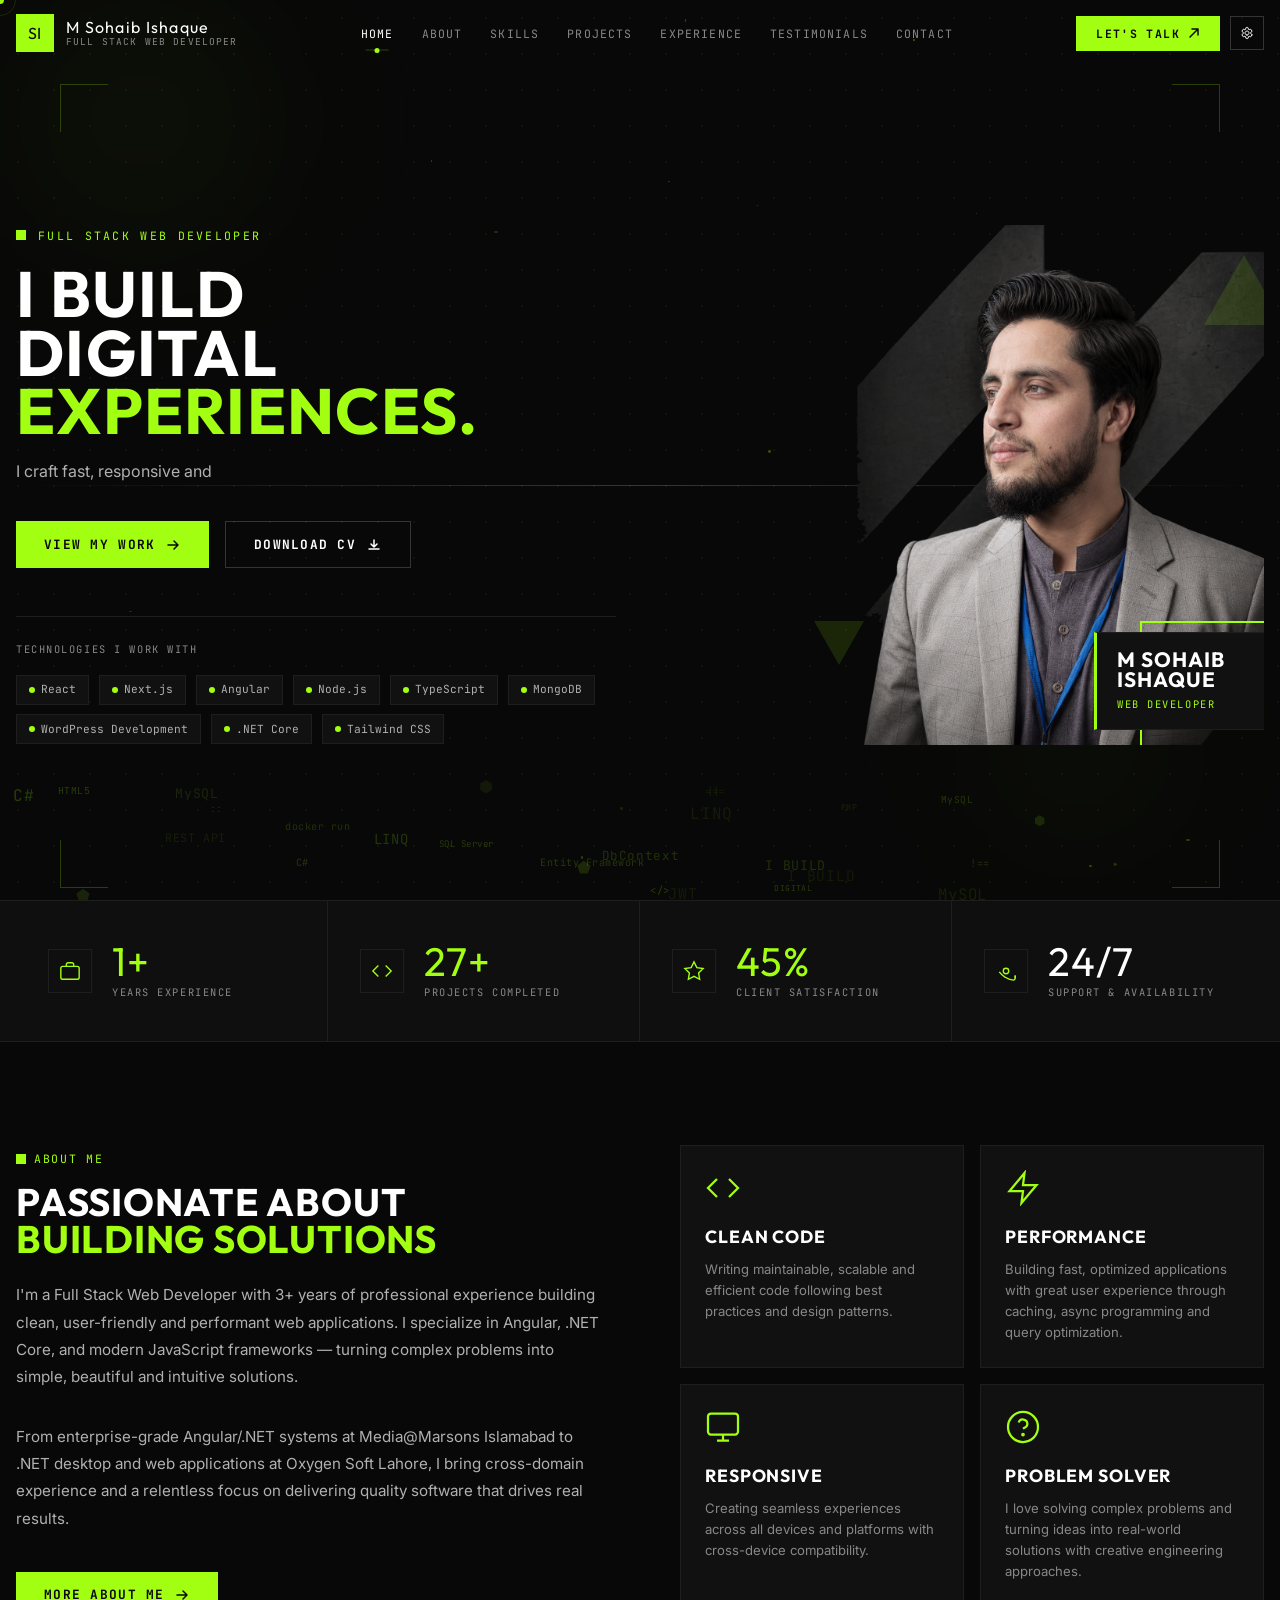
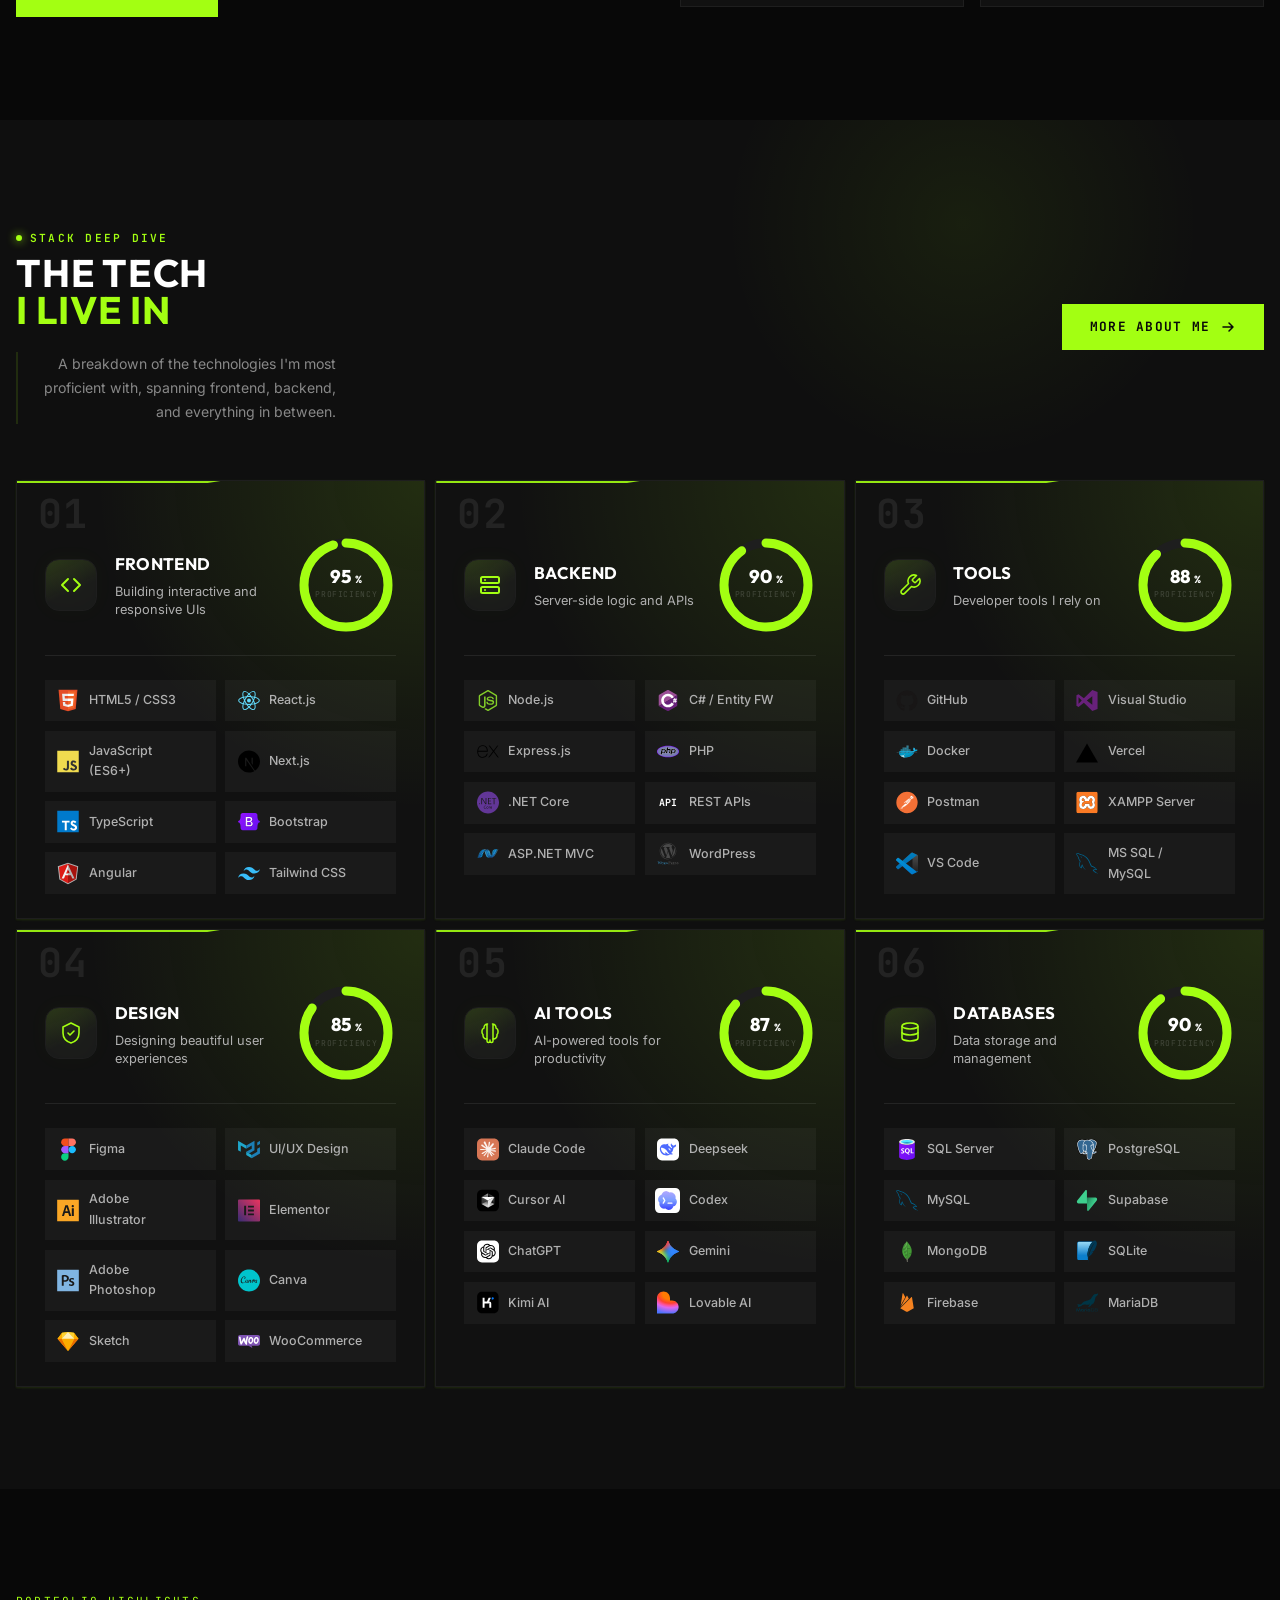
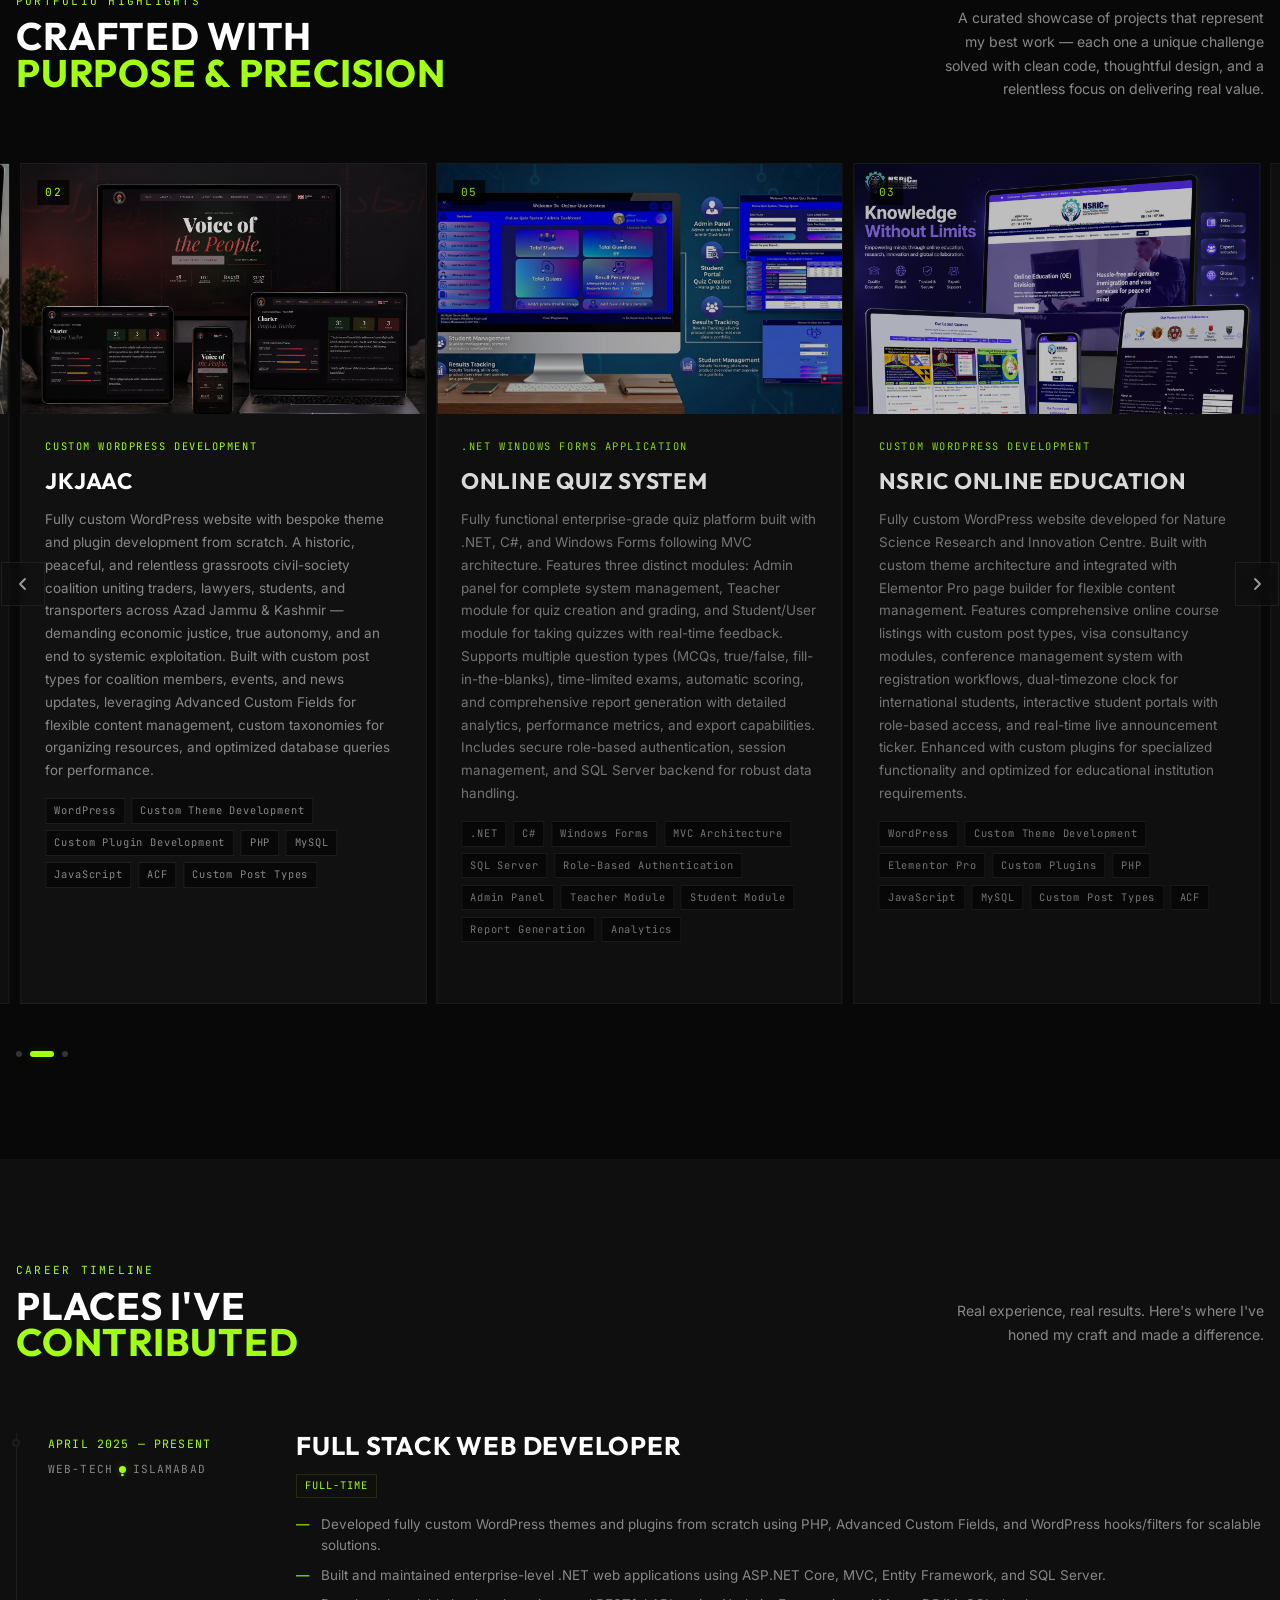
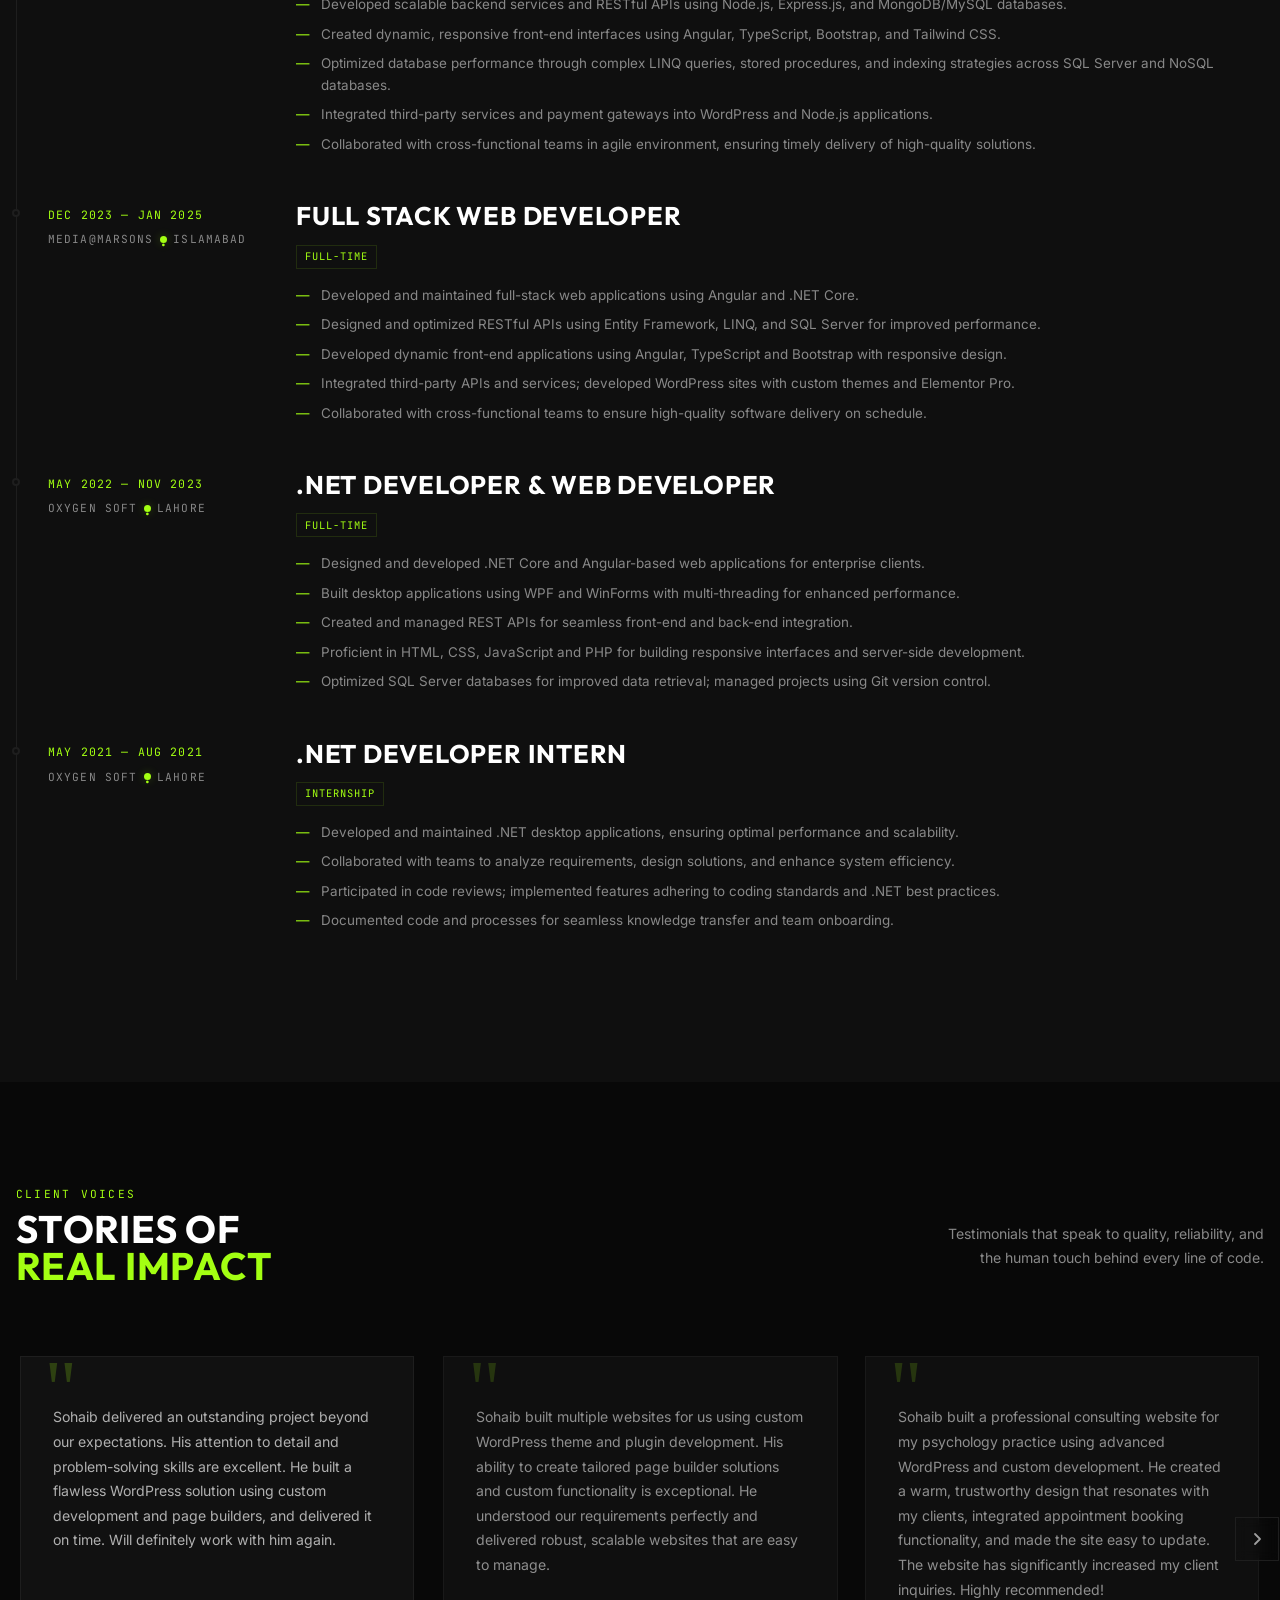
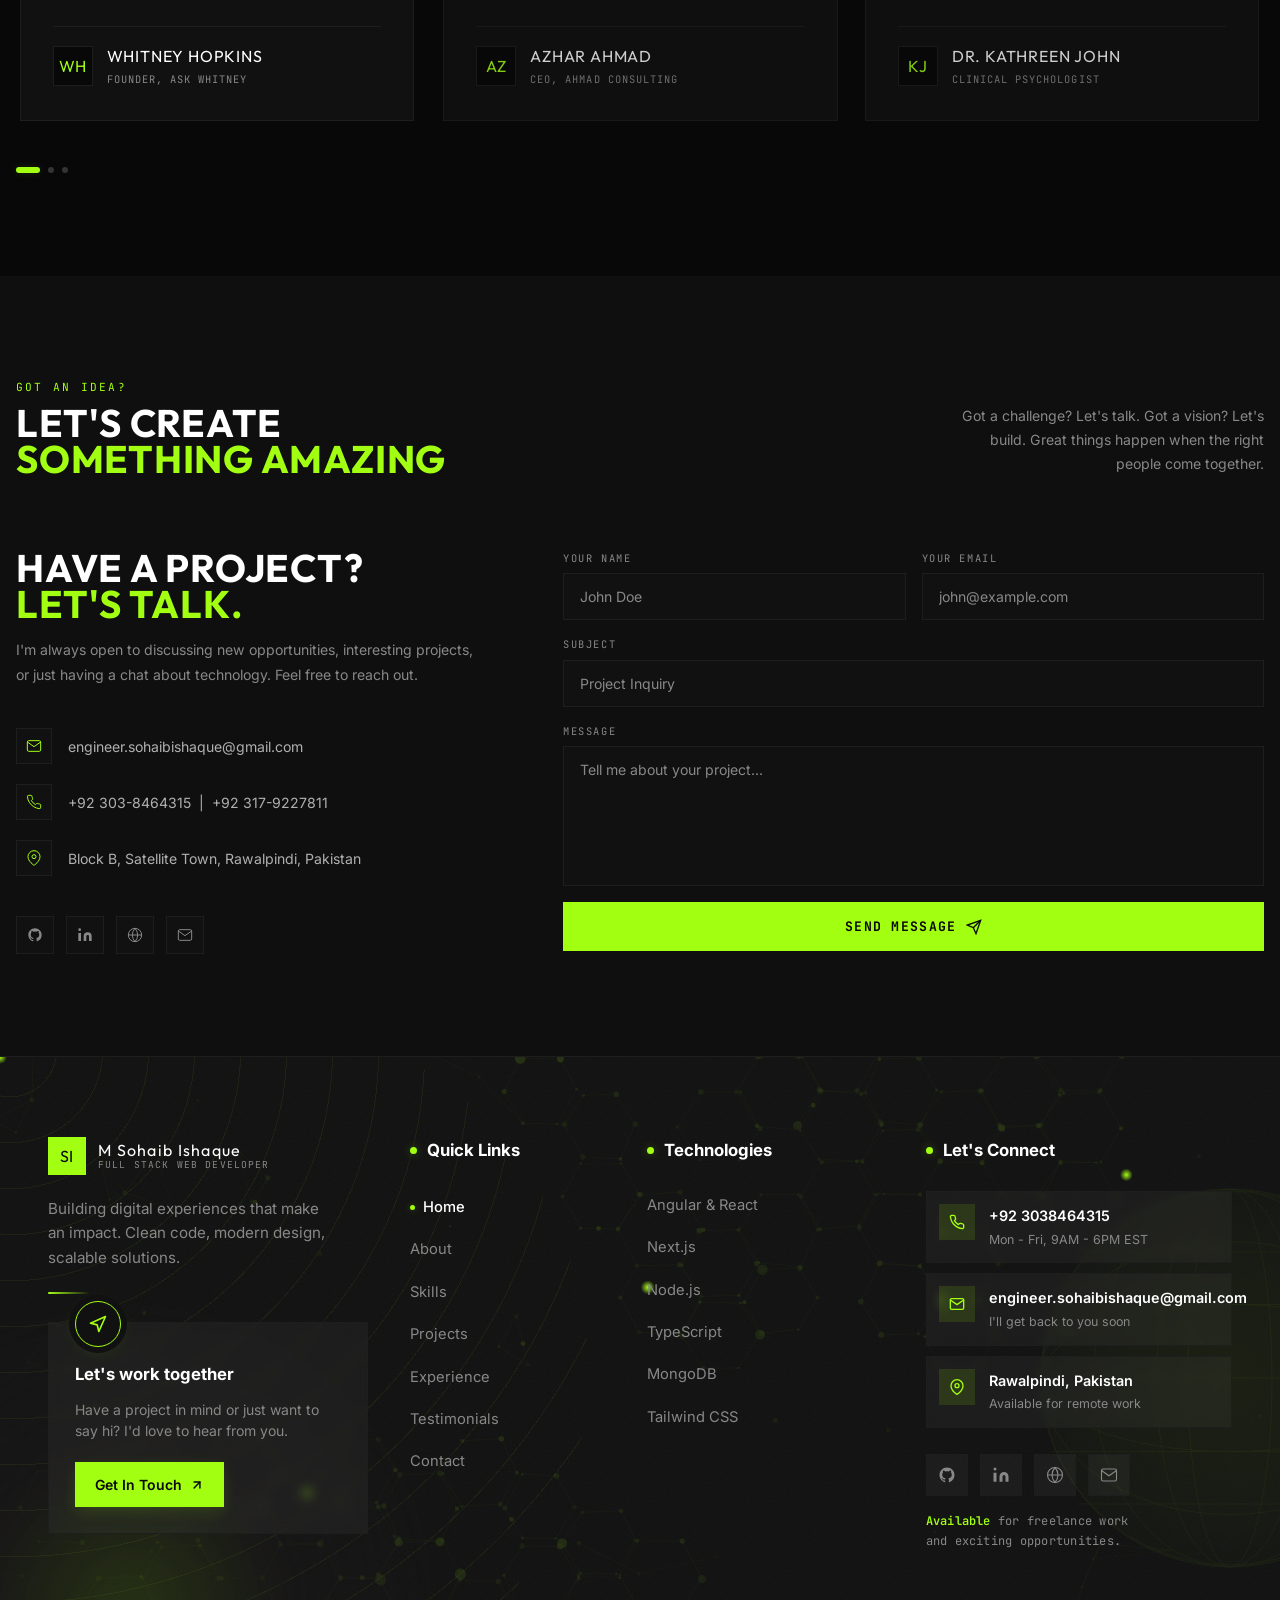
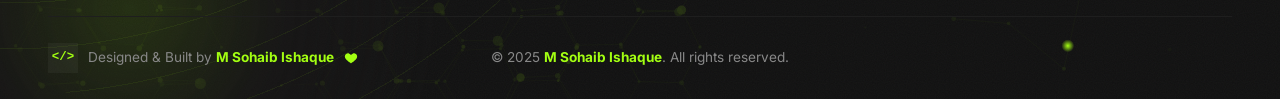
==== commit b562f744: "style: fix responsive design issues and improve visual consistency" ====
--- a/index.html
+++ b/index.html
@@ -347,7 +347,7 @@
               </h2>
               <p class="about-body"> I'm a Full Stack Web Developer with 3+ years of professional experience building clean, user-friendly and performant web applications. I specialize in Angular, .NET Core, and modern JavaScript frameworks — turning complex problems into simple, beautiful and intuitive solutions. </p>
               <p class="about-body"> From enterprise-grade Angular/.NET systems at Media@Marsons Islamabad to .NET desktop and web applications at Oxygen Soft Lahore, I bring cross-domain experience and a relentless focus on delivering quality software that drives real results. </p>
-              <a href="contact.html" class="btn btn-primary" style="margin-top:0.5rem"> More About Me <svg width="16" height="16" viewBox="0 0 16 16" fill="none" aria-hidden="true">
+              <a href="index.html" class="btn btn-primary" style="margin-top:0.5rem"> More About Me <svg width="16" height="16" viewBox="0 0 16 16" fill="none" aria-hidden="true">
                   <path d="M3 8h10M9 4l4 4-4 4" stroke="currentColor" stroke-width="1.5" stroke-linecap="round" stroke-linejoin="round" />
                 </svg>
               </a>
@@ -411,8 +411,12 @@
               <h2 class="about-heading"> The Tech<br />
                 <strong> I Live In</strong>
               </h2>
-            </div>
-            <p class="section-desc reveal" >A breakdown of the technologies I'm most proficient with, spanning frontend, backend, and everything in between.</p>
+              <p class="section-desc reveal" >A breakdown of the technologies I'm most proficient with, spanning frontend, backend, and everything in between.</p>
+            </div>
+            <a href="index.html" class="btn btn-primary" style="margin-top:0.5rem"> More About Me <svg width="16" height="16" viewBox="0 0 16 16" fill="none" aria-hidden="true">
+                <path d="M3 8h10M9 4l4 4-4 4" stroke="currentColor" stroke-width="1.5" stroke-linecap="round" stroke-linejoin="round" />
+              </svg>
+            </a>
           </div>
           <div class="skills-grid reveal">
             <div class="skill-category">
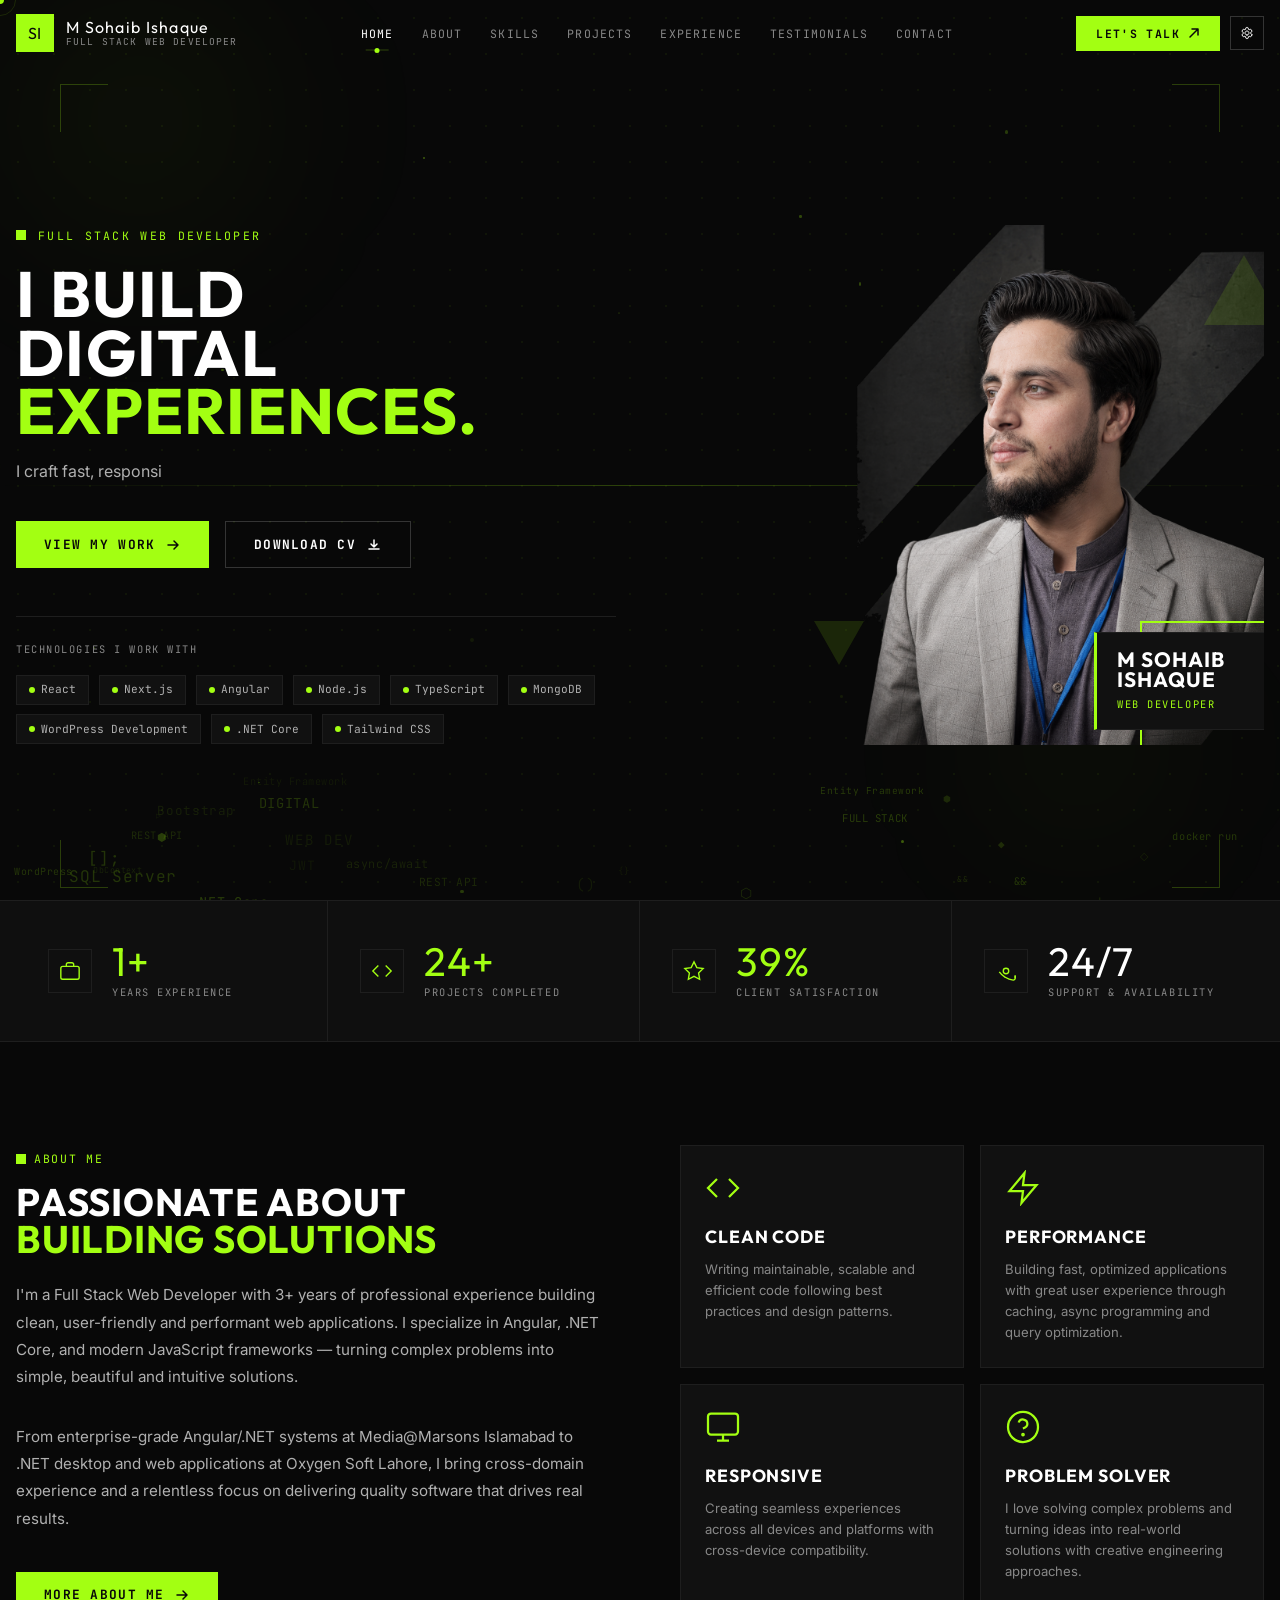
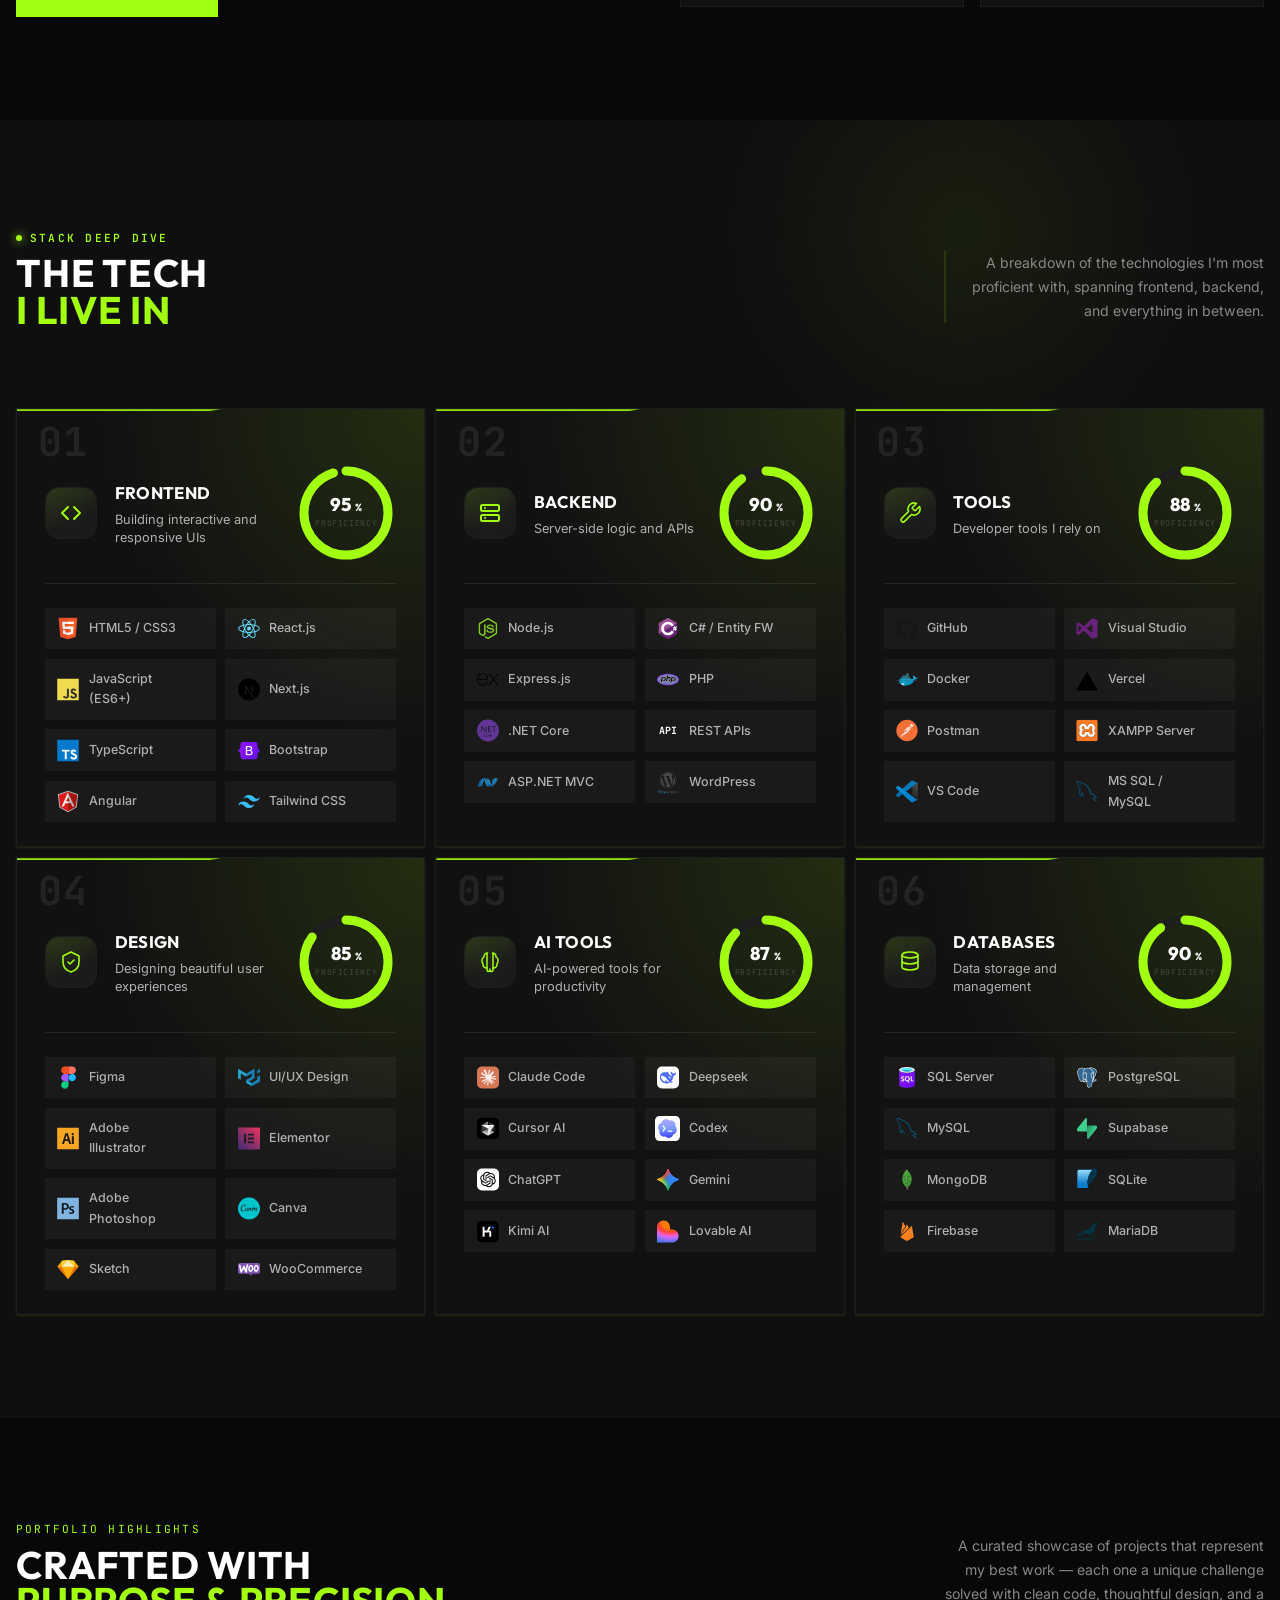
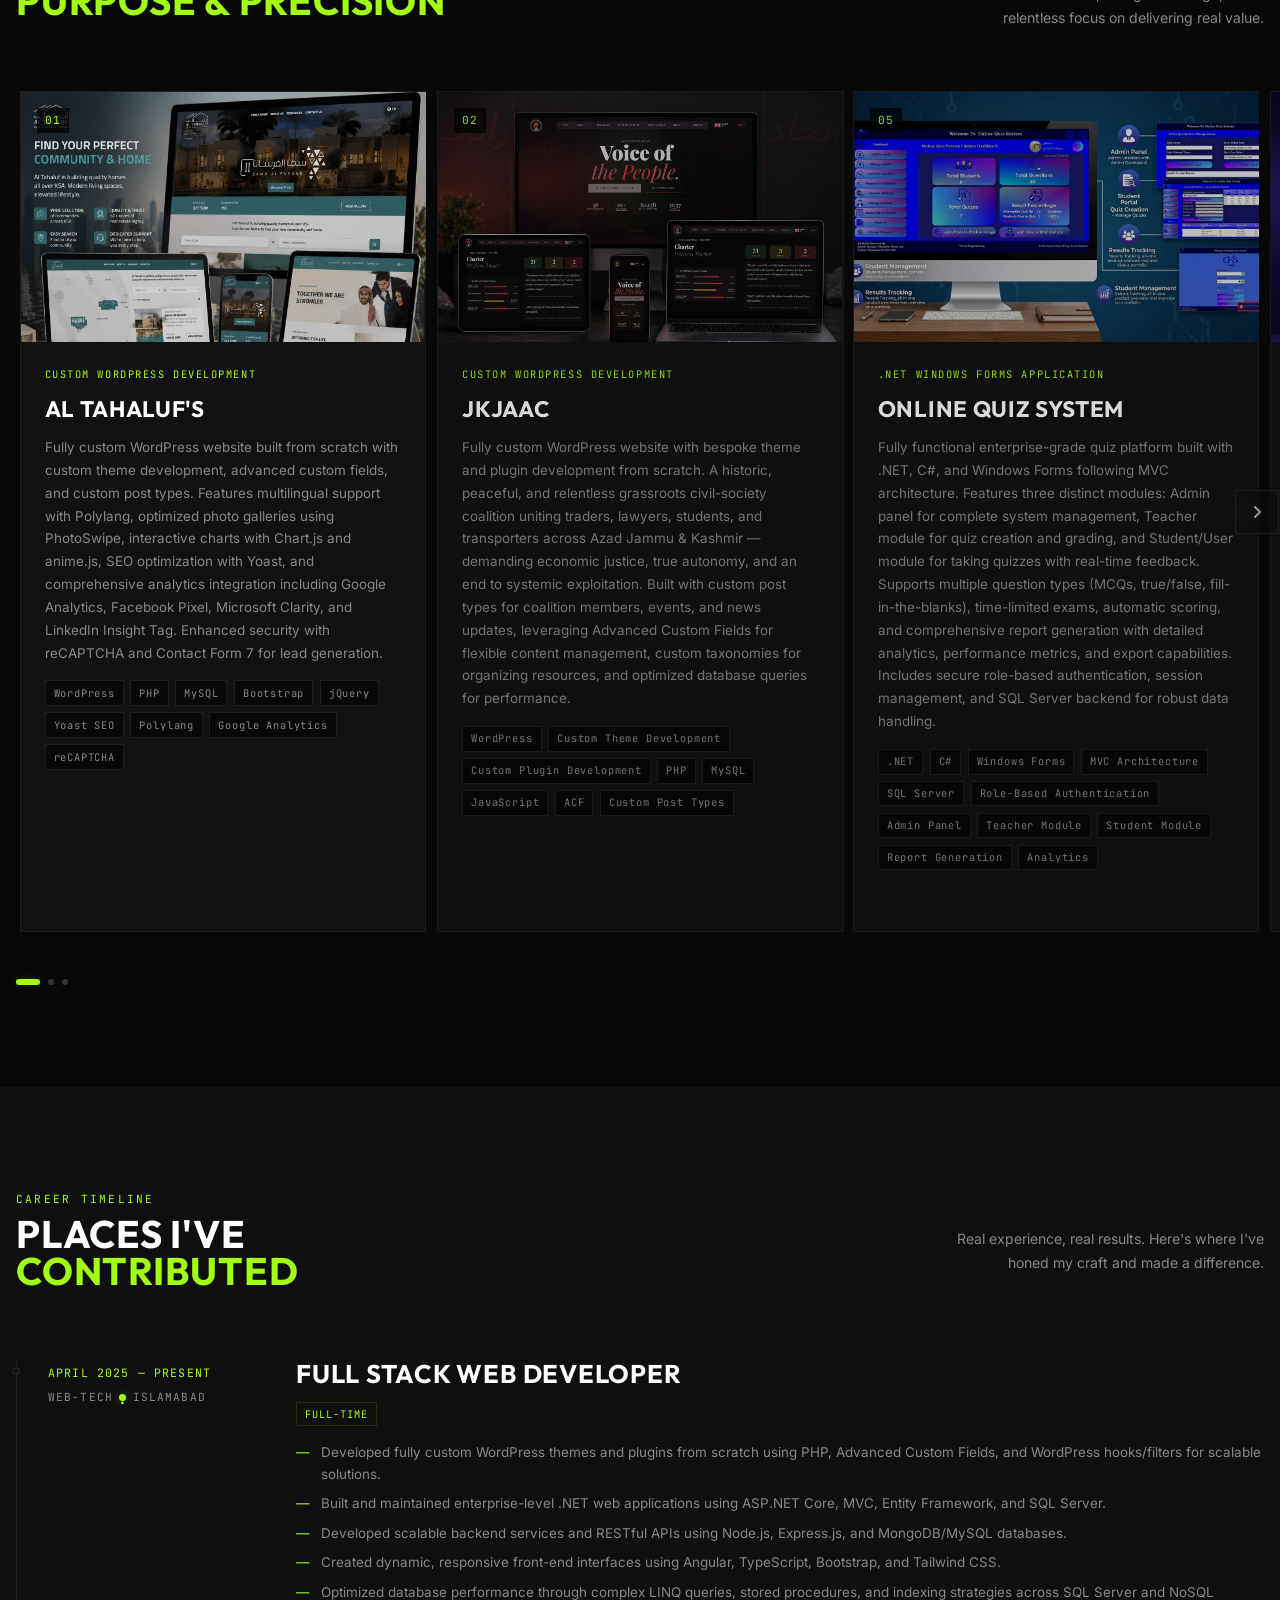
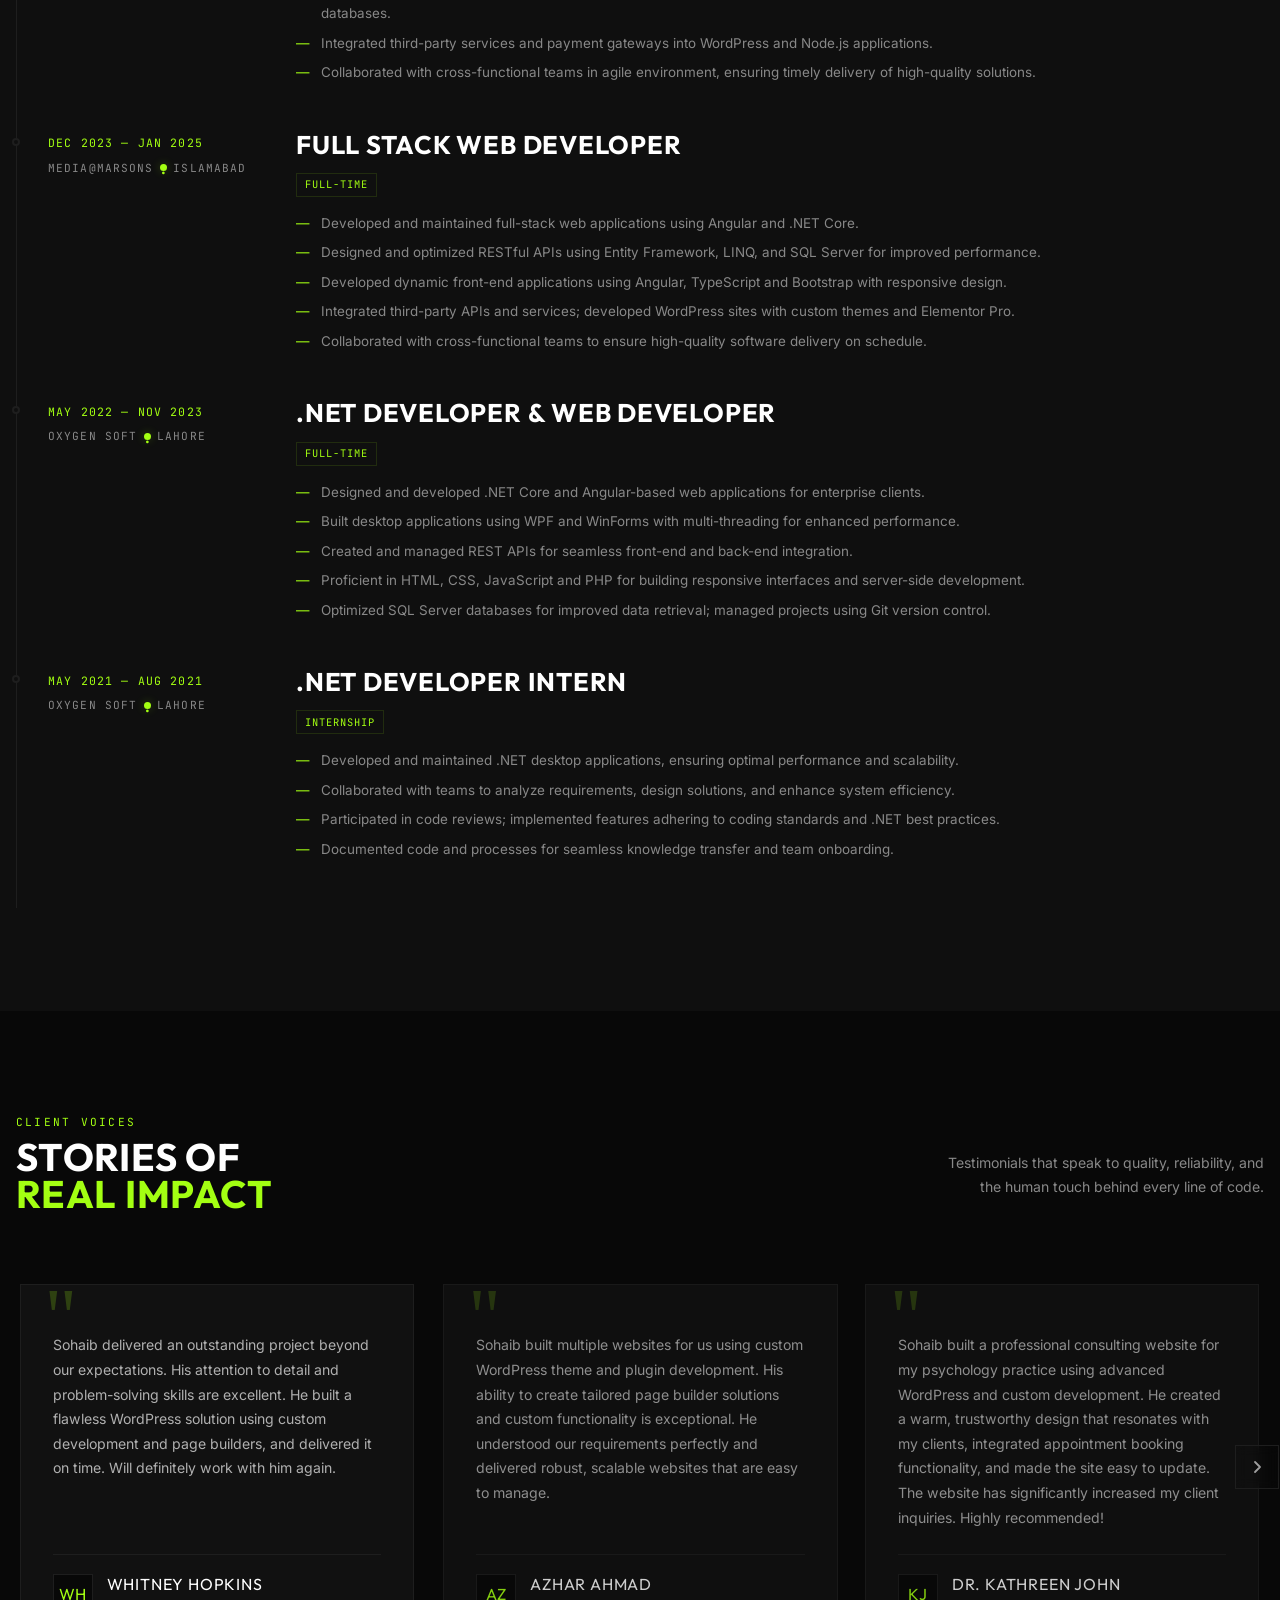
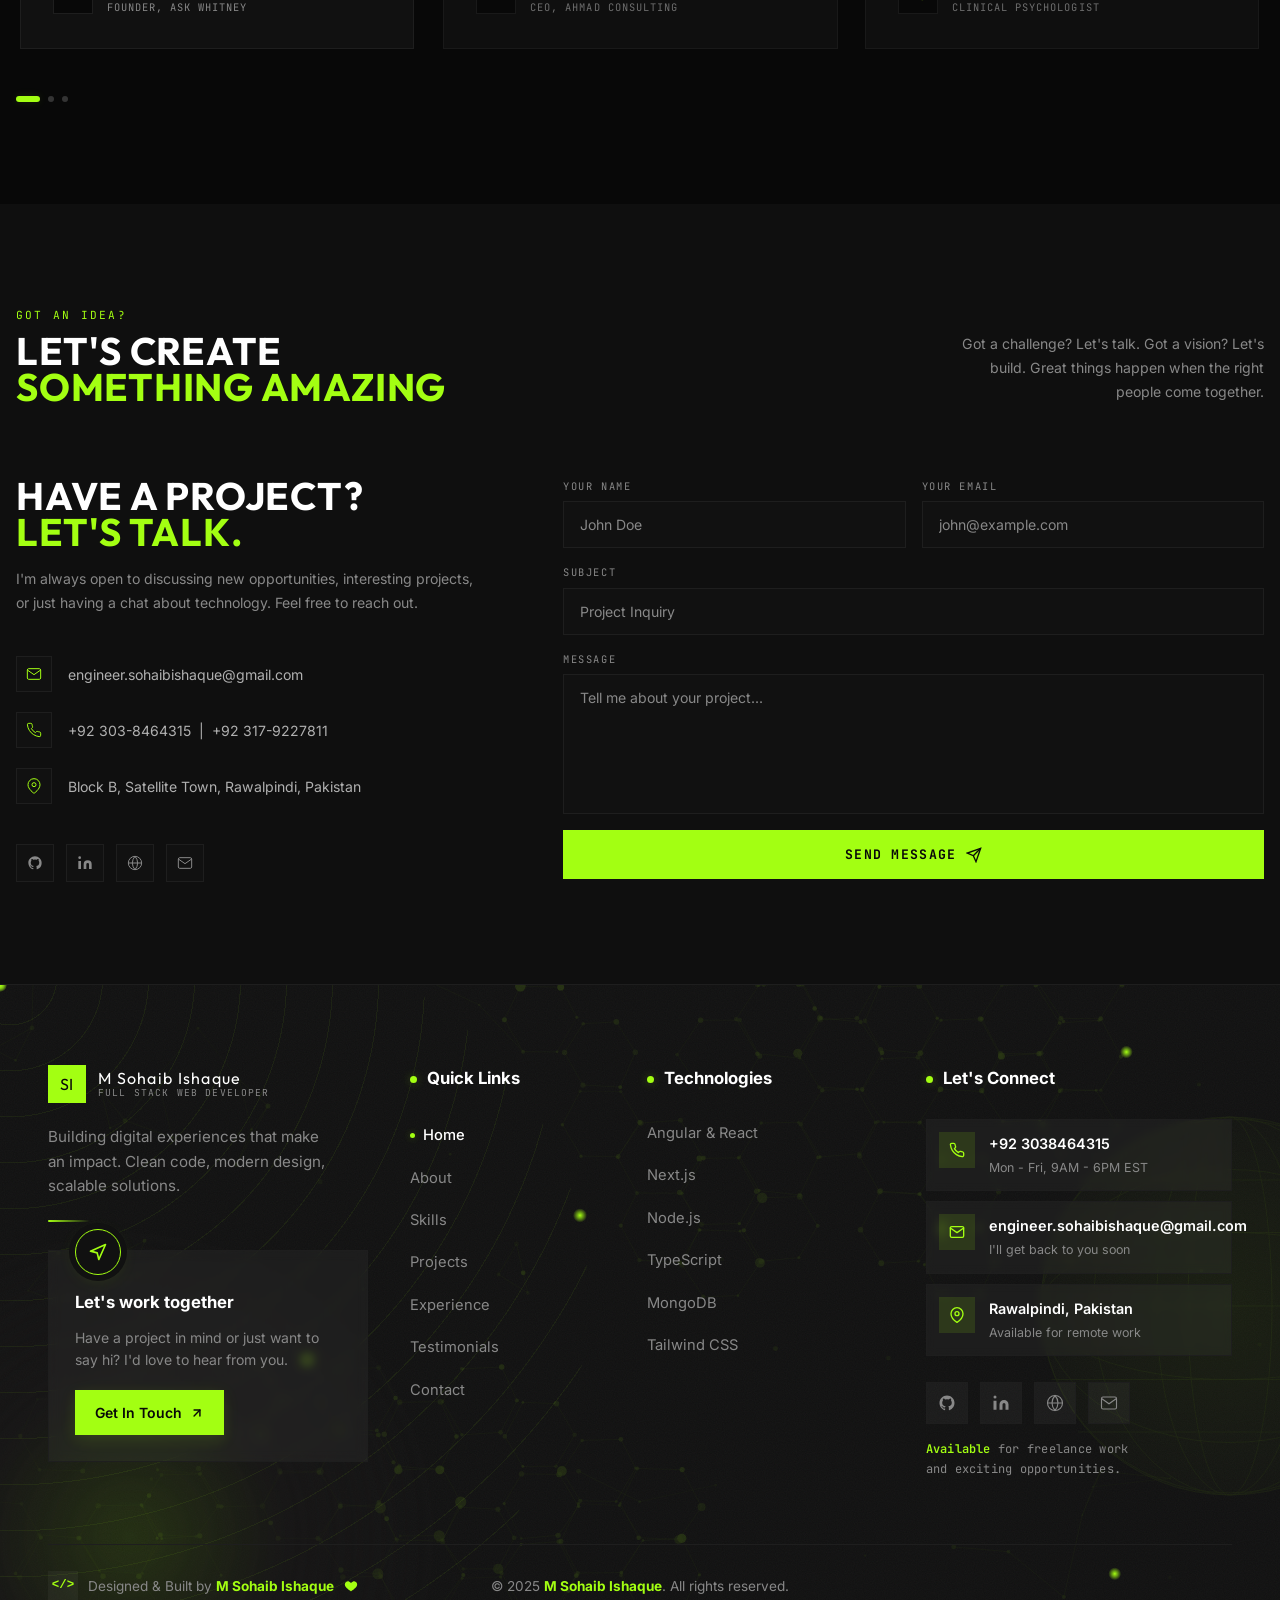
==== commit 7a7590b2: "style: fix responsive design issues and improve visual consistency" ====
--- a/index.html
+++ b/index.html
@@ -411,12 +411,8 @@
               <h2 class="about-heading"> The Tech<br />
                 <strong> I Live In</strong>
               </h2>
-              <p class="section-desc reveal" >A breakdown of the technologies I'm most proficient with, spanning frontend, backend, and everything in between.</p>
-            </div>
-            <a href="index.html" class="btn btn-primary" style="margin-top:0.5rem"> More About Me <svg width="16" height="16" viewBox="0 0 16 16" fill="none" aria-hidden="true">
-                <path d="M3 8h10M9 4l4 4-4 4" stroke="currentColor" stroke-width="1.5" stroke-linecap="round" stroke-linejoin="round" />
-              </svg>
-            </a>
+            </div>
+            <p class="section-desc reveal" >A breakdown of the technologies I'm most proficient with, spanning frontend, backend, and everything in between.</p>
           </div>
           <div class="skills-grid reveal">
             <div class="skill-category">
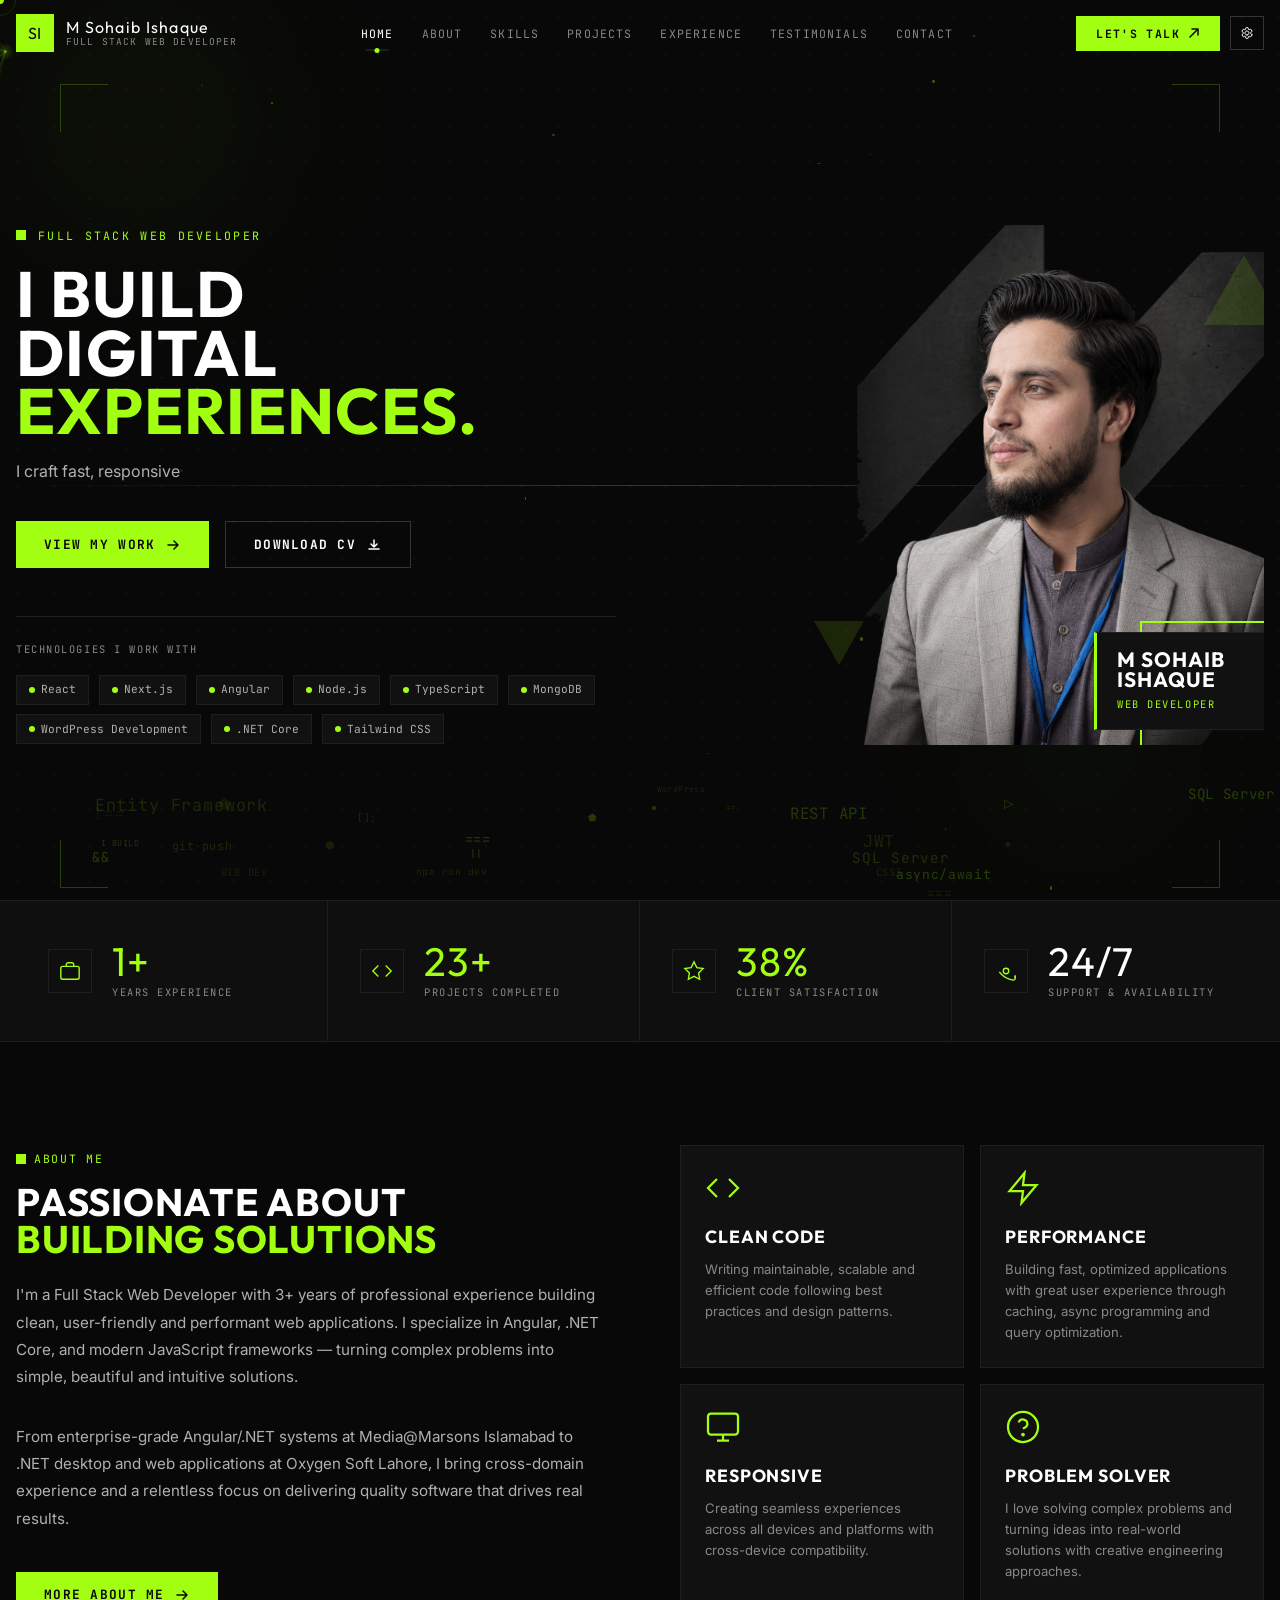
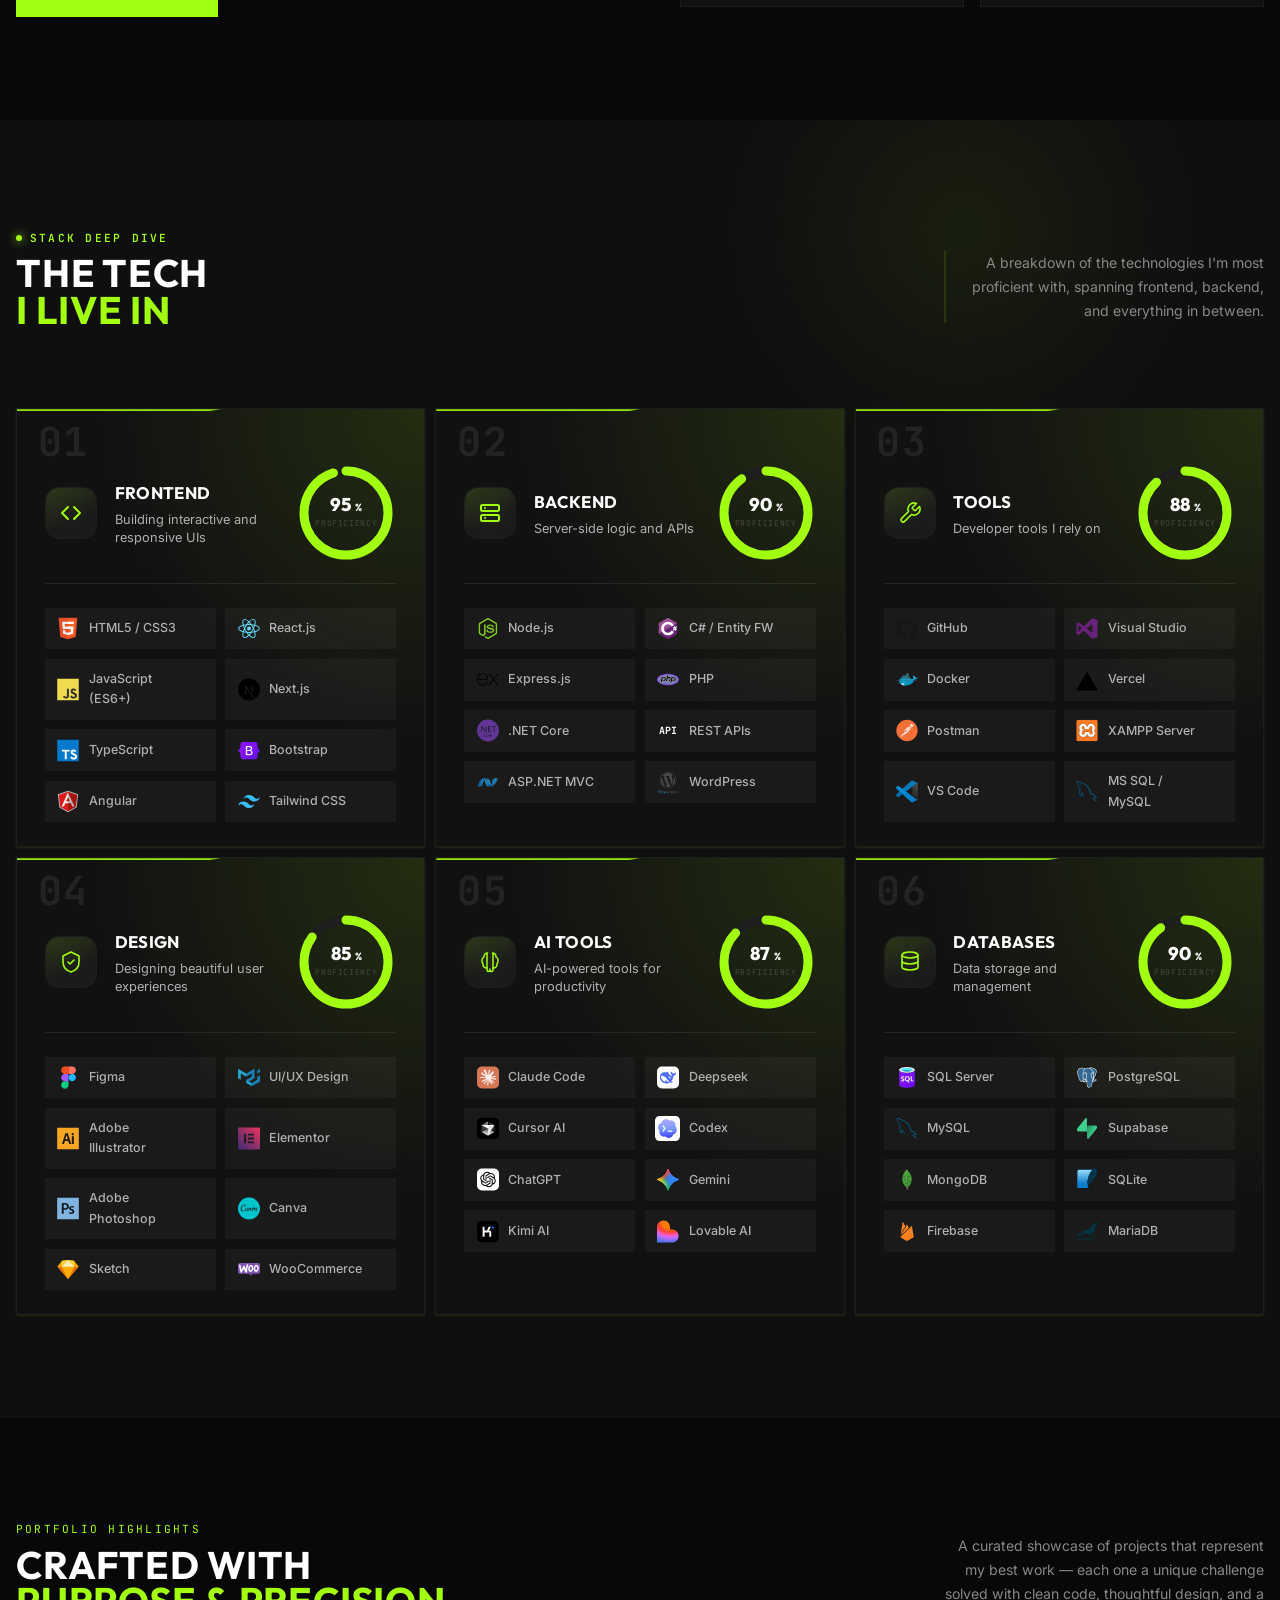
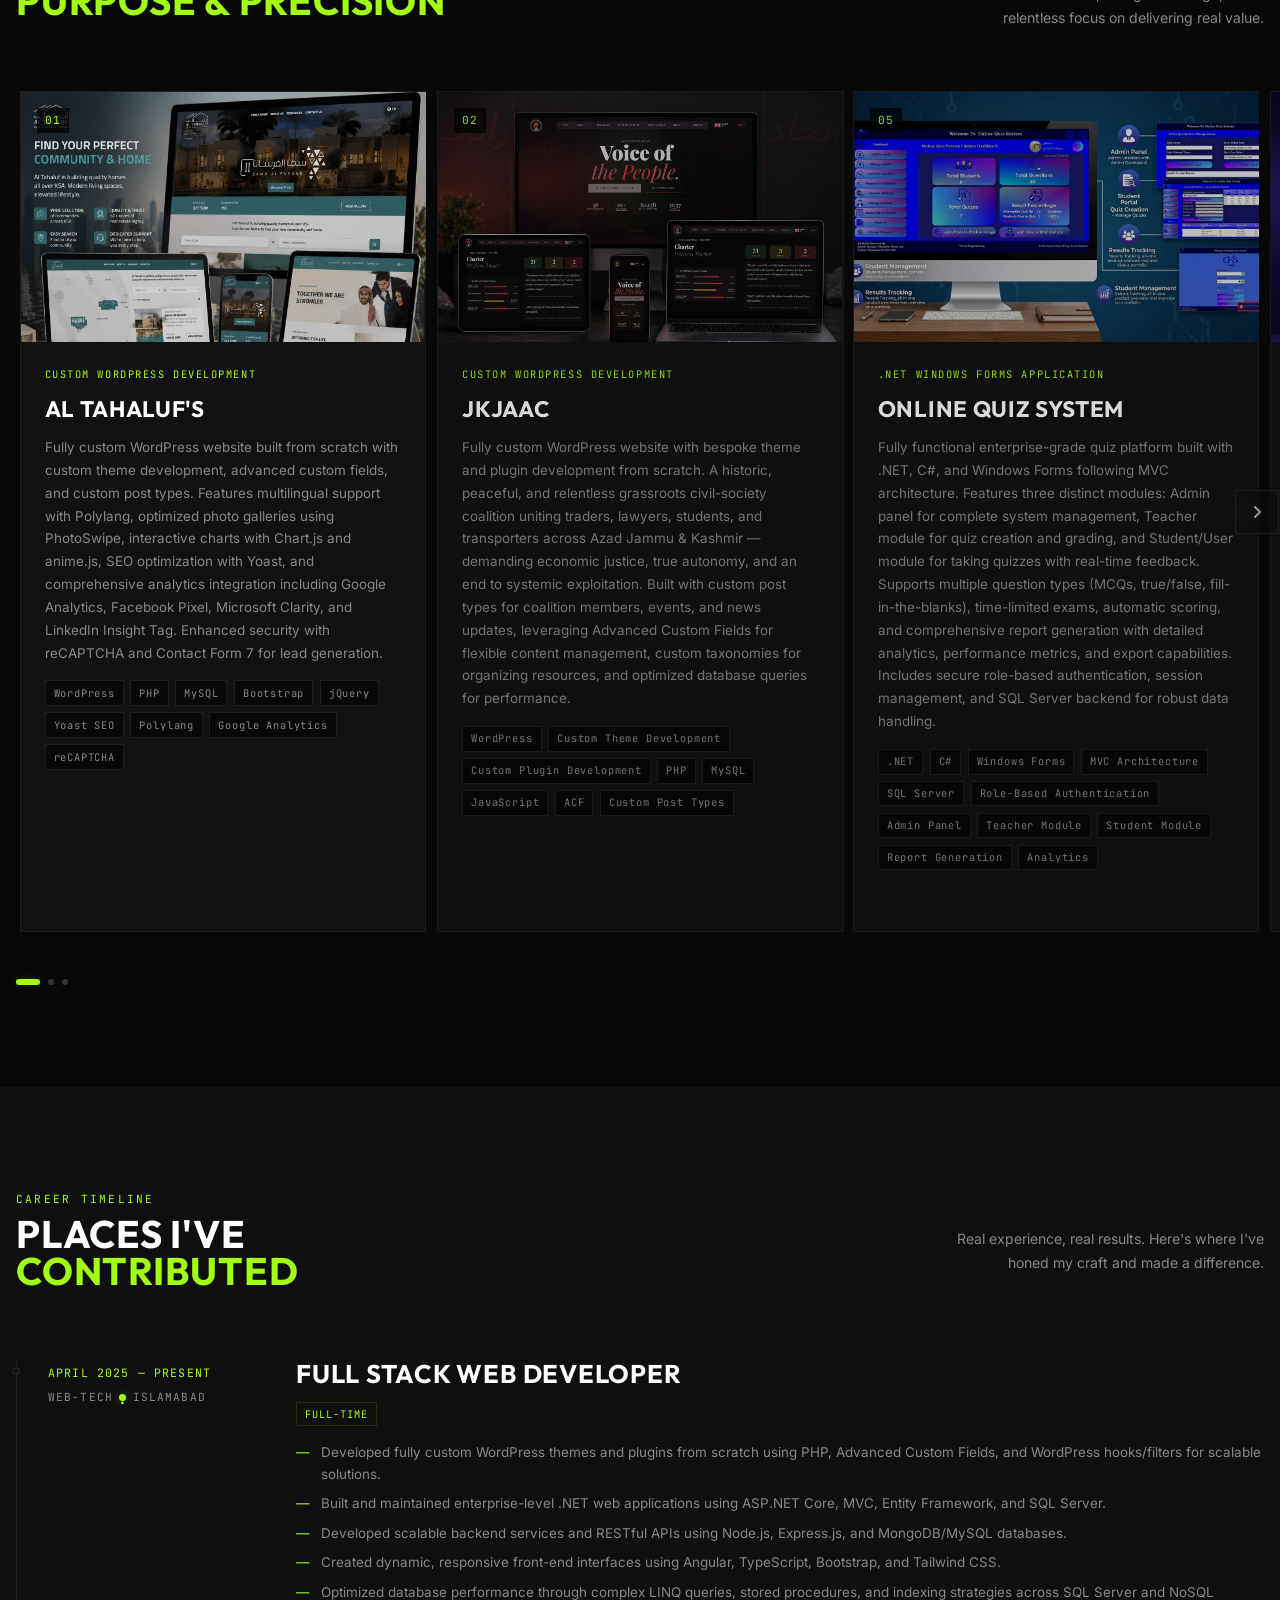
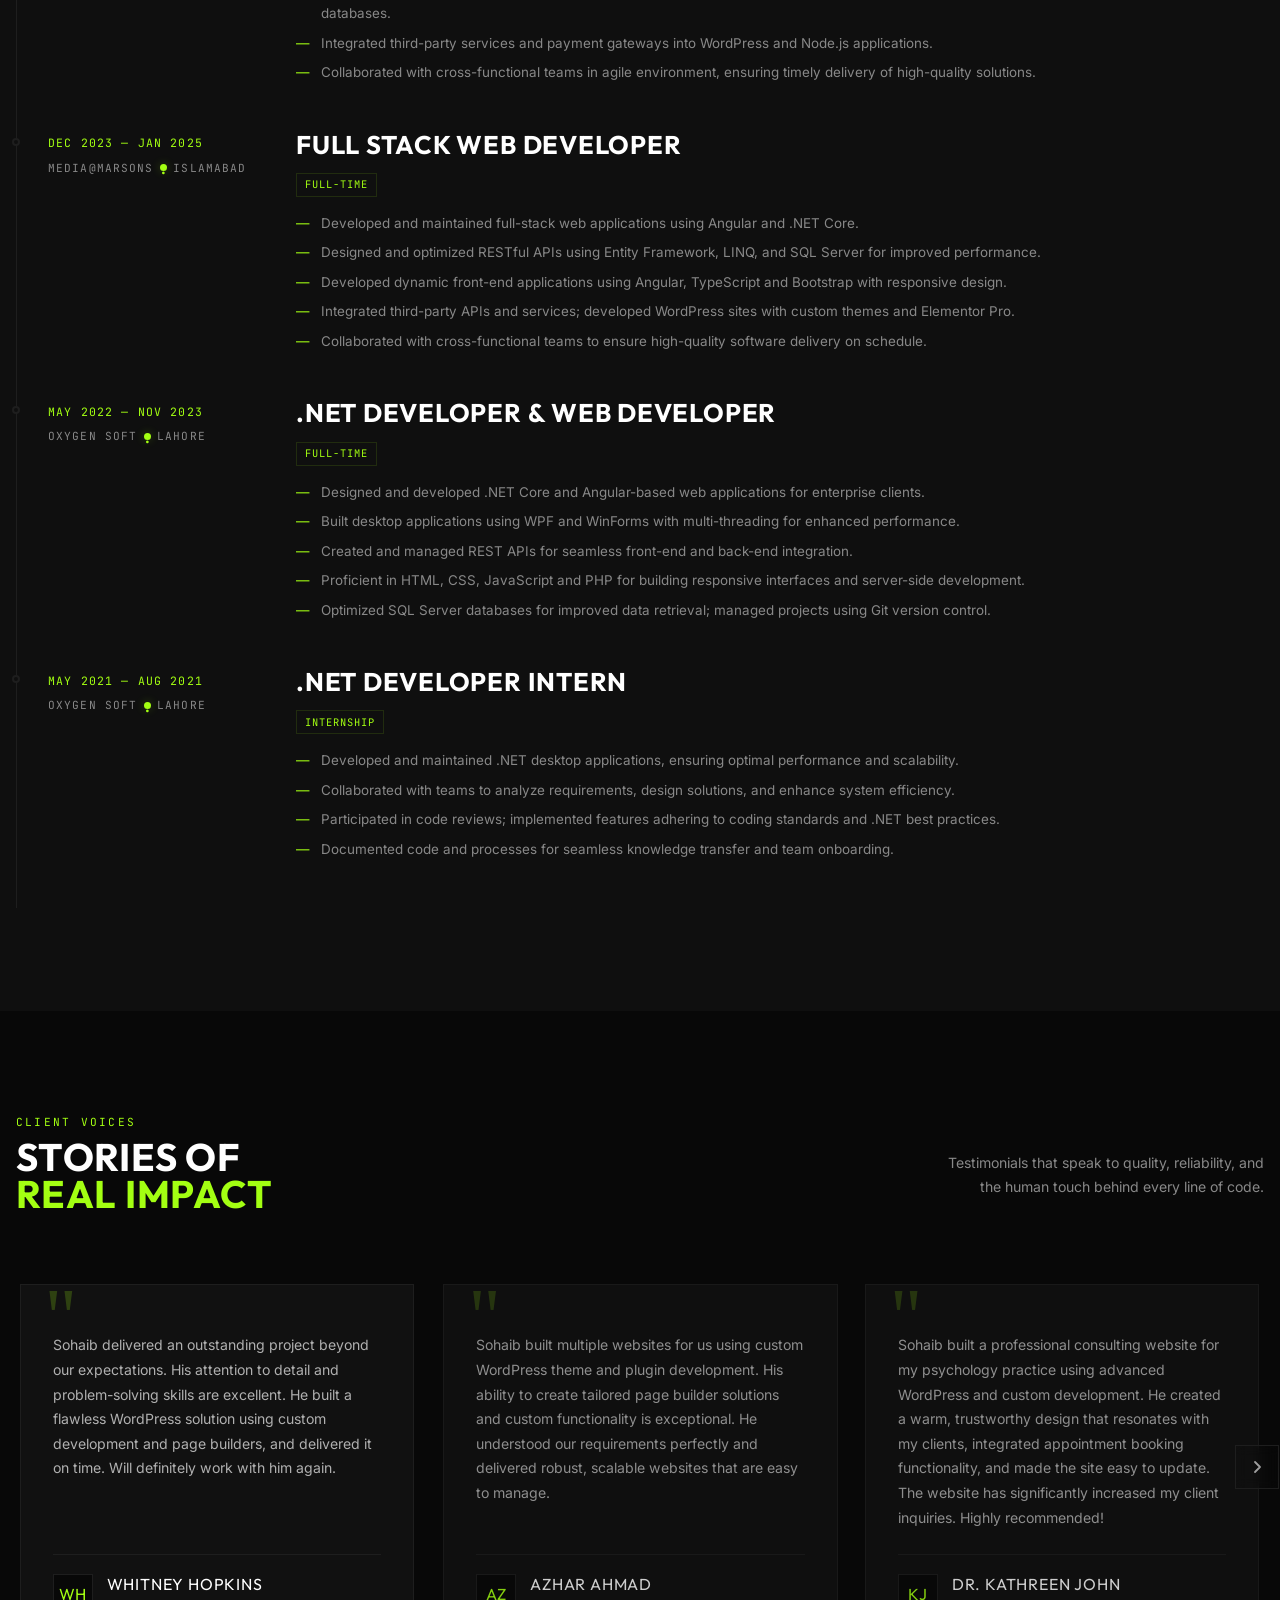
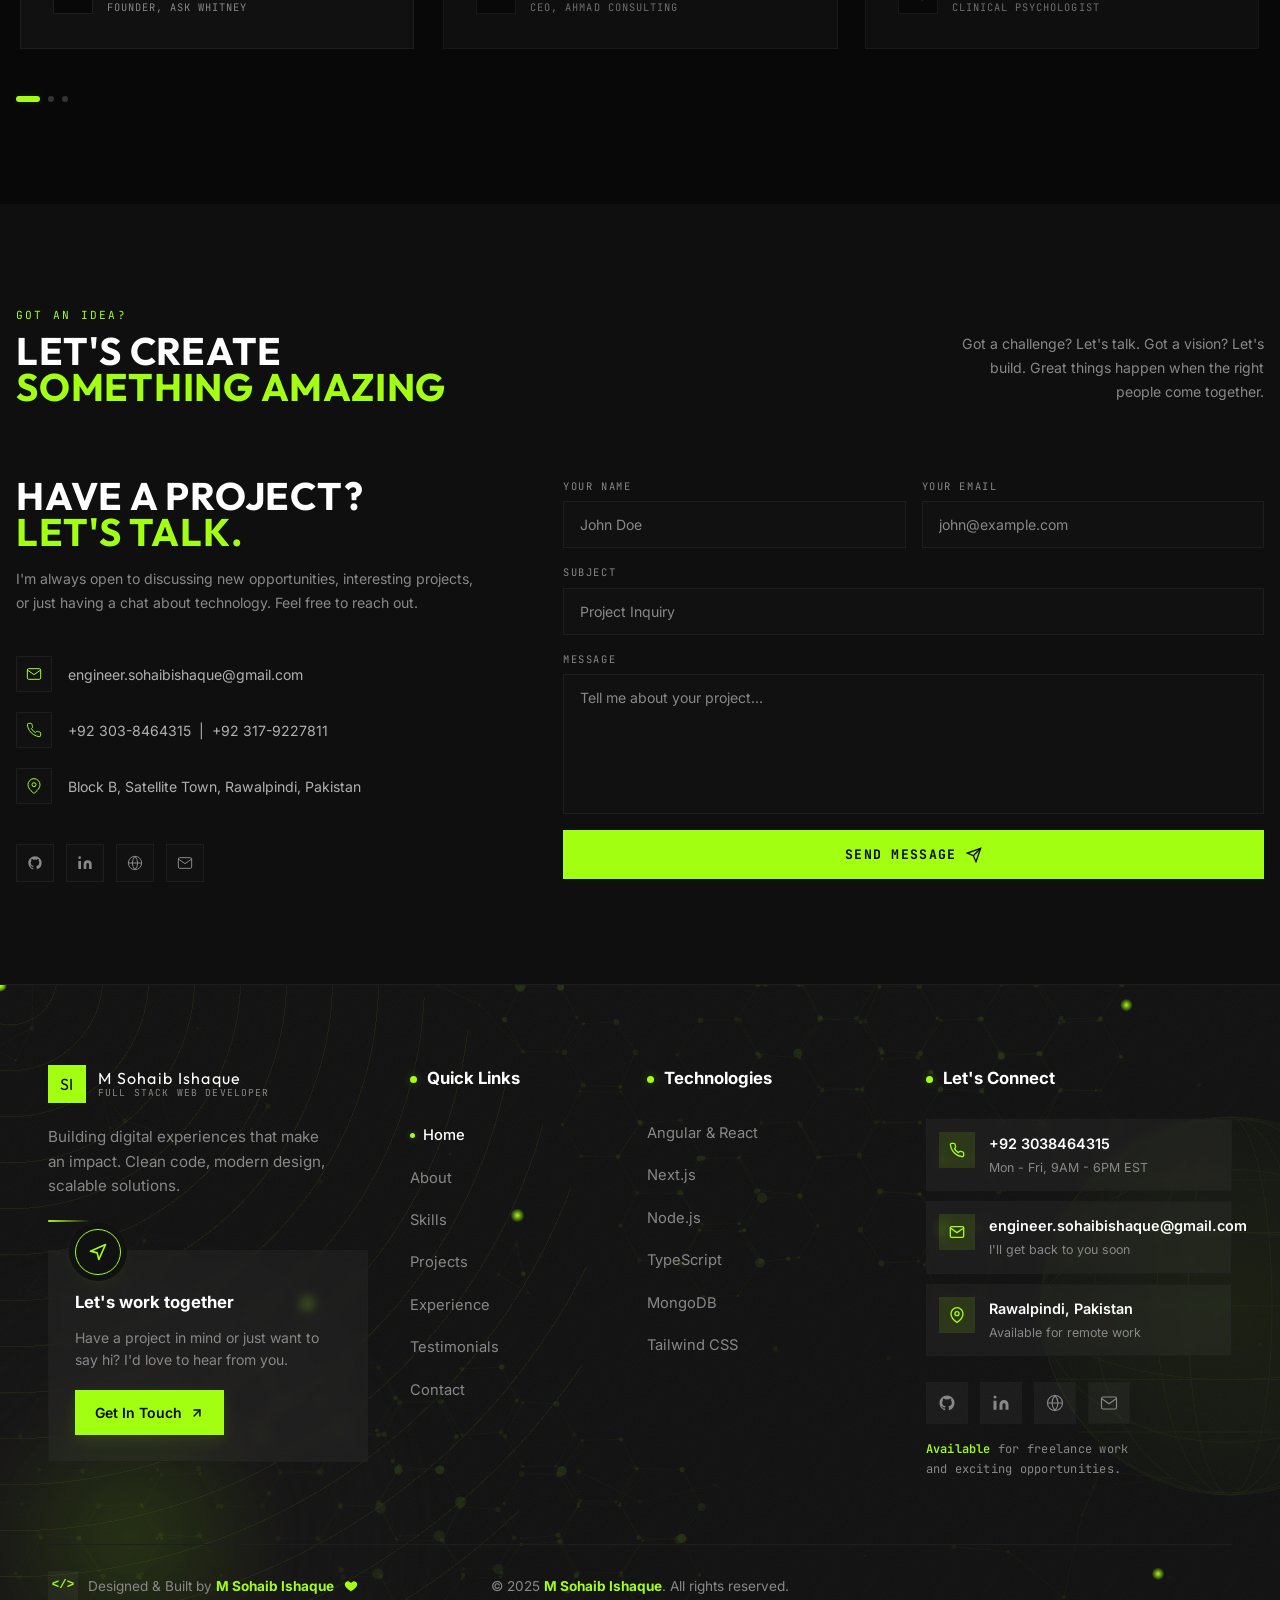
==== commit 47ae345a: "style: fix responsive design issues and improve visual consistency" ====
--- a/index.html
+++ b/index.html
@@ -1837,19 +1837,19 @@
                 </div>
               </div>
               <div class="social-links" role="list" aria-label="Social media links">
-                <a href="https://github.com/Sohaib-Ishaque/" class="social-link" aria-label="GitHub" target="_blank" rel="noopener noreferrer" role="listitem">
+                <a href="https://github.com/Sohaib-Ishaque" class="social-link" aria-label="GitHub" target="_blank" rel="noopener noreferrer" role="listitem">
                   <svg width="16" height="16" viewBox="0 0 24 24" fill="currentColor">
                     <path d="M12 2C6.477 2 2 6.484 2 12.017c0 4.425 2.865 8.18 6.839 9.504.5.092.682-.217.682-.483 0-.237-.008-.868-.013-1.703-2.782.605-3.369-1.343-3.369-1.343-.454-1.158-1.11-1.466-1.11-1.466-.908-.62.069-.608.069-.608 1.003.07 1.531 1.032 1.531 1.032.892 1.53 2.341 1.088 2.91.832.092-.647.35-1.088.636-1.338-2.22-.253-4.555-1.113-4.555-4.951 0-1.093.39-1.988 1.029-2.688-.103-.253-.446-1.272.098-2.65 0 0 .84-.27 2.75 1.026A9.564 9.564 0 0 1 12 6.844a9.59 9.59 0 0 1 2.504.337c1.909-1.296 2.747-1.027 2.747-1.027.546 1.379.202 2.398.1 2.651.64.7 1.028 1.595 1.028 2.688 0 3.848-2.339 4.695-4.566 4.943.359.309.678.92.678 1.855 0 1.338-.012 2.419-.012 2.747 0 .268.18.58.688.482A10.019 10.019 0 0 0 22 12.017C22 6.484 17.522 2 12 2z" />
                   </svg>
                 </a>
-                <a href="https://linkedin.com/in/sohaibishaque" class="social-link" aria-label="LinkedIn" target="_blank" rel="noopener noreferrer" role="listitem">
+                <a href="https://www.linkedin.com/in/engineer-sohaib-ishaque-765b34171/" class="social-link" aria-label="LinkedIn" target="_blank" rel="noopener noreferrer" role="listitem">
                   <svg width="16" height="16" viewBox="0 0 24 24" fill="currentColor">
                     <path d="M16 8a6 6 0 0 1 6 6v7h-4v-7a2 2 0 0 0-2-2 2 2 0 0 0-2 2v7h-4v-7a6 6 0 0 1 6-6z" />
                     <rect x="2" y="9" width="4" height="12" />
                     <circle cx="4" cy="4" r="2" />
                   </svg>
                 </a>
-                <a href="https://engineersohaibishaque.com" class="social-link" aria-label="Website" target="_blank" rel="noopener noreferrer" role="listitem">
+                <a href="https://sohaibishaque.vercel.app/" class="social-link" aria-label="Website" target="_blank" rel="noopener noreferrer" role="listitem">
                   <svg width="16" height="16" viewBox="0 0 24 24" fill="none" stroke="currentColor" stroke-width="1.5">
                     <circle cx="12" cy="12" r="10" />
                     <path d="M2 12h20M12 2a15.3 15.3 0 0 1 4 10 15.3 15.3 0 0 1-4 10 15.3 15.3 0 0 1-4-10 15.3 15.3 0 0 1 4-10z" />
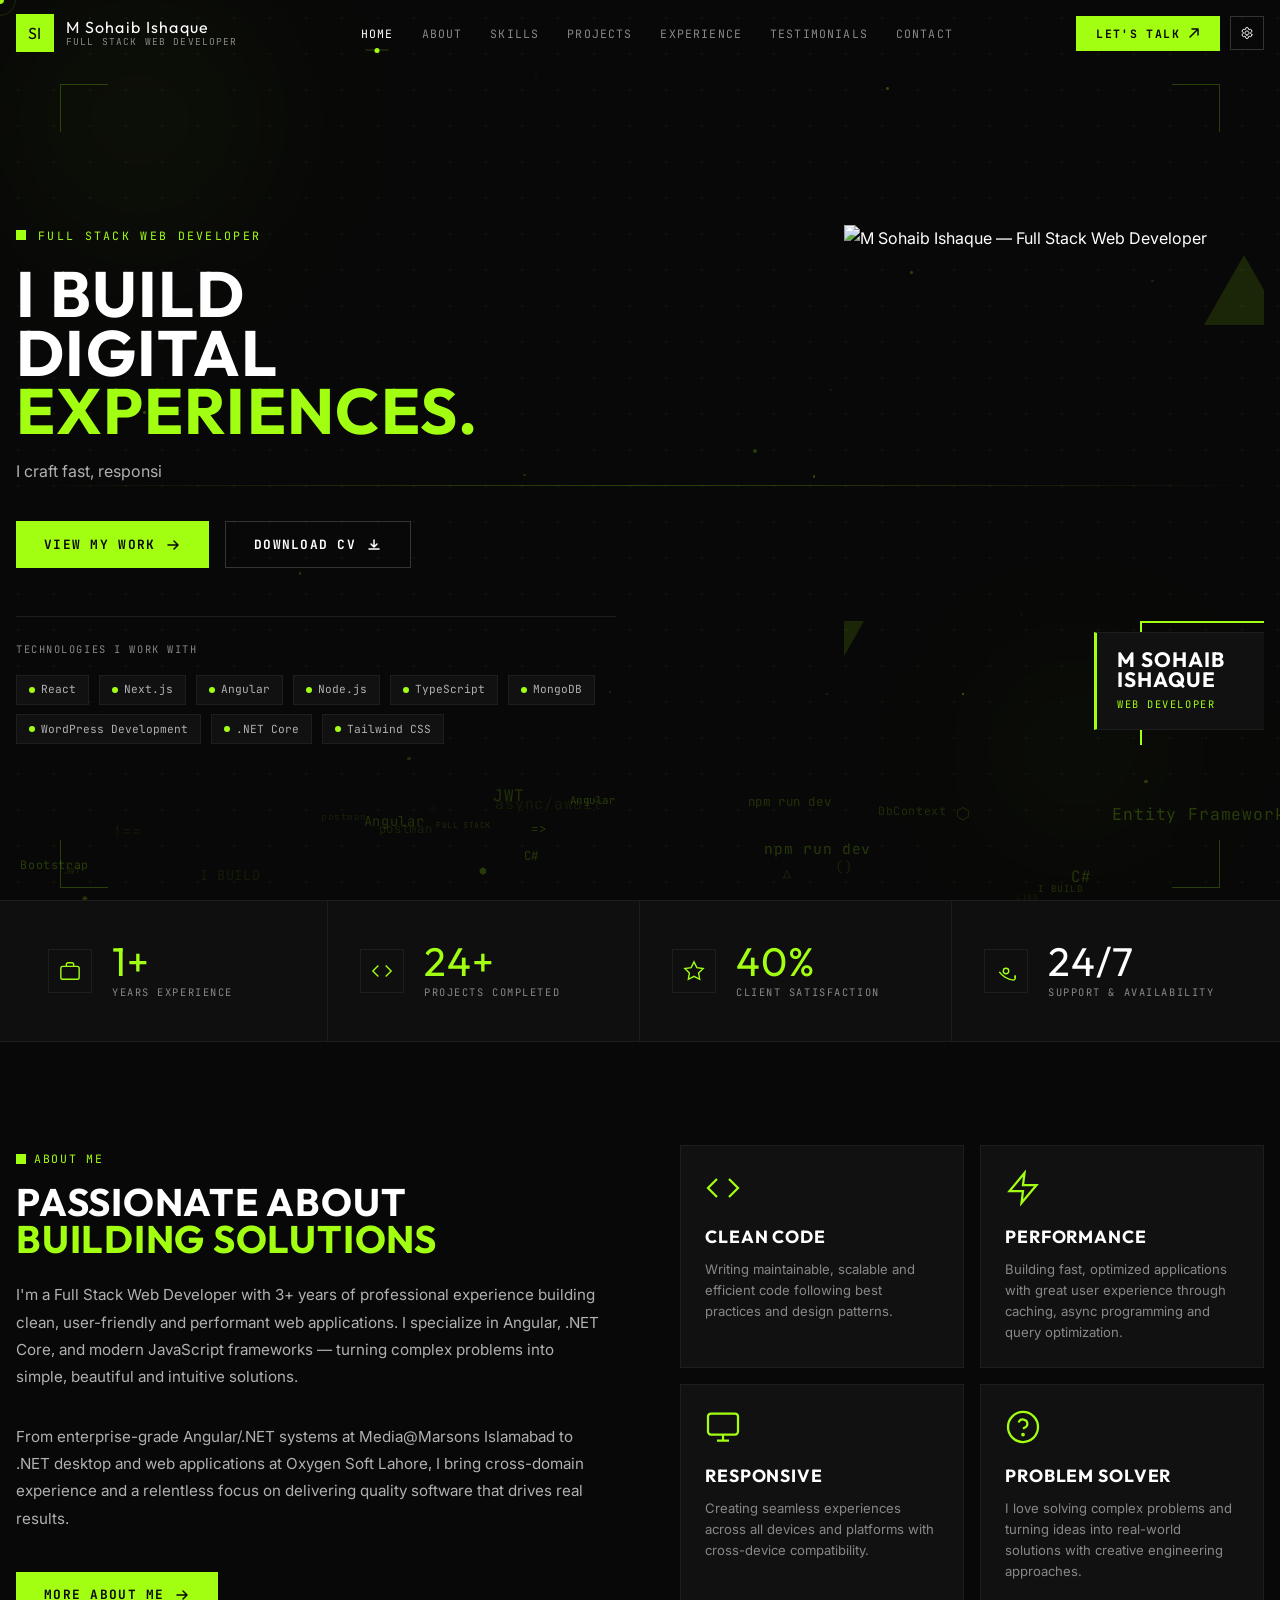
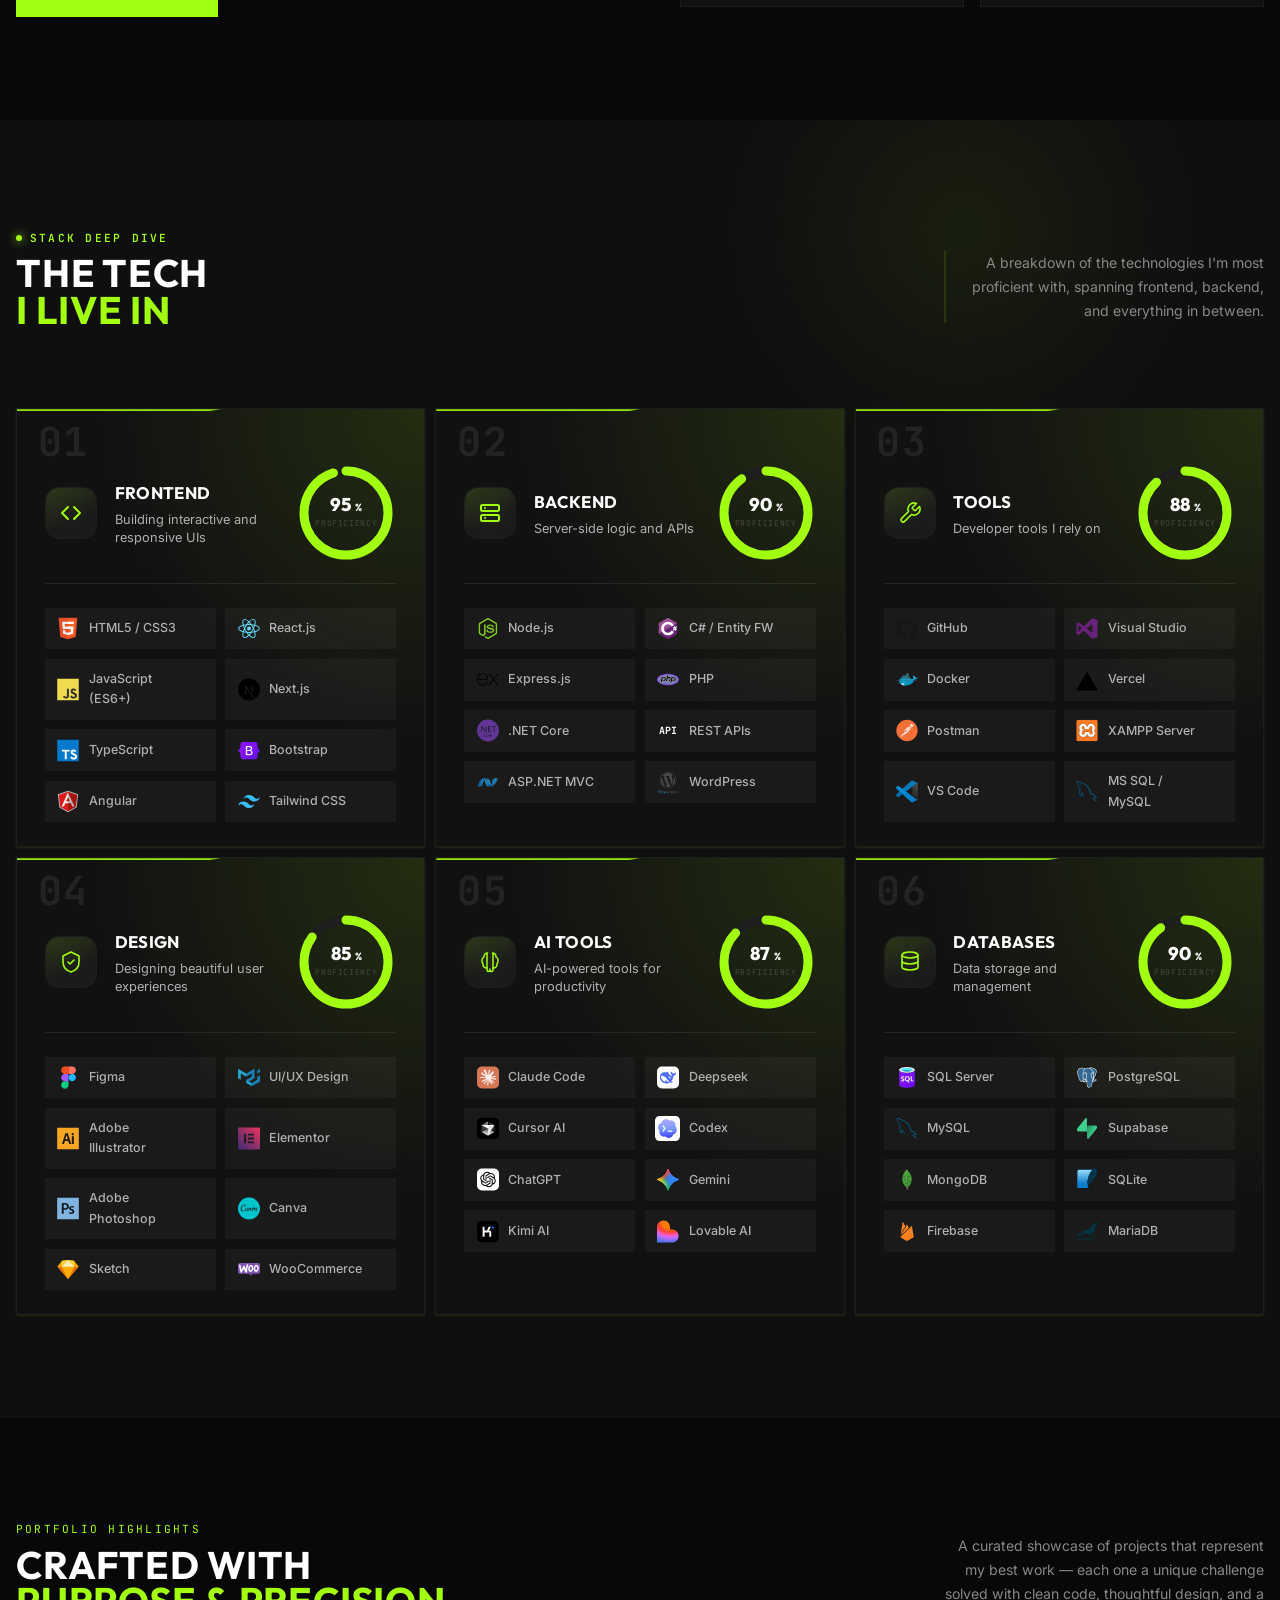
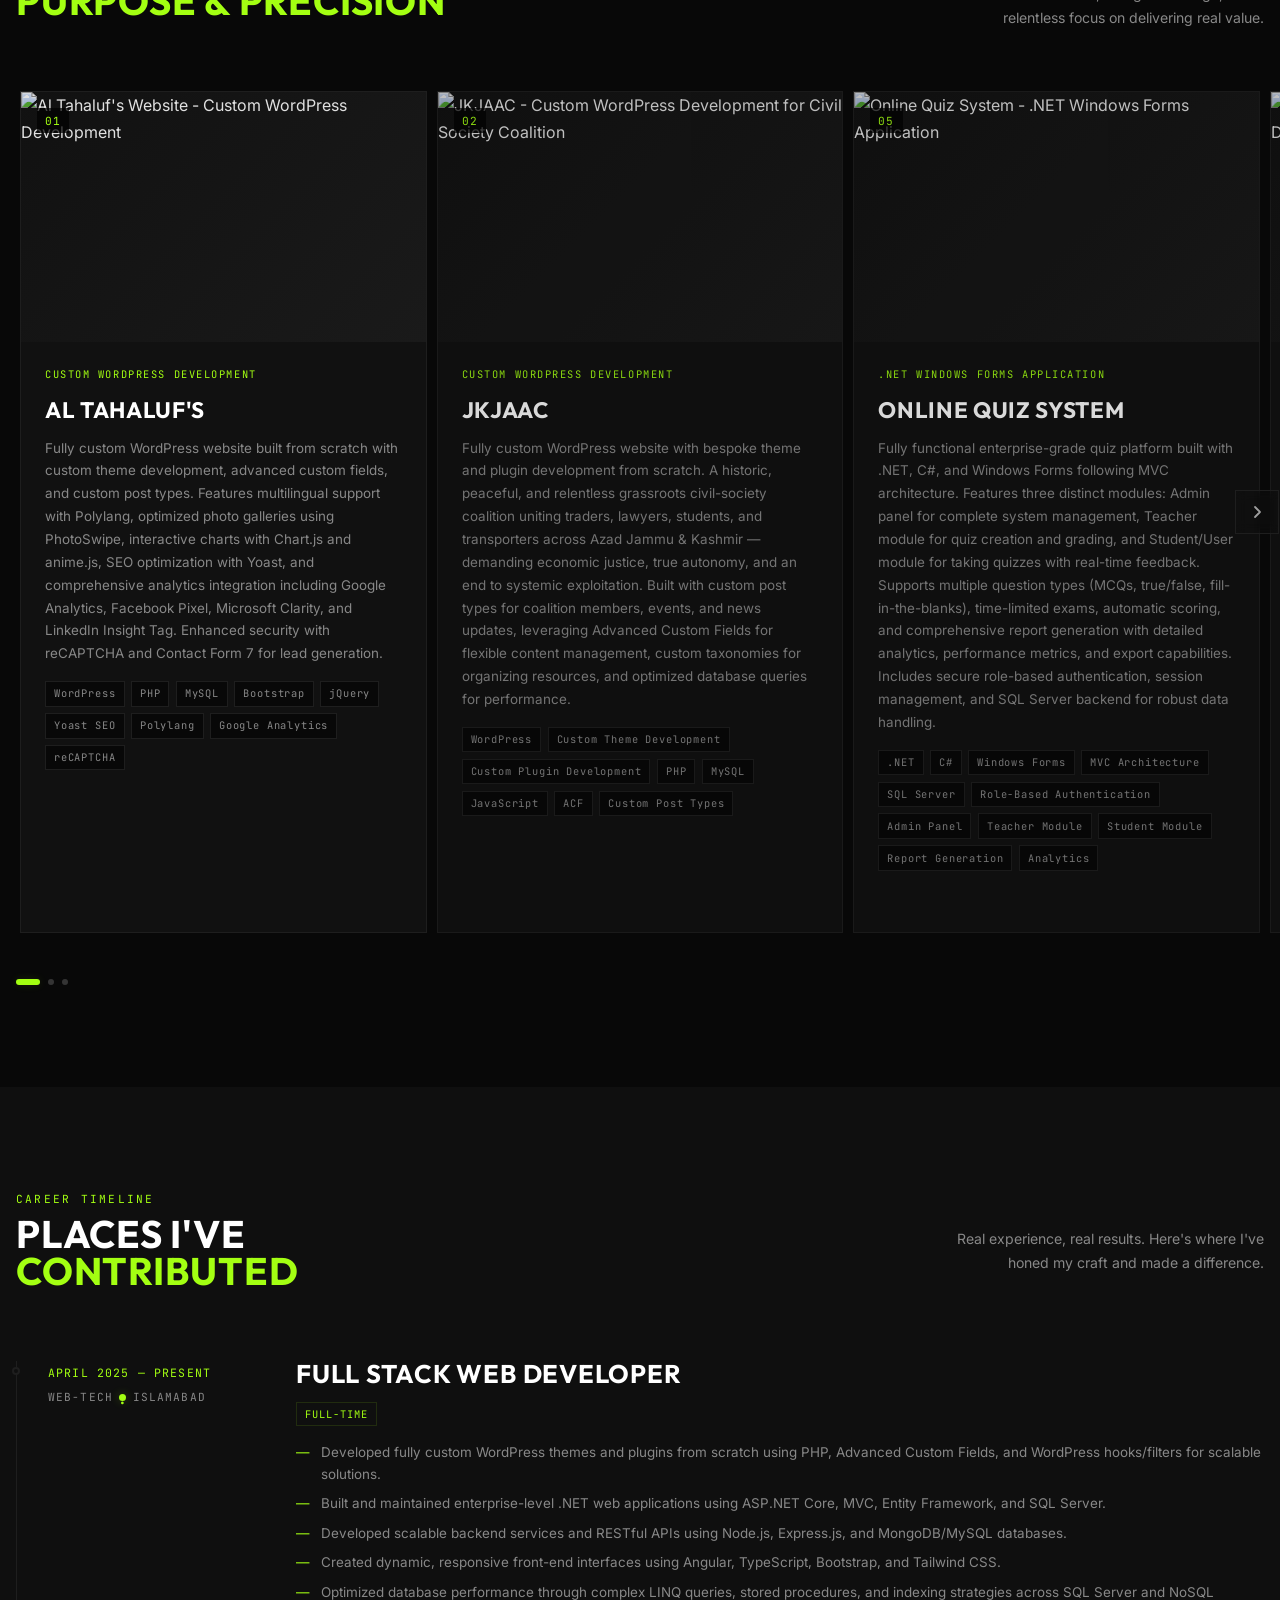
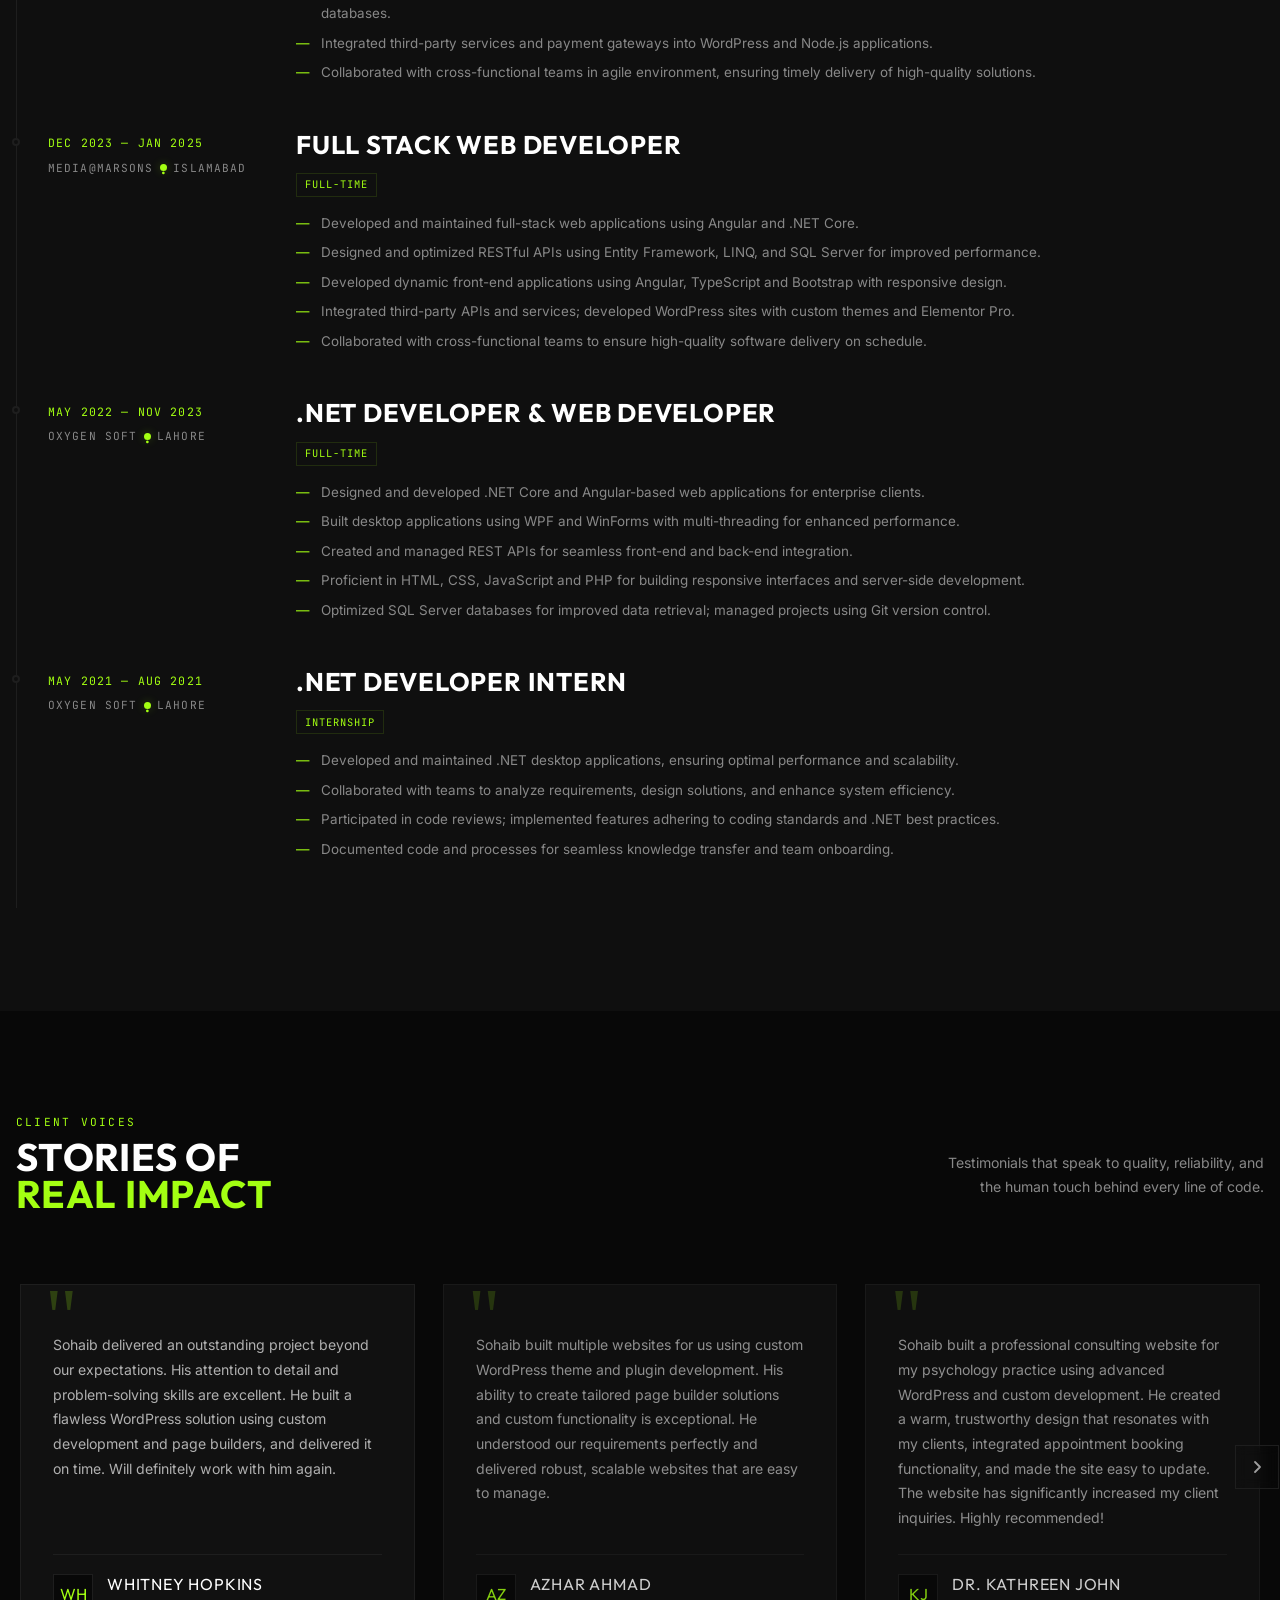
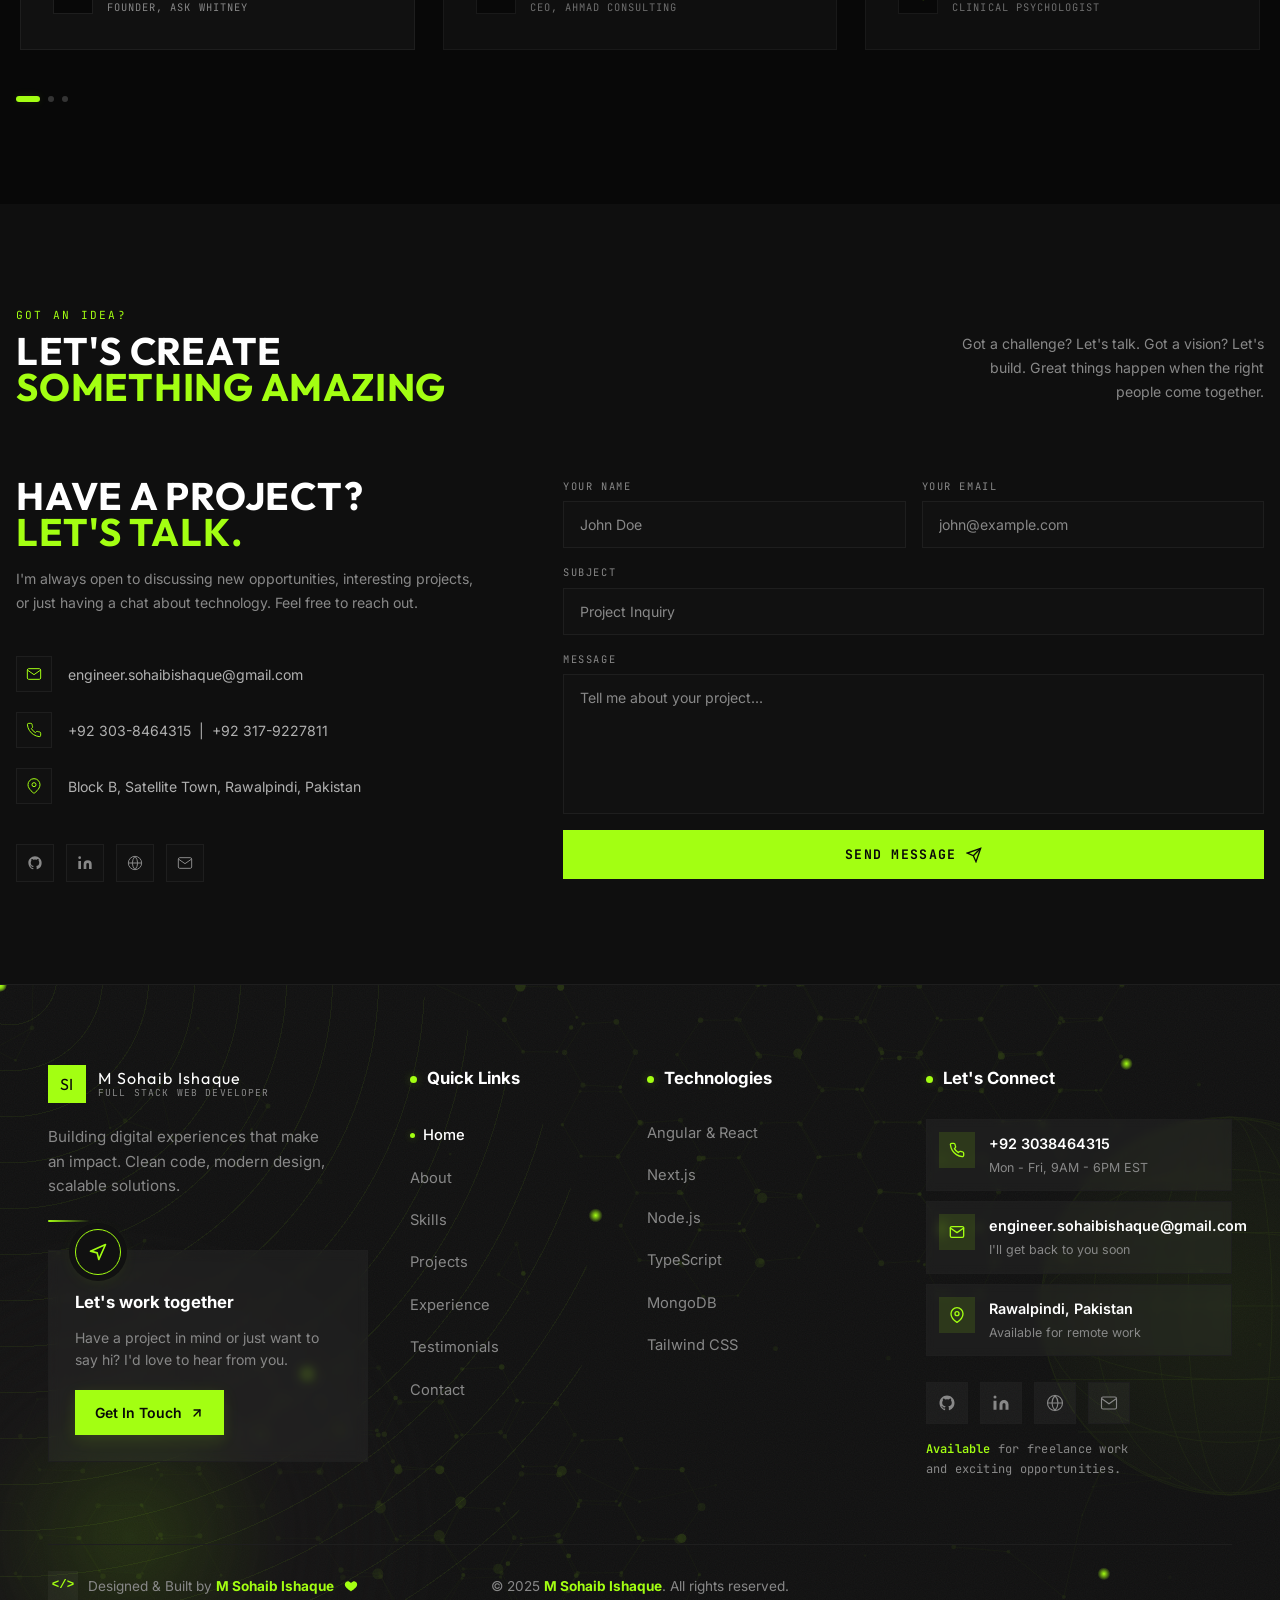
==== commit 3918bc72: "refactor: restructure project data model perf: optimize image URLs with CDN compression - Update all" ====
--- a/index.html
+++ b/index.html
@@ -259,7 +259,7 @@
           <div class="hero-visual">
             <div class="hero-img-wrap">
               <div class="hero-img-bg" aria-hidden="true"></div>
-              <img src="./assets/images/hero-image.png" alt="M Sohaib Ishaque — Full Stack Web Developer" class="hero-img" loading="eager" />
+              <img src="https://res.cloudinary.com/dpx3gst4q/image/upload/v1782291640/hero-image_at3qta.png" alt="M Sohaib Ishaque — Full Stack Web Developer" class="hero-img" loading="eager" />
               <div class="hero-img-accent" aria-hidden="true"></div>
               <div class="hero-name-card" aria-label="Developer info">
                 <h3>M Sohaib <br />Ishaque </h3>
@@ -1460,7 +1460,7 @@
           <div class="projects-grid">
             <article class="project-card reveal" tabindex="0" aria-label="Al Tahaluf's Website project">
               <div class="project-thumb">
-                <img src="./assets/images/banners/al-tahaluf-banner.png" alt="Al Tahaluf's Website - Custom WordPress Development" class="project-thumb-screenshot" loading="lazy" />
+                <img src="https://res.cloudinary.com/dpx3gst4q/image/upload/v1782254073/al-tahaluf-banner_p0ltyp.png" alt="Al Tahaluf's Website - Custom WordPress Development" class="project-thumb-screenshot" loading="lazy" />
                 <div class="project-num-badge">01</div>
                 <div class="project-overlay" aria-hidden="true">
                   <div class="project-overlay-icon">
@@ -1491,7 +1491,7 @@
             </article>
             <article class="project-card reveal" tabindex="0" aria-label="JKJAAC - Civil Society Coalition Website project">
               <div class="project-thumb">
-                <img src="./assets/images/banners/jkjaac-banner.png" alt="JKJAAC - Custom WordPress Development for Civil Society Coalition" class="project-thumb-screenshot" loading="lazy" />
+                <img src="https://res.cloudinary.com/dpx3gst4q/image/upload/v1782254079/jkjaac-banner_aa9qtd.png" alt="JKJAAC - Custom WordPress Development for Civil Society Coalition" class="project-thumb-screenshot" loading="lazy" />
                 <div class="project-num-badge">02</div>
                 <div class="project-overlay" aria-hidden="true">
                   <div class="project-overlay-icon">
@@ -1521,7 +1521,7 @@
             </article>
             <article class="project-card reveal" tabindex="0" aria-label="Online Quiz System project">
               <div class="project-thumb">
-                <img src="./assets/images/banners/bnner-oqs.png" alt="Online Quiz System - .NET Windows Forms Application" class="project-thumb-screenshot" loading="lazy" />
+                <img src="https://res.cloudinary.com/dpx3gst4q/image/upload/v1782254075/bnner-oqs_itk88l.png" alt="Online Quiz System - .NET Windows Forms Application" class="project-thumb-screenshot" loading="lazy" />
                 <div class="project-num-badge">05</div>
                 <div class="project-overlay" aria-hidden="true">
                   <div class="project-overlay-icon">
@@ -1554,7 +1554,7 @@
             </article>
             <article class="project-card reveal" tabindex="0" aria-label="NSRIC Online Education Platform project">
               <div class="project-thumb">
-                <img src="./assets/images/banners/nsric-banner.png" alt="NSRIC Online Education - Custom WordPress Development" class="project-thumb-screenshot" loading="lazy" />
+                <img src="https://res.cloudinary.com/dpx3gst4q/image/upload/v1782254093/nsric-banner_ggseqj.png" alt="NSRIC Online Education - Custom WordPress Development" class="project-thumb-screenshot" loading="lazy" />
                 <div class="project-num-badge">03</div>
                 <div class="project-overlay" aria-hidden="true">
                   <div class="project-overlay-icon">
@@ -1585,7 +1585,7 @@
             </article>
             <article class="project-card reveal" tabindex="0" aria-label="Simplicity Trading Academy WordPress project">
               <div class="project-thumb">
-                <img src="./assets/images/banners/simplicity-banner.png" alt="Simplicity Trading Academy - Custom WordPress Development" class="project-thumb-screenshot" loading="lazy" />
+                <img src="https://res.cloudinary.com/dpx3gst4q/image/upload/v1782254092/simplicity-banner_warjhz.png" alt="Simplicity Trading Academy - Custom WordPress Development" class="project-thumb-screenshot" loading="lazy" />
                 <div class="project-num-badge">04</div>
                 <div class="project-overlay" aria-hidden="true">
                   <div class="project-overlay-icon">
--- a/assets/css/styles.css
+++ b/assets/css/styles.css
@@ -735,6 +735,11 @@
   position: relative;
   width: 420px;
   height: 520px;
+  overflow: hidden;
+}
+.hero-img-wrap.project-image-wrp{
+  width: 600px;
+  height: 400px;  
 }
 
 .hero-img-accent {
@@ -763,14 +768,21 @@
   width: 100%;
   height: 100%;
   object-fit: cover;
+  cursor: pointer;
   object-position: top center;
   clip-path: polygon(0 0, 100% 0, 100% 85%, 85% 100%, 0 100%);
   filter: grayscale(20%);
-  transition: filter var(--transition);
-}
-.hero-img:hover {
+  transition: filter var(--transition),transform var(--transition);
+}
+.pd2-screenshot-thumb .hero-img:hover {
   filter: grayscale(0%);
-}
+  transform: scale(1.2);
+}
+
+.project-image-wrp .hero-img{
+  clip-path: none;
+}
+
 
 .hero-name-card {
   position: absolute;
@@ -1616,6 +1628,709 @@
 .project-card:hover .project-tag {
   border-color: var(--accent-dim);
 }
+
+
+      /* =====================================================
+         PROJECT DETAILS PAGE — ADDITIVE STYLES ONLY
+         Scoped to .project-details-hero and .pd-* classes
+         No modifications to existing rules
+         ===================================================== */
+
+      /* ── Wavy hero background ── */
+      .project-details-hero {
+        padding-top: calc(var(--nav-h) + 2.5rem);
+        padding-bottom: 5rem;
+        background: var(--bg);
+        position: relative;
+        overflow: hidden;
+        border-bottom: 1px solid var(--border);
+      }
+
+      .pdh-wave-bg {
+        position: absolute;
+        inset: 0;
+        pointer-events: none;
+        z-index: 0;
+        opacity: 0.18;
+      }
+
+      .pdh-glow {
+        position: absolute;
+        top: 10%;
+        right: -5%;
+        width: 600px;
+        height: 600px;
+        background: radial-gradient(ellipse, var(--accent-dim) 0%, transparent 70%);
+        pointer-events: none;
+        z-index: 0;
+      }
+
+      .pdh-inner {
+        display: grid;
+        grid-template-columns: 1fr 1.1fr;
+        gap: 3.5rem;
+        align-items: center;
+        position: relative;
+        z-index: 1;
+      }
+
+      /* ── Breadcrumb ── */
+      .pdh-breadcrumb {
+        display: inline-flex;
+        align-items: center;
+        gap: 0.5rem;
+        font-family: var(--font-mono);
+        font-size: 0.68rem;
+        letter-spacing: 0.15em;
+        text-transform: uppercase;
+        color: var(--gray);
+        margin-bottom: 1.75rem;
+        text-decoration: none;
+        transition: color var(--transition);
+      }
+      .pdh-breadcrumb:hover { color: var(--accent); }
+      .pdh-breadcrumb svg { transition: transform var(--transition); }
+      .pdh-breadcrumb:hover svg { transform: translateX(-3px); }
+
+      /* ── Category pill ── */
+      .pdh-cat {
+        display: inline-block;
+        font-family: var(--font-mono);
+        font-size: 0.65rem;
+        letter-spacing: 0.18em;
+        text-transform: uppercase;
+        color: var(--accent);
+        background: var(--accent-dim);
+        border: 1px solid var(--accent);
+        padding: 0.25rem 0.75rem;
+        margin-bottom: 1.25rem;
+        border-radius: 2px;
+      }
+
+      /* ── Hero titles ── */
+      .pdh-title {
+        font-family: var(--font-head);
+        font-size: clamp(3.5rem, 5vw, 6rem);
+        line-height: 0.9;
+        text-transform: uppercase;
+        letter-spacing: 0.01em;
+        margin-bottom: 0.3rem;
+        color: var(--white);
+      }
+      .pdh-subtitle {
+        font-family: var(--font-head);
+        font-size: clamp(1.4rem, 2.5vw, 2.2rem);
+        letter-spacing: 0.06em;
+        text-transform: uppercase;
+        color: var(--white);
+        margin-bottom: 1.25rem;
+      }
+      .pdh-desc {
+        font-size: 0.9rem;
+        color: var(--gray-light);
+        line-height: 1.8;
+        max-width: 440px;
+        margin-bottom: 2rem;
+      }
+
+      /* ── Meta rows ── */
+      .pdh-meta {
+        display: flex;
+        flex-direction: column;
+        gap: 0.7rem;
+        margin-bottom: 2rem;
+      }
+      .pdh-meta-row {
+        display: flex;
+        gap: 3rem;
+        flex-wrap: wrap;
+      }
+      .pdh-meta-item {
+        display: flex;
+        align-items: center;
+        gap: 0.5rem;
+        font-family: var(--font-mono);
+        font-size: 0.72rem;
+        color: var(--gray);
+        letter-spacing: 0.06em;
+      }
+      .pdh-meta-icon {
+        color: var(--accent);
+        flex-shrink: 0;
+        display: flex;
+        align-items: center;
+      }
+      .pdh-meta-item strong {
+        color: var(--white);
+        font-weight: 500;
+      }
+
+      /* ── Action buttons ── */
+      .pdh-btns {
+        display: flex;
+        gap: 0.875rem;
+        flex-wrap: wrap;
+      }
+      .pdh-btn-primary {
+        display: inline-flex;
+        align-items: center;
+        gap: 0.5rem;
+        background: var(--accent);
+        color: var(--bg);
+        font-family: var(--font-mono);
+        font-size: 0.75rem;
+        font-weight: 700;
+        letter-spacing: 0.12em;
+        text-transform: uppercase;
+        padding: 0.75rem 1.5rem;
+        border: none;
+        cursor: pointer;
+        text-decoration: none;
+        transition: var(--transition);
+      }
+      .pdh-btn-primary:hover {
+        transform: translateY(-2px);
+        box-shadow: 0 8px 24px var(--accent-dim);
+      }
+      .pdh-btn-outline {
+        display: inline-flex;
+        align-items: center;
+        gap: 0.5rem;
+        background: transparent;
+        color: var(--white);
+        font-family: var(--font-mono);
+        font-size: 0.75rem;
+        font-weight: 700;
+        letter-spacing: 0.12em;
+        text-transform: uppercase;
+        padding: 0.75rem 1.5rem;
+        border: 1px solid var(--border);
+        cursor: pointer;
+        text-decoration: none;
+        transition: var(--transition);
+      }
+      .pdh-btn-outline:hover {
+        border-color: var(--accent);
+        color: var(--accent);
+        transform: translateY(-2px);
+      }
+
+      /* ── Desktop mockup (right column) ── */
+      .pdh-mockup {
+        position: relative;
+      }
+
+      /* ════════════════════════════════════════════
+         SECTION LAYOUT UTILITY
+         ════════════════════════════════════════════ */
+      .pd2-section {
+        padding: 5rem 0;
+        border-top: 1px solid var(--border);
+      }
+      .pd2-section-dark { background: var(--bg-2); }
+      .pd2-section-black { background: var(--bg); }
+
+      .pd2-label {
+        font-family: var(--font-mono);
+        font-size: 0.65rem;
+        letter-spacing: 0.22em;
+        text-transform: uppercase;
+        color: var(--accent);
+        margin-bottom: 0.6rem;
+        display: flex;
+        align-items: center;
+        gap: 0.5rem;
+      }
+      .pd2-label::before {
+        content: "";
+        display: inline-block;
+        width: 8px;
+        height: 8px;
+        background: var(--accent);
+        flex-shrink: 0;
+      }
+      .pd2-heading {
+        font-family: var(--font-head);
+        font-size: clamp(2.5rem, 3.5vw, 4.5rem);
+        text-transform: uppercase;
+        letter-spacing: 0.03em;
+        color: var(--white);
+        line-height: 1;
+        margin-bottom: 0.5rem;
+      }
+      .pd2-subtext {
+        font-size: 0.88rem;
+        color: var(--gray);
+        max-width: 500px;
+        line-height: 1.7;
+        margin-bottom: 3rem;
+      }
+
+      /* ════════════════════════════════════════════
+         TECH STACK CARDS
+         ════════════════════════════════════════════ */
+      .pd2-tech-grid {
+        display: grid;
+        grid-template-columns: repeat(6, 1fr);
+        gap: 1rem;
+      }
+      @media (max-width: 1024px) { .pd2-tech-grid { grid-template-columns: repeat(3, 1fr); } }
+      @media (max-width: 600px) { .pd2-tech-grid { grid-template-columns: repeat(2, 1fr); } }
+
+      .pd2-tech-card {
+        padding: 1.5rem 1rem;
+        display: flex;
+        flex-direction: column;
+        align-items: center;
+        gap: 0.75rem;
+        background: var(--bg-card-hover);
+        border: 1px solid var(--border);
+        transition: transform var(--transition), box-shadow var(--transition);
+      }
+      .pd2-tech-card:hover {
+        transform: translateY(-4px);
+        box-shadow: var(--sh-accent-sm);
+      }
+      .pd2-tech-card-name {
+        font-family: var(--font-head);
+        font-size: 0.88rem;
+        letter-spacing: 0.06em;
+        text-transform: uppercase;
+        color: var(--white);
+        text-align: center;
+      }
+      .pd2-tech-card-sub {
+        font-family: var(--font-mono);
+        font-size: 0.6rem;
+        color: var(--white);
+        letter-spacing: 0.08em;
+        text-align: center;
+      }
+      .pd2-tech-card-icon {
+        width: 48px;
+        height: 48px;
+        display: flex;
+        align-items: center;
+        justify-content: center;
+        font-size: 2.2rem;
+        border-radius: 10px;
+        flex-shrink: 0;
+      }
+
+      /* ════════════════════════════════════════════
+         KEY FEATURES GRID
+         ════════════════════════════════════════════ */
+      .pd2-features-grid {
+        display: grid;
+        grid-template-columns: repeat(4, 1fr);
+        gap: 0.75rem;
+      }
+      @media (max-width: 900px) { .pd2-features-grid { grid-template-columns: repeat(2, 1fr); } }
+      @media (max-width: 500px) { .pd2-features-grid { grid-template-columns: 1fr; } }
+
+      .pd2-feature-card {
+        background: var(--bg-card);
+        border: 1px solid var(--border);
+        padding: 1.4rem 1.25rem;
+        transition: border-color var(--transition), transform var(--transition);
+      }
+      .pd2-feature-card:hover {
+        border-color: var(--accent-dim);
+        transform: translateY(-3px);
+      }
+      .pd2-feature-icon {
+        width: 36px;
+        height: 36px;
+        background: var(--accent-dim);
+        border: 1px solid var(--accent-dim);
+        display: flex;
+        align-items: center;
+        justify-content: center;
+        color: var(--accent);
+        margin-bottom: 0.85rem;
+        flex-shrink: 0;
+      }
+      .pd2-feature-title {
+        font-family: var(--font-head);
+        font-size: 0.95rem;
+        letter-spacing: 0.06em;
+        text-transform: uppercase;
+        color: var(--white);
+        margin-bottom: 0.45rem;
+      }
+      .pd2-feature-desc {
+        font-size: 0.78rem;
+        color: var(--gray);
+        line-height: 1.65;
+      }
+
+      /* ════════════════════════════════════════════
+         TIMELINE
+         ════════════════════════════════════════════ */
+      .pd2-timeline-wrap {
+        position: relative;
+        padding: 3rem 0 2rem;
+      }
+      .pd2-timeline-track {
+        position: absolute;
+        top: 65px;
+        left: 0;
+        right: 0;
+        height: 2px;
+        background: var(--border);
+        z-index: 0;
+      }
+      .pd2-timeline-fill {
+        position: absolute;
+        top: 0;
+        left: 0;
+        width: 100%;
+        height: 100%;
+        background: var(--accent);
+        transform-origin: left;
+      }
+      .pd2-timeline-grid {
+        display: grid;
+        grid-template-columns: repeat(4, 1fr);
+        gap: 0;
+        position: relative;
+        z-index: 1;
+      }
+      .pd2-tl-node {
+        display: flex;
+        flex-direction: column;
+        align-items: center;
+      }
+      .pd2-tl-icon-wrap {
+        width: 44px;
+        height: 44px;
+        background: var(--accent-dim);
+        border: 2px solid var(--accent);
+        display: flex;
+        align-items: center;
+        justify-content: center;
+        color: var(--accent);
+        margin-bottom: 0.75rem;
+        position: relative;
+        z-index: 2;
+      }
+      .pd2-tl-dot {
+        width: 36px;
+        height: 36px;
+        border-radius: 50%;
+        background: var(--accent);
+        border: 3px solid var(--bg-2);
+        box-shadow: 0 0 0 3px var(--accent), 0 0 16px var(--accent-dim);
+        display: flex;
+        align-items: center;
+        justify-content: center;
+        font-family: var(--font-mono);
+        font-size: 0.7rem;
+        color: var(--bg);
+        font-weight: 700;
+        margin: 0 auto 1.5rem;
+        position: relative;
+        z-index: 2;
+      }
+      .pd2-tl-content {
+        text-align: center;
+        padding: 0 0.75rem;
+      }
+      .pd2-tl-phase {
+        font-family: var(--font-head);
+        font-size: 1rem;
+        letter-spacing: 0.05em;
+        text-transform: uppercase;
+        color: var(--white);
+        margin-bottom: 0.2rem;
+      }
+      .pd2-tl-duration {
+        font-family: var(--font-mono);
+        font-size: 0.62rem;
+        color: var(--accent);
+        letter-spacing: 0.1em;
+        text-transform: uppercase;
+        margin-bottom: 0.5rem;
+      }
+      .pd2-tl-desc {
+        font-size: 0.78rem;
+        color: var(--gray);
+        line-height: 1.6;
+      }
+
+      .pd2-screenshots-wrap {
+        position: relative;
+      }
+      .pd2-screenshots-carousel {
+        display: grid;
+        grid-template-columns: repeat(4, 1fr);
+        gap: 0.75rem;
+        overflow: hidden;
+      }
+      .pd2-screenshot-thumb {
+        background: #141414;
+        border: 1px solid var(--border);
+        overflow: hidden;
+        aspect-ratio: 16/10;
+        position: relative;
+        transition: border-color var(--transition);
+        display: flex;
+        align-items: center;
+        justify-content: center;
+      }
+      .pd2-screenshot-thumb:hover { border-color: var(--accent); }
+      .pd2-screenshot-inner {
+        width: 100%;
+        height: 100%;
+        display: flex;
+        flex-direction: column;
+      }
+      .pd2-metrics-grid {
+        display: grid;
+        grid-template-columns: repeat(4, 1fr);
+        gap: 0;
+        border: 1px solid var(--border);
+      }
+      @media (max-width: 768px) { .pd2-metrics-grid { grid-template-columns: repeat(2, 1fr); } }
+
+      .pd2-metric-item {
+        padding: 2.5rem 2rem;
+        border-right: 1px solid var(--border);
+        display: flex;
+        align-items: center;
+        gap: 1.25rem;
+        transition: background var(--transition);
+      }
+      .pd2-metric-item:last-child { border-right: none; }
+      .pd2-metric-item:nth-child(2n) { border-right: 1px solid var(--border); }
+      @media (max-width: 768px) { .pd2-metric-item:nth-child(2n) { border-right: none; } }
+      .pd2-metric-item:hover { background: var(--accent-dim); }
+      .pd2-metric-icon {
+        width: 48px;
+        height: 48px;
+        color: var(--accent);
+        flex-shrink: 0;
+        display: flex;
+        align-items: center;
+        justify-content: center;
+      }
+      .pd2-metric-icon svg { width: 40px; height: 40px; }
+      .pd2-metric-val {
+        font-family: var(--font-head);
+        font-size: 2.5rem;
+        color: var(--accent);
+        letter-spacing: 0.01em;
+        line-height: 1;
+        margin-bottom: 0.2rem;
+      }
+      .pd2-metric-label {
+        font-family: var(--font-mono);
+        font-size: 0.65rem;
+        color: var(--accent);
+        letter-spacing: 0.12em;
+        text-transform: uppercase;
+        margin-bottom: 0.2rem;
+      }
+      .pd2-metric-desc {
+        font-size: 0.72rem;
+        color: var(--gray);
+      }
+
+      /* ════════════════════════════════════════════
+         OUTCOMES & CHALLENGES
+         ════════════════════════════════════════════ */
+      .pd2-oc-grid {
+        display: grid;
+        grid-template-columns: 1fr 1fr;
+        gap: 0;
+      }
+      @media (max-width: 768px) { .pd2-oc-grid { grid-template-columns: 1fr; } }
+
+      .pd2-oc-col {
+        padding: 4rem 3rem;
+        position: relative;
+        overflow: hidden;
+        min-height: 360px;
+      }
+      .pd2-oc-col:first-child {
+        background: var(--bg);
+        border-right: 1px solid var(--border);
+      }
+      .pd2-oc-col:last-child {
+        background: var(--bg-2);
+      }
+      .pd2-oc-label {
+        font-family: var(--font-mono);
+        font-size: 0.65rem;
+        letter-spacing: 0.22em;
+        text-transform: uppercase;
+        color: var(--accent);
+        margin-bottom: 0.5rem;
+        display: flex;
+        align-items: center;
+        gap: 0.4rem;
+      }
+      .pd2-oc-label::before {
+        content: "";
+        display: inline-block;
+        width: 6px;
+        height: 6px;
+        background: var(--accent);
+      }
+      .pd2-oc-heading {
+        font-family: var(--font-head);
+        font-size: clamp(2rem, 3vw, 3.5rem);
+        text-transform: uppercase;
+        letter-spacing: 0.03em;
+        color: var(--white);
+        margin-bottom: 2rem;
+      }
+      .pd2-oc-list {
+        display: flex;
+        flex-direction: column;
+        gap: 0.85rem;
+        position: relative;
+        z-index: 1;
+      }
+      .pd2-oc-item {
+        display: flex;
+        align-items: flex-start;
+        gap: 0.75rem;
+        font-size: 0.86rem;
+        color: var(--gray-light);
+        line-height: 1.5;
+      }
+      .pd2-oc-item-icon {
+        color: var(--accent);
+        flex-shrink: 0;
+        margin-top: 1px;
+        display: flex;
+        align-items: center;
+      }
+      /* Background geo shapes */
+      .pd2-oc-geo {
+        position: absolute;
+        bottom: 1rem;
+        right: 1rem;
+        pointer-events: none;
+        z-index: 0;
+        opacity: 0.15;
+      }
+
+      /* ════════════════════════════════════════════
+         PROJECT NAVIGATION (prev/next)
+         ════════════════════════════════════════════ */
+      .pd2-proj-nav {
+        background: var(--bg-card);
+        border-top: 1px solid var(--border);
+        padding: 2rem 0;
+      }
+      .pd2-proj-nav-inner {
+        display: grid;
+        grid-template-columns: 1fr auto 1fr;
+        align-items: center;
+        gap: 1rem;
+      }
+      .pd2-proj-nav-side {
+        display: flex;
+        align-items: center;
+        gap: 1rem;
+        text-decoration: none;
+        transition: opacity var(--transition);
+        min-width: 0;
+      }
+      .pd2-proj-nav-side:hover { opacity: 0.75; }
+      .pd2-proj-nav-side.right {
+        flex-direction: row-reverse;
+        text-align: right;
+      }
+      .pd2-proj-nav-arrow {
+        width: 38px;
+        height: 38px;
+        border: 1px solid var(--border);
+        display: flex;
+        align-items: center;
+        justify-content: center;
+        color: var(--white);
+        flex-shrink: 0;
+        transition: var(--transition);
+      }
+      .pd2-proj-nav-side:hover .pd2-proj-nav-arrow {
+        background: var(--accent);
+        color: var(--bg);
+        border-color: var(--accent);
+      }
+      .pd2-proj-nav-thumb {
+        width: 64px;
+        height: 44px;
+        background: var(--bg-2);
+        border: 1px solid var(--border);
+        overflow: hidden;
+        flex-shrink: 0;
+        display: flex;
+        align-items: center;
+        justify-content: center;
+      }
+      .pd2-proj-nav-thumb-inner {
+        width: 100%;
+        height: 100%;
+        display: flex;
+        align-items: center;
+        justify-content: center;
+        background: #0d0d0d;
+        font-family: var(--font-mono);
+        font-size: 0.5rem;
+        color: #333;
+        letter-spacing: 0.05em;
+      }
+      .pd2-proj-nav-label {
+        font-family: var(--font-mono);
+        font-size: 0.6rem;
+        color: var(--gray);
+        letter-spacing: 0.12em;
+        text-transform: uppercase;
+        margin-bottom: 0.2rem;
+      }
+      .pd2-proj-nav-title {
+        font-family: var(--font-head);
+        font-size: 1.1rem;
+        letter-spacing: 0.05em;
+        text-transform: uppercase;
+        color: var(--white);
+        white-space: nowrap;
+        overflow: hidden;
+        text-overflow: ellipsis;
+      }
+      .pd2-proj-nav-sub {
+        font-family: var(--font-mono);
+        font-size: 0.6rem;
+        color: var(--gray);
+        letter-spacing: 0.08em;
+      }
+      .pd2-proj-nav-center {
+        display: flex;
+        flex-direction: column;
+        align-items: center;
+        gap: 0.4rem;
+        cursor: pointer;
+        padding: 0.5rem 1rem;
+        border: 1px solid var(--border);
+        transition: var(--transition);
+        text-decoration: none;
+      }
+      .pd2-proj-nav-center:hover { border-color: var(--accent); }
+      .pd2-proj-nav-grid {
+        display: grid;
+        grid-template-columns: repeat(3, 5px);
+        gap: 3px;
+      }
+      .pd2-proj-nav-grid-dot {
+        width: 5px;
+        height: 5px;
+        background: var(--gray);
+        border-radius: 50%;
+      }
+      .pd2-proj-nav-center:hover .pd2-proj-nav-grid-dot { background: var(--accent); }
 
 #experience {
   padding: 7rem 0;
@@ -3924,7 +4639,7 @@
 
 .pg-thumb {
   width: 100%;
-  height: 180px;
+  height: 230px;
   position: relative;
   overflow: hidden;
   background: #111;
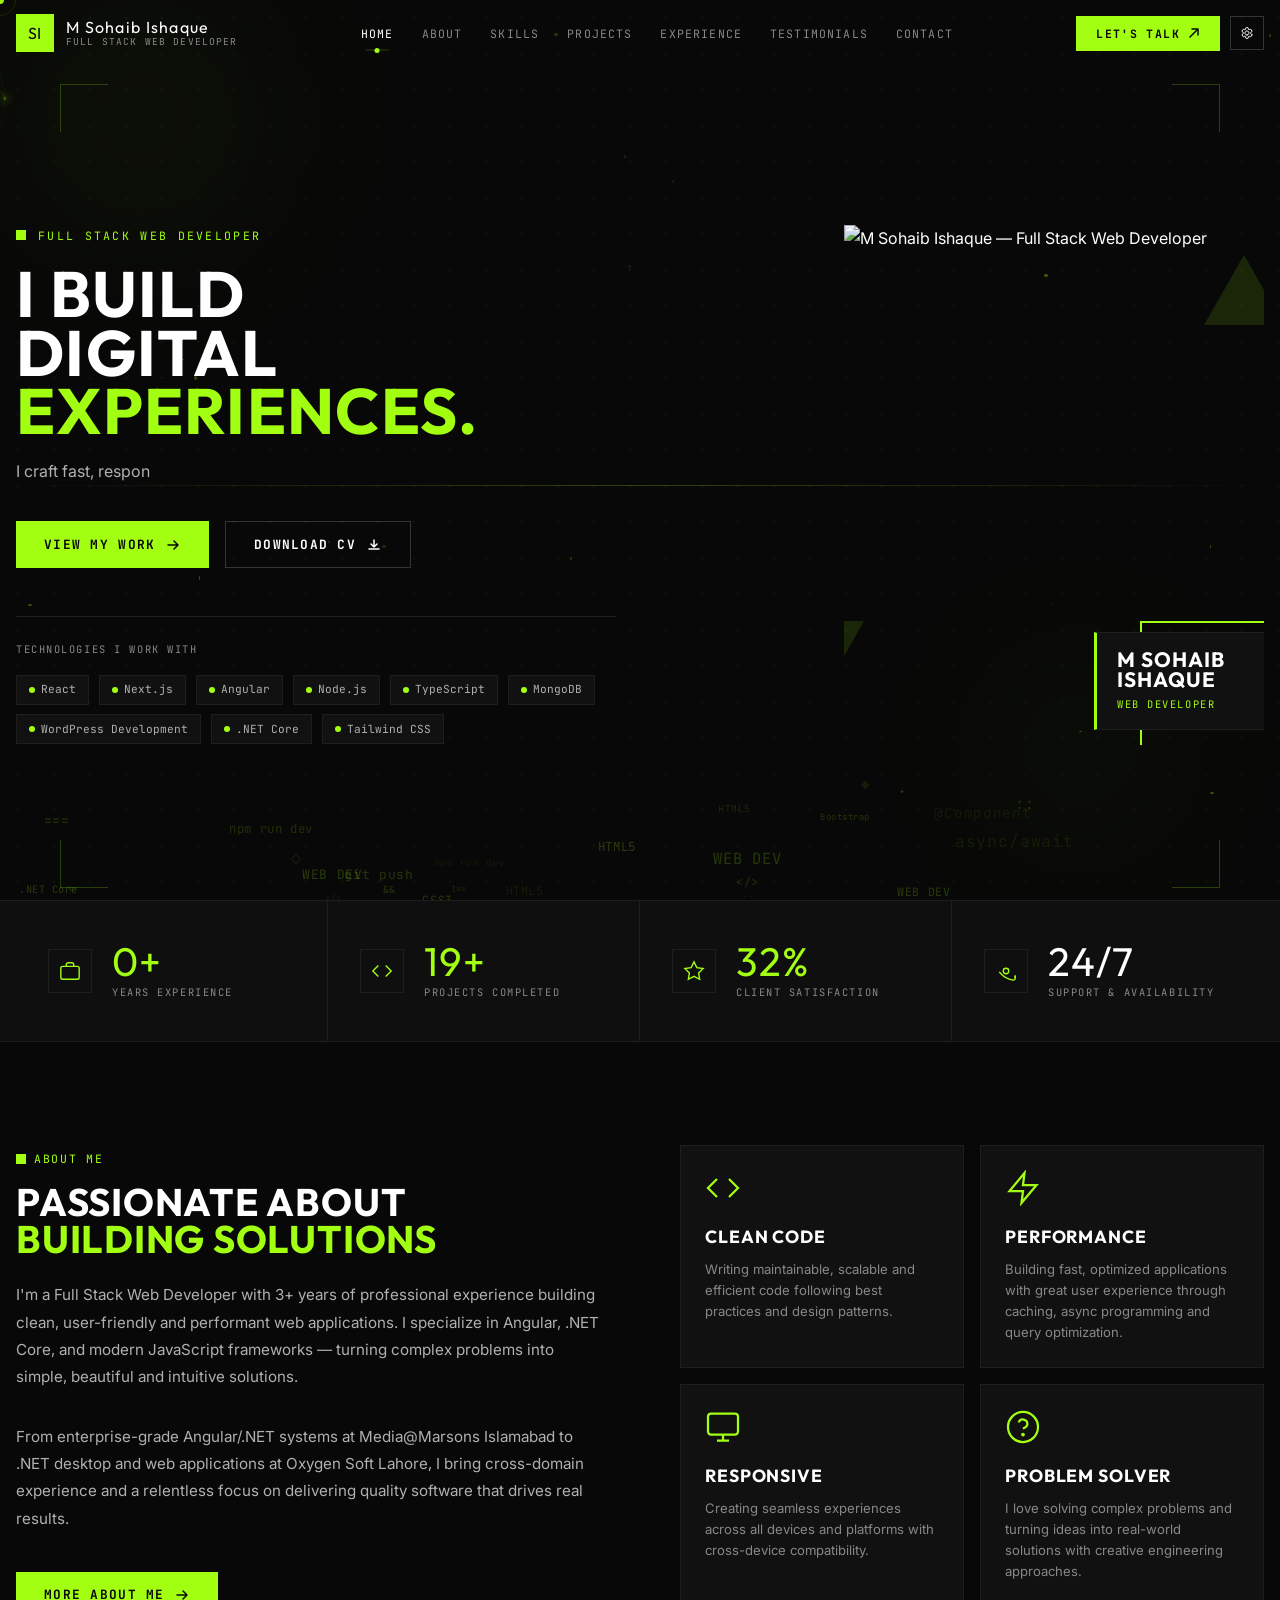
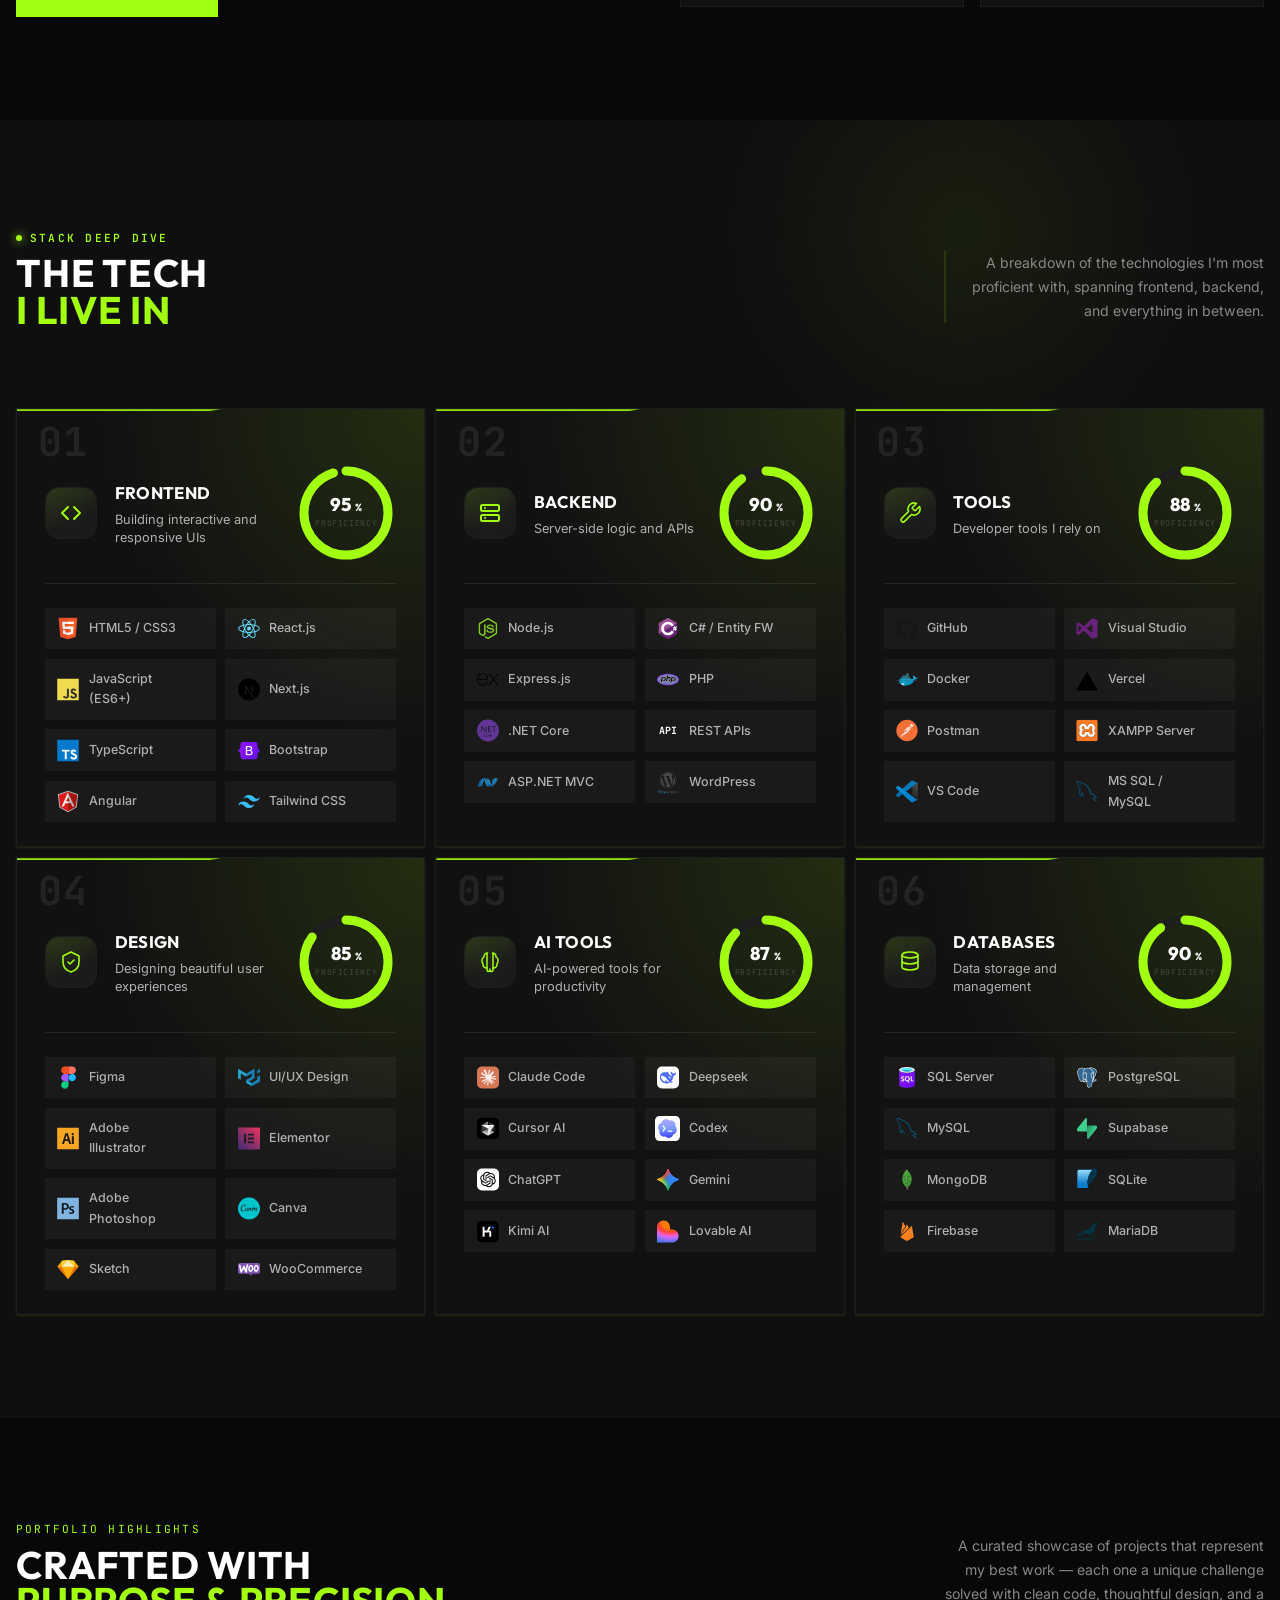
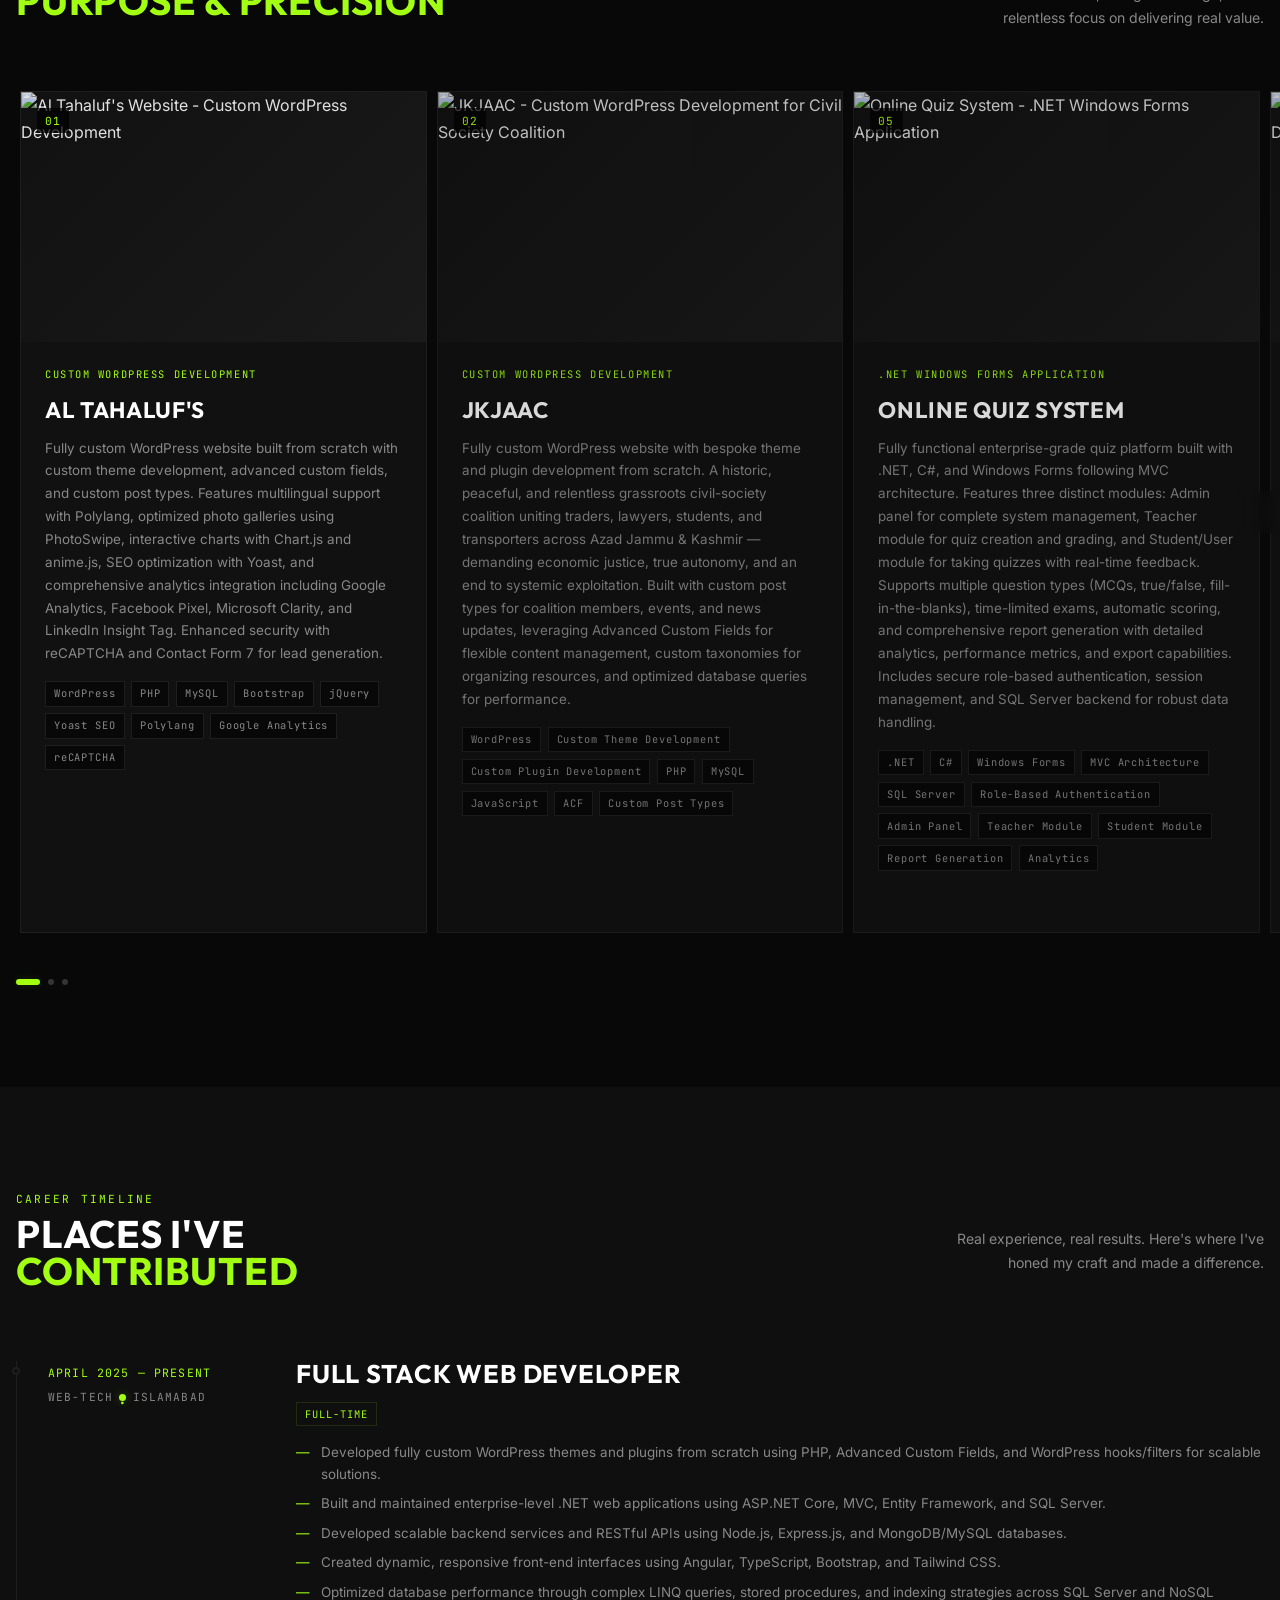
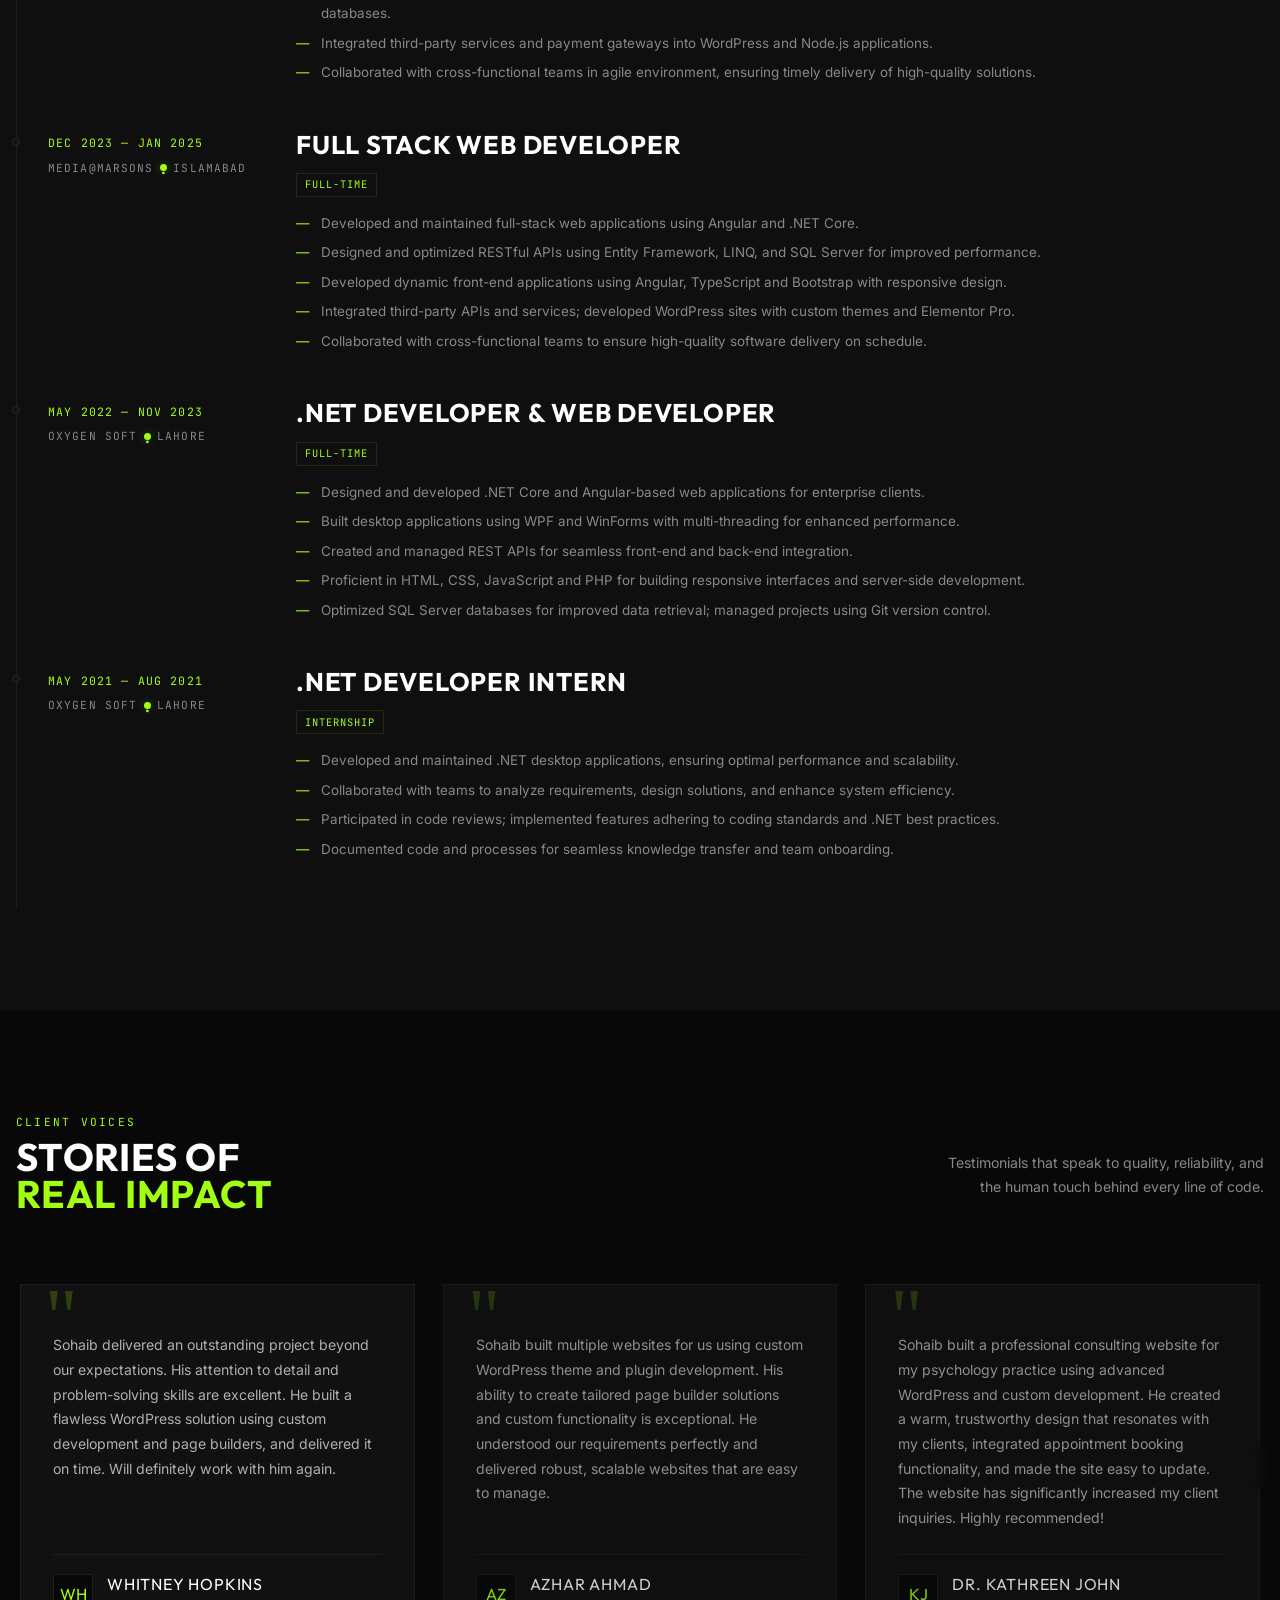
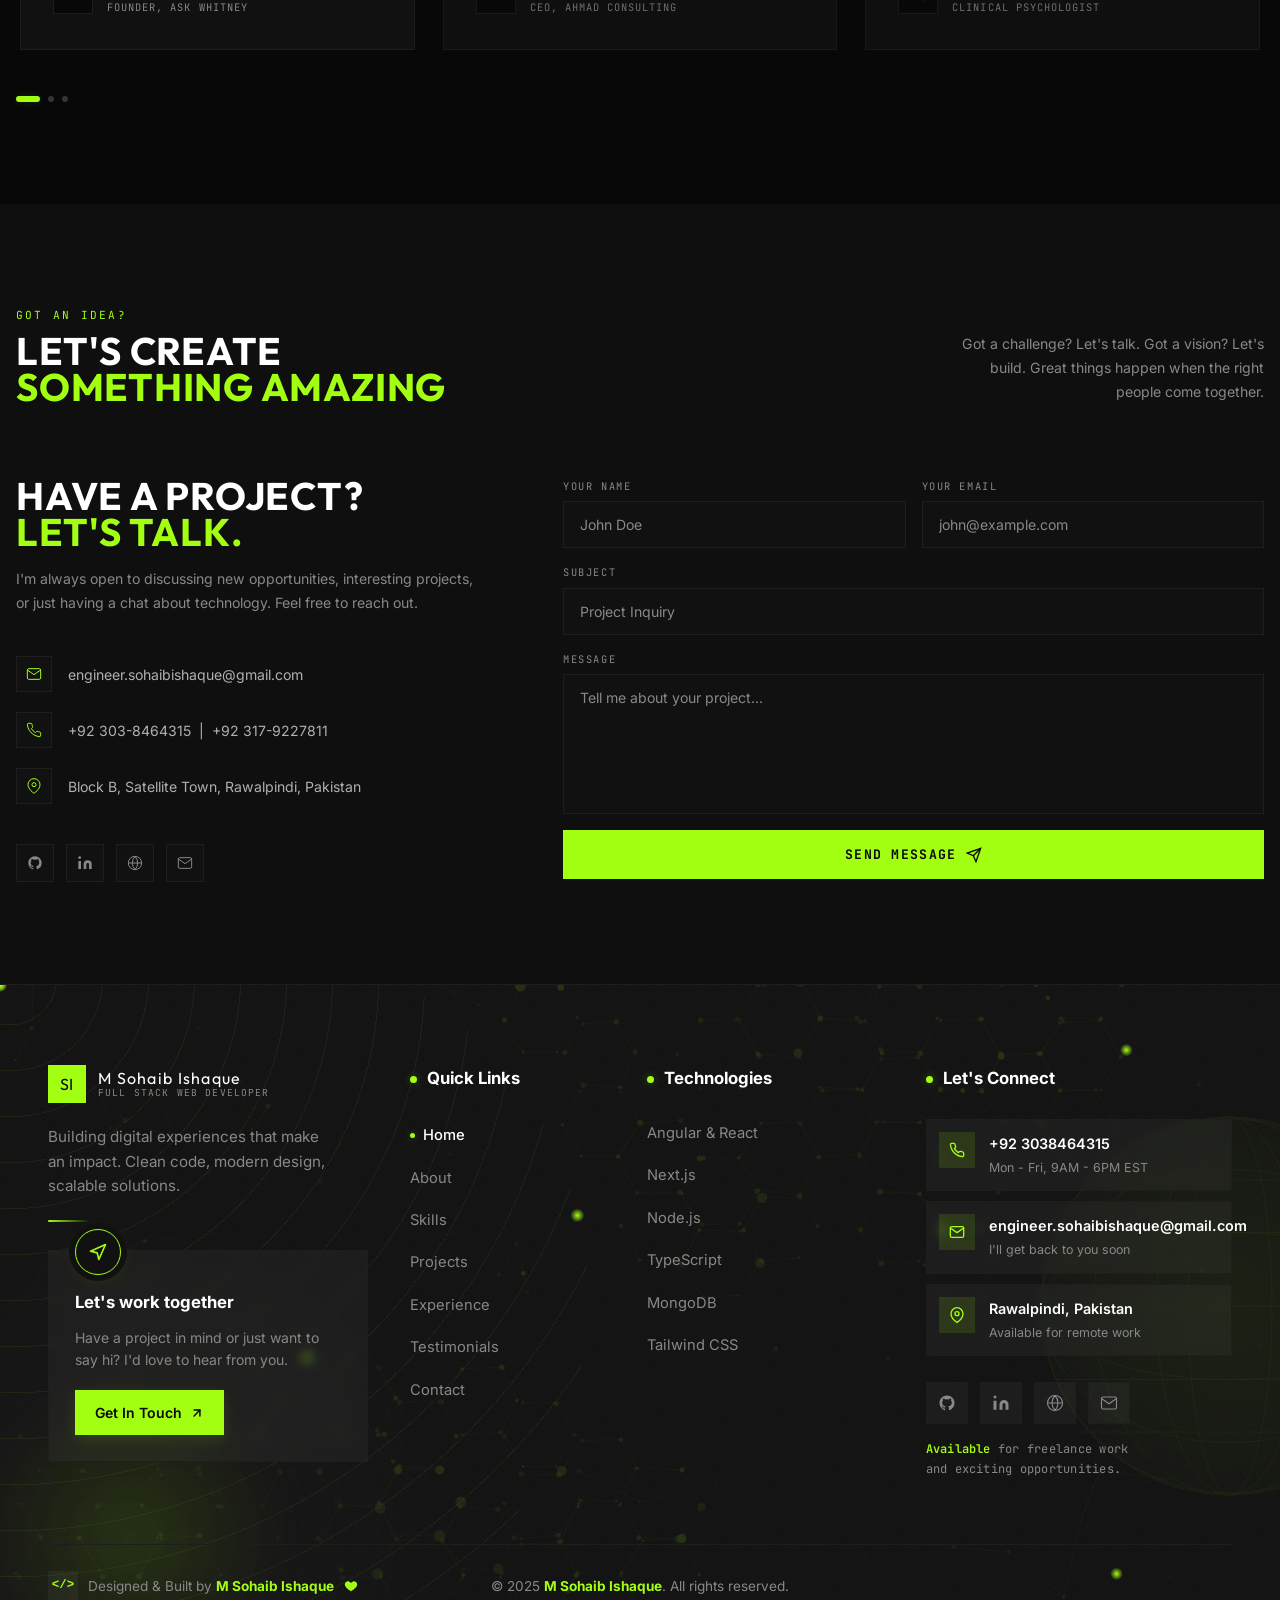
==== commit 9d9ee4e5: "feat(projects): update portfolio with latest work - Add 3 new projects with screenshots and descript" ====
--- a/index.html
+++ b/index.html
@@ -2096,7 +2096,7 @@
                 </a>
               </li>
               <li>
-                <a href="https://sohaibishaque.com" class="social-icon" aria-label="Website" target="_blank" rel="noopener noreferrer">
+                <a href="https://sohaibishaque.vercel.app/" class="social-icon" aria-label="Website" target="_blank" rel="noopener noreferrer">
                   <svg width="18" height="18" viewBox="0 0 24 24" fill="none" stroke="currentColor" stroke-width="1.5">
                     <circle cx="12" cy="12" r="10" />
                     <path d="M2 12h20M12 2a15.3 15.3 0 0 1 4 10 15.3 15.3 0 0 1-4 10 15.3 15.3 0 0 1-4-10 15.3 15.3 0 0 1 4-10z" />
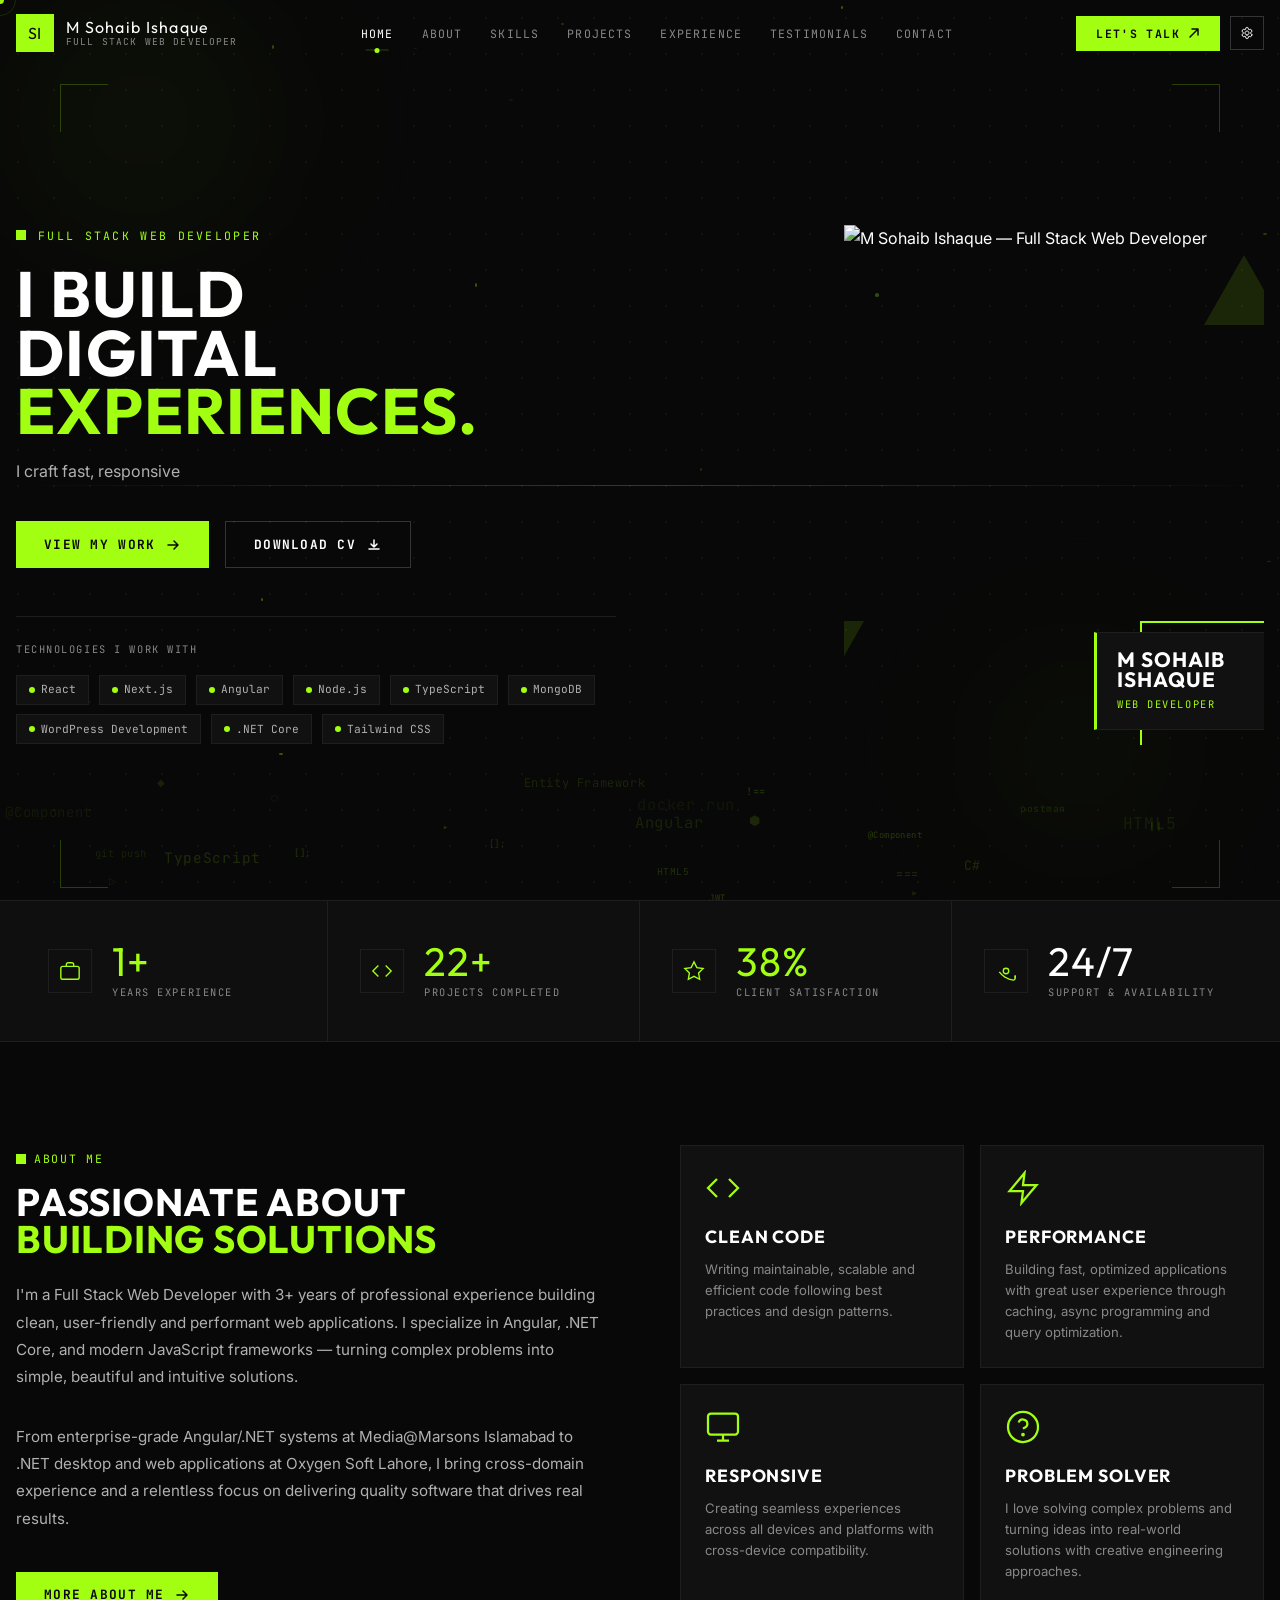
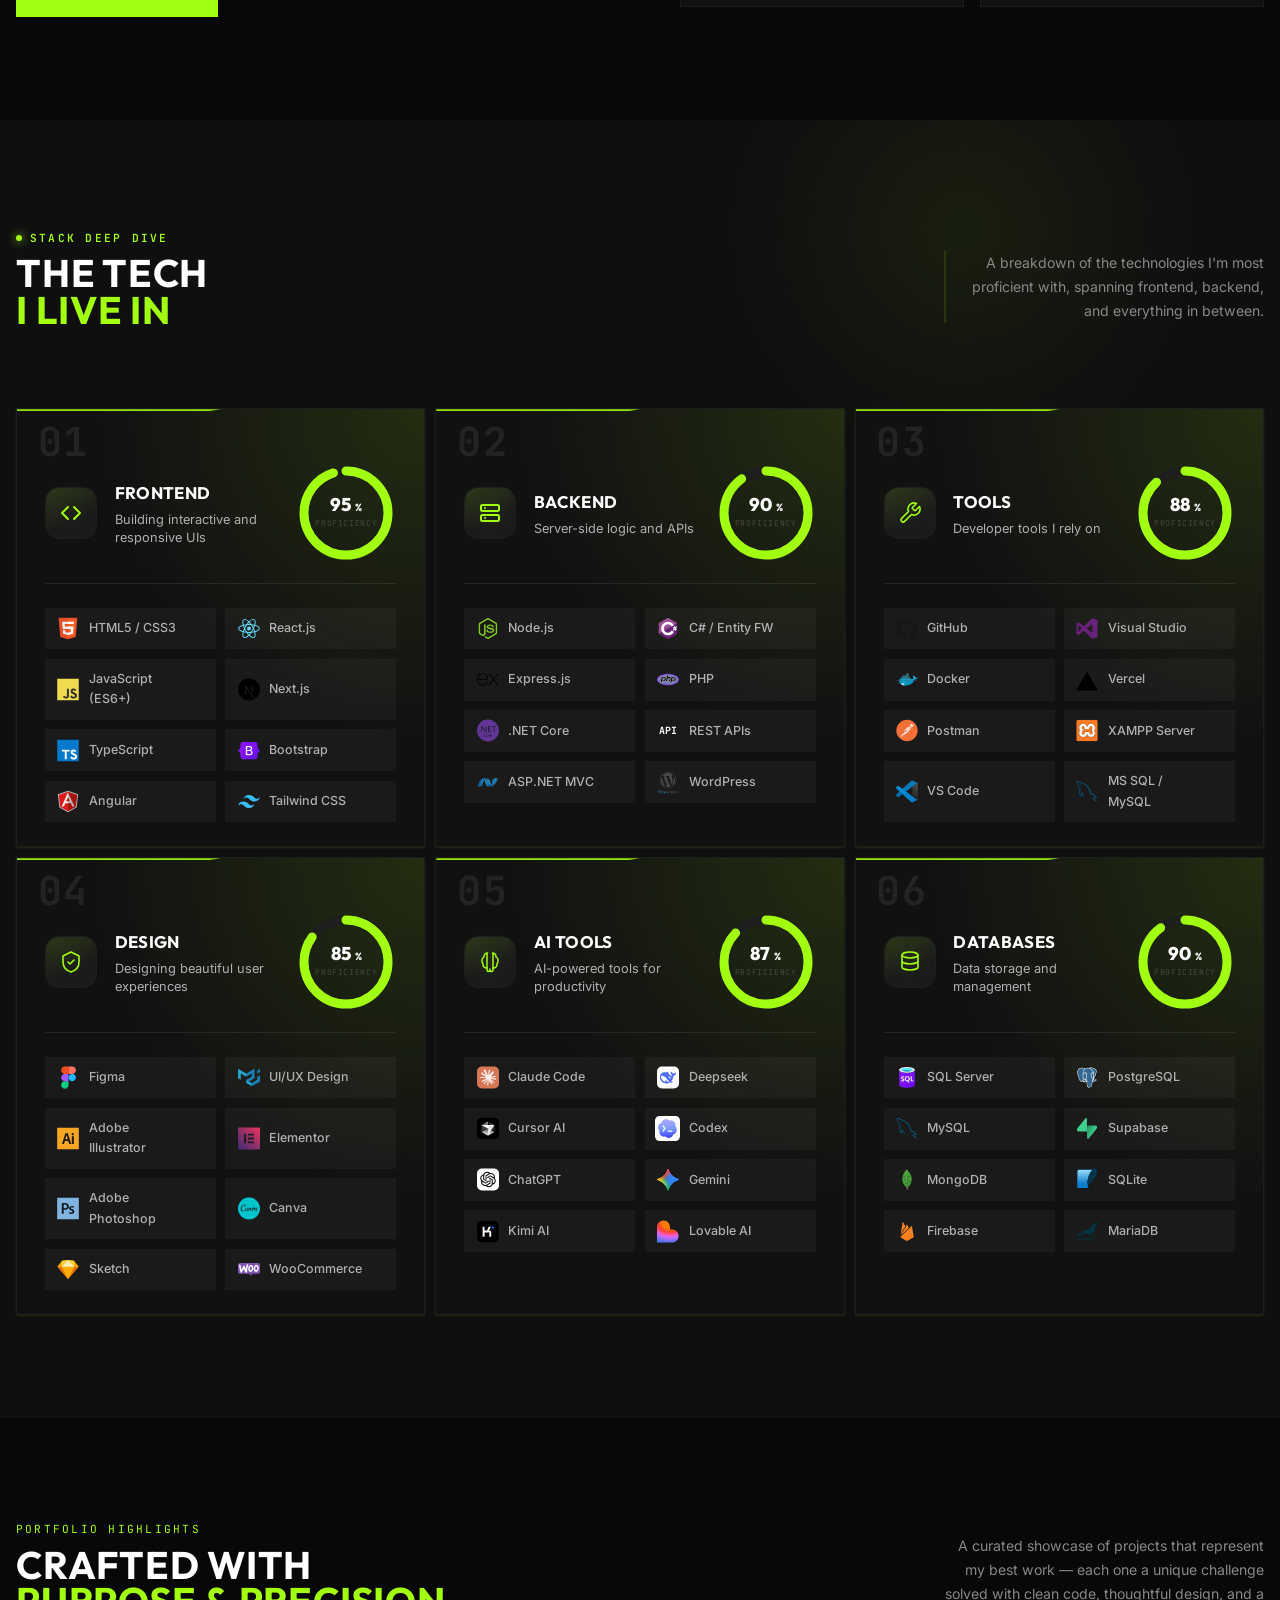
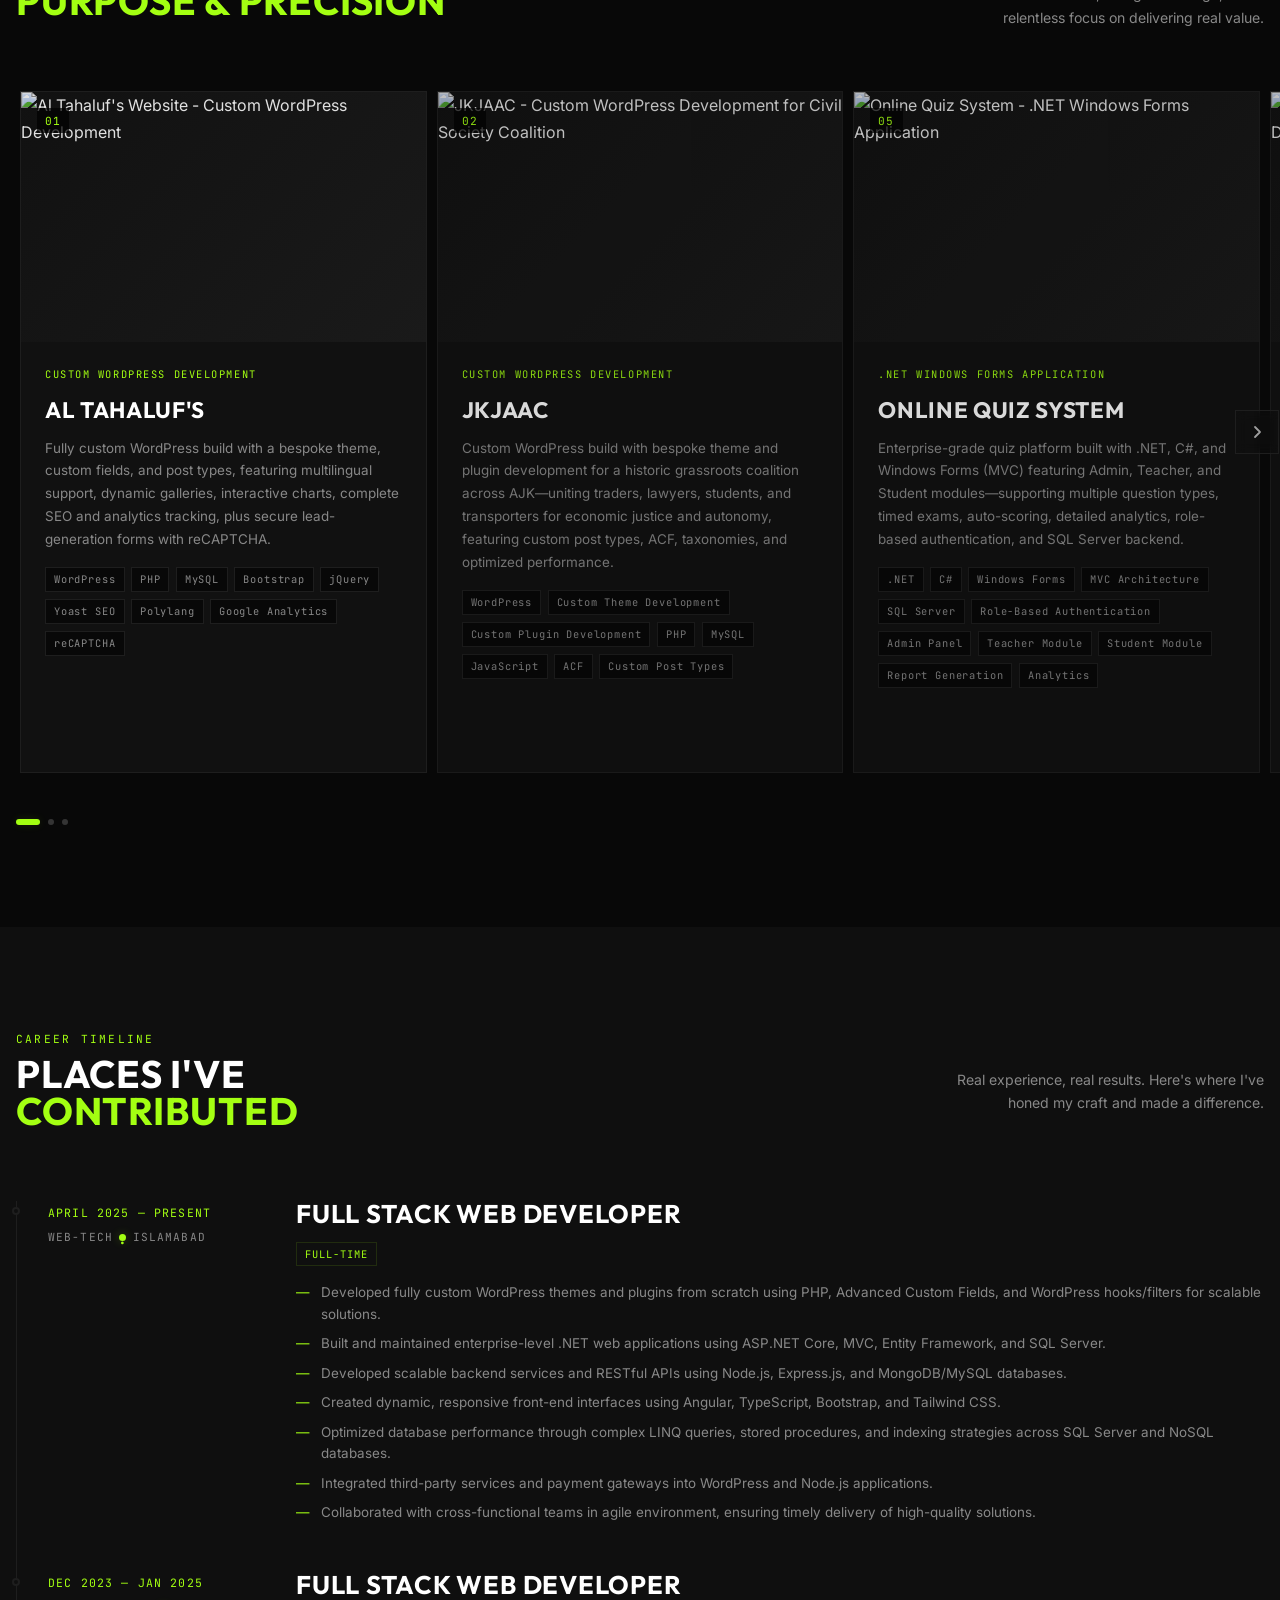
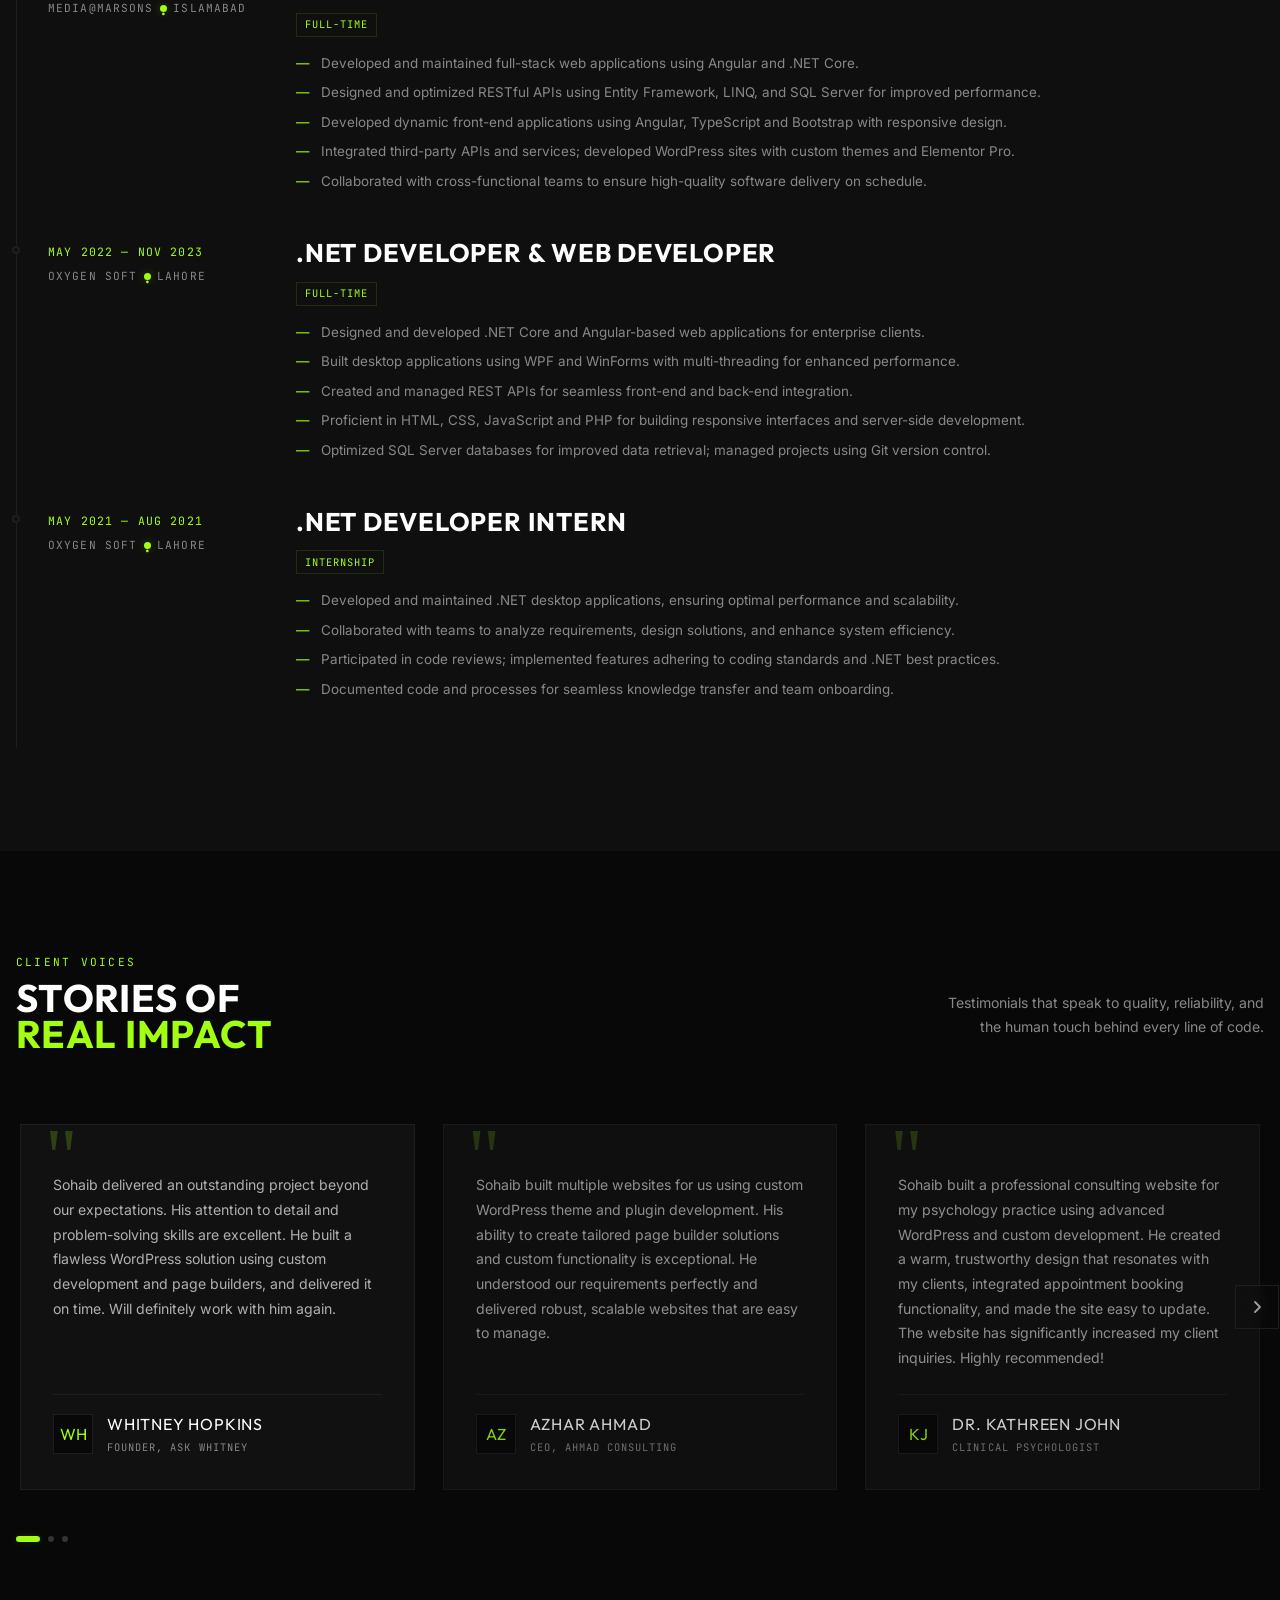
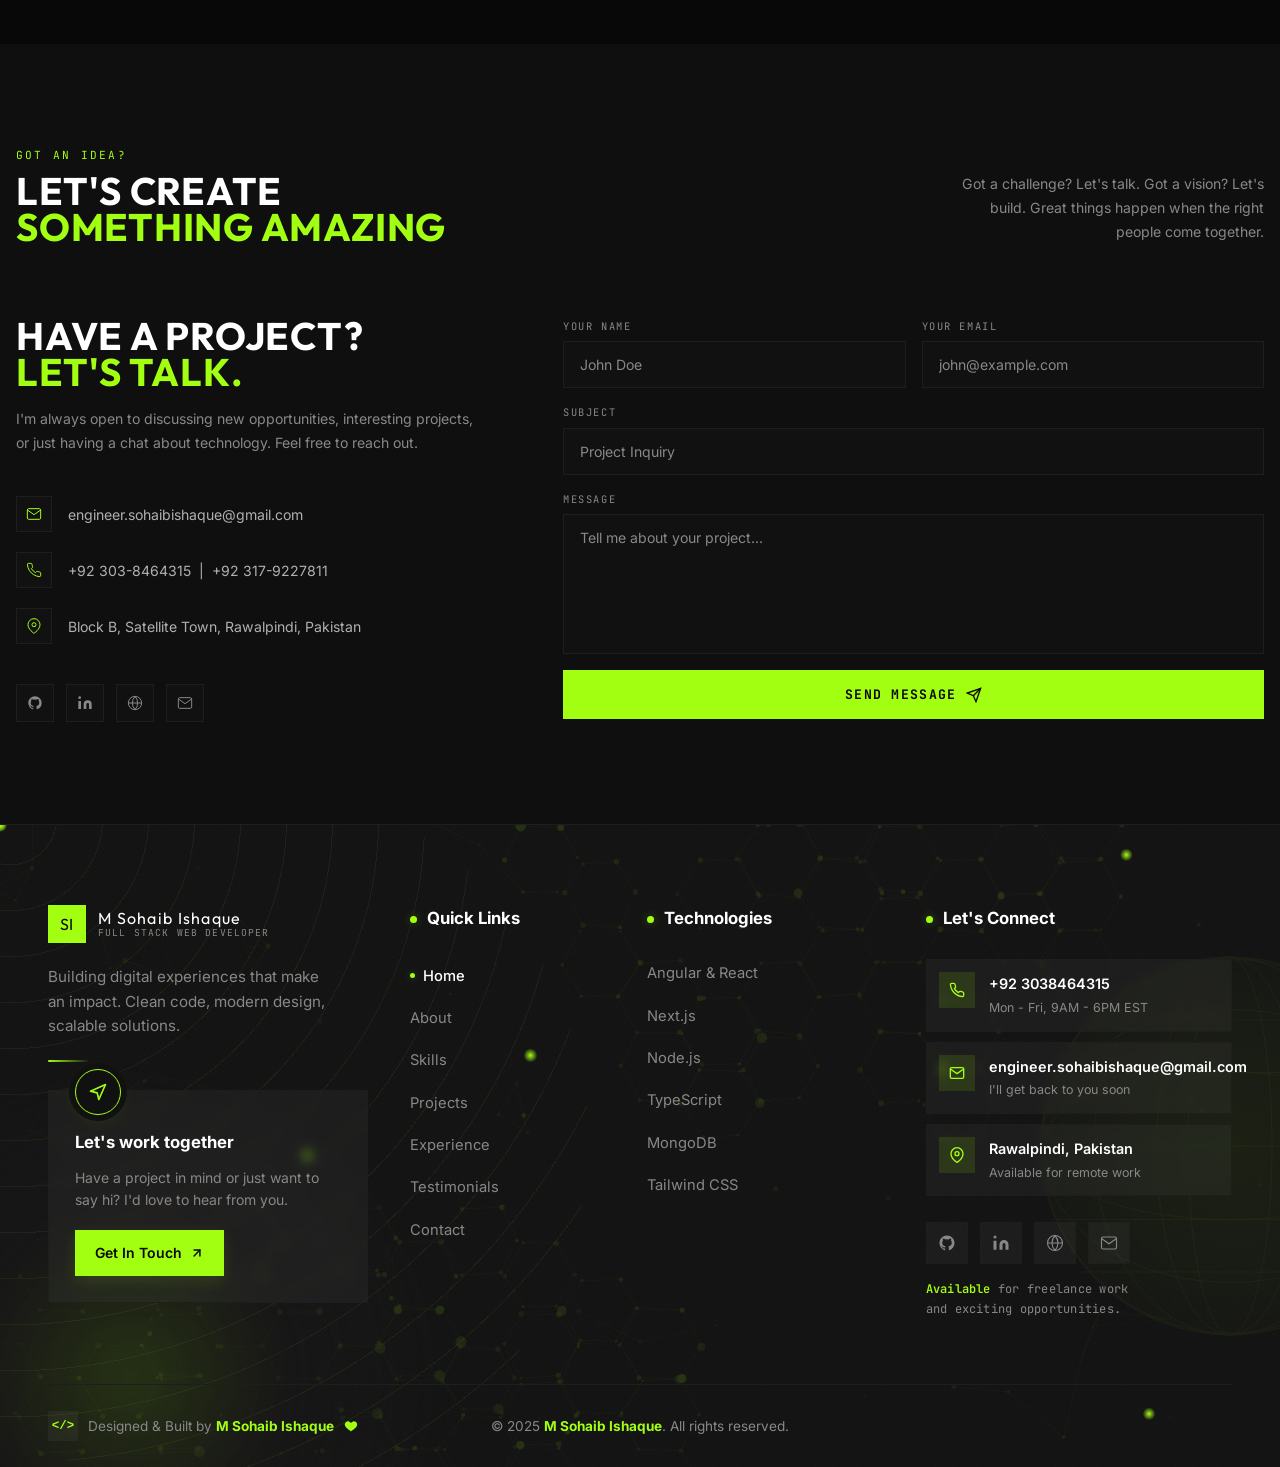
==== commit 198dbb8b: "feat: fully custom WordPress platform with flexible content management (ACF + Elementor Pro), subscr" ====
--- a/index.html
+++ b/index.html
@@ -1475,7 +1475,7 @@
               <div class="project-body">
                 <p class="project-category">Custom WordPress Development</p>
                 <h3 class="project-name">Al Tahaluf's</h3>
-                <p class="project-desc">Fully custom WordPress website built from scratch with custom theme development, advanced custom fields, and custom post types. Features multilingual support with Polylang, optimized photo galleries using PhotoSwipe, interactive charts with Chart.js and anime.js, SEO optimization with Yoast, and comprehensive analytics integration including Google Analytics, Facebook Pixel, Microsoft Clarity, and LinkedIn Insight Tag. Enhanced security with reCAPTCHA and Contact Form 7 for lead generation.</p>
+                <p class="project-desc">Fully custom WordPress build with a bespoke theme, custom fields, and post types, featuring multilingual support, dynamic galleries, interactive charts, complete SEO and analytics tracking, plus secure lead-generation forms with reCAPTCHA.</p>
                 <div class="project-tags">
                   <span class="project-tag">WordPress</span>
                   <span class="project-tag">PHP</span>
@@ -1506,7 +1506,7 @@
               <div class="project-body">
                 <p class="project-category">Custom WordPress Development</p>
                 <h3 class="project-name">JKJAAC</h3>
-                <p class="project-desc">Fully custom WordPress website with bespoke theme and plugin development from scratch. A historic, peaceful, and relentless grassroots civil-society coalition uniting traders, lawyers, students, and transporters across Azad Jammu & Kashmir — demanding economic justice, true autonomy, and an end to systemic exploitation. Built with custom post types for coalition members, events, and news updates, leveraging Advanced Custom Fields for flexible content management, custom taxonomies for organizing resources, and optimized database queries for performance.</p>
+                <p class="project-desc">Custom WordPress build with bespoke theme and plugin development for a historic grassroots coalition across AJK—uniting traders, lawyers, students, and transporters for economic justice and autonomy, featuring custom post types, ACF, taxonomies, and optimized performance.</p>
                 <div class="project-tags">
                   <span class="project-tag">WordPress</span>
                   <span class="project-tag">Custom Theme Development</span>
@@ -1536,7 +1536,7 @@
               <div class="project-body">
                 <p class="project-category">.NET Windows Forms Application</p>
                 <h3 class="project-name">Online Quiz System</h3>
-                <p class="project-desc">Fully functional enterprise-grade quiz platform built with .NET, C#, and Windows Forms following MVC architecture. Features three distinct modules: Admin panel for complete system management, Teacher module for quiz creation and grading, and Student/User module for taking quizzes with real-time feedback. Supports multiple question types (MCQs, true/false, fill-in-the-blanks), time-limited exams, automatic scoring, and comprehensive report generation with detailed analytics, performance metrics, and export capabilities. Includes secure role-based authentication, session management, and SQL Server backend for robust data handling.</p>
+                <p class="project-desc">Enterprise-grade quiz platform built with .NET, C#, and Windows Forms (MVC) featuring Admin, Teacher, and Student modules—supporting multiple question types, timed exams, auto-scoring, detailed analytics, role-based authentication, and SQL Server backend.</p>
                 <div class="project-tags">
                   <span class="project-tag">.NET</span>
                   <span class="project-tag">C#</span>
@@ -1569,7 +1569,7 @@
               <div class="project-body">
                 <p class="project-category">Custom WordPress Development</p>
                 <h3 class="project-name">NSRIC Online Education</h3>
-                <p class="project-desc">Fully custom WordPress website developed for Nature Science Research and Innovation Centre. Built with custom theme architecture and integrated with Elementor Pro page builder for flexible content management. Features comprehensive online course listings with custom post types, visa consultancy modules, conference management system with registration workflows, dual-timezone clock for international students, interactive student portals with role-based access, and real-time live announcement ticker. Enhanced with custom plugins for specialized functionality and optimized for educational institution requirements.</p>
+                <p class="project-desc">Bespoke WordPress solution for an educational research centre, offering custom post types for courses, visa modules, conference registration workflows, international timezone support, role-based student portals, real-time ticker, and Elementor Pro for flexible content management.</p>
                 <div class="project-tags">
                   <span class="project-tag">WordPress</span>
                   <span class="project-tag">Custom Theme Development</span>
@@ -1600,7 +1600,7 @@
               <div class="project-body">
                 <p class="project-category">Custom WordPress Development</p>
                 <h3 class="project-name">Simplicity Trading Academy</h3>
-                <p class="project-desc">Fully custom WordPress website developed with Advanced Custom Fields (ACF) for flexible content management and custom post types for courses, membership plans, and instructor profiles. Built with Elementor Pro page builder for dynamic layouts and integrated with WooCommerce for subscription-based membership tiers with 7-day free trial. Features custom meta fields for course pricing, duration, and skill levels, embedded video tutorials, interactive FAQ section with accordion functionality, optimized contact forms for lead generation, and a dark-themed responsive layout designed for high conversion rates and user engagement.</p>
+                <p class="project-desc">Custom WordPress site with ACF, custom post types (courses, memberships, instructors), and Elementor Pro—integrated with WooCommerce for subscription tiers and 7-day trials, featuring video tutorials, interactive FAQs, lead-gen forms, and a dark responsive design for high engagement.</p>
                 <div class="project-tags">
                   <span class="project-tag">WordPress</span>
                   <span class="project-tag">Custom Theme Development</span>
--- a/assets/css/styles.css
+++ b/assets/css/styles.css
@@ -737,9 +737,9 @@
   height: 520px;
   overflow: hidden;
 }
-.hero-img-wrap.project-image-wrp{
-  width: 600px;
-  height: 400px;  
+.hero-img-wrap.project-image-wrp {
+  width: 100%;
+  height: 370px;
 }
 
 .hero-img-accent {
@@ -772,17 +772,16 @@
   object-position: top center;
   clip-path: polygon(0 0, 100% 0, 100% 85%, 85% 100%, 0 100%);
   filter: grayscale(20%);
-  transition: filter var(--transition),transform var(--transition);
+  transition: filter var(--transition), transform var(--transition);
 }
 .pd2-screenshot-thumb .hero-img:hover {
   filter: grayscale(0%);
   transform: scale(1.2);
 }
 
-.project-image-wrp .hero-img{
+.project-image-wrp .hero-img {
   clip-path: none;
 }
-
 
 .hero-name-card {
   position: absolute;
@@ -1629,708 +1628,932 @@
   border-color: var(--accent-dim);
 }
 
-
-      /* =====================================================
+/* =====================================================
          PROJECT DETAILS PAGE — ADDITIVE STYLES ONLY
          Scoped to .project-details-hero and .pd-* classes
          No modifications to existing rules
          ===================================================== */
 
-      /* ── Wavy hero background ── */
-      .project-details-hero {
-        padding-top: calc(var(--nav-h) + 2.5rem);
-        padding-bottom: 5rem;
-        background: var(--bg);
-        position: relative;
-        overflow: hidden;
-        border-bottom: 1px solid var(--border);
-      }
-
-      .pdh-wave-bg {
-        position: absolute;
-        inset: 0;
-        pointer-events: none;
-        z-index: 0;
-        opacity: 0.18;
-      }
-
-      .pdh-glow {
-        position: absolute;
-        top: 10%;
-        right: -5%;
-        width: 600px;
-        height: 600px;
-        background: radial-gradient(ellipse, var(--accent-dim) 0%, transparent 70%);
-        pointer-events: none;
-        z-index: 0;
-      }
-
-      .pdh-inner {
-        display: grid;
-        grid-template-columns: 1fr 1.1fr;
-        gap: 3.5rem;
-        align-items: center;
-        position: relative;
-        z-index: 1;
-      }
-
-      /* ── Breadcrumb ── */
-      .pdh-breadcrumb {
-        display: inline-flex;
-        align-items: center;
-        gap: 0.5rem;
-        font-family: var(--font-mono);
-        font-size: 0.68rem;
-        letter-spacing: 0.15em;
-        text-transform: uppercase;
-        color: var(--gray);
-        margin-bottom: 1.75rem;
-        text-decoration: none;
-        transition: color var(--transition);
-      }
-      .pdh-breadcrumb:hover { color: var(--accent); }
-      .pdh-breadcrumb svg { transition: transform var(--transition); }
-      .pdh-breadcrumb:hover svg { transform: translateX(-3px); }
-
-      /* ── Category pill ── */
-      .pdh-cat {
-        display: inline-block;
-        font-family: var(--font-mono);
-        font-size: 0.65rem;
-        letter-spacing: 0.18em;
-        text-transform: uppercase;
-        color: var(--accent);
-        background: var(--accent-dim);
-        border: 1px solid var(--accent);
-        padding: 0.25rem 0.75rem;
-        margin-bottom: 1.25rem;
-        border-radius: 2px;
-      }
-
-      /* ── Hero titles ── */
-      .pdh-title {
-        font-family: var(--font-head);
-        font-size: clamp(3.5rem, 5vw, 6rem);
-        line-height: 0.9;
-        text-transform: uppercase;
-        letter-spacing: 0.01em;
-        margin-bottom: 0.3rem;
-        color: var(--white);
-      }
-      .pdh-subtitle {
-        font-family: var(--font-head);
-        font-size: clamp(1.4rem, 2.5vw, 2.2rem);
-        letter-spacing: 0.06em;
-        text-transform: uppercase;
-        color: var(--white);
-        margin-bottom: 1.25rem;
-      }
-      .pdh-desc {
-        font-size: 0.9rem;
-        color: var(--gray-light);
-        line-height: 1.8;
-        max-width: 440px;
-        margin-bottom: 2rem;
-      }
-
-      /* ── Meta rows ── */
-      .pdh-meta {
-        display: flex;
-        flex-direction: column;
-        gap: 0.7rem;
-        margin-bottom: 2rem;
-      }
-      .pdh-meta-row {
-        display: flex;
-        gap: 3rem;
-        flex-wrap: wrap;
-      }
-      .pdh-meta-item {
-        display: flex;
-        align-items: center;
-        gap: 0.5rem;
-        font-family: var(--font-mono);
-        font-size: 0.72rem;
-        color: var(--gray);
-        letter-spacing: 0.06em;
-      }
-      .pdh-meta-icon {
-        color: var(--accent);
-        flex-shrink: 0;
-        display: flex;
-        align-items: center;
-      }
-      .pdh-meta-item strong {
-        color: var(--white);
-        font-weight: 500;
-      }
-
-      /* ── Action buttons ── */
-      .pdh-btns {
-        display: flex;
-        gap: 0.875rem;
-        flex-wrap: wrap;
-      }
-      .pdh-btn-primary {
-        display: inline-flex;
-        align-items: center;
-        gap: 0.5rem;
-        background: var(--accent);
-        color: var(--bg);
-        font-family: var(--font-mono);
-        font-size: 0.75rem;
-        font-weight: 700;
-        letter-spacing: 0.12em;
-        text-transform: uppercase;
-        padding: 0.75rem 1.5rem;
-        border: none;
-        cursor: pointer;
-        text-decoration: none;
-        transition: var(--transition);
-      }
-      .pdh-btn-primary:hover {
-        transform: translateY(-2px);
-        box-shadow: 0 8px 24px var(--accent-dim);
-      }
-      .pdh-btn-outline {
-        display: inline-flex;
-        align-items: center;
-        gap: 0.5rem;
-        background: transparent;
-        color: var(--white);
-        font-family: var(--font-mono);
-        font-size: 0.75rem;
-        font-weight: 700;
-        letter-spacing: 0.12em;
-        text-transform: uppercase;
-        padding: 0.75rem 1.5rem;
-        border: 1px solid var(--border);
-        cursor: pointer;
-        text-decoration: none;
-        transition: var(--transition);
-      }
-      .pdh-btn-outline:hover {
-        border-color: var(--accent);
-        color: var(--accent);
-        transform: translateY(-2px);
-      }
-
-      /* ── Desktop mockup (right column) ── */
-      .pdh-mockup {
-        position: relative;
-      }
-
-      /* ════════════════════════════════════════════
+/* ── Wavy hero background ── */
+.project-details-hero {
+  padding-top: calc(var(--nav-h) + 2.5rem);
+  padding-bottom: 5rem;
+  background: var(--bg);
+  position: relative;
+  overflow: hidden;
+  border-bottom: 1px solid var(--border);
+}
+
+.pdh-wave-bg {
+  position: absolute;
+  inset: 0;
+  pointer-events: none;
+  z-index: 0;
+  opacity: 0.18;
+}
+
+.pdh-glow {
+  position: absolute;
+  top: 10%;
+  right: -5%;
+  width: 600px;
+  height: 600px;
+  background: radial-gradient(ellipse, var(--accent-dim) 0%, transparent 70%);
+  pointer-events: none;
+  z-index: 0;
+}
+
+.pdh-inner {
+  display: grid;
+  grid-template-columns: 1fr 1.1fr;
+  gap: 3.5rem;
+  align-items: center;
+  position: relative;
+  z-index: 1;
+}
+
+/* ── Breadcrumb ── */
+.pdh-breadcrumb {
+  display: inline-flex;
+  align-items: center;
+  gap: 0.5rem;
+  font-family: var(--font-mono);
+  font-size: 0.68rem;
+  letter-spacing: 0.15em;
+  text-transform: uppercase;
+  color: var(--gray);
+  margin-bottom: 1.75rem;
+  text-decoration: none;
+  transition: color var(--transition);
+}
+.pdh-breadcrumb:hover {
+  color: var(--accent);
+}
+.pdh-breadcrumb svg {
+  transition: transform var(--transition);
+}
+.pdh-breadcrumb:hover svg {
+  transform: translateX(-3px);
+}
+
+/* ── Category pill ── */
+.pdh-cat {
+  display: inline-block;
+  font-family: var(--font-mono);
+  font-size: 0.65rem;
+  letter-spacing: 0.18em;
+  text-transform: uppercase;
+  color: var(--accent);
+  background: var(--accent-dim);
+  border: 1px solid var(--accent);
+  padding: 0.25rem 0.75rem;
+  margin-bottom: 1.25rem;
+  border-radius: 2px;
+}
+
+/* ── Hero titles ── */
+.pdh-title {
+  font-family: var(--font-head);
+  font-size: clamp(3.5rem, 5vw, 6rem);
+  line-height: 0.9;
+  text-transform: uppercase;
+  letter-spacing: 0.01em;
+  margin-bottom: 0.3rem;
+  color: var(--white);
+}
+.pdh-subtitle {
+  font-family: var(--font-head);
+  font-size: clamp(1.4rem, 2.5vw, 2.2rem);
+  letter-spacing: 0.06em;
+  text-transform: uppercase;
+  color: var(--white);
+  margin-bottom: 1.25rem;
+}
+.pdh-desc {
+  font-size: 0.9rem;
+  color: var(--gray-light);
+  line-height: 1.8;
+  max-width: 440px;
+  margin-bottom: 2rem;
+}
+
+/* ── Meta rows ── */
+.pdh-meta {
+  display: flex;
+  flex-direction: column;
+  gap: 0.7rem;
+  margin-bottom: 2rem;
+}
+.pdh-meta-row {
+  display: flex;
+  gap: 3rem;
+  flex-wrap: wrap;
+}
+.pdh-meta-item {
+  display: flex;
+  align-items: center;
+  gap: 0.5rem;
+  font-family: var(--font-mono);
+  font-size: 0.72rem;
+  color: var(--gray);
+  letter-spacing: 0.06em;
+}
+.pdh-meta-icon {
+  color: var(--accent);
+  flex-shrink: 0;
+  display: flex;
+  align-items: center;
+}
+.pdh-meta-item strong {
+  color: var(--white);
+  font-weight: 500;
+}
+
+/* ── Action buttons ── */
+.pdh-btns {
+  display: flex;
+  gap: 0.875rem;
+  flex-wrap: wrap;
+}
+.pdh-btn-primary {
+  display: inline-flex;
+  align-items: center;
+  gap: 0.5rem;
+  background: var(--accent);
+  color: var(--bg);
+  font-family: var(--font-mono);
+  font-size: 0.75rem;
+  font-weight: 700;
+  letter-spacing: 0.12em;
+  text-transform: uppercase;
+  padding: 0.75rem 1.5rem;
+  border: none;
+  cursor: pointer;
+  text-decoration: none;
+  transition: var(--transition);
+}
+.pdh-btn-primary:hover {
+  transform: translateY(-2px);
+  box-shadow: 0 8px 24px var(--accent-dim);
+}
+.pdh-btn-outline {
+  display: inline-flex;
+  align-items: center;
+  gap: 0.5rem;
+  background: transparent;
+  color: var(--white);
+  font-family: var(--font-mono);
+  font-size: 0.75rem;
+  font-weight: 700;
+  letter-spacing: 0.12em;
+  text-transform: uppercase;
+  padding: 0.75rem 1.5rem;
+  border: 1px solid var(--border);
+  cursor: pointer;
+  text-decoration: none;
+  transition: var(--transition);
+}
+.pdh-btn-outline:hover {
+  border-color: var(--accent);
+  color: var(--accent);
+  transform: translateY(-2px);
+}
+
+/* ── Desktop mockup (right column) ── */
+.pdh-mockup {
+  position: relative;
+}
+
+/* ════════════════════════════════════════════
          SECTION LAYOUT UTILITY
          ════════════════════════════════════════════ */
-      .pd2-section {
-        padding: 5rem 0;
-        border-top: 1px solid var(--border);
-      }
-      .pd2-section-dark { background: var(--bg-2); }
-      .pd2-section-black { background: var(--bg); }
-
-      .pd2-label {
-        font-family: var(--font-mono);
-        font-size: 0.65rem;
-        letter-spacing: 0.22em;
-        text-transform: uppercase;
-        color: var(--accent);
-        margin-bottom: 0.6rem;
-        display: flex;
-        align-items: center;
-        gap: 0.5rem;
-      }
-      .pd2-label::before {
-        content: "";
-        display: inline-block;
-        width: 8px;
-        height: 8px;
-        background: var(--accent);
-        flex-shrink: 0;
-      }
-      .pd2-heading {
-        font-family: var(--font-head);
-        font-size: clamp(2.5rem, 3.5vw, 4.5rem);
-        text-transform: uppercase;
-        letter-spacing: 0.03em;
-        color: var(--white);
-        line-height: 1;
-        margin-bottom: 0.5rem;
-      }
-      .pd2-subtext {
-        font-size: 0.88rem;
-        color: var(--gray);
-        max-width: 500px;
-        line-height: 1.7;
-        margin-bottom: 3rem;
-      }
-
-      /* ════════════════════════════════════════════
+.pd2-section {
+  padding: 5rem 0;
+  border-top: 1px solid var(--border);
+}
+.pd2-section-dark {
+  background: var(--bg-2);
+}
+.pd2-section-black {
+  background: var(--bg);
+}
+
+.pd2-label {
+  font-family: var(--font-mono);
+  font-size: 0.65rem;
+  letter-spacing: 0.22em;
+  text-transform: uppercase;
+  color: var(--accent);
+  margin-bottom: 0.6rem;
+  display: flex;
+  align-items: center;
+  gap: 0.5rem;
+}
+.pd2-label::before {
+  content: "";
+  display: inline-block;
+  width: 8px;
+  height: 8px;
+  background: var(--accent);
+  flex-shrink: 0;
+}
+.pd2-heading {
+  font-family: var(--font-head);
+  font-size: clamp(2.5rem, 3.5vw, 4.5rem);
+  text-transform: uppercase;
+  letter-spacing: 0.03em;
+  color: var(--white);
+  line-height: 1;
+  margin-bottom: 0.5rem;
+}
+.pd2-subtext {
+  font-size: 0.88rem;
+  color: var(--gray);
+  max-width: 500px;
+  line-height: 1.7;
+  margin-bottom: 3rem;
+}
+
+/* ════════════════════════════════════════════
          TECH STACK CARDS
          ════════════════════════════════════════════ */
-      .pd2-tech-grid {
-        display: grid;
-        grid-template-columns: repeat(6, 1fr);
-        gap: 1rem;
-      }
-      @media (max-width: 1024px) { .pd2-tech-grid { grid-template-columns: repeat(3, 1fr); } }
-      @media (max-width: 600px) { .pd2-tech-grid { grid-template-columns: repeat(2, 1fr); } }
-
-      .pd2-tech-card {
-        padding: 1.5rem 1rem;
-        display: flex;
-        flex-direction: column;
-        align-items: center;
-        gap: 0.75rem;
-        background: var(--bg-card-hover);
-        border: 1px solid var(--border);
-        transition: transform var(--transition), box-shadow var(--transition);
-      }
-      .pd2-tech-card:hover {
-        transform: translateY(-4px);
-        box-shadow: var(--sh-accent-sm);
-      }
-      .pd2-tech-card-name {
-        font-family: var(--font-head);
-        font-size: 0.88rem;
-        letter-spacing: 0.06em;
-        text-transform: uppercase;
-        color: var(--white);
-        text-align: center;
-      }
-      .pd2-tech-card-sub {
-        font-family: var(--font-mono);
-        font-size: 0.6rem;
-        color: var(--white);
-        letter-spacing: 0.08em;
-        text-align: center;
-      }
-      .pd2-tech-card-icon {
-        width: 48px;
-        height: 48px;
-        display: flex;
-        align-items: center;
-        justify-content: center;
-        font-size: 2.2rem;
-        border-radius: 10px;
-        flex-shrink: 0;
-      }
-
-      /* ════════════════════════════════════════════
+.pd2-tech-grid {
+  display: grid;
+  grid-template-columns: repeat(6, 1fr);
+  gap: 1rem;
+}
+@media (max-width: 1024px) {
+  .pd2-tech-grid {
+    grid-template-columns: repeat(3, 1fr);
+  }
+}
+@media (max-width: 600px) {
+  .pd2-tech-grid {
+    grid-template-columns: repeat(2, 1fr);
+  }
+}
+
+.pd2-tech-card {
+  padding: 1.5rem 1rem;
+  display: flex;
+  flex-direction: column;
+  align-items: center;
+  gap: 0.75rem;
+  background: var(--bg-card-hover);
+  border: 1px solid var(--border);
+  transition: transform var(--transition), box-shadow var(--transition);
+}
+.pd2-tech-card:hover {
+  transform: translateY(-4px);
+  box-shadow: var(--sh-accent-sm);
+}
+.pd2-tech-card-name {
+  font-family: var(--font-head);
+  font-size: 0.88rem;
+  letter-spacing: 0.06em;
+  text-transform: uppercase;
+  color: var(--white);
+  text-align: center;
+}
+.pd2-tech-card-sub {
+  font-family: var(--font-mono);
+  font-size: 0.6rem;
+  color: var(--white);
+  letter-spacing: 0.08em;
+  text-align: center;
+}
+.pd2-tech-card-icon {
+  width: 48px;
+  height: 48px;
+  display: flex;
+  align-items: center;
+  justify-content: center;
+  font-size: 2.2rem;
+  border-radius: 10px;
+  flex-shrink: 0;
+}
+
+/* ════════════════════════════════════════════
          KEY FEATURES GRID
          ════════════════════════════════════════════ */
-      .pd2-features-grid {
-        display: grid;
-        grid-template-columns: repeat(4, 1fr);
-        gap: 0.75rem;
-      }
-      @media (max-width: 900px) { .pd2-features-grid { grid-template-columns: repeat(2, 1fr); } }
-      @media (max-width: 500px) { .pd2-features-grid { grid-template-columns: 1fr; } }
-
-      .pd2-feature-card {
-        background: var(--bg-card);
-        border: 1px solid var(--border);
-        padding: 1.4rem 1.25rem;
-        transition: border-color var(--transition), transform var(--transition);
-      }
-      .pd2-feature-card:hover {
-        border-color: var(--accent-dim);
-        transform: translateY(-3px);
-      }
-      .pd2-feature-icon {
-        width: 36px;
-        height: 36px;
-        background: var(--accent-dim);
-        border: 1px solid var(--accent-dim);
-        display: flex;
-        align-items: center;
-        justify-content: center;
-        color: var(--accent);
-        margin-bottom: 0.85rem;
-        flex-shrink: 0;
-      }
-      .pd2-feature-title {
-        font-family: var(--font-head);
-        font-size: 0.95rem;
-        letter-spacing: 0.06em;
-        text-transform: uppercase;
-        color: var(--white);
-        margin-bottom: 0.45rem;
-      }
-      .pd2-feature-desc {
-        font-size: 0.78rem;
-        color: var(--gray);
-        line-height: 1.65;
-      }
-
-      /* ════════════════════════════════════════════
+.pd2-features-grid {
+  display: grid;
+  grid-template-columns: repeat(4, 1fr);
+  gap: 0.75rem;
+}
+@media (max-width: 900px) {
+  .pd2-features-grid {
+    grid-template-columns: repeat(2, 1fr);
+  }
+}
+@media (max-width: 500px) {
+  .pd2-features-grid {
+    grid-template-columns: 1fr;
+  }
+}
+
+.pd2-feature-card {
+  background: var(--bg-card);
+  border: 1px solid var(--border);
+  padding: 1.4rem 1.25rem;
+  transition: border-color var(--transition), transform var(--transition);
+}
+.pd2-feature-card:hover {
+  border-color: var(--accent-dim);
+  transform: translateY(-3px);
+}
+.pd2-feature-icon {
+  width: 36px;
+  height: 36px;
+  background: var(--accent-dim);
+  border: 1px solid var(--accent-dim);
+  display: flex;
+  align-items: center;
+  justify-content: center;
+  color: var(--accent);
+  margin-bottom: 0.85rem;
+  flex-shrink: 0;
+}
+.pd2-feature-title {
+  font-family: var(--font-head);
+  font-size: 0.95rem;
+  letter-spacing: 0.06em;
+  text-transform: uppercase;
+  color: var(--white);
+  margin-bottom: 0.45rem;
+}
+.pd2-feature-desc {
+  font-size: 0.78rem;
+  color: var(--gray);
+  line-height: 1.65;
+}
+
+/* ════════════════════════════════════════════
          TIMELINE
          ════════════════════════════════════════════ */
-      .pd2-timeline-wrap {
-        position: relative;
-        padding: 3rem 0 2rem;
-      }
-      .pd2-timeline-track {
-        position: absolute;
-        top: 65px;
-        left: 0;
-        right: 0;
-        height: 2px;
-        background: var(--border);
-        z-index: 0;
-      }
-      .pd2-timeline-fill {
-        position: absolute;
-        top: 0;
-        left: 0;
-        width: 100%;
-        height: 100%;
-        background: var(--accent);
-        transform-origin: left;
-      }
-      .pd2-timeline-grid {
-        display: grid;
-        grid-template-columns: repeat(4, 1fr);
-        gap: 0;
-        position: relative;
-        z-index: 1;
-      }
-      .pd2-tl-node {
-        display: flex;
-        flex-direction: column;
-        align-items: center;
-      }
-      .pd2-tl-icon-wrap {
-        width: 44px;
-        height: 44px;
-        background: var(--accent-dim);
-        border: 2px solid var(--accent);
-        display: flex;
-        align-items: center;
-        justify-content: center;
-        color: var(--accent);
-        margin-bottom: 0.75rem;
-        position: relative;
-        z-index: 2;
-      }
-      .pd2-tl-dot {
-        width: 36px;
-        height: 36px;
-        border-radius: 50%;
-        background: var(--accent);
-        border: 3px solid var(--bg-2);
-        box-shadow: 0 0 0 3px var(--accent), 0 0 16px var(--accent-dim);
-        display: flex;
-        align-items: center;
-        justify-content: center;
-        font-family: var(--font-mono);
-        font-size: 0.7rem;
-        color: var(--bg);
-        font-weight: 700;
-        margin: 0 auto 1.5rem;
-        position: relative;
-        z-index: 2;
-      }
-      .pd2-tl-content {
-        text-align: center;
-        padding: 0 0.75rem;
-      }
-      .pd2-tl-phase {
-        font-family: var(--font-head);
-        font-size: 1rem;
-        letter-spacing: 0.05em;
-        text-transform: uppercase;
-        color: var(--white);
-        margin-bottom: 0.2rem;
-      }
-      .pd2-tl-duration {
-        font-family: var(--font-mono);
-        font-size: 0.62rem;
-        color: var(--accent);
-        letter-spacing: 0.1em;
-        text-transform: uppercase;
-        margin-bottom: 0.5rem;
-      }
-      .pd2-tl-desc {
-        font-size: 0.78rem;
-        color: var(--gray);
-        line-height: 1.6;
-      }
-
-      .pd2-screenshots-wrap {
-        position: relative;
-      }
-      .pd2-screenshots-carousel {
-        display: grid;
-        grid-template-columns: repeat(4, 1fr);
-        gap: 0.75rem;
-        overflow: hidden;
-      }
-      .pd2-screenshot-thumb {
-        background: #141414;
-        border: 1px solid var(--border);
-        overflow: hidden;
-        aspect-ratio: 16/10;
-        position: relative;
-        transition: border-color var(--transition);
-        display: flex;
-        align-items: center;
-        justify-content: center;
-      }
-      .pd2-screenshot-thumb:hover { border-color: var(--accent); }
-      .pd2-screenshot-inner {
-        width: 100%;
-        height: 100%;
-        display: flex;
-        flex-direction: column;
-      }
-      .pd2-metrics-grid {
-        display: grid;
-        grid-template-columns: repeat(4, 1fr);
-        gap: 0;
-        border: 1px solid var(--border);
-      }
-      @media (max-width: 768px) { .pd2-metrics-grid { grid-template-columns: repeat(2, 1fr); } }
-
-      .pd2-metric-item {
-        padding: 2.5rem 2rem;
-        border-right: 1px solid var(--border);
-        display: flex;
-        align-items: center;
-        gap: 1.25rem;
-        transition: background var(--transition);
-      }
-      .pd2-metric-item:last-child { border-right: none; }
-      .pd2-metric-item:nth-child(2n) { border-right: 1px solid var(--border); }
-      @media (max-width: 768px) { .pd2-metric-item:nth-child(2n) { border-right: none; } }
-      .pd2-metric-item:hover { background: var(--accent-dim); }
-      .pd2-metric-icon {
-        width: 48px;
-        height: 48px;
-        color: var(--accent);
-        flex-shrink: 0;
-        display: flex;
-        align-items: center;
-        justify-content: center;
-      }
-      .pd2-metric-icon svg { width: 40px; height: 40px; }
-      .pd2-metric-val {
-        font-family: var(--font-head);
-        font-size: 2.5rem;
-        color: var(--accent);
-        letter-spacing: 0.01em;
-        line-height: 1;
-        margin-bottom: 0.2rem;
-      }
-      .pd2-metric-label {
-        font-family: var(--font-mono);
-        font-size: 0.65rem;
-        color: var(--accent);
-        letter-spacing: 0.12em;
-        text-transform: uppercase;
-        margin-bottom: 0.2rem;
-      }
-      .pd2-metric-desc {
-        font-size: 0.72rem;
-        color: var(--gray);
-      }
-
-      /* ════════════════════════════════════════════
+.pd2-timeline-wrap {
+  position: relative;
+  padding: 3rem 0 2rem;
+}
+.pd2-timeline-track {
+  position: absolute;
+  top: 65px;
+  left: 0;
+  right: 0;
+  height: 2px;
+  background: var(--border);
+  z-index: 0;
+}
+.pd2-timeline-fill {
+  position: absolute;
+  top: 0;
+  left: 0;
+  width: 100%;
+  height: 100%;
+  background: var(--accent);
+  transform-origin: left;
+}
+.pd2-timeline-grid {
+  display: grid;
+  grid-template-columns: repeat(4, 1fr);
+  gap: 0;
+  position: relative;
+  z-index: 1;
+}
+.pd2-tl-node {
+  display: flex;
+  flex-direction: column;
+  align-items: center;
+}
+.pd2-tl-icon-wrap {
+  width: 44px;
+  height: 44px;
+  background: var(--accent-dim);
+  border: 2px solid var(--accent);
+  display: flex;
+  align-items: center;
+  justify-content: center;
+  color: var(--accent);
+  margin-bottom: 0.75rem;
+  position: relative;
+  z-index: 2;
+}
+.pd2-tl-dot {
+  width: 36px;
+  height: 36px;
+  border-radius: 50%;
+  background: var(--accent);
+  border: 3px solid var(--bg-2);
+  box-shadow: 0 0 0 3px var(--accent), 0 0 16px var(--accent-dim);
+  display: flex;
+  align-items: center;
+  justify-content: center;
+  font-family: var(--font-mono);
+  font-size: 0.7rem;
+  color: var(--bg);
+  font-weight: 700;
+  margin: 0 auto 1.5rem;
+  position: relative;
+  z-index: 2;
+}
+.pd2-tl-content {
+  text-align: center;
+  padding: 0 0.75rem;
+}
+.pd2-tl-phase {
+  font-family: var(--font-head);
+  font-size: 1rem;
+  letter-spacing: 0.05em;
+  text-transform: uppercase;
+  color: var(--white);
+  margin-bottom: 0.2rem;
+}
+.pd2-tl-duration {
+  font-family: var(--font-mono);
+  font-size: 0.62rem;
+  color: var(--accent);
+  letter-spacing: 0.1em;
+  text-transform: uppercase;
+  margin-bottom: 0.5rem;
+}
+.pd2-tl-desc {
+  font-size: 0.78rem;
+  color: var(--gray);
+  line-height: 1.6;
+}
+
+.pd2-screenshots-wrap {
+  position: relative;
+}
+.pd2-screenshots-carousel {
+  display: grid;
+  grid-template-columns: repeat(4, 1fr);
+  gap: 0.75rem;
+  overflow: hidden;
+}
+.pd2-screenshot-thumb {
+  background: #141414;
+  border: 1px solid var(--border);
+  overflow: hidden;
+  aspect-ratio: 16/10;
+  position: relative;
+  transition: border-color var(--transition);
+  display: flex;
+  align-items: center;
+  justify-content: center;
+}
+.pd2-screenshot-thumb:hover {
+  border-color: var(--accent);
+}
+.pd2-screenshot-inner {
+  width: 100%;
+  height: 100%;
+  display: flex;
+  flex-direction: column;
+}
+.pd2-metrics-grid {
+  display: grid;
+  grid-template-columns: repeat(4, 1fr);
+  gap: 0;
+  border: 1px solid var(--border);
+}
+@media (max-width: 768px) {
+  .pd2-metrics-grid {
+    grid-template-columns: repeat(2, 1fr);
+  }
+}
+
+.pd2-metric-item {
+  padding: 2.5rem 2rem;
+  border-right: 1px solid var(--border);
+  display: flex;
+  align-items: center;
+  gap: 1.25rem;
+  transition: background var(--transition);
+}
+.pd2-metric-item:last-child {
+  border-right: none;
+}
+.pd2-metric-item:nth-child(2n) {
+  border-right: 1px solid var(--border);
+}
+@media (max-width: 768px) {
+  .pd2-metric-item:nth-child(2n) {
+    border-right: none;
+  }
+}
+.pd2-metric-item:hover {
+  background: var(--accent-dim);
+}
+.pd2-metric-icon {
+  width: 48px;
+  height: 48px;
+  color: var(--accent);
+  flex-shrink: 0;
+  display: flex;
+  align-items: center;
+  justify-content: center;
+}
+.pd2-metric-icon svg {
+  width: 40px;
+  height: 40px;
+}
+.pd2-metric-val {
+  font-family: var(--font-head);
+  font-size: 2.5rem;
+  color: var(--accent);
+  letter-spacing: 0.01em;
+  line-height: 1;
+  margin-bottom: 0.2rem;
+}
+.pd2-metric-label {
+  font-family: var(--font-mono);
+  font-size: 0.65rem;
+  color: var(--accent);
+  letter-spacing: 0.12em;
+  text-transform: uppercase;
+  margin-bottom: 0.2rem;
+}
+.pd2-metric-desc {
+  font-size: 0.72rem;
+  color: var(--gray);
+}
+
+/* ════════════════════════════════════════════
          OUTCOMES & CHALLENGES
          ════════════════════════════════════════════ */
-      .pd2-oc-grid {
-        display: grid;
-        grid-template-columns: 1fr 1fr;
-        gap: 0;
-      }
-      @media (max-width: 768px) { .pd2-oc-grid { grid-template-columns: 1fr; } }
-
-      .pd2-oc-col {
-        padding: 4rem 3rem;
-        position: relative;
-        overflow: hidden;
-        min-height: 360px;
-      }
-      .pd2-oc-col:first-child {
-        background: var(--bg);
-        border-right: 1px solid var(--border);
-      }
-      .pd2-oc-col:last-child {
-        background: var(--bg-2);
-      }
-      .pd2-oc-label {
-        font-family: var(--font-mono);
-        font-size: 0.65rem;
-        letter-spacing: 0.22em;
-        text-transform: uppercase;
-        color: var(--accent);
-        margin-bottom: 0.5rem;
-        display: flex;
-        align-items: center;
-        gap: 0.4rem;
-      }
-      .pd2-oc-label::before {
-        content: "";
-        display: inline-block;
-        width: 6px;
-        height: 6px;
-        background: var(--accent);
-      }
-      .pd2-oc-heading {
-        font-family: var(--font-head);
-        font-size: clamp(2rem, 3vw, 3.5rem);
-        text-transform: uppercase;
-        letter-spacing: 0.03em;
-        color: var(--white);
-        margin-bottom: 2rem;
-      }
-      .pd2-oc-list {
-        display: flex;
-        flex-direction: column;
-        gap: 0.85rem;
-        position: relative;
-        z-index: 1;
-      }
-      .pd2-oc-item {
-        display: flex;
-        align-items: flex-start;
-        gap: 0.75rem;
-        font-size: 0.86rem;
-        color: var(--gray-light);
-        line-height: 1.5;
-      }
-      .pd2-oc-item-icon {
-        color: var(--accent);
-        flex-shrink: 0;
-        margin-top: 1px;
-        display: flex;
-        align-items: center;
-      }
-      /* Background geo shapes */
-      .pd2-oc-geo {
-        position: absolute;
-        bottom: 1rem;
-        right: 1rem;
-        pointer-events: none;
-        z-index: 0;
-        opacity: 0.15;
-      }
-
-      /* ════════════════════════════════════════════
+.pd2-oc-grid {
+  display: grid;
+  grid-template-columns: 1fr 1fr;
+  gap: 0;
+}
+@media (max-width: 768px) {
+  .pd2-oc-grid {
+    grid-template-columns: 1fr;
+  }
+}
+
+.pd2-oc-col {
+  padding: 4rem 3rem;
+  position: relative;
+  overflow: hidden;
+  min-height: 360px;
+}
+.pd2-oc-col:first-child {
+  background: var(--bg);
+  border-right: 1px solid var(--border);
+}
+.pd2-oc-col:last-child {
+  background: var(--bg-2);
+}
+.pd2-oc-label {
+  font-family: var(--font-mono);
+  font-size: 0.65rem;
+  letter-spacing: 0.22em;
+  text-transform: uppercase;
+  color: var(--accent);
+  margin-bottom: 0.5rem;
+  display: flex;
+  align-items: center;
+  gap: 0.4rem;
+}
+.pd2-oc-label::before {
+  content: "";
+  display: inline-block;
+  width: 6px;
+  height: 6px;
+  background: var(--accent);
+}
+.pd2-oc-heading {
+  font-family: var(--font-head);
+  font-size: clamp(2rem, 3vw, 3.5rem);
+  text-transform: uppercase;
+  letter-spacing: 0.03em;
+  color: var(--white);
+  margin-bottom: 2rem;
+}
+.pd2-oc-list {
+  display: flex;
+  flex-direction: column;
+  gap: 0.85rem;
+  position: relative;
+  z-index: 1;
+}
+.pd2-oc-item {
+  display: flex;
+  align-items: flex-start;
+  gap: 0.75rem;
+  font-size: 0.86rem;
+  color: var(--gray-light);
+  line-height: 1.5;
+}
+.pd2-oc-item-icon {
+  color: var(--accent);
+  flex-shrink: 0;
+  margin-top: 1px;
+  display: flex;
+  align-items: center;
+}
+/* Background geo shapes */
+.pd2-oc-geo {
+  position: absolute;
+  bottom: 1rem;
+  right: 1rem;
+  pointer-events: none;
+  z-index: 0;
+  opacity: 0.15;
+}
+
+/* ════════════════════════════════════════════
          PROJECT NAVIGATION (prev/next)
          ════════════════════════════════════════════ */
-      .pd2-proj-nav {
-        background: var(--bg-card);
-        border-top: 1px solid var(--border);
-        padding: 2rem 0;
-      }
-      .pd2-proj-nav-inner {
-        display: grid;
-        grid-template-columns: 1fr auto 1fr;
-        align-items: center;
-        gap: 1rem;
-      }
-      .pd2-proj-nav-side {
-        display: flex;
-        align-items: center;
-        gap: 1rem;
-        text-decoration: none;
-        transition: opacity var(--transition);
-        min-width: 0;
-      }
-      .pd2-proj-nav-side:hover { opacity: 0.75; }
-      .pd2-proj-nav-side.right {
-        flex-direction: row-reverse;
-        text-align: right;
-      }
-      .pd2-proj-nav-arrow {
-        width: 38px;
-        height: 38px;
-        border: 1px solid var(--border);
-        display: flex;
-        align-items: center;
-        justify-content: center;
-        color: var(--white);
-        flex-shrink: 0;
-        transition: var(--transition);
-      }
-      .pd2-proj-nav-side:hover .pd2-proj-nav-arrow {
-        background: var(--accent);
-        color: var(--bg);
-        border-color: var(--accent);
-      }
-      .pd2-proj-nav-thumb {
-        width: 64px;
-        height: 44px;
-        background: var(--bg-2);
-        border: 1px solid var(--border);
-        overflow: hidden;
-        flex-shrink: 0;
-        display: flex;
-        align-items: center;
-        justify-content: center;
-      }
-      .pd2-proj-nav-thumb-inner {
-        width: 100%;
-        height: 100%;
-        display: flex;
-        align-items: center;
-        justify-content: center;
-        background: #0d0d0d;
-        font-family: var(--font-mono);
-        font-size: 0.5rem;
-        color: #333;
-        letter-spacing: 0.05em;
-      }
-      .pd2-proj-nav-label {
-        font-family: var(--font-mono);
-        font-size: 0.6rem;
-        color: var(--gray);
-        letter-spacing: 0.12em;
-        text-transform: uppercase;
-        margin-bottom: 0.2rem;
-      }
-      .pd2-proj-nav-title {
-        font-family: var(--font-head);
-        font-size: 1.1rem;
-        letter-spacing: 0.05em;
-        text-transform: uppercase;
-        color: var(--white);
-        white-space: nowrap;
-        overflow: hidden;
-        text-overflow: ellipsis;
-      }
-      .pd2-proj-nav-sub {
-        font-family: var(--font-mono);
-        font-size: 0.6rem;
-        color: var(--gray);
-        letter-spacing: 0.08em;
-      }
-      .pd2-proj-nav-center {
-        display: flex;
-        flex-direction: column;
-        align-items: center;
-        gap: 0.4rem;
-        cursor: pointer;
-        padding: 0.5rem 1rem;
-        border: 1px solid var(--border);
-        transition: var(--transition);
-        text-decoration: none;
-      }
-      .pd2-proj-nav-center:hover { border-color: var(--accent); }
-      .pd2-proj-nav-grid {
-        display: grid;
-        grid-template-columns: repeat(3, 5px);
-        gap: 3px;
-      }
-      .pd2-proj-nav-grid-dot {
-        width: 5px;
-        height: 5px;
-        background: var(--gray);
-        border-radius: 50%;
-      }
-      .pd2-proj-nav-center:hover .pd2-proj-nav-grid-dot { background: var(--accent); }
+.pd2-proj-nav {
+  background: var(--bg-card);
+  border-top: 1px solid var(--border);
+  padding: 2rem 0;
+}
+.pd2-proj-nav-inner {
+  display: grid;
+  grid-template-columns: 1fr auto 1fr;
+  align-items: center;
+  gap: 1rem;
+}
+.pd2-proj-nav-side {
+  display: flex;
+  align-items: center;
+  gap: 1rem;
+  text-decoration: none;
+  transition: opacity var(--transition);
+  min-width: 0;
+}
+.pd2-proj-nav-side:hover {
+  opacity: 0.75;
+}
+.pd2-proj-nav-side.right {
+  flex-direction: row-reverse;
+  text-align: right;
+}
+.pd2-proj-nav-arrow {
+  width: 38px;
+  height: 38px;
+  border: 1px solid var(--border);
+  display: flex;
+  align-items: center;
+  justify-content: center;
+  color: var(--white);
+  flex-shrink: 0;
+  transition: var(--transition);
+}
+.pd2-proj-nav-side:hover .pd2-proj-nav-arrow {
+  background: var(--accent);
+  color: var(--bg);
+  border-color: var(--accent);
+}
+.pd2-proj-nav-thumb {
+  width: 64px;
+  height: 44px;
+  background: var(--bg-2);
+  border: 1px solid var(--border);
+  overflow: hidden;
+  flex-shrink: 0;
+  display: flex;
+  align-items: center;
+  justify-content: center;
+}
+.pd2-proj-nav-thumb-inner {
+  width: 100%;
+  height: 100%;
+  display: flex;
+  align-items: center;
+  justify-content: center;
+  background: #0d0d0d;
+  font-family: var(--font-mono);
+  font-size: 0.5rem;
+  color: #333;
+  letter-spacing: 0.05em;
+}
+.pd2-proj-nav-label {
+  font-family: var(--font-mono);
+  font-size: 0.6rem;
+  color: var(--gray);
+  letter-spacing: 0.12em;
+  text-transform: uppercase;
+  margin-bottom: 0.2rem;
+}
+.pd2-proj-nav-title {
+  font-family: var(--font-head);
+  font-size: 1.1rem;
+  letter-spacing: 0.05em;
+  text-transform: uppercase;
+  color: var(--white);
+  white-space: nowrap;
+  overflow: hidden;
+  text-overflow: ellipsis;
+}
+.pd2-proj-nav-sub {
+  font-family: var(--font-mono);
+  font-size: 0.6rem;
+  color: var(--gray);
+  letter-spacing: 0.08em;
+}
+.pd2-proj-nav-center {
+  display: flex;
+  flex-direction: column;
+  align-items: center;
+  gap: 0.4rem;
+  cursor: pointer;
+  padding: 0.5rem 1rem;
+  border: 1px solid var(--border);
+  transition: var(--transition);
+  text-decoration: none;
+}
+.pd2-proj-nav-center:hover {
+  border-color: var(--accent);
+}
+.pd2-proj-nav-grid {
+  display: grid;
+  grid-template-columns: repeat(3, 5px);
+  gap: 3px;
+}
+.pd2-proj-nav-grid-dot {
+  width: 5px;
+  height: 5px;
+  background: var(--gray);
+  border-radius: 50%;
+}
+.pd2-proj-nav-center:hover .pd2-proj-nav-grid-dot {
+  background: var(--accent);
+}
+
+#pd2-screenshots-swiper .swiper-slide {
+  height: auto;
+}
+#pd2-screenshots-swiper .pd2-screenshot-thumb {
+  position: relative;
+  height: 100%;
+  overflow: hidden;
+  cursor: zoom-in;
+}
+#pd2-screenshots-swiper .pd2-screenshot-thumb img {
+  width: 100%;
+  height: 100%;
+  aspect-ratio: 16 / 10;
+  object-fit: cover;
+  display: block;
+  transition: transform 0.5s ease;
+}
+#pd2-screenshots-swiper .pd2-screenshot-thumb:hover img {
+  transform: scale(1.04);
+}
+#pd2-screenshots-swiper .pd2-screenshot-thumb:focus-visible {
+  outline: 2px solid var(--accent);
+  outline-offset: 2px;
+}
+#pd2-screenshots-swiper .pd2-zoom-hint {
+  position: absolute;
+  inset: 0;
+  display: flex;
+  align-items: center;
+  justify-content: center;
+  background: rgba(0, 0, 0, 0);
+  opacity: 0;
+  transition: opacity 0.3s ease, background 0.3s ease;
+  pointer-events: none;
+}
+#pd2-screenshots-swiper .pd2-screenshot-thumb:hover .pd2-zoom-hint,
+#pd2-screenshots-swiper .pd2-screenshot-thumb:focus-visible .pd2-zoom-hint {
+  opacity: 1;
+  background: rgba(0, 0, 0, 0.25);
+}
+#pd2-screenshots-swiper .pd2-zoom-hint svg {
+  width: 30px;
+  height: 30px;
+  color: var(--white);
+  filter: drop-shadow(0 2px 8px rgba(0, 0, 0, 0.45));
+}
+
+html.pd2-lightbox-locked {
+  overflow: hidden;
+}
+.pd2-lightbox {
+  position: fixed;
+  inset: 0;
+  z-index: 9999;
+  display: flex;
+  align-items: center;
+  justify-content: center;
+  opacity: 0;
+  visibility: hidden;
+  transition: opacity 0.35s ease, visibility 0.35s ease;
+}
+.pd2-lightbox.is-open {
+  opacity: 1;
+  visibility: visible;
+}
+.pd2-lightbox-backdrop {
+  position: absolute;
+  inset: 0;
+  background: rgba(5, 5, 8, 0.92);
+  backdrop-filter: blur(6px);
+}
+.pd2-lightbox-swiper {
+  position: relative;
+  z-index: 1;
+  width: min(92vw, 1200px);
+  height: min(82vh, 760px);
+}
+.pd2-lightbox-swiper .swiper-slide {
+  display: flex;
+  align-items: center;
+  justify-content: center;
+}
+.pd2-lightbox-slide img {
+  max-width: 100%;
+  max-height: 100%;
+  width: auto;
+  height: auto;
+  object-fit: contain;
+  box-shadow: 0 20px 60px rgba(0, 0, 0, 0.5);
+}
+.pd2-lightbox-close,
+.pd2-lightbox-nav {
+  position: absolute;
+  z-index: 2;
+  display: flex;
+  align-items: center;
+  justify-content: center;
+  border: 1px solid var(--border);
+  background: rgba(255, 255, 255, 0.06);
+  color: var(--white);
+  cursor: pointer;
+  transition: background 0.25s ease, border-color 0.25s ease,
+    transform 0.25s ease, color 0.25s ease;
+}
+.pd2-lightbox-close:hover,
+.pd2-lightbox-nav:hover {
+  background: var(--accent);
+  border-color: var(--accent);
+  color: #000;
+}
+.pd2-lightbox-close {
+  top: 22px;
+  right: 24px;
+  width: 40px;
+  height: 40px;
+}
+.pd2-lightbox-close:hover {
+  transform: rotate(90deg);
+}
+.pd2-lightbox-nav {
+  top: 50%;
+  width: 46px;
+  height: 46px;
+  transform: translateY(-50%);
+}
+.pd2-lightbox-prev {
+  left: 24px;
+}
+.pd2-lightbox-next {
+  right: 24px;
+}
+.pd2-lightbox-counter {
+  position: absolute;
+  top: 26px;
+  left: 28px;
+  z-index: 2;
+  font-family: "JetBrains Mono", monospace;
+  font-size: 0.82rem;
+  letter-spacing: 0.04em;
+  color: var(--gray-light);
+}
+.pd2-lightbox-counter .pd2-lb-current {
+  color: var(--accent);
+  font-weight: 600;
+}
+@media (max-width: 640px) {
+  .pd2-lightbox-swiper {
+    width: 94vw;
+    height: 70vh;
+  }
+  .pd2-lightbox-nav {
+    width: 38px;
+    height: 38px;
+  }
+  .pd2-lightbox-prev {
+    left: 10px;
+  }
+  .pd2-lightbox-next {
+    right: 10px;
+  }
+  .pd2-lightbox-close {
+    top: 14px;
+    right: 14px;
+  }
+  .pd2-lightbox-counter {
+    top: 18px;
+    left: 16px;
+  }
+}
 
 #experience {
   padding: 7rem 0;
@@ -5847,13 +6070,12 @@
   border-top: 1px solid var(--border);
 }
 
-.skills-section.bg-2{
-  background: var(--bg-2)
-}
-
-
-.skills-section.bg{
-  background: var(--bg)
+.skills-section.bg-2 {
+  background: var(--bg-2);
+}
+
+.skills-section.bg {
+  background: var(--bg);
 }
 
 .section-title-bar {
--- a/assets/css/responsive.css
+++ b/assets/css/responsive.css
@@ -1280,6 +1280,83 @@
   .customize-panel {
     width: calc(100vw - 2rem);
   }
+
+  .pd2-timeline-track {
+    position: absolute;
+    top: 10px;
+    left: 17px;
+    right: auto;
+    height: 100%;
+    width: 2px;
+  }
+  .pd2-timeline-wrap {
+    padding: 0;
+  }
+
+  .pd2-tl-dot {
+    left: -0;
+    margin: 0;
+  }
+  .pd2-proj-nav-thumb {
+    display: none;
+  }
+  .pd2-proj-nav-title {
+    font-size: 0.6rem;
+  }
+  .pd2-proj-nav-sub {
+    font-size: 0.5rem;
+  }
+
+  .pdh-meta-row {
+    gap: 1rem;
+  }
+
+  .pd2-tl-node {
+    display: flex;
+    flex-direction: row;
+    gap: 15px;
+  }
+
+  .pd2-tl-content {
+    max-width: 400px;
+    text-align: left;
+  }
+
+  .pdh-inner {
+    grid-template-columns: 1fr;
+    gap: 1.5rem;
+  }
+  .pd2-timeline-grid {
+    grid-template-columns: 1fr;
+    gap: 2rem;
+  }
+  .footer-inner {
+    padding: 0 20px;
+  }
+
+  .footer-col--nav {
+    margin-bottom: 15px;
+  }
+
+  .footer-cta-card {
+    max-width: 100%;
+    margin-bottom: 15px;
+  }
+
+  .footer-bottom {
+    display: flex;
+    align-items: center;
+    gap: 0;
+  }
+  .footer-social-list {
+    justify-content: center;
+  }
+  .freelance-note {
+    text-align: center;
+  }
+  .footer-grid {
+    grid-template-columns: 1fr;
+  }
 }
 @media (max-width: 480px) {
   .container {
@@ -2156,4 +2233,4 @@
   #skills .ring-fill {
     transition: none !important;
   }
-}+}
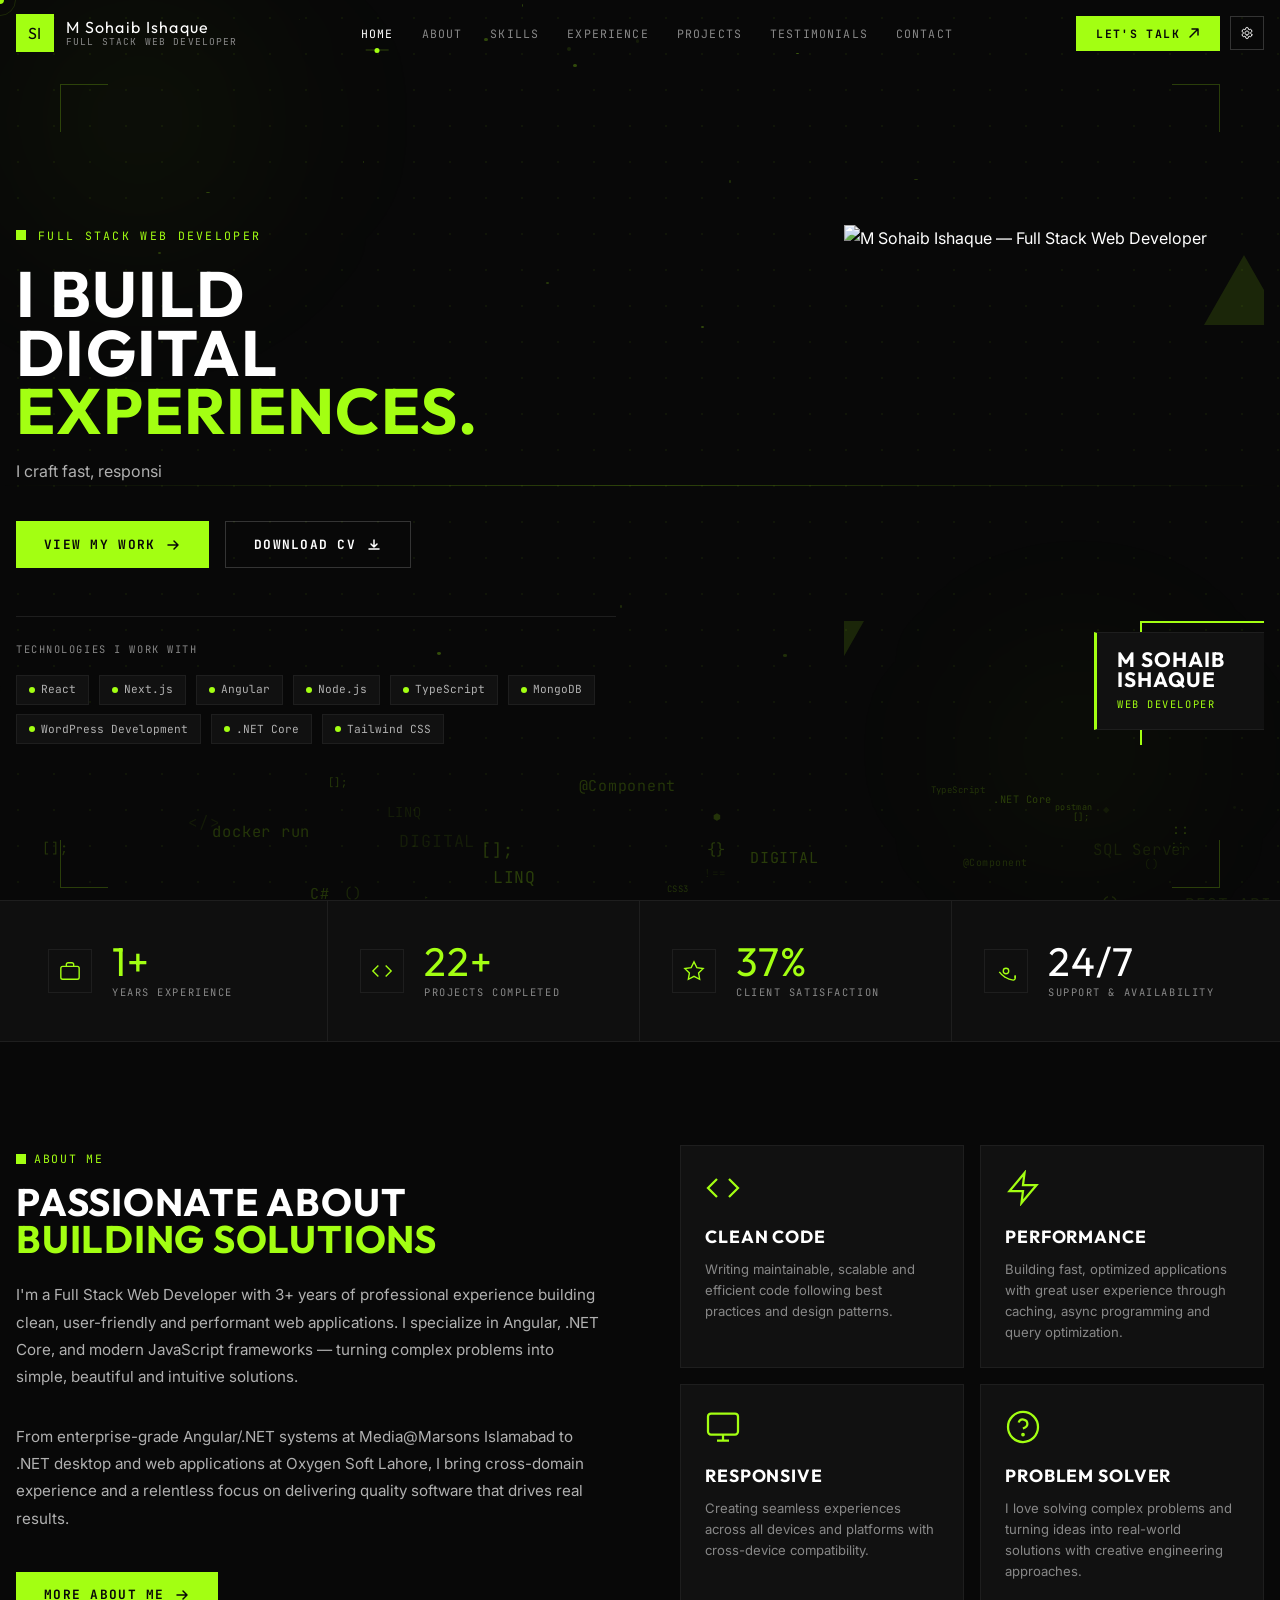
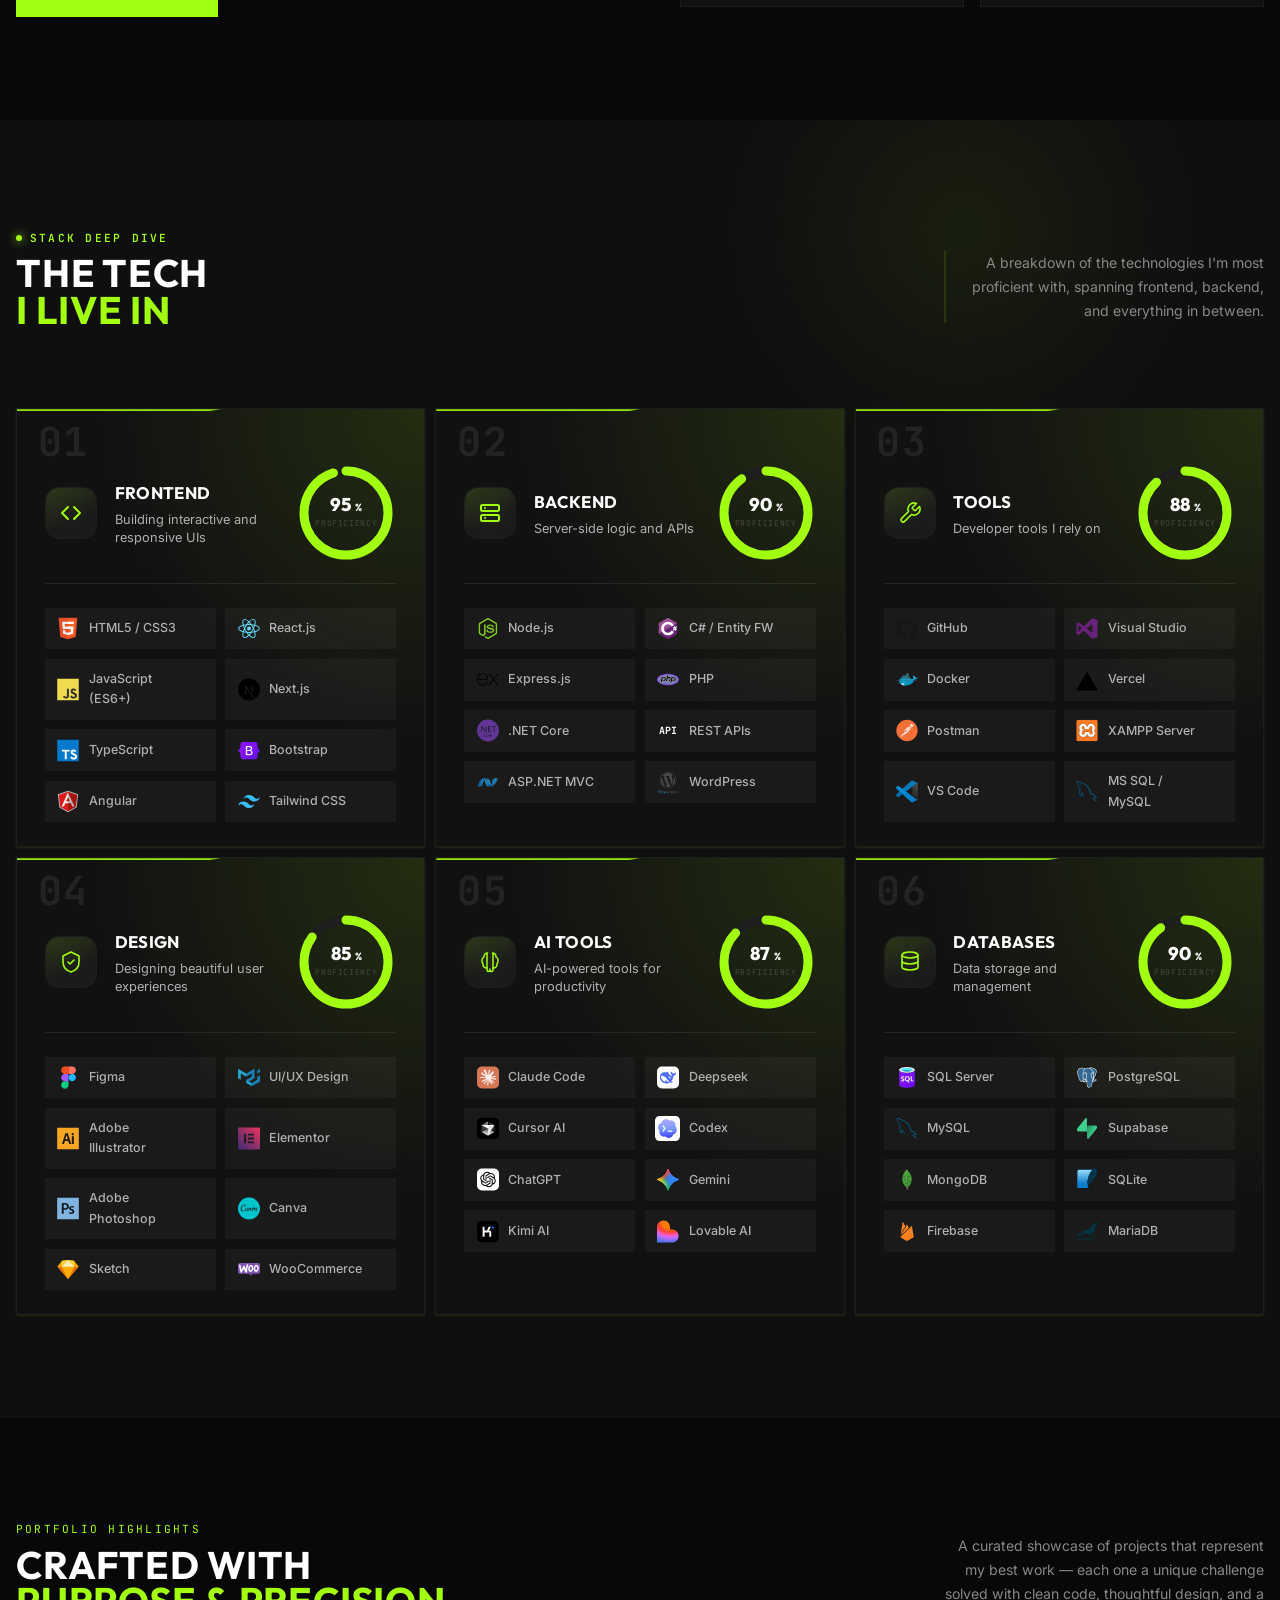
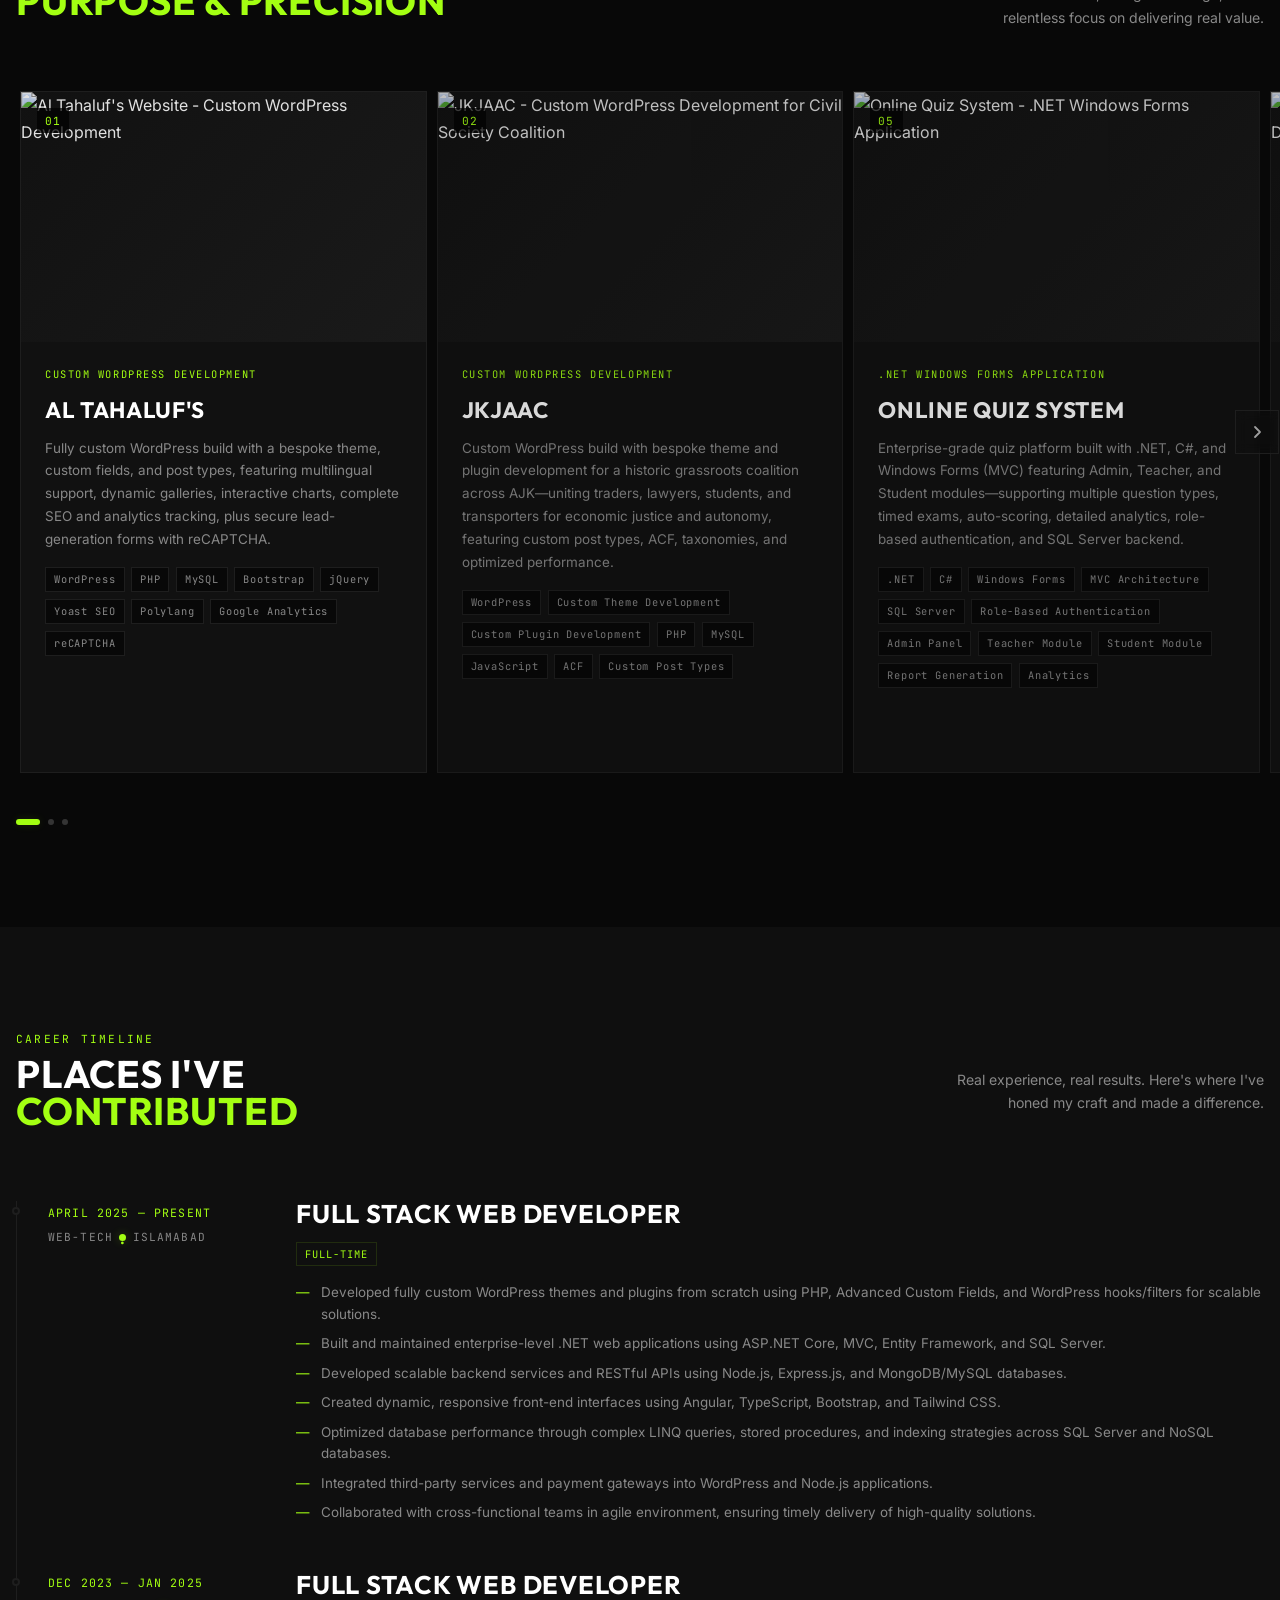
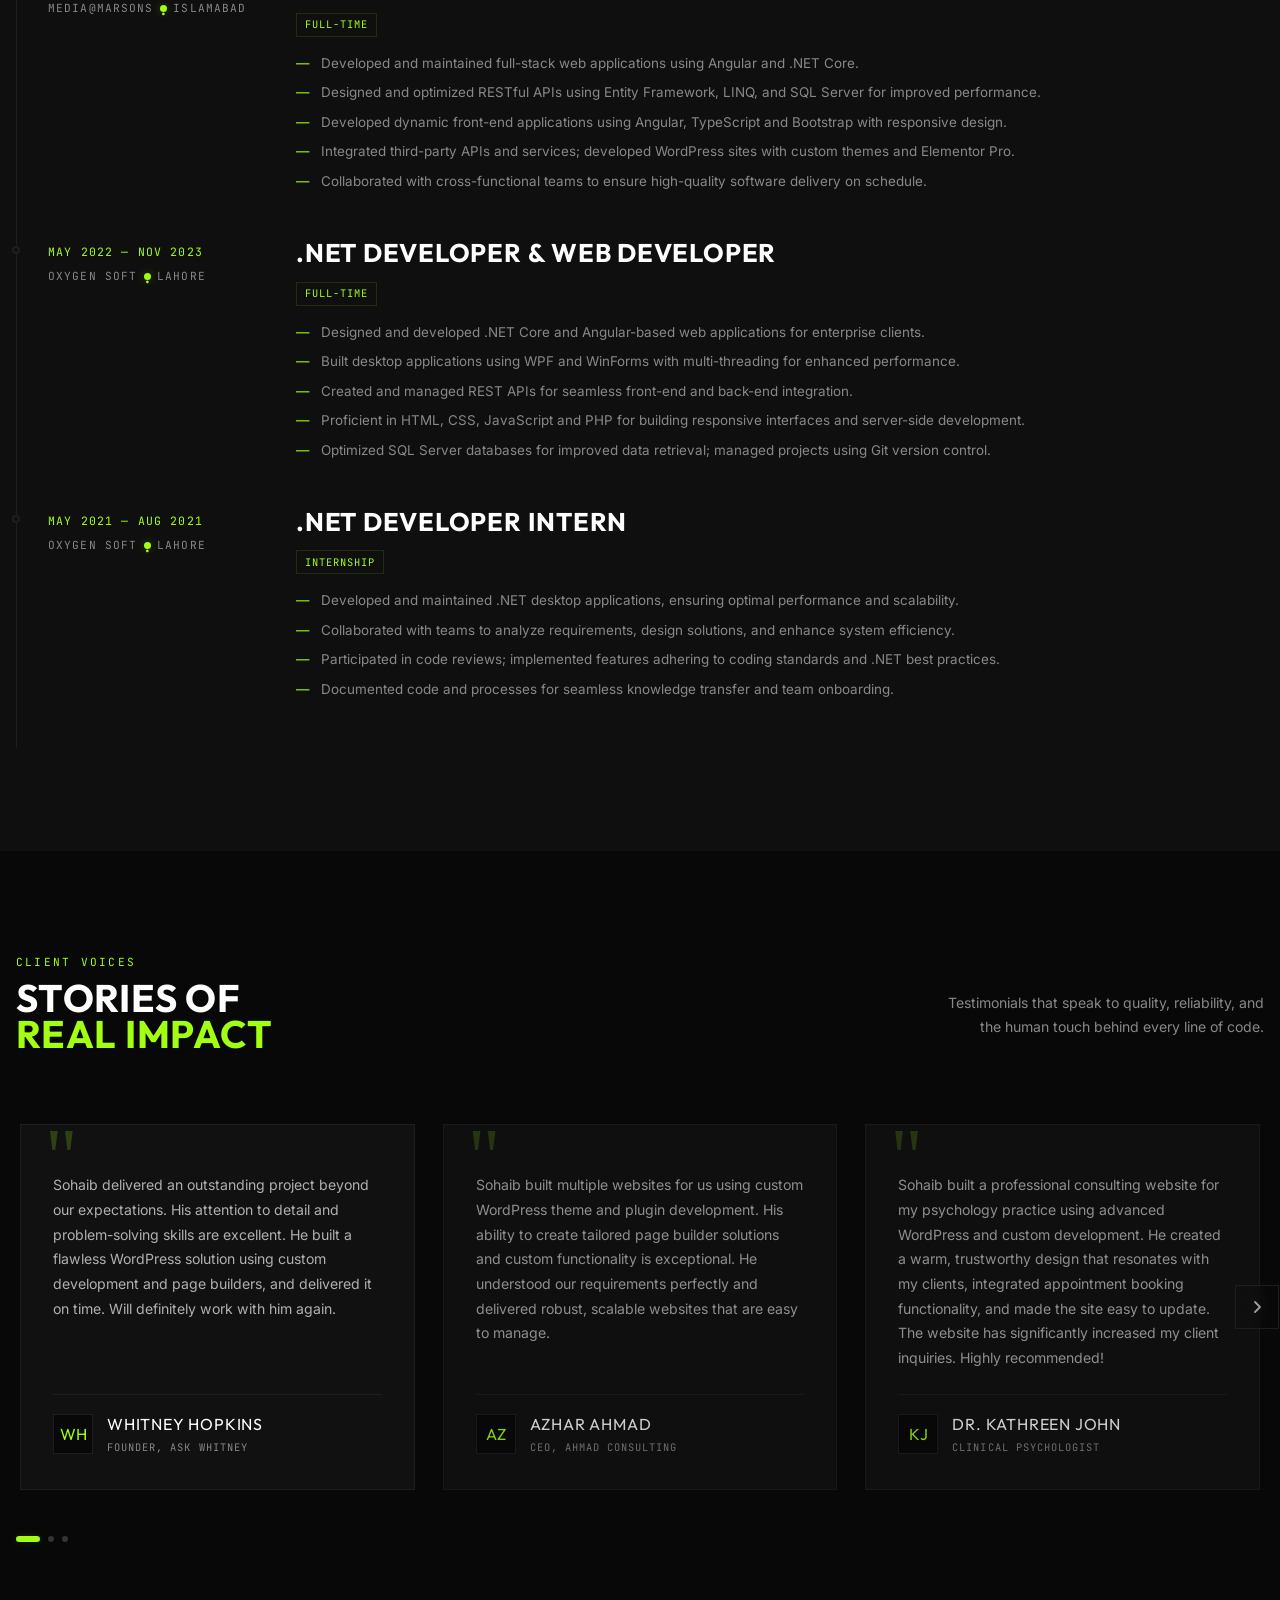
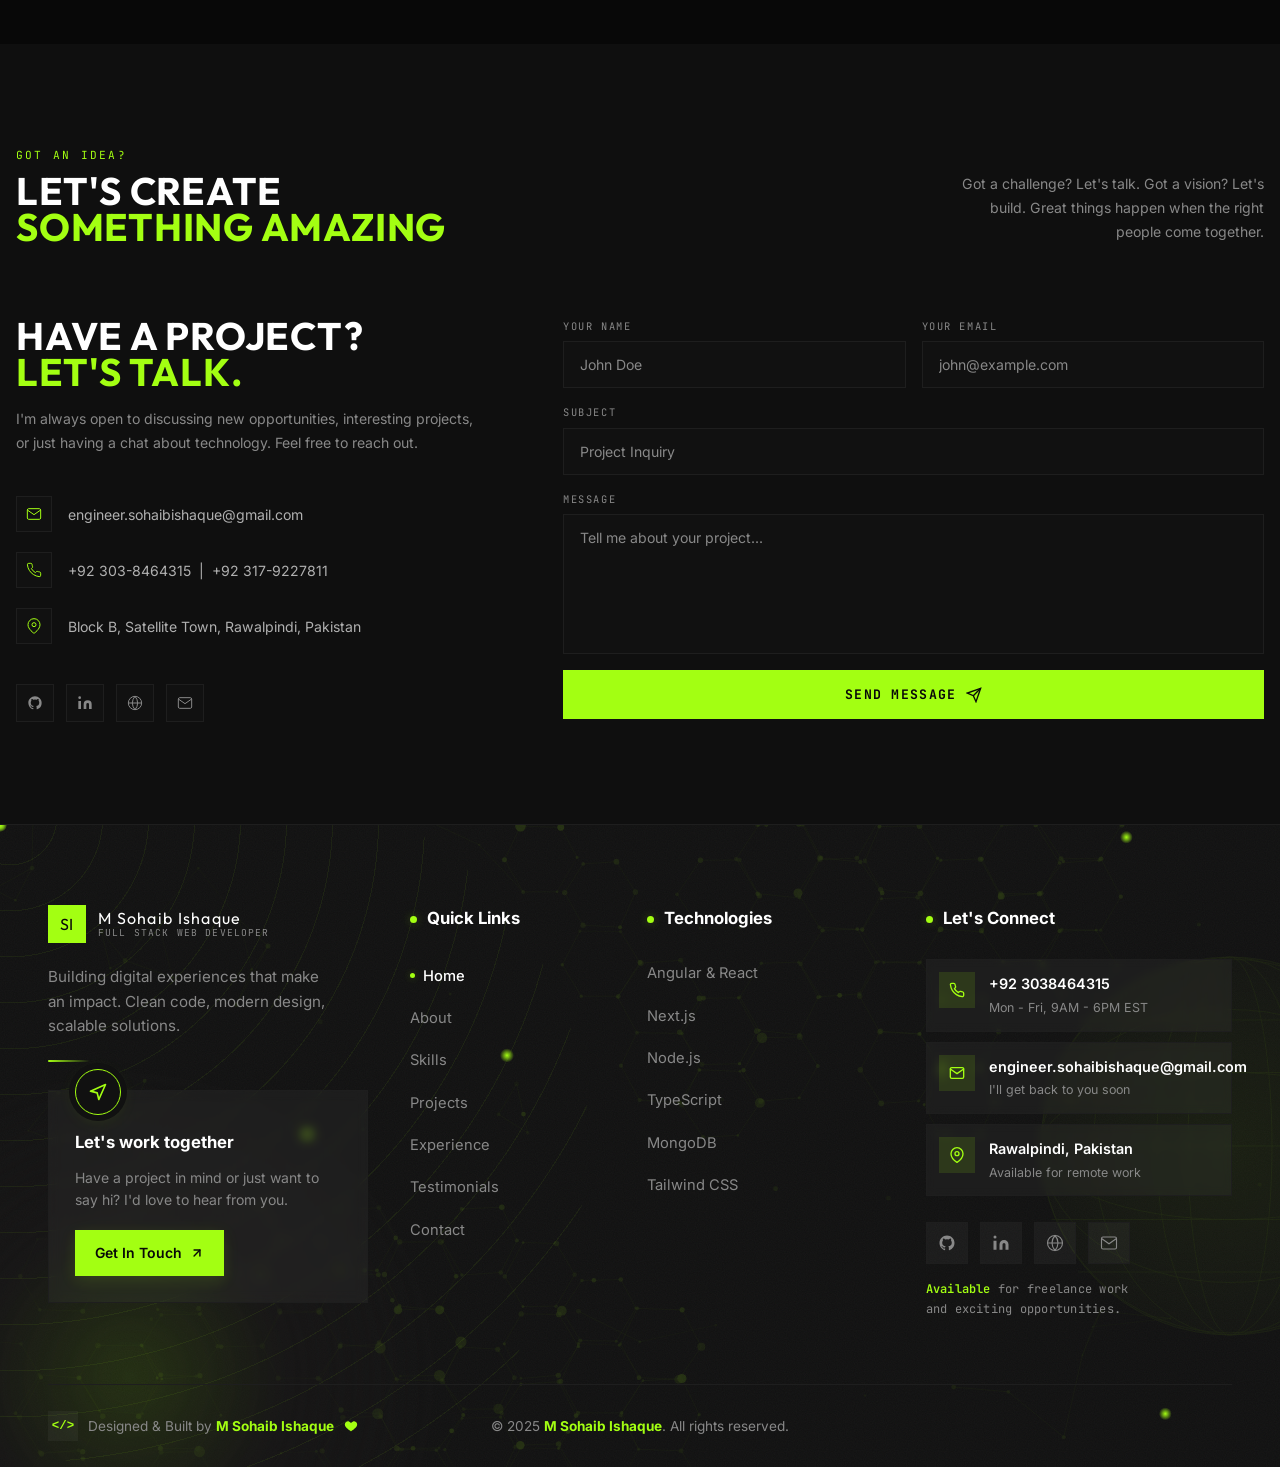
==== commit 601732d0: "feat: fully custom WordPress platform with flexible content management (ACF + Elementor Pro), subscr" ====
--- a/index.html
+++ b/index.html
@@ -184,8 +184,8 @@
             <a href="index.html" class="nav-link active">Home</a>
             <a href="about.html" class="nav-link">About</a>
             <a href="skills.html" class="nav-link">Skills</a>
+            <a href="experience.html" class="nav-link">Experience</a>
             <a href="projects.html" class="nav-link">Projects</a>
-            <a href="experience.html" class="nav-link">Experience</a>
             <a href="testimonials.html" class="nav-link">Testimonials</a>
             <a href="contact.html" class="nav-link">Contact</a>
           </nav>
